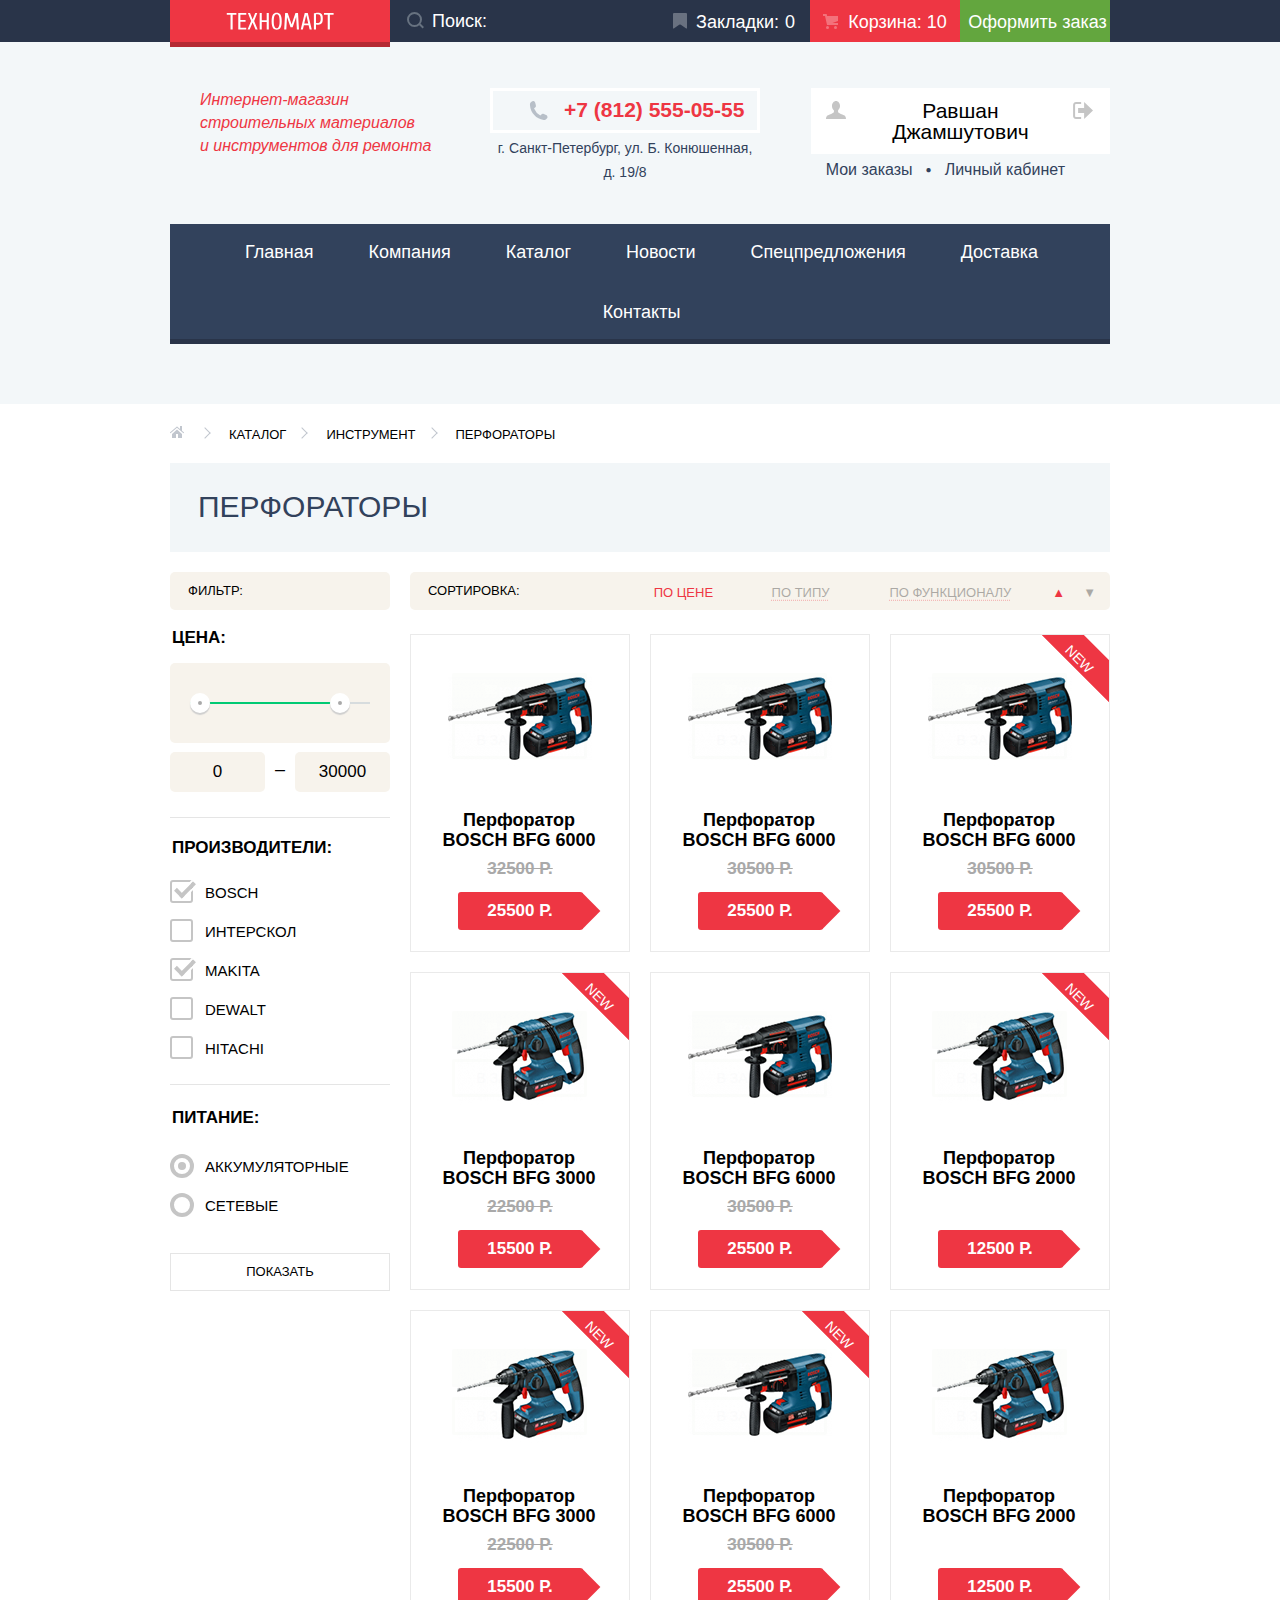
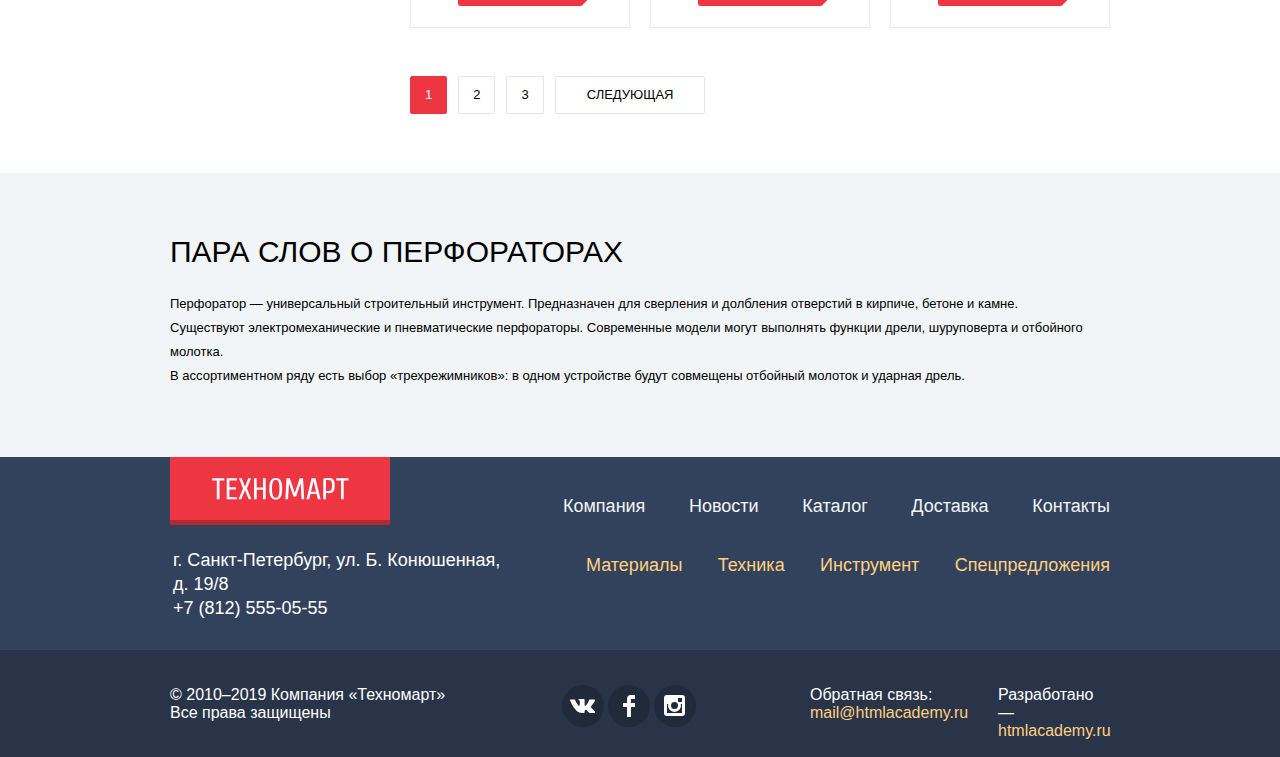
==== catalog.html @ 05f75983 "Исправления согласно критерию Д13" ====
<!DOCTYPE html>
<html class="page" lang="ru">
<head>
  <meta charset="UTF-8">
  <title>HTML Academy: Техномарт</title>
  <link href="css/normalize.css" rel="stylesheet">
  <link href="css/style.min.css" rel="stylesheet">
</head>
<body class="page-body">

<header class="page-header">
  <div class="header-bar">
    <div class="container">
      <div class="bar-navigation">
        <a class="header-logo logo-link" title="Главная" href="index.html"></a>
        <form class="search-form" action="https://echo.htmlacademy.ru" method="get">
          <label class="search-block" for="search-field"> 
            <input class="p-2 search-field" id="search-field" type="search" name="search-field" placeholder="Поиск:"><span class="search-icon"></span>
          </label> 
          <button class="search-button" type="submit" name="search-button"></button>
        </form>
        <a class="p-2 bookmark-link" href="">
          <svg width="14" height="16" fill="none" xmlns="http://www.w3.org/2000/svg"><path d="M14 15c0 .55-.37.74-.82.43l-5.36-3.77a1.54 1.54 0 00-1.64 0L.82 15.43c-.45.31-.82.12-.82-.43V1a1 1 0 011-1h12a1 1 0 011 1v14z" fill="#fff" opacity="0.3"/></svg>
          <span>Закладки: </span><span>0</span>
        </a>
        <a class="p-2 basket-link basket-link-active" href="">
          <svg width="15" height="15" fill="none" xmlns="http://www.w3.org/2000/svg"><path d="M4.5 15a1.5 1.5 0 100-3 1.5 1.5 0 000 3zM12.5 15a1.5 1.5 0 100-3 1.5 1.5 0 000 3zM15 2H4.07l-.42-2H0v2h2.03l1.99 9H15V9H9.44L15 6.95V2z" fill="#fff" opacity="0.3"/></svg>
          <span>Корзина: </span><span>10</span>
        </a>
        <a class="p-2 order-link" href=""><span>Оформить заказ</span></a>
      </div>
    </div>
  </div>
  <div class="header-navigation">
    <div class="container">
      <nav class="main-navigation">
        <div class="content-navigation">
          <p class="p-5 header-content">Интернет-магазин <br>строительных материалов <br>и&#160;инструментов для ремонта</p>
          <div class="header-contacts">
            <a class="h-4 header-phone" href="tel:+78125550555">+7 (812) 555-05-55</a>
            <address class="desc-txt header-address">г.&#160;Санкт-Петербург, ул.&#160;Б.&#160;Конюшенная, д.&#160;19/8</address>
          </div>
          <div class="user-navigation">
            <a class="p-6 login-link cut-down" href=""><svg width="20" height="17" fill="none" xmlns="http://www.w3.org/2000/svg"><path d="M14.17 8.5L5.7 0v6H0v5h5.71v6l8.46-8.5z" fill="#C5C5C5"/><path d="M16.18 15.01h-4.79V17h4.79c2.07 0 2.86-1.81 2.88-3.03V3.03C19.04 1.8 18.26 0 16.18 0h-4.79v1.99h4.79c.8 0 .94.68.96 1.06v10.9c-.02.38-.16 1.06-.96 1.06z" fill="#C5C5C5"/></svg>Войти</a>
            <a class="p-6 register-link cut-down" href="">Регистрация</a>
            <div class="p-6 user-name">
              <a class="user-link" title="Профайл" href=""><svg width="20" height="18" fill="none" xmlns="http://www.w3.org/2000/svg"><path d="M17.88 14.17c-2.14-.74-4.25-1.67-5.2-2.4-.66-.5-.78-1.61-.52-2.4a5.49 5.49 0 001.86-4.29C14.02 2.28 12.22 0 10 0 7.78 0 5.98 2.28 5.98 5.08c0 1.8.75 3.38 1.86 4.28.26.8.14 1.92-.51 2.42-.95.72-3.07 1.65-5.21 2.39C-.03 14.9 0 18 0 18h20s.02-3.1-2.12-3.83z" fill="#C5C5C5"/></svg></a>
              <a class="user-link" href="">Равшан Джамшутович</a>
              <a class="user-link" title="Выход" href=""><svg width="20" height="17" fill="none" xmlns="http://www.w3.org/2000/svg"><path d="M20 8.5L11.12 0v6h-6v5h6v6L20 8.5z" fill="#C5C5C5"/><path d="M2.1 13.95V3.05c.02-.38.18-1.06 1.02-1.06h5.02V0H3.12C.94 0 .12 1.81.09 3.03v10.94C.1 15.2.94 17 3.12 17h5.02v-1.99H3.12c-.84 0-1-.68-1.01-1.06z" fill="#C5C5C5"/></svg></a>
            </div>
            <a class="p-3 user-order" href="">Мои заказы</a><a class="user-marker">&#9679;</a>
            <a class="p-3 user-profile" href="">Личный кабинет</a>
          </div>
        </div>
        <ul class="site-navigation">
          <li><a class="p-2" href="index.html">Главная</a></li>
          <li><a class="p-2" href="">Компания</a></li>
          <li><a class="p-2 no-href">Каталог</a></li>
          <li><a class="p-2" href="">Новости</a></li>
          <li><a class="p-2" href="">Спецпредложения</a></li>
          <li><a class="p-2" href="">Доставка</a></li>
          <li><a class="p-2" href="">Контакты</a></li>
        </ul>
      </nav>
    </div>
  </div>
</header>

<main class="page-main">
  <div class="container">
    <h1 class="h-2 page-title">Перфораторы</h1>
    <ul class="breadcrumbs">
      <li class="breadcrumbs-item">
        <a class="h-5" href="index.html">
          <span class="visually-hidden">Главная</span>
          <span class="breadcrumbs-item-link"></span>
        </a>
      </li>
      <li class="breadcrumbs-item">
        <a class="h-5" href="">Каталог</a>
      </li>
      <li class="breadcrumbs-item">
        <a class="h-5" href="">Инструмент</a>
      </li>
      <li class="breadcrumbs-item breadcrumbs-item-current">
        <a class="h-5 no-href">Перфораторы</a>
      </li>
    </ul>
    <div class="filters">
      <section class="filter-products">
        <div class="filter-title">
          <h2 class="h-5">Фильтр:</h2>
        </div>
        <form class="filter-form" method="get" action="https://echo.htmlacademy.ru">
          <fieldset class="filter-item">
            <legend class="legend-txt">Цена:</legend>
            <div class="range-filter">
              <div class="range-controls">
                <div class="scale">
                  <div class="bar" style=""></div>
                </div>
                <div class="toggle toggle-min" tabindex="0" style=""></div>
                <div class="toggle toggle-max" tabindex="0" style=""></div>
              </div>
              <div class="price-controls">
                <label class="filter-txt min-price" for="min-price">
                  <input id="min-price" type="text" value="0">
                </label>
                <span class="filter-txt">&#8212;</span>
                <label class="filter-txt max-price" for="max-price">
                  <input id="max-price" type="text" value="30000">
                </label>
              </div>
            </div>
          </fieldset>
          <fieldset class="filter-item">
            <legend class="legend-txt">Производители:</legend>
            <ul>
              <li class="filter-option filter-checkbox">
                <input class="visually-hidden filter-input-checkbox filter-input" type="checkbox" name="bosh" id="bosh" checked>
                <label class="h-6" for="bosh">Bosch</label>
              </li>
              <li class="filter-option filter-checkbox">
                <input class="visually-hidden filter-input-checkbox filter-input" type="checkbox" name="interscol" id="interscol">
                <label class="h-6" for="interscol">Интерскол</label>
              </li>
              <li class="filter-option filter-checkbox">
                <input class="visually-hidden filter-input-checkbox filter-input" type="checkbox" name="makita" id="makita" checked>
                <label class="h-6" for="makita">Makita</label>
              </li>
              <li class="filter-option filter-checkbox">
                <input class="visually-hidden filter-input-checkbox filter-input" type="checkbox" name="dewalt" id="dewalt">
                <label class="h-6" for="dewalt">DeWalt</label>
              </li>
              <li class="filter-option filter-checkbox">
                <input class="visually-hidden filter-input-checkbox filter-input" type="checkbox" name="hitachi" id="hitachi">
                <label class="h-6" for="hitachi">Hitachi</label>
              </li>
            </ul>
          </fieldset>
          <fieldset class="filter-item filter-item-last">
            <legend class="legend-txt">Питание:</legend>
            <ul>
              <li class="filter-option filter-radio">
                <input class="visually-hidden filter-input-radio filter-input" type="radio" name="power-group" value="battery" id="battery" checked>
                <label class="h-6" for="battery">Аккумуляторные</label>
              </li>
              <li class="filter-option filter-radio">
                <input class="visually-hidden filter-input-radio filter-input" type="radio" name="power-group" value="mains" id="mains">
                <label class="h-6" for="mains">Сетевые</label>
              </li>
            </ul>
          </fieldset>
          <button type="submit" class="h-5 filter-button">Показать</button>
        </form>
      </section>
      <section class="select-products">
        <div class="filter-title filter-navigation">
          <h3 class="h-5">Сортировка:</h3>
          <ul>
            <li class="filter-navigation-price">
              <a class="h-5 filter-link filter-link-active" href="">По цене</a>
            </li>
            <li class="filter-navigation-type">
              <a class="h-5 filter-link" href="">По типу</a>
            </li>
            <li class="filter-navigation-function">
              <a class="h-5 filter-link" href="">По функционалу</a>
            </li>
            <li class="filter-navigation-rise">
              <a class="h-5 filter-link-triangle filter-link-active" href=""><span class="visually-hidden">По возрастанию</span>&#9650;</a>
            </li>
            <li class="filter-navigation-fall">
              <a class="h-5 filter-link-triangle" href=""><span class="visually-hidden">По убыванию</span>&#9660;</a>
            </li>
          </ul>
        </div>
        <ul class="product-list">
          <li class="product-item">
            <a class="product-link" href="">
              <h4 class="p-4 product-title">Перфоратор BOSCH BFG 6000</h4>
              <p class="product-picture picture-hidden">
                <img src="img/snippet-945.jpg" width="144" height="128" alt="Перфоратор «BOSCH BFG 6000» работает от аккумулятора">
              </p>
              <div class="product-prices">
                <p class="price-txt old-price">32500 р.</p>
                <p class="price-txt new-price">25500 р.</p>
              </div>
            </a>
            <a class="bttn-txt basket-button" href="buy.html">Купить</a>
            <a class="bttn-txt bookmark-button" href="save.html">В закладки</a>
          </li>
          <li class="product-item">
            <a class="product-link" href="">
              <h4 class="p-4 product-title">Перфоратор BOSCH BFG 6000</h4>
              <p class="product-picture picture-hidden">
                <img src="img/snippet-945.jpg" width="144" height="128" alt="Перфоратор «BOSCH BFG 6000» работает от аккумулятора">
              </p>
              <div class="product-prices">
                <p class="price-txt old-price">30500 р.</p>
                <p class="price-txt new-price">25500 р.</p>
              </div>
            </a>
            <a class="bttn-txt basket-button" href="buy.html">Купить</a>
            <a class="bttn-txt bookmark-button" href="save.html">В закладки</a>
          </li>
          <li class="product-item new-action">
            <a class="product-link" href="">
              <h4 class="p-4 product-title">Перфоратор BOSCH BFG 6000</h4>
              <p class="product-picture picture-hidden">
                <img src="img/snippet-945.jpg" width="144" height="128" alt="Перфоратор «BOSCH BFG 6000» работает от аккумулятора">
              </p>
              <div class="product-prices">
                <p class="price-txt old-price">30500 р.</p>
                <p class="price-txt new-price">25500 р.</p>
              </div>
            </a>
            <a class="bttn-txt basket-button" href="buy.html">Купить</a>
            <a class="bttn-txt bookmark-button" href="save.html">В закладки</a>
          </li>
          <li class="product-item new-action">
            <a class="product-link" href="">
              <h4 class="p-4 product-title">Перфоратор BOSCH BFG 3000</h4>
              <p class="product-picture picture-hidden">
                <img src="img/snippet-18927.jpg" width="127" height="112" alt="Перфоратор «BOSCH BFG 3000» работает от аккумулятора">
              </p>
              <div class="product-prices">
                <p class="price-txt old-price">22500 р.</p>
                <p class="price-txt new-price">15500 р.</p>
              </div>
            </a>
            <a class="bttn-txt basket-button" href="buy.html">Купить</a>
            <a class="bttn-txt bookmark-button" href="save.html">В закладки</a>
          </li>
          <li class="product-item">
            <a class="product-link" href="">
              <h4 class="p-4 product-title">Перфоратор BOSCH BFG 6000</h4>
              <p class="product-picture picture-hidden">
                <img src="img/snippet-945.jpg" width="144" height="128" alt="Перфоратор «BOSCH BFG 6000» работает от аккумулятора">
              </p>
              <div class="product-prices">
                <p class="price-txt old-price">30500 р.</p>
                <p class="price-txt new-price">25500 р.</p>
              </div>
            </a>
            <a class="bttn-txt basket-button" href="buy.html">Купить</a>
            <a class="bttn-txt bookmark-button" href="save.html">В закладки</a>
          </li>
          <li class="product-item new-action">
            <a class="product-link" href="">
              <h4 class="p-4 product-title">Перфоратор BOSCH BFG 2000</h4>
              <p class="product-picture picture-hidden">
                <img src="img/snippet-18927.jpg" width="127" height="112" alt="Перфоратор «BOSCH BFG 2000» работает от аккумулятора">
              </p>
              <div class="product-prices">
                <p class="price-txt old-price hidden-content">нет цены</p>
                <p class="price-txt new-price">12500 р.</p>
              </div>
            </a>
            <a class="bttn-txt basket-button" href="buy.html">Купить</a>
            <a class="bttn-txt bookmark-button" href="save.html">В закладки</a>
          </li>
          <li class="product-item new-action">
            <a class="product-link" href="">
              <h4 class="p-4 product-title">Перфоратор BOSCH BFG 3000</h4>
              <p class="product-picture picture-hidden">
                <img src="img/snippet-18927.jpg" width="127" height="112" alt="Перфоратор «BOSCH BFG 3000» работает от аккумулятора">
              </p>
              <div class="product-prices">
                <p class="price-txt old-price">22500 р.</p>
                <p class="price-txt new-price">15500 р.</p>
              </div>
            </a>
            <a class="bttn-txt basket-button" href="buy.html">Купить</a>
            <a class="bttn-txt bookmark-button" href="save.html">В закладки</a>
          </li>
          <li class="product-item new-action">
            <a class="product-link" href="">
              <h4 class="p-4 product-title">Перфоратор BOSCH BFG 6000</h4>
              <p class="product-picture picture-hidden">
                <img src="img/snippet-945.jpg" width="144" height="128" alt="Перфоратор «BOSCH BFG 6000» работает от аккумулятора">
              </p>
              <div class="product-prices">
                <p class="price-txt old-price">30500 р.</p>
                <p class="price-txt new-price">25500 р.</p>
              </div>
            </a>
            <a class="bttn-txt basket-button" href="buy.html">Купить</a>
            <a class="bttn-txt bookmark-button" href="save.html">В закладки</a>
          </li>
          <li class="product-item">
            <a class="product-link" href="">
              <h4 class="p-4 product-title">Перфоратор BOSCH BFG 2000</h4>
              <p class="product-picture picture-hidden">
                <img src="img/snippet-18927.jpg" width="127" height="112" alt="Перфоратор «BOSCH BFG 2000» работает от аккумулятора">
              </p>
              <div class="product-prices">
                <p class="price-txt old-price hidden-content">нет цены</p>
                <p class="price-txt new-price">12500 р.</p>
              </div>
            </a>
            <a class="bttn-txt basket-button" href="buy.html">Купить</a>
            <a class="bttn-txt bookmark-button" href="save.html">В закладки</a>
          </li>
        </ul>
        <ul class="pagination-list">
          <li class="pagination-item pagination-item-current"><a class="h-5 no-href">1</a></li>
          <li class="pagination-item"><a class="h-5" href="">2</a></li>
          <li class="pagination-item"><a class="h-5" href="">3</a></li>
          <li class="pagination-item"><a class="h-5" href="">Следующая</a></li>
        </ul>
      </section>
    </div>
  </div>
  <div class="main-articles">
    <div class="container">
      <article class="articles">
        <h2 class="h-2">Пара слов о&#160;перфораторах</h2>
        <p class="p-1">Перфоратор &#8212; универсальный строительный инструмент. Предназначен для сверления и&#160;долбления отверстий в&#160;кирпиче, бетоне и&#160;камне. <br>Существуют электромеханические и&#160;пневматические перфораторы. Современные модели могут выполнять функции дрели, шуруповерта и отбойного молотка. <br>В&#160;ассортиментном ряду есть выбор «трехрежимников»: в&#160;одном устройстве будут совмещены отбойный молоток и&#160;ударная дрель.</p>
      </article>
    </div>
  </div>
</main>

<footer class="page-footer">
  <div class="main-footer">
    <div class="top-footer">
      <div class="container">
        <div class="footer-company">
          <a class="footer-logo logo-link" title="Главная" href="index.html"></a>
          <p class="p-2 footer-contacts">г.&#160;Санкт-Петербург, ул.&#160;Б.&#160;Конюшенная, д.&#160;19/8 <br><a class="footer-phone" href="tel:+78125550555">+7 (812) 555-05-55</a></p>
        </div>
        <div class="footer-navigation">
          <ul class="top-navigation">
            <li><a class="p-2" href="">Компания</a></li>
            <li><a class="p-2" href="">Новости</a></li>
            <li><a class="p-2 no-href">Каталог</a></li>
            <li><a class="p-2" href="">Доставка</a></li>
            <li><a class="p-2" href="">Контакты</a></li>
          </ul>
          <ul class="bottom-navigation">
            <li><a class="p-2" href="">Материалы</a></li>
            <li><a class="p-2" href="">Техника</a></li>
            <li><a class="p-2" href="">Инструмент</a></li>
            <li><a class="p-2" href="">Спецпредложения</a></li>
          </ul>
        </div>
      </div>
    </div>
    <div class="bottom-footer">
      <div class="container">
        <p class="p-3 copyright">&#169; 2010–2019 Компания «Техномарт» <br>Все права защищены</p>
        <ul class="footer-social">
          <li class="social-button button-vk"><a class="social-link" href=""><span class="visually-hidden">Вконтакте</span></a></li>
          <li class="social-button button-fb"><a class="social-link" href=""><span class="visually-hidden">Фейсбук</span></a></li>
          <li class="social-button button-ig"><a class="social-link" href=""><span class="visually-hidden">Инстаграм</span></a></li>
        </ul>
        <p class="p-3 developer">Обратная связь: <br>
          <a href="mailto:mail@htmlacademy.ru">mail&#64;htmlacademy.ru</a>
        </p>
        <p class="p-3 developer">Разработано &#8212; <br>
          <a href="https://htmlacademy.ru/intensive/htmlcss">htmlacademy.ru</a>
        </p>
        <p class="p-3 developer visually-hidden">Репозиторий создан для обучения на профессиональном онлайн‑курсе «<a href="https://htmlacademy.ru/intensive/htmlcss">HTML и CSS, уровень 1</a>».</p>
      </div>
    </div>
  </div>
</footer>

<section class="modal modal-bookmark shadow">
  <div class="modal-bookmark-form">
    <div class="modal-bookmark-top">
      <h3 class="h-3">Товар добавлен в закладки!</h3>
    </div>
    <div class="modal-bookmark-bottom">
      <button class="bttn-txt modal-bookmark-button" type="button">Оформить заказ</button>
      <button class="bttn-txt modal-bookmark-button" type="button">Продолжить покупки</button>
    </div>
  </div>
  <button class="modal-close" type="button" aria-label="Закрыть"></button>
</section>

<section class="modal modal-feedback shadow">
  <h3 class="h-3 visually-hidden">Обратная связь</h3>
  <form class="modal-feedback-form" action="https://echo.htmlacademy.ru" method="post">
    <div class="modal-feedback-top">
      <label for="feedback-name">
        <span class="p-2 modal-feedback-wrapper">Ваше имя:</span>
        <input class="p-1 modal-feedback-field modal-feedback-name" id="feedback-name" type="text" name="name" placeholder="Имя Фамилия">
      </label>
      <label for="feedback-email">
        <span class="p-2 modal-feedback-wrapper">Ваш e-mail:</span>
        <input class="p-1 modal-feedback-field modal-feedback-email" id="feedback-email" type="email" name="email" placeholder="email@example.com">
      </label>
      <label for="feedback-message">
        <span class="p-2 modal-feedback-wrapper">Текст письма:</span>
        <textarea class="p-1 modal-feedback-textarea modal-feedback-message" id="feedback-message" name="message" rows="5" placeholder="В свободной форме"></textarea>
      </label>
    </div>
    <div class="modal-feedback-bottom">
      <button class="bttn-txt modal-feedback-button" type="submit">Отправить</button>
    </div>
  </form>
  <button class="modal-close" type="button" aria-label="Закрыть"></button>
</section>

<section class="modal modal-map shadow">
  <h3 class="h-3 visually-hidden">Как до нас добраться</h3>
  <iframe src="https://www.google.com/maps/embed?pb=!1m18!1m12!1m3!1d1998.589433000252!2d30.32081117129526!3d59.93895465210814!2m3!1f0!2f0!3f0!3m2!1i1024!2i768!4f13.1!3m3!1m2!1s0x4696310fca145cc1%3A0x42b32648d8238007!2z0JHQvtC70YzRiNCw0Y8g0JrQvtC90Y7RiNC10L3QvdCw0Y8g0YPQuy4sIDE5LzgsINCh0LDQvdC60YIt0J_QtdGC0LXRgNCx0YPRgNCzLCAxOTExODY!5e0!3m2!1sru!2sru!4v1602697998455!5m2!1sru!2sru" width="943" height="442" allowfullscreen="" title="Офис компании по адресу ул. Большая Конюшенная 19/8, Санкт-Петербург"></iframe>
  <button class="modal-close" type="button" aria-label="Закрыть"></button>
</section>

<section class="modal modal-basket shadow">
  <div class="modal-basket-form">
    <div class="modal-basket-top">
      <h3 class="h-3">Товар добавлен в корзину!</h3>
    </div>
    <div class="modal-basket-bottom">
      <button class="bttn-txt modal-basket-button" type="button">Оформить заказ</button>
      <button class="bttn-txt modal-basket-button" type="button">Продолжить покупки</button>
    </div>
  </div>
  <button class="modal-close" type="button" aria-label="Закрыть"></button>
</section>

<script src="js/script.min.js"></script>

</body>
</html>
---- css/style.min.css ----
@-webkit-keyframes bounce{0%{transform:translateY(-2000px)}70%{transform:translateY(30px)}90%{transform:translateY(-10px)}to{transform:translateY(0)}}@keyframes bounce{0%{transform:translateY(-2000px)}70%{transform:translateY(30px)}90%{transform:translateY(-10px)}to{transform:translateY(0)}}@-webkit-keyframes shake{0%,to{transform:translateX(0)}10%,30%,50%,70%,90%{transform:translateX(-10px)}20%,40%,60%,80%{transform:translateX(10px)}}@keyframes shake{0%,to{transform:translateX(0)}10%,30%,50%,70%,90%{transform:translateX(-10px)}20%,40%,60%,80%{transform:translateX(10px)}}@font-face{font-family:"PT Sans";font-style:normal;font-weight:400;src:local("PT Sans Regular"),local("ptsans"),url(../fonts/ptsans.woff2) format("woff2"),url(../fonts/ptsans.woff) format("woff")}@font-face{font-family:"PT Sans";font-style:normal;font-weight:700;src:local("PT Sans Bold"),local("ptsansbold"),url(../fonts/ptsansbold.woff2) format("woff2"),url(../fonts/ptsansbold.woff) format("woff")}@font-face{font-family:"Cuprum";font-style:normal;font-weight:400;src:local("Cuprum Regular"),local("cuprum"),url(../fonts/cuprum.woff2) format("woff2"),url(../fonts/cuprum.woff) format("woff")}@font-face{font-family:"Cuprum";font-style:italic;font-weight:400;src:local("Cuprum Italic"),local("cuprumitalic"),url(../fonts/cuprumitalic.woff2) format("woff2"),url(../fonts/cuprumitalic.woff) format("woff")}@font-face{font-family:"Cuprum";font-style:normal;font-weight:700;src:local("Cuprum Bold"),local("cuprumbold"),url(../fonts/cuprumbold.woff2) format("woff2"),url(../fonts/cuprumbold.woff) format("woff")}@font-face{font-family:"Cuprum";font-style:italic;font-weight:700;src:local("Cuprum Bold Italic"),local("cuprumbolditalic"),url(../fonts/cuprumbolditalic.woff2) format("woff2"),url(../fonts/cuprumbolditalic.woff) format("woff")}:root{--beige: #F9F5F0;--black: #000000;--cadet-blue-crayola: #C1C6CE;--cobalt-blue: #1D2739;--dark-slate-gray: #677280;--dark-yellow-green: #63A63E;--deep-carmine-pink: #EE3643;--deep-yellow-green: #367315;--gainsboro: #E5E5E5;--granny-s-apples: #8ED78F;--herbal: #5FBB2D;--jade: #00CA74;--light-gray: #B5B5B5;--light-plum: #DC91D8;--light-telegray: #CFCFCF;--marengo: #405069;--moderate-blue: #3D546F;--night-blue: #293449;--orient-red: #BA2732;--pale-orange-yellow: #FFD180;--pale-smoky-white: #EAEAEA;--pearl-white: #F7F3EC;--periwinkle-crayola-light: #F1F5F7;--periwinkle-crayola-lighter: #F3F7F9;--periwinkle-crayola-very-light: #F2F6F8;--persian-red: #CA2C37;--sapphire-dark-blue: #161D29;--sapphire-blue: #212A3A;--shiny-orange: #FFBF47;--silver: #C5C5C5;--smoky-white: #F4F4F4;--twitter: #3BBCE3;--rich-yellowish-green: #518534;--very-pale-blue: #D7DCDE;--violet-blue: #32425C;--wet-asphalt: #565656;--white: #FFFFFF;--white-aluminum: #A9A9A9;--white-rgb: 255, 255, 255;--black-rgb: 0, 0, 0;--silver-rgb: 197, 197, 197;--white-aluminum-rgb: 169, 169, 169}body{min-width:940px;margin:0;padding:0;font-weight:400;font-size:14px;line-height:24px;color:var(--black);background-color:var(--white)}a{text-decoration:none}img{max-width:100%;height:auto}.h-1,.h-2,.h-3,.h-4,body{font-family:"Cuprum","Arial Narrow",sans-serif;font-style:normal}.h-1{font-weight:700;font-size:36px;line-height:36px;text-transform:uppercase}.h-2,.h-3,.h-4{line-height:30px}.h-2{font-weight:400;font-size:30px;text-transform:uppercase}.h-3,.h-4{font-weight:700;font-size:24px}.h-4{font-size:21px}.h-5{font-size:13px;line-height:18px;text-transform:uppercase}.h-5,.h-6,.p-1,.p-2,.p-3,.p-4{font-family:"PT Sans","Arial",sans-serif;font-style:normal;font-weight:400}.h-6{font-size:15px;line-height:19px;text-transform:uppercase}.p-1,.p-2,.p-3,.p-4{font-size:13px;line-height:24px}.p-2,.p-3,.p-4{font-family:"Cuprum","Arial Narrow",sans-serif;font-size:18px}.p-3,.p-4{font-size:16px;line-height:18px}.p-4{font-family:"PT Sans","Arial",sans-serif;font-weight:700;font-size:18px;line-height:20px}.bttn-txt,.desc-txt,.p-5,.p-6{font-family:"Cuprum","Arial Narrow",sans-serif;font-weight:400}.p-5{font-style:italic;font-size:16px;line-height:23px}.bttn-txt,.desc-txt,.p-6{font-style:normal}.p-6{font-size:21px;line-height:21px}.bttn-txt,.desc-txt{font-size:14px}.bttn-txt{line-height:18px;text-transform:uppercase}.desc-txt{line-height:24px}.filter-txt,.legend-txt,.price-txt{font-family:"PT Sans","Arial",sans-serif;font-style:normal;font-weight:700;font-size:17px;line-height:18px;text-transform:uppercase}.legend-txt{line-height:30px}.shadow{background:inherit;background-blend-mode:normal;-webkit-filter:drop-shadow(0 4px 20px rgba(var(--black-rgb).15));filter:drop-shadow(0 4px 20px rgba(var(--black-rgb).15))}.page{height:100%}.page-body{min-height:100%}.container{width:940px;margin:0 auto;padding:0}.page-header{display:grid;margin-bottom:59px}.header-bar{height:42px;position:relative;background:var(--night-blue)}.bar-navigation{display:grid}.header-logo{grid-column:1/2;grid-row:1/2;width:220px;height:47px;background-image:url(../img/logo-technomart-24.svg);background-position:56px 12px;background-repeat:no-repeat}.logo-link{background-color:var(--deep-carmine-pink);box-shadow:inset 0 -5px 0 rgba(var(--black-rgb),.24)}.logo-link:active:not(.no-href){background-color:var(--orient-red)}.search-form{grid-column:2/3;grid-row:1/2}.search-block{width:270px;height:42px;display:flex}.search-field{width:100%;height:100%;margin:0;padding:0 0 0 42px;outline:0;border:0;color:var(--white);background:inherit}.search-field::-webkit-input-placeholder{color:inherit;background:inherit}.search-field::-moz-placeholder{color:inherit;background:inherit}.search-field::placeholder{color:inherit;background:inherit}.search-button{position:absolute;top:0;width:37px;height:42px;border:0;background:inherit;cursor:pointer}.search-icon{position:relative;background:inherit;order:-1}.search-icon::before{content:"";position:absolute;top:12px;left:17px;width:15px;height:15px;border:2px solid var(--dark-slate-gray);border-radius:50%;box-sizing:border-box}.search-icon::after{content:"";position:absolute;top:25px;left:29px;width:5px;height:2px;background-color:var(--dark-slate-gray);transform:rotate(45deg)}.search-field:hover+.search-icon::before{border:2px solid var(--white)}.search-field:hover+.search-icon::after{background-color:var(--white)}.search-field:focus{color:var(--black)}.search-field:focus,.search-field:focus+.search-icon{background:var(--white)}.search-field:focus+.search-icon::before{border:2px solid var(--deep-carmine-pink)}.search-field:focus+.search-icon::after{background-color:var(--deep-carmine-pink)}.bookmark-link{grid-column:3/4;grid-row:1/2}.basket-link,.order-link{grid-column:4/5;grid-row:1/2}.order-link{grid-column:5/6}.basket-link,.bookmark-link,.order-link{width:150px;height:42px;text-align:center;color:var(--white)}.order-link{background:var(--dark-yellow-green)}.basket-link span,.bookmark-link span,.order-link span{display:inline-block;vertical-align:middle}.basket-link span,.order-link span{padding:10px 0 8px 5px}.bookmark-link span{padding:10px 2px 8px 4px}.basket-link svg,.bookmark-link svg{padding:10px 0;vertical-align:middle}.basket-link:active,.bookmark-link:active,.order-link:active{background:var(--sapphire-dark-blue)}.order-link:focus,.order-link:hover{background:var(--herbal)}.order-link:active{color:rgba(var(--white-rgb),.5);background:var(--dark-yellow-green)}.basket-link:focus svg path,.basket-link:hover svg path,.bookmark-link:focus svg path,.bookmark-link:hover svg path{opacity:1}.basket-link:active svg path,.bookmark-link:active svg path{opacity:.3}.basket-link-active,.bookmark-link-active{background:var(--deep-carmine-pink)}.header-contacts .header-phone,.header-navigation{background:var(--periwinkle-crayola-lighter)}.main-navigation{padding-top:46px;margin-bottom:60px}.content-navigation{margin-bottom:40px;display:grid;grid-template-columns:1fr 1fr 1fr;gap:20px}.header-content{margin:0;padding-top:0;padding-left:30px;color:var(--deep-carmine-pink)}.header-contacts{padding-right:30px}.header-contacts .header-phone{width:270px;height:45px;padding-top:4px;padding-left:71px;display:block;border:3px solid var(--white);box-sizing:border-box;background-image:url(../img/icon-phone.svg);background-position:36px 10px;background-repeat:no-repeat}.header-phone{margin-bottom:3px;color:var(--deep-carmine-pink)}.header-address{text-align:center;color:var(--violet-blue)}.user-navigation{display:flex;flex-wrap:wrap;align-items:flex-start;align-content:flex-start;justify-content:flex-end}.login-link{width:121px;margin-right:10px;padding:12px 0;color:var(--black)}.login-link svg{padding-top:1px;vertical-align:top;margin-right:7px}.login-link,.register-link,.user-name{text-align:center;background:var(--white)}.register-link{width:150px;padding:12px 0;color:var(--black)}.user-name{position:relative;width:209px;padding:12px 45px}.user-link:nth-child(1) svg{position:absolute;top:13px;left:15px;background-position:0 0}.user-link:nth-child(2){color:var(--black)}.user-link:nth-child(3) svg{position:absolute;top:14px;right:17px;background-position:0 0}.user-marker,.user-order,.user-profile{margin-top:7px}.user-order,.user-profile{color:var(--violet-blue)}.user-profile{margin-right:45px}.user-marker{padding:0 13px;color:var(--violet-blue);font-size:10px;line-height:18px;cursor:pointer}.login-link:focus,.login-link:hover,.register-link:focus,.register-link:hover,.user-link:focus,.user-link:hover,.user-marker:focus,.user-marker:hover,.user-order:focus,.user-order:hover,.user-profile:focus,.user-profile:hover{color:var(--deep-carmine-pink)}.login-link:active,.register-link:active,.user-link:active,.user-marker:active,.user-order:active,.user-profile:active{color:var(--silver)}.login-link:focus svg path,.login-link:hover svg path,.user-link:focus svg path,.user-link:hover svg path{fill:var(--moderate-blue)}.login-link:active svg path,.user-link:active svg path{fill:var(--silver)}.site-navigation{margin:0;padding:0;list-style:none;text-align:center;background:var(--violet-blue);box-shadow:inset 0 -5px 0 var(--night-blue)}.site-navigation li{height:60px;display:inline-block;vertical-align:top}.site-navigation a{padding:16px 24px 20px 27px;display:block;color:var(--white)}.site-navigation a:focus:not(.no-href),.site-navigation a:hover:not(.no-href){background:var(--night-blue)}.site-navigation a:active:not(.no-href){opacity:.5;background:var(--cobalt-blue)}.breadcrumbs{position:absolute;margin-top:-150px;padding:0;list-style:none;display:flex;flex-wrap:wrap;justify-content:flex-start}.breadcrumbs-item{position:relative;margin-right:40px}.breadcrumbs-item-link{width:19px;height:19px;display:block;background-image:url(../img/icon-home.svg);background-position:0 4px;background-repeat:no-repeat}.breadcrumbs-item:last-child{margin-right:0}.breadcrumbs-item::after{content:"";position:absolute;top:7px;right:-20px;width:8px;height:8px;border-top:1px solid var(--cadet-blue-crayola);border-right:1px solid var(--cadet-blue-crayola);box-sizing:border-box;background-color:rgb(var(--white-rgb),0);transform:rotate(45deg)}.breadcrumbs-item-current::after{display:none}.breadcrumbs-item-current a,.filter-title h2,.filter-title h3{color:var(--black)}.breadcrumbs-item a:not(.no-href){color:var(--black)}.breadcrumbs-item a:focus:not(.no-href),.breadcrumbs-item a:hover:not(.no-href){text-decoration:underline}.page-title{padding:29px 14px 30px 28px;color:var(--violet-blue);background:var(--periwinkle-crayola-very-light)}.filters{display:flex;flex-wrap:wrap;flex-direction:row;align-items:flex-start;justify-content:space-between}.filter-products{width:220px}.select-products{width:700px;margin-bottom:59px}.select-products .product-item:nth-child(3n){margin-bottom:20px}.select-products .product-list{margin-bottom:28px}.filter-title{width:auto;height:38px;padding-left:18px;padding-right:14px;border-radius:5px;color:var(--black);background:var(--pearl-white);display:flex;align-items:center;justify-content:space-between}.filter-title:not(.filter-navigation){margin-bottom:13px}.filter-form,.filter-item label{padding:0;margin:0}.filter-navigation,.service-slider p{margin-bottom:24px}.filter-navigation ul{width:auto;padding:0;margin:0;list-style:none}.filter-navigation li{margin-left:14px;display:inline-block;vertical-align:middle}.filter-navigation li:first-child{margin-left:0}.filter-navigation-price,.filter-navigation-type{width:100px}.filter-navigation-function{width:145px}.filter-navigation-fall,.filter-navigation-rise{width:auto}.filter-navigation-fall a,.filter-navigation-rise a{padding-right:0}.filter-link,.filter-link-triangle{opacity:.3;color:var(--black)}.filter-link:not(.filter-link-active){text-decoration:underline;-webkit-text-decoration-style:dotted;text-decoration-style:dotted;text-underline-position:under;-webkit-text-decoration-color:var(--deep-carmine-pink);text-decoration-color:var(--deep-carmine-pink)}.filter-link:focus:not(.filter-link-active),.filter-link:hover:not(.filter-link-active){opacity:1;color:var(--black);-webkit-text-decoration-style:solid;text-decoration-style:solid;-webkit-text-decoration-color:var(--deep-carmine-pink);text-decoration-color:var(--deep-carmine-pink)}.filter-link-triangle:focus:not(.filter-link-active),.filter-link-triangle:hover:not(.filter-link-active){opacity:1;color:var(--black)}.filter-link-active{opacity:1;color:var(--deep-carmine-pink);text-decoration:none;cursor:default}.filter-item{padding:0;margin:0;border:0}.filter-item:nth-child(1) legend{padding-top:0;padding-bottom:10px}.filter-item:nth-child(1){padding-bottom:25px;margin-bottom:15px}.filter-item:nth-child(2) legend{padding-bottom:20px}.filter-item:nth-child(2){padding-bottom:6px;margin-bottom:18px}.filter-item:nth-child(3) legend{padding-bottom:24px}.filter-item:nth-child(3){margin-bottom:18px}.filter-item:not(.filter-item-last){border-bottom:1px solid var(--gainsboro)}.range-controls{position:relative;height:41px;margin-bottom:9px;padding-top:39px;padding-right:20px;padding-left:20px;background-color:var(--pearl-white);border-radius:5px}.range-controls .scale{width:180px;height:2px;background:var(--very-pale-blue)}.range-controls .bar{width:152px;height:2px;background:var(--jade)}.range-controls .toggle{position:absolute;top:30px;left:0;width:4px;height:4px;border:8px solid var(--white);background-color:var(--white-aluminum);border-radius:50%;box-shadow:0 2px 1px 0 var(--light-telegray);cursor:pointer}.range-controls .toggle-min{left:20px}.range-controls .toggle-max{left:160px}.price-controls{display:flex;justify-content:space-between}.price-controls span{padding:10px 0;font-size:10px}.price-controls input{width:75px;padding:10px;text-align:center;color:var(--black);border:0;border-radius:5px;background:var(--pearl-white);font-family:inherit;font-size:inherit}.filter-item ul{padding:0;margin:0;list-style:none}.filter-option{padding-bottom:20px;padding-left:35px}.filter-option label{position:relative;display:block;cursor:pointer;-webkit-user-select:none;-moz-user-select:none;user-select:none}.range-filter{width:220px;margin-top:0}.filter-input-checkbox+label::before{content:"";position:absolute;left:-35px;top:-3px;width:23px;height:23px;border:2px solid var(--silver);border-radius:3px;box-sizing:border-box}.filter-input-checkbox:checked+label::after{content:"";position:absolute;top:-1px;left:-30px;width:20px;height:11px;border-left:4px solid var(--silver);border-bottom:4px solid var(--silver);box-sizing:border-box;box-shadow:0 2px 0 var(--white),inset 0 -2px 0 var(--white);background:rgb(var(--white-rgb),.01);transform:rotate(-45deg)}.filter-input-radio+label::before{content:"";position:absolute;left:-35px;top:-3px;width:24px;height:24px;border:4px solid var(--silver);border-radius:50%;box-sizing:border-box}.filter-input-radio:checked+label::after{content:"";position:absolute;top:5px;left:-27px;width:8px;height:8px;background-color:var(--silver);border-radius:50%}.filter-button{width:100%;height:38px;color:var(--black);border:1px solid var(--gainsboro);box-sizing:border-box;background:var(--white);cursor:pointer}.filter-input-checkbox:focus+label::before,.filter-input-checkbox:hover+label::before{border:2px solid var(--light-gray)}.filter-input-checkbox:checked:focus+label::after,.filter-input-checkbox:checked:hover+label::after{border-left:4px solid var(--light-gray);border-bottom:4px solid var(--light-gray)}.filter-input-radio:focus+label::before,.filter-input-radio:hover+label::before{border:4px solid var(--light-gray)}.filter-input-radio:checked:focus+label::after,.filter-input-radio:checked:hover+label::after{background-color:var(--light-gray)}.filter-input-checkbox:disabled+label,.filter-input-radio:disabled+label{color:var(--black);mix-blend-mode:normal;opacity:.4;cursor:default}.features{margin-bottom:59px}.feature-gallery{margin:0;padding:0;list-style:none;display:grid;grid-template-columns:1fr 1fr 1fr;gap:20px;align-content:start}.feature-item{width:300px;height:123px;display:flex;flex-direction:column}.feature-item:nth-child(1){grid-column:1/2;grid-row:1/2;background:var(--shiny-orange);background-image:url(../img/icon-1.svg);background-position:213px 31px;background-repeat:no-repeat}.feature-item:nth-child(2){grid-column:2/3;grid-row:1/2;background:var(--twitter);background-image:url(../img/icon-2.svg);background-position:194px 34px;background-repeat:no-repeat}.feature-item:nth-child(3){grid-column:3/4;grid-row:1/2;background:var(--light-plum);background-image:url(../img/icon-3.svg);background-position:191px 31px;background-repeat:no-repeat}.feature-item:nth-child(4){grid-column:3/4;grid-row:2/3;background:var(--granny-s-apples);background-image:url(../img/icon-4.svg);background-position:196px 26px;background-repeat:no-repeat}.feature-item:nth-child(5){grid-column:3/4;grid-row:3/4;background:var(--pale-orange-yellow);background-image:url(../img/icon-5.svg);background-position:191px 32px;background-repeat:no-repeat}.feature-link,.feature-title{display:flex;color:var(--white)}.feature-title{margin:20px 23px 14px}.feature-link{width:135px;height:38px;margin-left:23px;align-items:center;justify-content:center;background:rgba(var(--white-rgb),.3)}.feature-link:focus,.feature-link:hover{background:rgba(var(--silver-rgb),.3);background-blend-mode:normal}.feature-link:active{background:rgba(var(--white-aluminum-rgb),.3)}.gallery-sliders{width:620px;height:266px;margin:0;padding:0;grid-column:1/3;grid-row:2/4;background:var(--silver)}.gallery-drill{background-image:url(../img/snippet-drill.jpg)}.gallery-perforator{background-image:url(../img/snippet-perforator.jpg)}.gallery-slider{display:none;width:620px;height:104px;margin:0 0 20px;padding:0;background:rgb(var(--black-rgb),.25)}.gallery-slider-active{display:block}.gallery-text,.gallery-title{margin:0;padding:23px 20px 5px 24px;color:var(--white)}.gallery-text{padding:0 20px 0 24px}.gallery-slider-button{margin:0 20px 38px 24px;display:flex;justify-content:space-between}.gallery-button{width:22px;height:40px;border:0;background:rgb(var(--white-rgb),0);cursor:pointer}.gallery-button-back,.gallery-button-next{position:relative}.gallery-button-next{transform:rotate(-180deg)}.gallery-button-back::after,.gallery-button-next::after{content:"";position:absolute;bottom:6px;left:6px;width:28px;height:28px;border-bottom:3px solid var(--white);border-left:3px solid var(--white);box-sizing:border-box;background-color:rgb(var(--white-rgb),0);background-position:0 0;transform:rotate(45deg)}.gallery-slider-bottom{height:38px;display:grid;grid-template-columns:216px 1fr;align-items:flex-end}.catalog-link{margin-left:24px}.gallery-radio-group{width:188px;height:30px;display:flex;flex-wrap:nowrap;flex-direction:row;align-items:center;justify-content:center}.gallery-radio-button{width:10px;height:10px;display:block;margin:5px;border:2px solid var(--white);border-radius:50%;box-sizing:border-box;background:var(--white)}.gallery-radio-active{background:var(--deep-carmine-pink)}.gallery-radio-button:not(.gallery-radio-active){cursor:pointer}.gallery-radio-button:focus:not(.gallery-radio-active),.gallery-radio-button:hover:not(.gallery-radio-active){background:rgb(var(--white-rgb),0)}.gallery-button:hover{outline:0}.button{width:192px;padding:10px 0;display:block;text-align:center;color:var(--white);background:var(--deep-carmine-pink)}.button:focus,.button:hover{background:var(--persian-red)}.button:active{background:var(--orient-red)}.populars{height:89px;margin-bottom:20px;padding-left:28px;padding-right:14px;display:flex;flex-direction:row;align-items:center;justify-content:space-between;background:var(--beige)}.popular-title{color:var(--violet-blue);background:inherit}.popular-products{margin-bottom:50px}.product-list{margin:0;padding:0;list-style:none;display:flex;flex-wrap:wrap;align-content:flex-start;justify-content:space-between}.popular-products .product-item:nth-child(4n){margin-bottom:20px}.product-item{position:relative;width:220px;height:318px;margin:0;padding:0;background:var(--white);border:1px solid var(--pale-smoky-white);box-sizing:border-box}.product-link{width:100%;height:100%;margin:0;padding:0;display:flex;flex-direction:column;align-items:center;justify-content:space-between}.product-title{margin:0 20px 0 18px;padding:0;text-align:center;color:var(--black)}.product-picture{order:-1;margin:auto 0;padding:0}.product-picture img{max-width:184px;max-height:164px}.product-prices{height:80px;margin:0 18px;padding-bottom:21px;display:flex;flex-direction:column;align-items:center;justify-content:space-between}.old-price{margin:0;padding-top:10px;-webkit-text-decoration-line:line-through;text-decoration-line:line-through;color:var(--white-aluminum)}.new-price{position:relative;width:125px;margin:0 auto;padding:10px 0;text-align:center;border-radius:3px;color:var(--white);background:var(--deep-carmine-pink)}.basket-button::before,.new-price::after{content:"";position:absolute;background-position:0 0}.new-price::after{width:26px;height:26px;top:6px;right:-12px;background-color:var(--deep-carmine-pink);transform:rotate(45deg)}.basket-button,.bookmark-button{position:absolute;left:41px;text-align:center;border-radius:2px;opacity:.01}.basket-button{min-width:120px;padding:10px 0 10px 15px;top:38px;color:var(--white);background:var(--dark-yellow-green);box-shadow:inset 0 -3px 0 var(--deep-yellow-green)}.bookmark-button{min-width:135px;padding:7px;top:86px;color:var(--violet-blue);border:3px solid var(--dark-yellow-green);box-sizing:border-box;visibility:visible}.basket-button::before{width:15px;height:15px;left:30px;opacity:.3;background-image:url(../img/icon-cart.svg);background-repeat:no-repeat;background-size:cover}.brand-list li:focus,.brand-list li:hover,.product-item:focus,.product-item:hover{background-blend-mode:normal;-webkit-filter:drop-shadow(0 4px 20px rgba(var(--black-rgb),.15));filter:drop-shadow(0 4px 20px rgba(var(--black-rgb),.15))}.product-item:focus .product-picture,.product-item:hover .product-picture{opacity:.01}.product-item:focus .basket-button,.product-item:focus .bookmark-button,.product-item:hover .basket-button,.product-item:hover .bookmark-button{opacity:1}.basket-button:focus,.basket-button:hover{background:var(--herbal)}.bookmark-button:focus,.bookmark-button:hover{border:3px solid var(--violet-blue)}.basket-button:active{background:var(--rich-yellowish-green)}.bookmark-button:active,.brand-list li:active{opacity:.5}.new-action{position:relative}.new-action::after,.new-action::before{position:absolute;background-position:0 0}.new-action::before{content:"";width:68px;height:68px;top:0;right:0;background-image:linear-gradient(to right top,rgba(var(--white-rgb),0) 50%,var(--deep-carmine-pink) 51%,var(--deep-carmine-pink) 81%,rgba(var(--white-rgb),0) 82%)}.new-action::after{content:"new";top:15px;right:13px;text-align:center;text-transform:uppercase;font-family:"Cuprum","Arial Narrow",sans-serif;font-style:normal;font-weight:400;font-size:14px;line-height:18px;color:var(--white);transform:rotate(45deg)}.pagination-list{display:flex;flex-wrap:wrap;padding:0;margin:0;list-style:none}.pagination-item{margin-right:11px}.pagination-item:last-child{margin-right:0}.pagination-item a{display:block;padding:9px 14px;background:var(--white);border:1px solid var(--gainsboro);box-sizing:border-box;border-radius:2px}.pagination-item:last-child a{padding:9px 31px}.pagination-list a:not(.no-href){color:var(--black)}.pagination-item a:focus:not(.no-href),.pagination-item a:hover:not(.no-href){border:1px solid var(--silver)}.pagination-item a:active:not(.no-href){border:1px solid var(--deep-carmine-pink)}.pagination-item-current a,.pagination-item-current a:active,.pagination-item-current a:focus,.pagination-item-current a:hover{color:var(--white);border:1px solid var(--deep-carmine-pink);background-color:var(--deep-carmine-pink)}.popular-brands{margin-bottom:70px}.brand-list{margin:0;padding:0;list-style:none;display:grid;grid-template-columns:1fr 1fr 1fr 1fr;gap:20px}.brand-list li{width:220px;height:145px;background:var(--white);border:1px solid var(--pale-smoky-white);box-sizing:border-box}.brand-list a{width:100%;height:100%;display:flex;flex-wrap:wrap;align-items:center;justify-content:center}.main-services{background:var(--periwinkle-crayola-light)}.main-services .container{display:grid;grid-template-columns:1fr 2fr;gap:10px}.services{margin-top:42px;grid-column:1/3;grid-row:1/2}.service-aside{width:240px;min-height:279px;grid-column:1/2;grid-row:2/3;padding-top:48px;position:relative}.service-aside::before{content:"";position:absolute;width:10px;height:279px;top:0;right:0;background-blend-mode:normal;background-image:url(../img/aside-border.png);background-position:0 0;background-repeat:no-repeat;z-index:1}.service-list{margin:0;padding:0;list-style:none}.service-item{width:240px;height:61px;color:var(--white);background:var(--violet-blue);background-blend-mode:normal;box-shadow:inset 0 1px 0 var(--marengo);-webkit-filter:drop-shadow(0 1px 0 var(--night-blue));filter:drop-shadow(0 1px 0 var(--night-blue))}.service-item-active{color:var(--violet-blue);background:var(--white);background-blend-mode:normal;box-shadow:0 1px 0 var(--white);-webkit-filter:drop-shadow(0 1px 0 var(--white));filter:drop-shadow(0 1px 0 var(--white))}.service-item label{margin:auto 0;padding:13px 22px;display:block;cursor:pointer}.service-item:focus:not(.service-item-active),.service-item:hover:not(.service-item-active){background:var(--night-blue)}.service-sliders{padding-top:5px;grid-column:2/3;grid-row:2/3}.service-slider{width:619px;height:286px;margin:0;padding:0;display:none}.modal-basket-top h3,.modal-bookmark-top h3,.service-delivery,.service-discount,.service-guarantee{position:relative}.service-delivery::after,.service-discount::after,.service-guarantee::after{content:"";position:absolute;width:468px;height:261px;bottom:4px;right:1px;background-image:url(../img/snippet-delivery.png);background-repeat:no-repeat;background-position:0 0}.service-discount::after,.service-guarantee::after{width:389px;height:283px;right:-10px;background-image:url(../img/snippet-guarantee.png)}.service-discount::after{width:465px;height:285px;bottom:2px;background-image:url(../img/snippet-discount.png)}.service-slider-active{display:block}.service-title{margin-bottom:30px;color:var(--violet-blue)}.main-bottom{padding-bottom:70px}.main-bottom .container{display:grid;grid-template-columns:2fr 1fr;-moz-column-gap:40px;column-gap:40px}.company{padding-top:46px}.company-content{margin-bottom:26px}.company-service p{margin-bottom:2px}.partner-list{margin-bottom:7px;display:flex;flex-wrap:wrap;flex-direction:column}.partner-link{margin-left:37px;margin-bottom:12px;position:relative;color:var(--black)}.partner-link::after{content:"";position:absolute;top:12px;left:-37px;width:25px;height:2px;background-color:var(--deep-carmine-pink)}.company .button{width:220px}.contacts{padding-top:46px}.contacts-content{margin-bottom:32px}.contacts-map{width:300px;height:158px;padding:0;margin-bottom:25px}.contacts .button{width:100%}.main-articles{display:grid;background:var(--periwinkle-crayola-light)}.articles{margin-top:64px;padding-bottom:56px}.main-footer{display:grid;grid-template-rows:193px 107px}.top-footer{background:var(--violet-blue)}.top-footer .container{display:grid;grid-template-columns:389px 1fr;-moz-column-gap:4px;column-gap:4px}.footer-company{display:flex;flex-wrap:wrap;color:var(--white)}.footer-phone{color:inherit}.footer-logo{width:220px;height:68px;margin-bottom:5px;background-image:url(../img/logo-technomart-30.svg);background-position:41px 20px;background-repeat:no-repeat}.footer-contacts{margin-left:3px}.footer-navigation{margin-top:37px}.top-navigation{margin:0;padding:0;list-style:none;display:flex;flex-wrap:wrap;flex-direction:row;justify-content:space-between}.top-navigation a{color:var(--periwinkle-crayola-light)}.top-navigation a:focus:not(.no-href),.top-navigation a:hover:not(.no-href){-webkit-text-decoration-line:underline;text-decoration-line:underline}.top-navigation a:active:not(.no-href){-webkit-text-decoration-line:none;text-decoration-line:none;opacity:.5}.bottom-navigation{margin:34px 0 0 23px;padding:0;list-style:none;display:flex;flex-wrap:wrap;flex-direction:row;justify-content:space-between}.bottom-navigation a,.developer a{color:var(--pale-orange-yellow)}.bottom-navigation a:focus:not(.no-href),.bottom-navigation a:hover:not(.no-href){-webkit-text-decoration-line:underline;text-decoration-line:underline}.bottom-navigation a:active:not(.no-href){opacity:.5;-webkit-text-decoration-line:none;text-decoration-line:none}.bottom-footer{background:var(--night-blue)}.bottom-footer .container{padding-top:20px;display:grid;grid-template-columns:389px 251px 188px 1fr 1px}.copyright{color:var(--white)}.footer-social{width:140px;margin:0;padding:0;list-style:none;text-align:center}.social-button{width:42px;height:42px;margin-top:15px;display:inline-block;vertical-align:top;border:2px solid inherit;border-radius:50%;box-sizing:border-box;background-color:var(--sapphire-blue);background-position:center center;background-repeat:no-repeat}.button-vk{background-image:url(../img/icon-vk.svg)}.button-fb{background-image:url(../img/icon-fb.svg)}.button-ig{background-image:url(../img/icon-insta.svg)}.social-link{width:100%;height:100%;display:block;color:var(--white)}.social-button:active,.social-button:focus,.social-button:hover{background-color:var(--deep-carmine-pink)}.developer{color:var(--white)}.developer a:focus,.developer a:hover{-webkit-text-decoration-line:underline;text-decoration-line:underline}.developer a:active{color:var(--deep-carmine-pink);-webkit-text-decoration-line:none;text-decoration-line:none}.hidden-content{visibility:hidden}.visually-hidden{position:absolute;width:1px;height:1px;margin:-1px;border:0;padding:0;white-space:nowrap;-webkit-clip-path:inset(100%);clip-path:inset(100%);clip:rect(0 0 0 0);overflow:hidden}.cut-down,.modal{display:none}.modal{position:fixed;top:0;right:0;bottom:0;left:0;margin:auto;border-top:7px solid var(--deep-carmine-pink);box-shadow:0 0 14.7px rgba(47,42,43,.5)}.modal-close,.modal-map{background-repeat:no-repeat}.modal-close{position:absolute;width:21px;height:21px;top:10px;right:10px;border:0;background:rgba(var(--white-rgb),0);background-position:top right;background-size:cover;cursor:pointer}.modal-close::after,.modal-close::before{content:"";position:absolute;top:8px;left:-4px;width:28px;height:5px;background-color:var(--deep-carmine-pink);transform:rotate(45deg)}.modal-close::after{transform:rotate(-45deg)}.modal-map{width:943px;height:442px;color:var(--wet-asphalt);background:var(--wet-asphalt);background-image:url(../img/popup-map.jpg);background-position:center center}.modal-map iframe{border:0}.modal-map-show{display:block;-webkit-animation:bounce .6s;animation:bounce .6s}.modal-feedback{width:620px;height:423px}.modal-feedback-show{display:block;-webkit-animation:bounce .6s;animation:bounce .6s}.modal-feedback-error{-webkit-animation:shake .6s;animation:shake .6s}.modal-feedback-form{display:grid;grid-template-rows:311px 112px;background:var(--white)}.modal-feedback-top{margin:40px 80px;width:460px;display:flex;flex-wrap:wrap;align-items:flex-start;align-content:start;justify-content:space-between;background:var(--white)}.modal-feedback-wrapper{display:block;margin-bottom:11px;color:var(--black)}.modal-feedback-field,.modal-feedback-textarea{padding:7px 12px;color:var(--greydark);background:var(--white);border:2px solid var(--silver);box-sizing:border-box;border-radius:2px}.modal-feedback-field{width:220px;height:38px;margin-bottom:13px}.modal-feedback-textarea{width:460px;height:114px}.modal-feedback-bottom{display:flex;flex-wrap:wrap;align-items:center;justify-content:center;background:var(--pale-smoky-white)}.modal-feedback-button{width:460px;height:38px;text-align:center;text-transform:uppercase;border:0;color:var(--white);background:var(--deep-carmine-pink);cursor:pointer}.modal-basket,.modal-bookmark{width:620px;height:275px}.modal-basket-show,.modal-bookmark-show{display:block;-webkit-animation:bounce .6s;animation:bounce .6s}.modal-basket-form,.modal-bookmark-form{display:grid;grid-template-rows:163px 112px;background:var(--white)}.modal-basket-bottom,.modal-basket-top,.modal-bookmark-bottom,.modal-bookmark-top{display:flex;flex-wrap:wrap;align-items:center;justify-content:center}.modal-basket-top h3::before,.modal-bookmark-top h3::before{content:"";position:absolute;top:-19px;left:-95px;width:66px;height:66px;border-radius:50%;box-sizing:border-box;background-position:0 0;background:var(--dark-yellow-green)}.modal-basket-top h3::after,.modal-bookmark-top h3::after{content:"";position:absolute;top:2px;left:-78px;width:35px;height:20px;border-left:7px solid var(--white);border-bottom:7px solid var(--white);box-sizing:border-box;background-position:0 0;background:rgb(var(--white-rgb),.01);transform:rotate(-45deg)}.modal-basket-bottom,.modal-bookmark-bottom{background:var(--pale-smoky-white)}.modal-basket-button,.modal-bookmark-button{width:192px;min-height:38px;text-align:center;text-transform:uppercase;border:0;color:var(--white);background:var(--deep-carmine-pink);cursor:pointer}.modal-basket-button:first-child,.modal-bookmark-button:first-child{margin-right:5px;color:var(--white);background:var(--deep-carmine-pink)}.modal-basket-button:last-child,.modal-bookmark-button:last-child{margin-left:5px;color:var(--black);background:var(--white)}
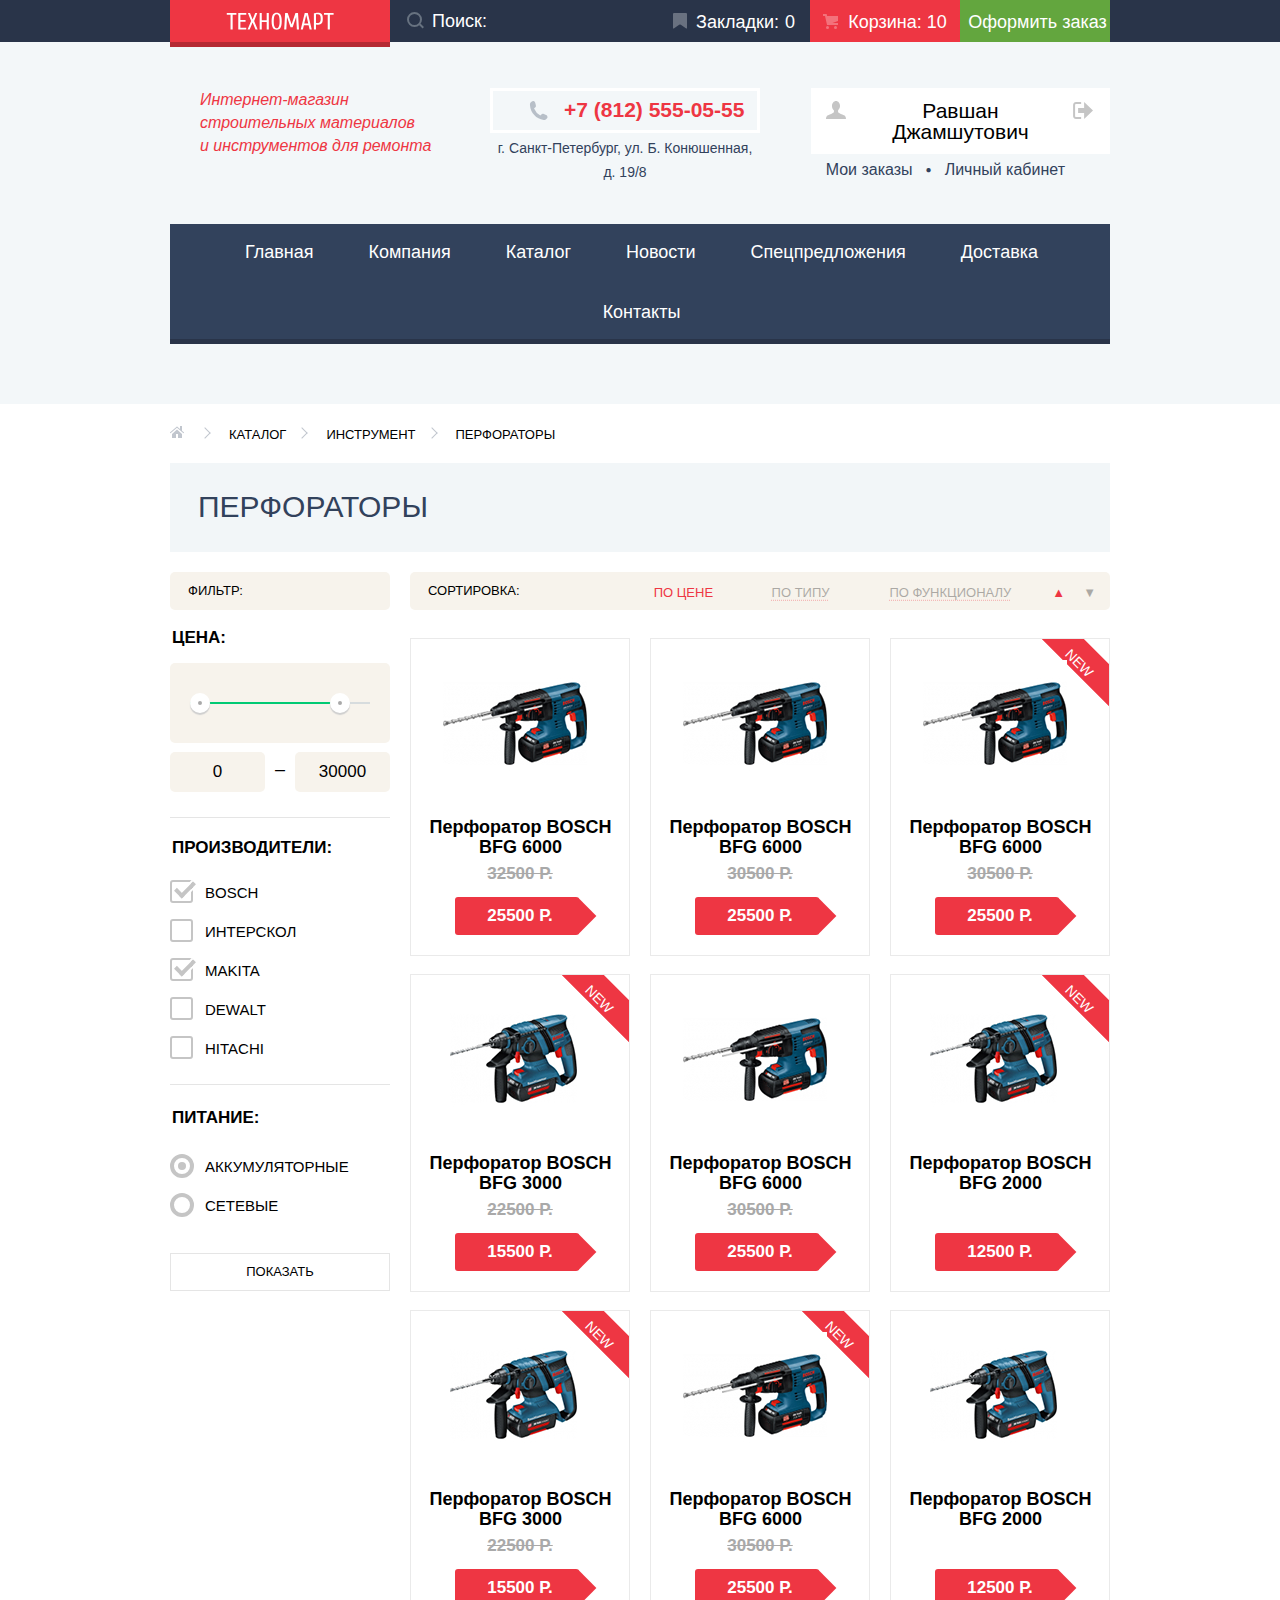
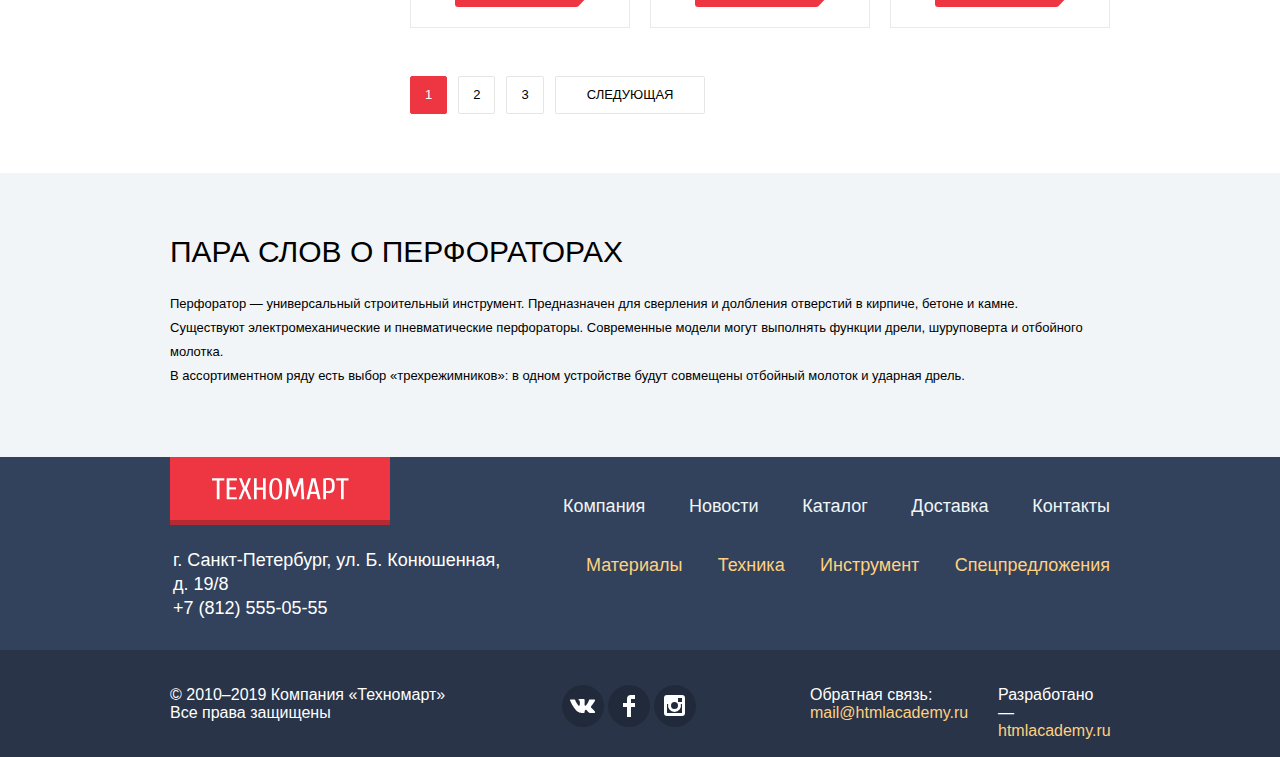
==== commit 414ae92b: "Исправления согласно критерию Д2" ====
--- a/catalog.html
+++ b/catalog.html
@@ -179,13 +179,9 @@
           <li class="product-item">
             <a class="product-link" href="">
               <h4 class="p-4 product-title">Перфоратор BOSCH BFG 6000</h4>
-              <p class="product-picture picture-hidden">
-                <img src="img/snippet-945.jpg" width="144" height="128" alt="Перфоратор «BOSCH BFG 6000» работает от аккумулятора">
-              </p>
-              <div class="product-prices">
-                <p class="price-txt old-price">32500 р.</p>
-                <p class="price-txt new-price">25500 р.</p>
-              </div>
+              <img class="product-picture snippet-945" src="img/snippet-945.jpg" width="144" height="128" alt="Перфоратор «BOSCH BFG 6000» работает от аккумулятора">
+              <p class="price-txt old-price">32500 р.</p>
+              <p class="price-txt new-price">25500 р.</p>
             </a>
             <a class="bttn-txt basket-button" href="buy.html">Купить</a>
             <a class="bttn-txt bookmark-button" href="save.html">В закладки</a>
@@ -193,27 +189,19 @@
           <li class="product-item">
             <a class="product-link" href="">
               <h4 class="p-4 product-title">Перфоратор BOSCH BFG 6000</h4>
-              <p class="product-picture picture-hidden">
-                <img src="img/snippet-945.jpg" width="144" height="128" alt="Перфоратор «BOSCH BFG 6000» работает от аккумулятора">
-              </p>
-              <div class="product-prices">
-                <p class="price-txt old-price">30500 р.</p>
-                <p class="price-txt new-price">25500 р.</p>
-              </div>
-            </a>
-            <a class="bttn-txt basket-button" href="buy.html">Купить</a>
-            <a class="bttn-txt bookmark-button" href="save.html">В закладки</a>
-          </li>
-          <li class="product-item new-action">
-            <a class="product-link" href="">
-              <h4 class="p-4 product-title">Перфоратор BOSCH BFG 6000</h4>
-              <p class="product-picture picture-hidden">
-                <img src="img/snippet-945.jpg" width="144" height="128" alt="Перфоратор «BOSCH BFG 6000» работает от аккумулятора">
-              </p>
-              <div class="product-prices">
-                <p class="price-txt old-price">30500 р.</p>
-                <p class="price-txt new-price">25500 р.</p>
-              </div>
+              <img class="product-picture snippet-945" src="img/snippet-945.jpg" width="144" height="128" alt="Перфоратор «BOSCH BFG 6000» работает от аккумулятора">
+              <p class="price-txt old-price">30500 р.</p>
+              <p class="price-txt new-price">25500 р.</p>
+            </a>
+            <a class="bttn-txt basket-button" href="buy.html">Купить</a>
+            <a class="bttn-txt bookmark-button" href="save.html">В закладки</a>
+          </li>
+          <li class="product-item new-action">
+            <a class="product-link" href="">
+              <h4 class="p-4 product-title">Перфоратор BOSCH BFG 6000</h4>
+              <img class="product-picture snippet-945" src="img/snippet-945.jpg" width="144" height="128" alt="Перфоратор «BOSCH BFG 6000» работает от аккумулятора">
+              <p class="price-txt old-price">30500 р.</p>
+              <p class="price-txt new-price">25500 р.</p>
             </a>
             <a class="bttn-txt basket-button" href="buy.html">Купить</a>
             <a class="bttn-txt bookmark-button" href="save.html">В закладки</a>
@@ -221,13 +209,9 @@
           <li class="product-item new-action">
             <a class="product-link" href="">
               <h4 class="p-4 product-title">Перфоратор BOSCH BFG 3000</h4>
-              <p class="product-picture picture-hidden">
-                <img src="img/snippet-18927.jpg" width="127" height="112" alt="Перфоратор «BOSCH BFG 3000» работает от аккумулятора">
-              </p>
-              <div class="product-prices">
-                <p class="price-txt old-price">22500 р.</p>
-                <p class="price-txt new-price">15500 р.</p>
-              </div>
+              <img class="product-picture snippet-18927" src="img/snippet-18927.jpg" width="127" height="112" alt="Перфоратор «BOSCH BFG 3000» работает от аккумулятора">
+              <p class="price-txt old-price">22500 р.</p>
+              <p class="price-txt new-price">15500 р.</p>
             </a>
             <a class="bttn-txt basket-button" href="buy.html">Купить</a>
             <a class="bttn-txt bookmark-button" href="save.html">В закладки</a>
@@ -235,13 +219,9 @@
           <li class="product-item">
             <a class="product-link" href="">
               <h4 class="p-4 product-title">Перфоратор BOSCH BFG 6000</h4>
-              <p class="product-picture picture-hidden">
-                <img src="img/snippet-945.jpg" width="144" height="128" alt="Перфоратор «BOSCH BFG 6000» работает от аккумулятора">
-              </p>
-              <div class="product-prices">
-                <p class="price-txt old-price">30500 р.</p>
-                <p class="price-txt new-price">25500 р.</p>
-              </div>
+              <img class="product-picture snippet-945" src="img/snippet-945.jpg" width="144" height="128" alt="Перфоратор «BOSCH BFG 6000» работает от аккумулятора">
+              <p class="price-txt old-price">30500 р.</p>
+              <p class="price-txt new-price">25500 р.</p>
             </a>
             <a class="bttn-txt basket-button" href="buy.html">Купить</a>
             <a class="bttn-txt bookmark-button" href="save.html">В закладки</a>
@@ -249,13 +229,9 @@
           <li class="product-item new-action">
             <a class="product-link" href="">
               <h4 class="p-4 product-title">Перфоратор BOSCH BFG 2000</h4>
-              <p class="product-picture picture-hidden">
-                <img src="img/snippet-18927.jpg" width="127" height="112" alt="Перфоратор «BOSCH BFG 2000» работает от аккумулятора">
-              </p>
-              <div class="product-prices">
-                <p class="price-txt old-price hidden-content">нет цены</p>
-                <p class="price-txt new-price">12500 р.</p>
-              </div>
+              <img class="product-picture snippet-18927" src="img/snippet-18927.jpg" width="127" height="112" alt="Перфоратор «BOSCH BFG 2000» работает от аккумулятора">
+              <p class="price-txt old-price hidden-content">нет цены</p>
+              <p class="price-txt new-price">12500 р.</p>
             </a>
             <a class="bttn-txt basket-button" href="buy.html">Купить</a>
             <a class="bttn-txt bookmark-button" href="save.html">В закладки</a>
@@ -263,27 +239,19 @@
           <li class="product-item new-action">
             <a class="product-link" href="">
               <h4 class="p-4 product-title">Перфоратор BOSCH BFG 3000</h4>
-              <p class="product-picture picture-hidden">
-                <img src="img/snippet-18927.jpg" width="127" height="112" alt="Перфоратор «BOSCH BFG 3000» работает от аккумулятора">
-              </p>
-              <div class="product-prices">
-                <p class="price-txt old-price">22500 р.</p>
-                <p class="price-txt new-price">15500 р.</p>
-              </div>
-            </a>
-            <a class="bttn-txt basket-button" href="buy.html">Купить</a>
-            <a class="bttn-txt bookmark-button" href="save.html">В закладки</a>
-          </li>
-          <li class="product-item new-action">
-            <a class="product-link" href="">
-              <h4 class="p-4 product-title">Перфоратор BOSCH BFG 6000</h4>
-              <p class="product-picture picture-hidden">
-                <img src="img/snippet-945.jpg" width="144" height="128" alt="Перфоратор «BOSCH BFG 6000» работает от аккумулятора">
-              </p>
-              <div class="product-prices">
-                <p class="price-txt old-price">30500 р.</p>
-                <p class="price-txt new-price">25500 р.</p>
-              </div>
+              <img class="product-picture snippet-18927" src="img/snippet-18927.jpg" width="127" height="112" alt="Перфоратор «BOSCH BFG 3000» работает от аккумулятора">
+              <p class="price-txt old-price">22500 р.</p>
+              <p class="price-txt new-price">15500 р.</p>
+            </a>
+            <a class="bttn-txt basket-button" href="buy.html">Купить</a>
+            <a class="bttn-txt bookmark-button" href="save.html">В закладки</a>
+          </li>
+          <li class="product-item new-action">
+            <a class="product-link" href="">
+              <h4 class="p-4 product-title">Перфоратор BOSCH BFG 6000</h4>
+              <img class="product-picture snippet-945" src="img/snippet-945.jpg" width="144" height="128" alt="Перфоратор «BOSCH BFG 6000» работает от аккумулятора">
+              <p class="price-txt old-price">30500 р.</p>
+              <p class="price-txt new-price">25500 р.</p>
             </a>
             <a class="bttn-txt basket-button" href="buy.html">Купить</a>
             <a class="bttn-txt bookmark-button" href="save.html">В закладки</a>
@@ -291,13 +259,9 @@
           <li class="product-item">
             <a class="product-link" href="">
               <h4 class="p-4 product-title">Перфоратор BOSCH BFG 2000</h4>
-              <p class="product-picture picture-hidden">
-                <img src="img/snippet-18927.jpg" width="127" height="112" alt="Перфоратор «BOSCH BFG 2000» работает от аккумулятора">
-              </p>
-              <div class="product-prices">
-                <p class="price-txt old-price hidden-content">нет цены</p>
-                <p class="price-txt new-price">12500 р.</p>
-              </div>
+              <img class="product-picture snippet-18927" src="img/snippet-18927.jpg" width="127" height="112" alt="Перфоратор «BOSCH BFG 2000» работает от аккумулятора">
+              <p class="price-txt old-price hidden-content">нет цены</p>
+              <p class="price-txt new-price">12500 р.</p>
             </a>
             <a class="bttn-txt basket-button" href="buy.html">Купить</a>
             <a class="bttn-txt bookmark-button" href="save.html">В закладки</a>
--- a/css/style.min.css
+++ b/css/style.min.css
@@ -1 +1 @@
-@-webkit-keyframes bounce{0%{transform:translateY(-2000px)}70%{transform:translateY(30px)}90%{transform:translateY(-10px)}to{transform:translateY(0)}}@keyframes bounce{0%{transform:translateY(-2000px)}70%{transform:translateY(30px)}90%{transform:translateY(-10px)}to{transform:translateY(0)}}@-webkit-keyframes shake{0%,to{transform:translateX(0)}10%,30%,50%,70%,90%{transform:translateX(-10px)}20%,40%,60%,80%{transform:translateX(10px)}}@keyframes shake{0%,to{transform:translateX(0)}10%,30%,50%,70%,90%{transform:translateX(-10px)}20%,40%,60%,80%{transform:translateX(10px)}}@font-face{font-family:"PT Sans";font-style:normal;font-weight:400;src:local("PT Sans Regular"),local("ptsans"),url(../fonts/ptsans.woff2) format("woff2"),url(../fonts/ptsans.woff) format("woff")}@font-face{font-family:"PT Sans";font-style:normal;font-weight:700;src:local("PT Sans Bold"),local("ptsansbold"),url(../fonts/ptsansbold.woff2) format("woff2"),url(../fonts/ptsansbold.woff) format("woff")}@font-face{font-family:"Cuprum";font-style:normal;font-weight:400;src:local("Cuprum Regular"),local("cuprum"),url(../fonts/cuprum.woff2) format("woff2"),url(../fonts/cuprum.woff) format("woff")}@font-face{font-family:"Cuprum";font-style:italic;font-weight:400;src:local("Cuprum Italic"),local("cuprumitalic"),url(../fonts/cuprumitalic.woff2) format("woff2"),url(../fonts/cuprumitalic.woff) format("woff")}@font-face{font-family:"Cuprum";font-style:normal;font-weight:700;src:local("Cuprum Bold"),local("cuprumbold"),url(../fonts/cuprumbold.woff2) format("woff2"),url(../fonts/cuprumbold.woff) format("woff")}@font-face{font-family:"Cuprum";font-style:italic;font-weight:700;src:local("Cuprum Bold Italic"),local("cuprumbolditalic"),url(../fonts/cuprumbolditalic.woff2) format("woff2"),url(../fonts/cuprumbolditalic.woff) format("woff")}:root{--beige: #F9F5F0;--black: #000000;--cadet-blue-crayola: #C1C6CE;--cobalt-blue: #1D2739;--dark-slate-gray: #677280;--dark-yellow-green: #63A63E;--deep-carmine-pink: #EE3643;--deep-yellow-green: #367315;--gainsboro: #E5E5E5;--granny-s-apples: #8ED78F;--herbal: #5FBB2D;--jade: #00CA74;--light-gray: #B5B5B5;--light-plum: #DC91D8;--light-telegray: #CFCFCF;--marengo: #405069;--moderate-blue: #3D546F;--night-blue: #293449;--orient-red: #BA2732;--pale-orange-yellow: #FFD180;--pale-smoky-white: #EAEAEA;--pearl-white: #F7F3EC;--periwinkle-crayola-light: #F1F5F7;--periwinkle-crayola-lighter: #F3F7F9;--periwinkle-crayola-very-light: #F2F6F8;--persian-red: #CA2C37;--sapphire-dark-blue: #161D29;--sapphire-blue: #212A3A;--shiny-orange: #FFBF47;--silver: #C5C5C5;--smoky-white: #F4F4F4;--twitter: #3BBCE3;--rich-yellowish-green: #518534;--very-pale-blue: #D7DCDE;--violet-blue: #32425C;--wet-asphalt: #565656;--white: #FFFFFF;--white-aluminum: #A9A9A9;--white-rgb: 255, 255, 255;--black-rgb: 0, 0, 0;--silver-rgb: 197, 197, 197;--white-aluminum-rgb: 169, 169, 169}body{min-width:940px;margin:0;padding:0;font-weight:400;font-size:14px;line-height:24px;color:var(--black);background-color:var(--white)}a{text-decoration:none}img{max-width:100%;height:auto}.h-1,.h-2,.h-3,.h-4,body{font-family:"Cuprum","Arial Narrow",sans-serif;font-style:normal}.h-1{font-weight:700;font-size:36px;line-height:36px;text-transform:uppercase}.h-2,.h-3,.h-4{line-height:30px}.h-2{font-weight:400;font-size:30px;text-transform:uppercase}.h-3,.h-4{font-weight:700;font-size:24px}.h-4{font-size:21px}.h-5{font-size:13px;line-height:18px;text-transform:uppercase}.h-5,.h-6,.p-1,.p-2,.p-3,.p-4{font-family:"PT Sans","Arial",sans-serif;font-style:normal;font-weight:400}.h-6{font-size:15px;line-height:19px;text-transform:uppercase}.p-1,.p-2,.p-3,.p-4{font-size:13px;line-height:24px}.p-2,.p-3,.p-4{font-family:"Cuprum","Arial Narrow",sans-serif;font-size:18px}.p-3,.p-4{font-size:16px;line-height:18px}.p-4{font-family:"PT Sans","Arial",sans-serif;font-weight:700;font-size:18px;line-height:20px}.bttn-txt,.desc-txt,.p-5,.p-6{font-family:"Cuprum","Arial Narrow",sans-serif;font-weight:400}.p-5{font-style:italic;font-size:16px;line-height:23px}.bttn-txt,.desc-txt,.p-6{font-style:normal}.p-6{font-size:21px;line-height:21px}.bttn-txt,.desc-txt{font-size:14px}.bttn-txt{line-height:18px;text-transform:uppercase}.desc-txt{line-height:24px}.filter-txt,.legend-txt,.price-txt{font-family:"PT Sans","Arial",sans-serif;font-style:normal;font-weight:700;font-size:17px;line-height:18px;text-transform:uppercase}.legend-txt{line-height:30px}.shadow{background:inherit;background-blend-mode:normal;-webkit-filter:drop-shadow(0 4px 20px rgba(var(--black-rgb).15));filter:drop-shadow(0 4px 20px rgba(var(--black-rgb).15))}.page{height:100%}.page-body{min-height:100%}.container{width:940px;margin:0 auto;padding:0}.page-header{display:grid;margin-bottom:59px}.header-bar{height:42px;position:relative;background:var(--night-blue)}.bar-navigation{display:grid}.header-logo{grid-column:1/2;grid-row:1/2;width:220px;height:47px;background-image:url(../img/logo-technomart-24.svg);background-position:56px 12px;background-repeat:no-repeat}.logo-link{background-color:var(--deep-carmine-pink);box-shadow:inset 0 -5px 0 rgba(var(--black-rgb),.24)}.logo-link:active:not(.no-href){background-color:var(--orient-red)}.search-form{grid-column:2/3;grid-row:1/2}.search-block{width:270px;height:42px;display:flex}.search-field{width:100%;height:100%;margin:0;padding:0 0 0 42px;outline:0;border:0;color:var(--white);background:inherit}.search-field::-webkit-input-placeholder{color:inherit;background:inherit}.search-field::-moz-placeholder{color:inherit;background:inherit}.search-field::placeholder{color:inherit;background:inherit}.search-button{position:absolute;top:0;width:37px;height:42px;border:0;background:inherit;cursor:pointer}.search-icon{position:relative;background:inherit;order:-1}.search-icon::before{content:"";position:absolute;top:12px;left:17px;width:15px;height:15px;border:2px solid var(--dark-slate-gray);border-radius:50%;box-sizing:border-box}.search-icon::after{content:"";position:absolute;top:25px;left:29px;width:5px;height:2px;background-color:var(--dark-slate-gray);transform:rotate(45deg)}.search-field:hover+.search-icon::before{border:2px solid var(--white)}.search-field:hover+.search-icon::after{background-color:var(--white)}.search-field:focus{color:var(--black)}.search-field:focus,.search-field:focus+.search-icon{background:var(--white)}.search-field:focus+.search-icon::before{border:2px solid var(--deep-carmine-pink)}.search-field:focus+.search-icon::after{background-color:var(--deep-carmine-pink)}.bookmark-link{grid-column:3/4;grid-row:1/2}.basket-link,.order-link{grid-column:4/5;grid-row:1/2}.order-link{grid-column:5/6}.basket-link,.bookmark-link,.order-link{width:150px;height:42px;text-align:center;color:var(--white)}.order-link{background:var(--dark-yellow-green)}.basket-link span,.bookmark-link span,.order-link span{display:inline-block;vertical-align:middle}.basket-link span,.order-link span{padding:10px 0 8px 5px}.bookmark-link span{padding:10px 2px 8px 4px}.basket-link svg,.bookmark-link svg{padding:10px 0;vertical-align:middle}.basket-link:active,.bookmark-link:active,.order-link:active{background:var(--sapphire-dark-blue)}.order-link:focus,.order-link:hover{background:var(--herbal)}.order-link:active{color:rgba(var(--white-rgb),.5);background:var(--dark-yellow-green)}.basket-link:focus svg path,.basket-link:hover svg path,.bookmark-link:focus svg path,.bookmark-link:hover svg path{opacity:1}.basket-link:active svg path,.bookmark-link:active svg path{opacity:.3}.basket-link-active,.bookmark-link-active{background:var(--deep-carmine-pink)}.header-contacts .header-phone,.header-navigation{background:var(--periwinkle-crayola-lighter)}.main-navigation{padding-top:46px;margin-bottom:60px}.content-navigation{margin-bottom:40px;display:grid;grid-template-columns:1fr 1fr 1fr;gap:20px}.header-content{margin:0;padding-top:0;padding-left:30px;color:var(--deep-carmine-pink)}.header-contacts{padding-right:30px}.header-contacts .header-phone{width:270px;height:45px;padding-top:4px;padding-left:71px;display:block;border:3px solid var(--white);box-sizing:border-box;background-image:url(../img/icon-phone.svg);background-position:36px 10px;background-repeat:no-repeat}.header-phone{margin-bottom:3px;color:var(--deep-carmine-pink)}.header-address{text-align:center;color:var(--violet-blue)}.user-navigation{display:flex;flex-wrap:wrap;align-items:flex-start;align-content:flex-start;justify-content:flex-end}.login-link{width:121px;margin-right:10px;padding:12px 0;color:var(--black)}.login-link svg{padding-top:1px;vertical-align:top;margin-right:7px}.login-link,.register-link,.user-name{text-align:center;background:var(--white)}.register-link{width:150px;padding:12px 0;color:var(--black)}.user-name{position:relative;width:209px;padding:12px 45px}.user-link:nth-child(1) svg{position:absolute;top:13px;left:15px;background-position:0 0}.user-link:nth-child(2){color:var(--black)}.user-link:nth-child(3) svg{position:absolute;top:14px;right:17px;background-position:0 0}.user-marker,.user-order,.user-profile{margin-top:7px}.user-order,.user-profile{color:var(--violet-blue)}.user-profile{margin-right:45px}.user-marker{padding:0 13px;color:var(--violet-blue);font-size:10px;line-height:18px;cursor:pointer}.login-link:focus,.login-link:hover,.register-link:focus,.register-link:hover,.user-link:focus,.user-link:hover,.user-marker:focus,.user-marker:hover,.user-order:focus,.user-order:hover,.user-profile:focus,.user-profile:hover{color:var(--deep-carmine-pink)}.login-link:active,.register-link:active,.user-link:active,.user-marker:active,.user-order:active,.user-profile:active{color:var(--silver)}.login-link:focus svg path,.login-link:hover svg path,.user-link:focus svg path,.user-link:hover svg path{fill:var(--moderate-blue)}.login-link:active svg path,.user-link:active svg path{fill:var(--silver)}.site-navigation{margin:0;padding:0;list-style:none;text-align:center;background:var(--violet-blue);box-shadow:inset 0 -5px 0 var(--night-blue)}.site-navigation li{height:60px;display:inline-block;vertical-align:top}.site-navigation a{padding:16px 24px 20px 27px;display:block;color:var(--white)}.site-navigation a:focus:not(.no-href),.site-navigation a:hover:not(.no-href){background:var(--night-blue)}.site-navigation a:active:not(.no-href){opacity:.5;background:var(--cobalt-blue)}.breadcrumbs{position:absolute;margin-top:-150px;padding:0;list-style:none;display:flex;flex-wrap:wrap;justify-content:flex-start}.breadcrumbs-item{position:relative;margin-right:40px}.breadcrumbs-item-link{width:19px;height:19px;display:block;background-image:url(../img/icon-home.svg);background-position:0 4px;background-repeat:no-repeat}.breadcrumbs-item:last-child{margin-right:0}.breadcrumbs-item::after{content:"";position:absolute;top:7px;right:-20px;width:8px;height:8px;border-top:1px solid var(--cadet-blue-crayola);border-right:1px solid var(--cadet-blue-crayola);box-sizing:border-box;background-color:rgb(var(--white-rgb),0);transform:rotate(45deg)}.breadcrumbs-item-current::after{display:none}.breadcrumbs-item-current a,.filter-title h2,.filter-title h3{color:var(--black)}.breadcrumbs-item a:not(.no-href){color:var(--black)}.breadcrumbs-item a:focus:not(.no-href),.breadcrumbs-item a:hover:not(.no-href){text-decoration:underline}.page-title{padding:29px 14px 30px 28px;color:var(--violet-blue);background:var(--periwinkle-crayola-very-light)}.filters{display:flex;flex-wrap:wrap;flex-direction:row;align-items:flex-start;justify-content:space-between}.filter-products{width:220px}.select-products{width:700px;margin-bottom:59px}.select-products .product-item:nth-child(3n){margin-bottom:20px}.select-products .product-list{margin-bottom:28px}.filter-title{width:auto;height:38px;padding-left:18px;padding-right:14px;border-radius:5px;color:var(--black);background:var(--pearl-white);display:flex;align-items:center;justify-content:space-between}.filter-title:not(.filter-navigation){margin-bottom:13px}.filter-form,.filter-item label{padding:0;margin:0}.filter-navigation,.service-slider p{margin-bottom:24px}.filter-navigation ul{width:auto;padding:0;margin:0;list-style:none}.filter-navigation li{margin-left:14px;display:inline-block;vertical-align:middle}.filter-navigation li:first-child{margin-left:0}.filter-navigation-price,.filter-navigation-type{width:100px}.filter-navigation-function{width:145px}.filter-navigation-fall,.filter-navigation-rise{width:auto}.filter-navigation-fall a,.filter-navigation-rise a{padding-right:0}.filter-link,.filter-link-triangle{opacity:.3;color:var(--black)}.filter-link:not(.filter-link-active){text-decoration:underline;-webkit-text-decoration-style:dotted;text-decoration-style:dotted;text-underline-position:under;-webkit-text-decoration-color:var(--deep-carmine-pink);text-decoration-color:var(--deep-carmine-pink)}.filter-link:focus:not(.filter-link-active),.filter-link:hover:not(.filter-link-active){opacity:1;color:var(--black);-webkit-text-decoration-style:solid;text-decoration-style:solid;-webkit-text-decoration-color:var(--deep-carmine-pink);text-decoration-color:var(--deep-carmine-pink)}.filter-link-triangle:focus:not(.filter-link-active),.filter-link-triangle:hover:not(.filter-link-active){opacity:1;color:var(--black)}.filter-link-active{opacity:1;color:var(--deep-carmine-pink);text-decoration:none;cursor:default}.filter-item{padding:0;margin:0;border:0}.filter-item:nth-child(1) legend{padding-top:0;padding-bottom:10px}.filter-item:nth-child(1){padding-bottom:25px;margin-bottom:15px}.filter-item:nth-child(2) legend{padding-bottom:20px}.filter-item:nth-child(2){padding-bottom:6px;margin-bottom:18px}.filter-item:nth-child(3) legend{padding-bottom:24px}.filter-item:nth-child(3){margin-bottom:18px}.filter-item:not(.filter-item-last){border-bottom:1px solid var(--gainsboro)}.range-controls{position:relative;height:41px;margin-bottom:9px;padding-top:39px;padding-right:20px;padding-left:20px;background-color:var(--pearl-white);border-radius:5px}.range-controls .scale{width:180px;height:2px;background:var(--very-pale-blue)}.range-controls .bar{width:152px;height:2px;background:var(--jade)}.range-controls .toggle{position:absolute;top:30px;left:0;width:4px;height:4px;border:8px solid var(--white);background-color:var(--white-aluminum);border-radius:50%;box-shadow:0 2px 1px 0 var(--light-telegray);cursor:pointer}.range-controls .toggle-min{left:20px}.range-controls .toggle-max{left:160px}.price-controls{display:flex;justify-content:space-between}.price-controls span{padding:10px 0;font-size:10px}.price-controls input{width:75px;padding:10px;text-align:center;color:var(--black);border:0;border-radius:5px;background:var(--pearl-white);font-family:inherit;font-size:inherit}.filter-item ul{padding:0;margin:0;list-style:none}.filter-option{padding-bottom:20px;padding-left:35px}.filter-option label{position:relative;display:block;cursor:pointer;-webkit-user-select:none;-moz-user-select:none;user-select:none}.range-filter{width:220px;margin-top:0}.filter-input-checkbox+label::before{content:"";position:absolute;left:-35px;top:-3px;width:23px;height:23px;border:2px solid var(--silver);border-radius:3px;box-sizing:border-box}.filter-input-checkbox:checked+label::after{content:"";position:absolute;top:-1px;left:-30px;width:20px;height:11px;border-left:4px solid var(--silver);border-bottom:4px solid var(--silver);box-sizing:border-box;box-shadow:0 2px 0 var(--white),inset 0 -2px 0 var(--white);background:rgb(var(--white-rgb),.01);transform:rotate(-45deg)}.filter-input-radio+label::before{content:"";position:absolute;left:-35px;top:-3px;width:24px;height:24px;border:4px solid var(--silver);border-radius:50%;box-sizing:border-box}.filter-input-radio:checked+label::after{content:"";position:absolute;top:5px;left:-27px;width:8px;height:8px;background-color:var(--silver);border-radius:50%}.filter-button{width:100%;height:38px;color:var(--black);border:1px solid var(--gainsboro);box-sizing:border-box;background:var(--white);cursor:pointer}.filter-input-checkbox:focus+label::before,.filter-input-checkbox:hover+label::before{border:2px solid var(--light-gray)}.filter-input-checkbox:checked:focus+label::after,.filter-input-checkbox:checked:hover+label::after{border-left:4px solid var(--light-gray);border-bottom:4px solid var(--light-gray)}.filter-input-radio:focus+label::before,.filter-input-radio:hover+label::before{border:4px solid var(--light-gray)}.filter-input-radio:checked:focus+label::after,.filter-input-radio:checked:hover+label::after{background-color:var(--light-gray)}.filter-input-checkbox:disabled+label,.filter-input-radio:disabled+label{color:var(--black);mix-blend-mode:normal;opacity:.4;cursor:default}.features{margin-bottom:59px}.feature-gallery{margin:0;padding:0;list-style:none;display:grid;grid-template-columns:1fr 1fr 1fr;gap:20px;align-content:start}.feature-item{width:300px;height:123px;display:flex;flex-direction:column}.feature-item:nth-child(1){grid-column:1/2;grid-row:1/2;background:var(--shiny-orange);background-image:url(../img/icon-1.svg);background-position:213px 31px;background-repeat:no-repeat}.feature-item:nth-child(2){grid-column:2/3;grid-row:1/2;background:var(--twitter);background-image:url(../img/icon-2.svg);background-position:194px 34px;background-repeat:no-repeat}.feature-item:nth-child(3){grid-column:3/4;grid-row:1/2;background:var(--light-plum);background-image:url(../img/icon-3.svg);background-position:191px 31px;background-repeat:no-repeat}.feature-item:nth-child(4){grid-column:3/4;grid-row:2/3;background:var(--granny-s-apples);background-image:url(../img/icon-4.svg);background-position:196px 26px;background-repeat:no-repeat}.feature-item:nth-child(5){grid-column:3/4;grid-row:3/4;background:var(--pale-orange-yellow);background-image:url(../img/icon-5.svg);background-position:191px 32px;background-repeat:no-repeat}.feature-link,.feature-title{display:flex;color:var(--white)}.feature-title{margin:20px 23px 14px}.feature-link{width:135px;height:38px;margin-left:23px;align-items:center;justify-content:center;background:rgba(var(--white-rgb),.3)}.feature-link:focus,.feature-link:hover{background:rgba(var(--silver-rgb),.3);background-blend-mode:normal}.feature-link:active{background:rgba(var(--white-aluminum-rgb),.3)}.gallery-sliders{width:620px;height:266px;margin:0;padding:0;grid-column:1/3;grid-row:2/4;background:var(--silver)}.gallery-drill{background-image:url(../img/snippet-drill.jpg)}.gallery-perforator{background-image:url(../img/snippet-perforator.jpg)}.gallery-slider{display:none;width:620px;height:104px;margin:0 0 20px;padding:0;background:rgb(var(--black-rgb),.25)}.gallery-slider-active{display:block}.gallery-text,.gallery-title{margin:0;padding:23px 20px 5px 24px;color:var(--white)}.gallery-text{padding:0 20px 0 24px}.gallery-slider-button{margin:0 20px 38px 24px;display:flex;justify-content:space-between}.gallery-button{width:22px;height:40px;border:0;background:rgb(var(--white-rgb),0);cursor:pointer}.gallery-button-back,.gallery-button-next{position:relative}.gallery-button-next{transform:rotate(-180deg)}.gallery-button-back::after,.gallery-button-next::after{content:"";position:absolute;bottom:6px;left:6px;width:28px;height:28px;border-bottom:3px solid var(--white);border-left:3px solid var(--white);box-sizing:border-box;background-color:rgb(var(--white-rgb),0);background-position:0 0;transform:rotate(45deg)}.gallery-slider-bottom{height:38px;display:grid;grid-template-columns:216px 1fr;align-items:flex-end}.catalog-link{margin-left:24px}.gallery-radio-group{width:188px;height:30px;display:flex;flex-wrap:nowrap;flex-direction:row;align-items:center;justify-content:center}.gallery-radio-button{width:10px;height:10px;display:block;margin:5px;border:2px solid var(--white);border-radius:50%;box-sizing:border-box;background:var(--white)}.gallery-radio-active{background:var(--deep-carmine-pink)}.gallery-radio-button:not(.gallery-radio-active){cursor:pointer}.gallery-radio-button:focus:not(.gallery-radio-active),.gallery-radio-button:hover:not(.gallery-radio-active){background:rgb(var(--white-rgb),0)}.gallery-button:hover{outline:0}.button{width:192px;padding:10px 0;display:block;text-align:center;color:var(--white);background:var(--deep-carmine-pink)}.button:focus,.button:hover{background:var(--persian-red)}.button:active{background:var(--orient-red)}.populars{height:89px;margin-bottom:20px;padding-left:28px;padding-right:14px;display:flex;flex-direction:row;align-items:center;justify-content:space-between;background:var(--beige)}.popular-title{color:var(--violet-blue);background:inherit}.popular-products{margin-bottom:50px}.product-list{margin:0;padding:0;list-style:none;display:flex;flex-wrap:wrap;align-content:flex-start;justify-content:space-between}.popular-products .product-item:nth-child(4n){margin-bottom:20px}.product-item{position:relative;width:220px;height:318px;margin:0;padding:0;background:var(--white);border:1px solid var(--pale-smoky-white);box-sizing:border-box}.product-link{width:100%;height:100%;margin:0;padding:0;display:flex;flex-direction:column;align-items:center;justify-content:space-between}.product-title{margin:0 20px 0 18px;padding:0;text-align:center;color:var(--black)}.product-picture{order:-1;margin:auto 0;padding:0}.product-picture img{max-width:184px;max-height:164px}.product-prices{height:80px;margin:0 18px;padding-bottom:21px;display:flex;flex-direction:column;align-items:center;justify-content:space-between}.old-price{margin:0;padding-top:10px;-webkit-text-decoration-line:line-through;text-decoration-line:line-through;color:var(--white-aluminum)}.new-price{position:relative;width:125px;margin:0 auto;padding:10px 0;text-align:center;border-radius:3px;color:var(--white);background:var(--deep-carmine-pink)}.basket-button::before,.new-price::after{content:"";position:absolute;background-position:0 0}.new-price::after{width:26px;height:26px;top:6px;right:-12px;background-color:var(--deep-carmine-pink);transform:rotate(45deg)}.basket-button,.bookmark-button{position:absolute;left:41px;text-align:center;border-radius:2px;opacity:.01}.basket-button{min-width:120px;padding:10px 0 10px 15px;top:38px;color:var(--white);background:var(--dark-yellow-green);box-shadow:inset 0 -3px 0 var(--deep-yellow-green)}.bookmark-button{min-width:135px;padding:7px;top:86px;color:var(--violet-blue);border:3px solid var(--dark-yellow-green);box-sizing:border-box;visibility:visible}.basket-button::before{width:15px;height:15px;left:30px;opacity:.3;background-image:url(../img/icon-cart.svg);background-repeat:no-repeat;background-size:cover}.brand-list li:focus,.brand-list li:hover,.product-item:focus,.product-item:hover{background-blend-mode:normal;-webkit-filter:drop-shadow(0 4px 20px rgba(var(--black-rgb),.15));filter:drop-shadow(0 4px 20px rgba(var(--black-rgb),.15))}.product-item:focus .product-picture,.product-item:hover .product-picture{opacity:.01}.product-item:focus .basket-button,.product-item:focus .bookmark-button,.product-item:hover .basket-button,.product-item:hover .bookmark-button{opacity:1}.basket-button:focus,.basket-button:hover{background:var(--herbal)}.bookmark-button:focus,.bookmark-button:hover{border:3px solid var(--violet-blue)}.basket-button:active{background:var(--rich-yellowish-green)}.bookmark-button:active,.brand-list li:active{opacity:.5}.new-action{position:relative}.new-action::after,.new-action::before{position:absolute;background-position:0 0}.new-action::before{content:"";width:68px;height:68px;top:0;right:0;background-image:linear-gradient(to right top,rgba(var(--white-rgb),0) 50%,var(--deep-carmine-pink) 51%,var(--deep-carmine-pink) 81%,rgba(var(--white-rgb),0) 82%)}.new-action::after{content:"new";top:15px;right:13px;text-align:center;text-transform:uppercase;font-family:"Cuprum","Arial Narrow",sans-serif;font-style:normal;font-weight:400;font-size:14px;line-height:18px;color:var(--white);transform:rotate(45deg)}.pagination-list{display:flex;flex-wrap:wrap;padding:0;margin:0;list-style:none}.pagination-item{margin-right:11px}.pagination-item:last-child{margin-right:0}.pagination-item a{display:block;padding:9px 14px;background:var(--white);border:1px solid var(--gainsboro);box-sizing:border-box;border-radius:2px}.pagination-item:last-child a{padding:9px 31px}.pagination-list a:not(.no-href){color:var(--black)}.pagination-item a:focus:not(.no-href),.pagination-item a:hover:not(.no-href){border:1px solid var(--silver)}.pagination-item a:active:not(.no-href){border:1px solid var(--deep-carmine-pink)}.pagination-item-current a,.pagination-item-current a:active,.pagination-item-current a:focus,.pagination-item-current a:hover{color:var(--white);border:1px solid var(--deep-carmine-pink);background-color:var(--deep-carmine-pink)}.popular-brands{margin-bottom:70px}.brand-list{margin:0;padding:0;list-style:none;display:grid;grid-template-columns:1fr 1fr 1fr 1fr;gap:20px}.brand-list li{width:220px;height:145px;background:var(--white);border:1px solid var(--pale-smoky-white);box-sizing:border-box}.brand-list a{width:100%;height:100%;display:flex;flex-wrap:wrap;align-items:center;justify-content:center}.main-services{background:var(--periwinkle-crayola-light)}.main-services .container{display:grid;grid-template-columns:1fr 2fr;gap:10px}.services{margin-top:42px;grid-column:1/3;grid-row:1/2}.service-aside{width:240px;min-height:279px;grid-column:1/2;grid-row:2/3;padding-top:48px;position:relative}.service-aside::before{content:"";position:absolute;width:10px;height:279px;top:0;right:0;background-blend-mode:normal;background-image:url(../img/aside-border.png);background-position:0 0;background-repeat:no-repeat;z-index:1}.service-list{margin:0;padding:0;list-style:none}.service-item{width:240px;height:61px;color:var(--white);background:var(--violet-blue);background-blend-mode:normal;box-shadow:inset 0 1px 0 var(--marengo);-webkit-filter:drop-shadow(0 1px 0 var(--night-blue));filter:drop-shadow(0 1px 0 var(--night-blue))}.service-item-active{color:var(--violet-blue);background:var(--white);background-blend-mode:normal;box-shadow:0 1px 0 var(--white);-webkit-filter:drop-shadow(0 1px 0 var(--white));filter:drop-shadow(0 1px 0 var(--white))}.service-item label{margin:auto 0;padding:13px 22px;display:block;cursor:pointer}.service-item:focus:not(.service-item-active),.service-item:hover:not(.service-item-active){background:var(--night-blue)}.service-sliders{padding-top:5px;grid-column:2/3;grid-row:2/3}.service-slider{width:619px;height:286px;margin:0;padding:0;display:none}.modal-basket-top h3,.modal-bookmark-top h3,.service-delivery,.service-discount,.service-guarantee{position:relative}.service-delivery::after,.service-discount::after,.service-guarantee::after{content:"";position:absolute;width:468px;height:261px;bottom:4px;right:1px;background-image:url(../img/snippet-delivery.png);background-repeat:no-repeat;background-position:0 0}.service-discount::after,.service-guarantee::after{width:389px;height:283px;right:-10px;background-image:url(../img/snippet-guarantee.png)}.service-discount::after{width:465px;height:285px;bottom:2px;background-image:url(../img/snippet-discount.png)}.service-slider-active{display:block}.service-title{margin-bottom:30px;color:var(--violet-blue)}.main-bottom{padding-bottom:70px}.main-bottom .container{display:grid;grid-template-columns:2fr 1fr;-moz-column-gap:40px;column-gap:40px}.company{padding-top:46px}.company-content{margin-bottom:26px}.company-service p{margin-bottom:2px}.partner-list{margin-bottom:7px;display:flex;flex-wrap:wrap;flex-direction:column}.partner-link{margin-left:37px;margin-bottom:12px;position:relative;color:var(--black)}.partner-link::after{content:"";position:absolute;top:12px;left:-37px;width:25px;height:2px;background-color:var(--deep-carmine-pink)}.company .button{width:220px}.contacts{padding-top:46px}.contacts-content{margin-bottom:32px}.contacts-map{width:300px;height:158px;padding:0;margin-bottom:25px}.contacts .button{width:100%}.main-articles{display:grid;background:var(--periwinkle-crayola-light)}.articles{margin-top:64px;padding-bottom:56px}.main-footer{display:grid;grid-template-rows:193px 107px}.top-footer{background:var(--violet-blue)}.top-footer .container{display:grid;grid-template-columns:389px 1fr;-moz-column-gap:4px;column-gap:4px}.footer-company{display:flex;flex-wrap:wrap;color:var(--white)}.footer-phone{color:inherit}.footer-logo{width:220px;height:68px;margin-bottom:5px;background-image:url(../img/logo-technomart-30.svg);background-position:41px 20px;background-repeat:no-repeat}.footer-contacts{margin-left:3px}.footer-navigation{margin-top:37px}.top-navigation{margin:0;padding:0;list-style:none;display:flex;flex-wrap:wrap;flex-direction:row;justify-content:space-between}.top-navigation a{color:var(--periwinkle-crayola-light)}.top-navigation a:focus:not(.no-href),.top-navigation a:hover:not(.no-href){-webkit-text-decoration-line:underline;text-decoration-line:underline}.top-navigation a:active:not(.no-href){-webkit-text-decoration-line:none;text-decoration-line:none;opacity:.5}.bottom-navigation{margin:34px 0 0 23px;padding:0;list-style:none;display:flex;flex-wrap:wrap;flex-direction:row;justify-content:space-between}.bottom-navigation a,.developer a{color:var(--pale-orange-yellow)}.bottom-navigation a:focus:not(.no-href),.bottom-navigation a:hover:not(.no-href){-webkit-text-decoration-line:underline;text-decoration-line:underline}.bottom-navigation a:active:not(.no-href){opacity:.5;-webkit-text-decoration-line:none;text-decoration-line:none}.bottom-footer{background:var(--night-blue)}.bottom-footer .container{padding-top:20px;display:grid;grid-template-columns:389px 251px 188px 1fr 1px}.copyright{color:var(--white)}.footer-social{width:140px;margin:0;padding:0;list-style:none;text-align:center}.social-button{width:42px;height:42px;margin-top:15px;display:inline-block;vertical-align:top;border:2px solid inherit;border-radius:50%;box-sizing:border-box;background-color:var(--sapphire-blue);background-position:center center;background-repeat:no-repeat}.button-vk{background-image:url(../img/icon-vk.svg)}.button-fb{background-image:url(../img/icon-fb.svg)}.button-ig{background-image:url(../img/icon-insta.svg)}.social-link{width:100%;height:100%;display:block;color:var(--white)}.social-button:active,.social-button:focus,.social-button:hover{background-color:var(--deep-carmine-pink)}.developer{color:var(--white)}.developer a:focus,.developer a:hover{-webkit-text-decoration-line:underline;text-decoration-line:underline}.developer a:active{color:var(--deep-carmine-pink);-webkit-text-decoration-line:none;text-decoration-line:none}.hidden-content{visibility:hidden}.visually-hidden{position:absolute;width:1px;height:1px;margin:-1px;border:0;padding:0;white-space:nowrap;-webkit-clip-path:inset(100%);clip-path:inset(100%);clip:rect(0 0 0 0);overflow:hidden}.cut-down,.modal{display:none}.modal{position:fixed;top:0;right:0;bottom:0;left:0;margin:auto;border-top:7px solid var(--deep-carmine-pink);box-shadow:0 0 14.7px rgba(47,42,43,.5)}.modal-close,.modal-map{background-repeat:no-repeat}.modal-close{position:absolute;width:21px;height:21px;top:10px;right:10px;border:0;background:rgba(var(--white-rgb),0);background-position:top right;background-size:cover;cursor:pointer}.modal-close::after,.modal-close::before{content:"";position:absolute;top:8px;left:-4px;width:28px;height:5px;background-color:var(--deep-carmine-pink);transform:rotate(45deg)}.modal-close::after{transform:rotate(-45deg)}.modal-map{width:943px;height:442px;color:var(--wet-asphalt);background:var(--wet-asphalt);background-image:url(../img/popup-map.jpg);background-position:center center}.modal-map iframe{border:0}.modal-map-show{display:block;-webkit-animation:bounce .6s;animation:bounce .6s}.modal-feedback{width:620px;height:423px}.modal-feedback-show{display:block;-webkit-animation:bounce .6s;animation:bounce .6s}.modal-feedback-error{-webkit-animation:shake .6s;animation:shake .6s}.modal-feedback-form{display:grid;grid-template-rows:311px 112px;background:var(--white)}.modal-feedback-top{margin:40px 80px;width:460px;display:flex;flex-wrap:wrap;align-items:flex-start;align-content:start;justify-content:space-between;background:var(--white)}.modal-feedback-wrapper{display:block;margin-bottom:11px;color:var(--black)}.modal-feedback-field,.modal-feedback-textarea{padding:7px 12px;color:var(--greydark);background:var(--white);border:2px solid var(--silver);box-sizing:border-box;border-radius:2px}.modal-feedback-field{width:220px;height:38px;margin-bottom:13px}.modal-feedback-textarea{width:460px;height:114px}.modal-feedback-bottom{display:flex;flex-wrap:wrap;align-items:center;justify-content:center;background:var(--pale-smoky-white)}.modal-feedback-button{width:460px;height:38px;text-align:center;text-transform:uppercase;border:0;color:var(--white);background:var(--deep-carmine-pink);cursor:pointer}.modal-basket,.modal-bookmark{width:620px;height:275px}.modal-basket-show,.modal-bookmark-show{display:block;-webkit-animation:bounce .6s;animation:bounce .6s}.modal-basket-form,.modal-bookmark-form{display:grid;grid-template-rows:163px 112px;background:var(--white)}.modal-basket-bottom,.modal-basket-top,.modal-bookmark-bottom,.modal-bookmark-top{display:flex;flex-wrap:wrap;align-items:center;justify-content:center}.modal-basket-top h3::before,.modal-bookmark-top h3::before{content:"";position:absolute;top:-19px;left:-95px;width:66px;height:66px;border-radius:50%;box-sizing:border-box;background-position:0 0;background:var(--dark-yellow-green)}.modal-basket-top h3::after,.modal-bookmark-top h3::after{content:"";position:absolute;top:2px;left:-78px;width:35px;height:20px;border-left:7px solid var(--white);border-bottom:7px solid var(--white);box-sizing:border-box;background-position:0 0;background:rgb(var(--white-rgb),.01);transform:rotate(-45deg)}.modal-basket-bottom,.modal-bookmark-bottom{background:var(--pale-smoky-white)}.modal-basket-button,.modal-bookmark-button{width:192px;min-height:38px;text-align:center;text-transform:uppercase;border:0;color:var(--white);background:var(--deep-carmine-pink);cursor:pointer}.modal-basket-button:first-child,.modal-bookmark-button:first-child{margin-right:5px;color:var(--white);background:var(--deep-carmine-pink)}.modal-basket-button:last-child,.modal-bookmark-button:last-child{margin-left:5px;color:var(--black);background:var(--white)}
+@-webkit-keyframes bounce{0%{transform:translateY(-2000px)}70%{transform:translateY(30px)}90%{transform:translateY(-10px)}to{transform:translateY(0)}}@keyframes bounce{0%{transform:translateY(-2000px)}70%{transform:translateY(30px)}90%{transform:translateY(-10px)}to{transform:translateY(0)}}@-webkit-keyframes shake{0%,to{transform:translateX(0)}10%,30%,50%,70%,90%{transform:translateX(-10px)}20%,40%,60%,80%{transform:translateX(10px)}}@keyframes shake{0%,to{transform:translateX(0)}10%,30%,50%,70%,90%{transform:translateX(-10px)}20%,40%,60%,80%{transform:translateX(10px)}}@font-face{font-family:"PT Sans";font-style:normal;font-weight:400;src:local("PT Sans Regular"),local("ptsans"),url(../fonts/ptsans.woff2) format("woff2"),url(../fonts/ptsans.woff) format("woff")}@font-face{font-family:"PT Sans";font-style:normal;font-weight:700;src:local("PT Sans Bold"),local("ptsansbold"),url(../fonts/ptsansbold.woff2) format("woff2"),url(../fonts/ptsansbold.woff) format("woff")}@font-face{font-family:"Cuprum";font-style:normal;font-weight:400;src:local("Cuprum Regular"),local("cuprum"),url(../fonts/cuprum.woff2) format("woff2"),url(../fonts/cuprum.woff) format("woff")}@font-face{font-family:"Cuprum";font-style:italic;font-weight:400;src:local("Cuprum Italic"),local("cuprumitalic"),url(../fonts/cuprumitalic.woff2) format("woff2"),url(../fonts/cuprumitalic.woff) format("woff")}@font-face{font-family:"Cuprum";font-style:normal;font-weight:700;src:local("Cuprum Bold"),local("cuprumbold"),url(../fonts/cuprumbold.woff2) format("woff2"),url(../fonts/cuprumbold.woff) format("woff")}@font-face{font-family:"Cuprum";font-style:italic;font-weight:700;src:local("Cuprum Bold Italic"),local("cuprumbolditalic"),url(../fonts/cuprumbolditalic.woff2) format("woff2"),url(../fonts/cuprumbolditalic.woff) format("woff")}:root{--beige: #F9F5F0;--black: #000000;--cadet-blue-crayola: #C1C6CE;--cobalt-blue: #1D2739;--dark-slate-gray: #677280;--dark-yellow-green: #63A63E;--deep-carmine-pink: #EE3643;--deep-yellow-green: #367315;--gainsboro: #E5E5E5;--granny-s-apples: #8ED78F;--herbal: #5FBB2D;--jade: #00CA74;--light-gray: #B5B5B5;--light-plum: #DC91D8;--light-telegray: #CFCFCF;--marengo: #405069;--moderate-blue: #3D546F;--night-blue: #293449;--orient-red: #BA2732;--pale-orange-yellow: #FFD180;--pale-smoky-white: #EAEAEA;--pearl-white: #F7F3EC;--periwinkle-crayola-light: #F1F5F7;--periwinkle-crayola-lighter: #F3F7F9;--periwinkle-crayola-very-light: #F2F6F8;--persian-red: #CA2C37;--sapphire-dark-blue: #161D29;--sapphire-blue: #212A3A;--shiny-orange: #FFBF47;--silver: #C5C5C5;--smoky-white: #F4F4F4;--twitter: #3BBCE3;--rich-yellowish-green: #518534;--very-pale-blue: #D7DCDE;--violet-blue: #32425C;--wet-asphalt: #565656;--white: #FFFFFF;--white-aluminum: #A9A9A9;--white-rgb: 255, 255, 255;--black-rgb: 0, 0, 0;--silver-rgb: 197, 197, 197;--white-aluminum-rgb: 169, 169, 169}body{min-width:940px;margin:0;padding:0;font-weight:400;font-size:14px;line-height:24px;color:var(--black);background-color:var(--white)}a{text-decoration:none}img{max-width:100%;height:auto}.h-1,.h-2,.h-3,.h-4,body{font-family:"Cuprum","Arial Narrow",sans-serif;font-style:normal}.h-1{font-weight:700;font-size:36px;line-height:36px;text-transform:uppercase}.h-2,.h-3,.h-4{line-height:30px}.h-2{font-weight:400;font-size:30px;text-transform:uppercase}.h-3,.h-4{font-weight:700;font-size:24px}.h-4{font-size:21px}.h-5{font-size:13px;line-height:18px;text-transform:uppercase}.h-5,.h-6,.p-1,.p-2,.p-3,.p-4{font-family:"PT Sans","Arial",sans-serif;font-style:normal;font-weight:400}.h-6{font-size:15px;line-height:19px;text-transform:uppercase}.p-1,.p-2,.p-3,.p-4{font-size:13px;line-height:24px}.p-2,.p-3,.p-4{font-family:"Cuprum","Arial Narrow",sans-serif;font-size:18px}.p-3,.p-4{font-size:16px;line-height:18px}.p-4{font-family:"PT Sans","Arial",sans-serif;font-weight:700;font-size:18px;line-height:20px}.bttn-txt,.desc-txt,.p-5,.p-6{font-family:"Cuprum","Arial Narrow",sans-serif;font-weight:400}.p-5{font-style:italic;font-size:16px;line-height:23px}.bttn-txt,.desc-txt,.p-6{font-style:normal}.p-6{font-size:21px;line-height:21px}.bttn-txt,.desc-txt{font-size:14px}.bttn-txt{line-height:18px;text-transform:uppercase}.desc-txt{line-height:24px}.filter-txt,.legend-txt,.price-txt{font-family:"PT Sans","Arial",sans-serif;font-style:normal;font-weight:700;font-size:17px;line-height:18px;text-transform:uppercase}.legend-txt{line-height:30px}.shadow{background:inherit;background-blend-mode:normal;-webkit-filter:drop-shadow(0 4px 20px rgba(var(--black-rgb).15));filter:drop-shadow(0 4px 20px rgba(var(--black-rgb).15))}.page{height:100%}.page-body{min-height:100%}.container{width:940px;margin:0 auto;padding:0}.page-header{display:grid;margin-bottom:59px}.header-bar{height:42px;position:relative;background:var(--night-blue)}.bar-navigation{display:grid}.header-logo{grid-column:1/2;grid-row:1/2;width:220px;height:47px;background-image:url(../img/logo-technomart-24.svg);background-position:56px 12px;background-repeat:no-repeat}.logo-link{background-color:var(--deep-carmine-pink);box-shadow:inset 0 -5px 0 rgba(var(--black-rgb),.24)}.logo-link:active:not(.no-href){background-color:var(--orient-red)}.search-form{grid-column:2/3;grid-row:1/2}.search-block{width:270px;height:42px;display:flex}.search-field{width:100%;height:100%;margin:0;padding:0 0 0 42px;outline:0;border:0;color:var(--white);background:inherit}.search-field::-webkit-input-placeholder{color:inherit;background:inherit}.search-field::-moz-placeholder{color:inherit;background:inherit}.search-field::placeholder{color:inherit;background:inherit}.search-button{position:absolute;top:0;width:37px;height:42px;border:0;background:inherit;cursor:pointer}.search-icon{position:relative;background:inherit;order:-1}.search-icon::before{content:"";position:absolute;top:12px;left:17px;width:15px;height:15px;border:2px solid var(--dark-slate-gray);border-radius:50%;box-sizing:border-box}.search-icon::after{content:"";position:absolute;top:25px;left:29px;width:5px;height:2px;background-color:var(--dark-slate-gray);transform:rotate(45deg)}.search-field:hover+.search-icon::before{border:2px solid var(--white)}.search-field:hover+.search-icon::after{background-color:var(--white)}.search-field:focus{color:var(--black)}.search-field:focus,.search-field:focus+.search-icon{background:var(--white)}.search-field:focus+.search-icon::before{border:2px solid var(--deep-carmine-pink)}.search-field:focus+.search-icon::after{background-color:var(--deep-carmine-pink)}.bookmark-link{grid-column:3/4;grid-row:1/2}.basket-link,.order-link{grid-column:4/5;grid-row:1/2}.order-link{grid-column:5/6}.basket-link,.bookmark-link,.order-link{width:150px;height:42px;text-align:center;color:var(--white)}.order-link{background:var(--dark-yellow-green)}.basket-link span,.bookmark-link span,.order-link span{display:inline-block;vertical-align:middle}.basket-link span,.order-link span{padding:10px 0 8px 5px}.bookmark-link span{padding:10px 2px 8px 4px}.basket-link svg,.bookmark-link svg{padding:10px 0;vertical-align:middle}.basket-link:active,.bookmark-link:active,.order-link:active{background:var(--sapphire-dark-blue)}.order-link:focus,.order-link:hover{background:var(--herbal)}.order-link:active{color:rgba(var(--white-rgb),.5);background:var(--dark-yellow-green)}.basket-link:focus svg path,.basket-link:hover svg path,.bookmark-link:focus svg path,.bookmark-link:hover svg path{opacity:1}.basket-link:active svg path,.bookmark-link:active svg path{opacity:.3}.basket-link-active,.bookmark-link-active{background:var(--deep-carmine-pink)}.header-contacts .header-phone,.header-navigation{background:var(--periwinkle-crayola-lighter)}.main-navigation{padding-top:46px;margin-bottom:60px}.content-navigation{margin-bottom:40px;display:grid;grid-template-columns:1fr 1fr 1fr;gap:20px}.header-content{margin:0;padding-top:0;padding-left:30px;color:var(--deep-carmine-pink)}.header-contacts{padding-right:30px}.header-contacts .header-phone{width:270px;height:45px;padding-top:4px;padding-left:71px;display:block;border:3px solid var(--white);box-sizing:border-box;background-image:url(../img/icon-phone.svg);background-position:36px 10px;background-repeat:no-repeat}.header-phone{margin-bottom:3px;color:var(--deep-carmine-pink)}.header-address{text-align:center;color:var(--violet-blue)}.user-navigation{display:flex;flex-wrap:wrap;align-items:flex-start;align-content:flex-start;justify-content:flex-end}.login-link{width:121px;margin-right:10px;padding:12px 0;color:var(--black)}.login-link svg{padding-top:1px;vertical-align:top;margin-right:7px}.login-link,.register-link,.user-name{text-align:center;background:var(--white)}.register-link{width:150px;padding:12px 0;color:var(--black)}.user-name{position:relative;width:209px;padding:12px 45px}.user-link:nth-child(1) svg{position:absolute;top:13px;left:15px;background-position:0 0}.user-link:nth-child(2){color:var(--black)}.user-link:nth-child(3) svg{position:absolute;top:14px;right:17px;background-position:0 0}.user-marker,.user-order,.user-profile{margin-top:7px}.user-order,.user-profile{color:var(--violet-blue)}.user-profile{margin-right:45px}.user-marker{padding:0 13px;color:var(--violet-blue);font-size:10px;line-height:18px;cursor:pointer}.login-link:focus,.login-link:hover,.register-link:focus,.register-link:hover,.user-marker:focus,.user-marker:hover,.user-order:focus,.user-order:hover,.user-profile:focus,.user-profile:hover{color:var(--deep-carmine-pink)}.login-link:focus svg path,.login-link:hover svg path,.user-link:focus svg path,.user-link:hover svg path{fill:var(--moderate-blue)}.login-link:active,.register-link:active,.user-link:active,.user-marker:active,.user-order:active,.user-profile:active{color:var(--silver)}.login-link:active svg path,.user-link:active svg path{fill:var(--silver)}.site-navigation{margin:0;padding:0;list-style:none;text-align:center;background:var(--violet-blue);box-shadow:inset 0 -5px 0 var(--night-blue)}.site-navigation li{height:60px;display:inline-block;vertical-align:top}.site-navigation a{padding:16px 24px 20px 27px;display:block;color:var(--white)}.site-navigation a:focus:not(.no-href),.site-navigation a:hover:not(.no-href){background:var(--night-blue)}.site-navigation a:active:not(.no-href){opacity:.5;background:var(--cobalt-blue)}.breadcrumbs{position:absolute;margin-top:-150px;padding:0;list-style:none;display:flex;flex-wrap:wrap;justify-content:flex-start}.breadcrumbs-item{position:relative;margin-right:40px}.breadcrumbs-item-link{width:19px;height:19px;display:block;background-image:url(../img/icon-home.svg);background-position:0 4px;background-repeat:no-repeat}.breadcrumbs-item:last-child{margin-right:0}.breadcrumbs-item::after{content:"";position:absolute;top:7px;right:-20px;width:8px;height:8px;border-top:1px solid var(--cadet-blue-crayola);border-right:1px solid var(--cadet-blue-crayola);box-sizing:border-box;background-color:rgb(var(--white-rgb),0);transform:rotate(45deg)}.breadcrumbs-item-current::after{display:none}.breadcrumbs-item-current a,.filter-title h2,.filter-title h3{color:var(--black)}.breadcrumbs-item a:not(.no-href){color:var(--black)}.breadcrumbs-item a:focus:not(.no-href),.breadcrumbs-item a:hover:not(.no-href){text-decoration:underline}.page-title{padding:29px 14px 30px 28px;color:var(--violet-blue);background:var(--periwinkle-crayola-very-light)}.filters{display:flex;flex-wrap:wrap;flex-direction:row;align-items:flex-start;justify-content:space-between}.filter-products{width:220px}.select-products{width:700px;margin-bottom:59px}.select-products .product-item:nth-child(3n){margin-bottom:18px}.select-products .product-list{margin-bottom:30px}.filter-title{width:auto;height:38px;padding-left:18px;padding-right:14px;border-radius:5px;color:var(--black);background:var(--pearl-white);display:flex;align-items:center;justify-content:space-between}.filter-title:not(.filter-navigation){margin-bottom:13px}.filter-form,.filter-item label{padding:0;margin:0}.filter-navigation{margin-bottom:28px}.filter-navigation ul{width:auto;padding:0;margin:0;list-style:none}.filter-navigation li{margin-left:14px;display:inline-block;vertical-align:middle}.filter-navigation li:first-child{margin-left:0}.filter-navigation-price,.filter-navigation-type{width:100px}.filter-navigation-function{width:145px}.filter-navigation-fall,.filter-navigation-rise{width:auto}.filter-navigation-fall a,.filter-navigation-rise a{padding-right:0}.filter-link,.filter-link-triangle{opacity:.3;color:var(--black)}.filter-link:not(.filter-link-active){text-decoration:underline;-webkit-text-decoration-style:dotted;text-decoration-style:dotted;text-underline-position:under;-webkit-text-decoration-color:var(--deep-carmine-pink);text-decoration-color:var(--deep-carmine-pink)}.filter-link:focus:not(.filter-link-active),.filter-link:hover:not(.filter-link-active){opacity:1;color:var(--black);-webkit-text-decoration-style:solid;text-decoration-style:solid;-webkit-text-decoration-color:var(--deep-carmine-pink);text-decoration-color:var(--deep-carmine-pink)}.filter-link-triangle:focus:not(.filter-link-active),.filter-link-triangle:hover:not(.filter-link-active){opacity:1;color:var(--black)}.filter-link-active{opacity:1;color:var(--deep-carmine-pink);text-decoration:none;cursor:default}.filter-item{padding:0;margin:0;border:0}.filter-item:nth-child(1) legend{padding-top:0;padding-bottom:10px}.filter-item:nth-child(1){padding-bottom:25px;margin-bottom:15px}.filter-item:nth-child(2) legend{padding-bottom:20px}.filter-item:nth-child(2){padding-bottom:6px;margin-bottom:18px}.filter-item:nth-child(3) legend{padding-bottom:24px}.filter-item:nth-child(3){margin-bottom:18px}.filter-item:not(.filter-item-last){border-bottom:1px solid var(--gainsboro)}.range-controls{position:relative;height:41px;margin-bottom:9px;padding-top:39px;padding-right:20px;padding-left:20px;background-color:var(--pearl-white);border-radius:5px}.range-controls .scale{width:180px;height:2px;background:var(--very-pale-blue)}.range-controls .bar{width:152px;height:2px;background:var(--jade)}.range-controls .toggle{position:absolute;top:30px;left:0;width:4px;height:4px;border:8px solid var(--white);background-color:var(--white-aluminum);border-radius:50%;box-shadow:0 2px 1px 0 var(--light-telegray);cursor:pointer}.range-controls .toggle-min{left:20px}.range-controls .toggle-max{left:160px}.price-controls{display:flex;justify-content:space-between}.price-controls span{padding:10px 0;font-size:10px}.price-controls input{width:75px;padding:10px;text-align:center;color:var(--black);border:0;border-radius:5px;background:var(--pearl-white);font-family:inherit;font-size:inherit}.filter-item ul{padding:0;margin:0;list-style:none}.filter-option{padding-bottom:20px;padding-left:35px}.filter-option label{position:relative;display:block;cursor:pointer;-webkit-user-select:none;-moz-user-select:none;user-select:none}.range-filter{width:220px;margin-top:0}.filter-input-checkbox+label::before{content:"";position:absolute;left:-35px;top:-3px;width:23px;height:23px;border:2px solid var(--silver);border-radius:3px;box-sizing:border-box}.filter-input-checkbox:checked+label::after{content:"";position:absolute;top:-1px;left:-30px;width:20px;height:11px;border-left:4px solid var(--silver);border-bottom:4px solid var(--silver);box-sizing:border-box;box-shadow:0 2px 0 var(--white),inset 0 -2px 0 var(--white);background:rgb(var(--white-rgb),.01);transform:rotate(-45deg)}.filter-input-radio+label::before{content:"";position:absolute;left:-35px;top:-3px;width:24px;height:24px;border:4px solid var(--silver);border-radius:50%;box-sizing:border-box}.filter-input-radio:checked+label::after{content:"";position:absolute;top:5px;left:-27px;width:8px;height:8px;background-color:var(--silver);border-radius:50%}.filter-button{width:100%;height:38px;color:var(--black);border:1px solid var(--gainsboro);box-sizing:border-box;background:var(--white);cursor:pointer}.filter-input-checkbox:focus+label::before,.filter-input-checkbox:hover+label::before{border:2px solid var(--light-gray)}.filter-input-checkbox:checked:focus+label::after,.filter-input-checkbox:checked:hover+label::after{border-left:4px solid var(--light-gray);border-bottom:4px solid var(--light-gray)}.filter-input-radio:focus+label::before,.filter-input-radio:hover+label::before{border:4px solid var(--light-gray)}.filter-input-radio:checked:focus+label::after,.filter-input-radio:checked:hover+label::after{background-color:var(--light-gray)}.filter-input-checkbox:disabled+label,.filter-input-radio:disabled+label{color:var(--black);mix-blend-mode:normal;opacity:.4;cursor:default}.features{margin-bottom:59px}.feature-gallery{margin:0;padding:0;list-style:none;display:grid;grid-template-columns:1fr 1fr 1fr;gap:20px;align-content:start}.feature-item{width:300px;height:123px;display:flex;flex-direction:column}.feature-item:nth-child(1){grid-column:1/2;grid-row:1/2;background:var(--shiny-orange);background-image:url(../img/icon-1.svg);background-position:213px 31px;background-repeat:no-repeat}.feature-item:nth-child(2){grid-column:2/3;grid-row:1/2;background:var(--twitter);background-image:url(../img/icon-2.svg);background-position:194px 34px;background-repeat:no-repeat}.feature-item:nth-child(3){grid-column:3/4;grid-row:1/2;background:var(--light-plum);background-image:url(../img/icon-3.svg);background-position:191px 31px;background-repeat:no-repeat}.feature-item:nth-child(4){grid-column:3/4;grid-row:2/3;background:var(--granny-s-apples);background-image:url(../img/icon-4.svg);background-position:196px 26px;background-repeat:no-repeat}.feature-item:nth-child(5){grid-column:3/4;grid-row:3/4;background:var(--pale-orange-yellow);background-image:url(../img/icon-5.svg);background-position:191px 32px;background-repeat:no-repeat}.feature-link,.feature-title{display:flex;color:var(--white)}.feature-title{margin:20px 23px 14px}.feature-link{width:135px;height:38px;margin-left:23px;align-items:center;justify-content:center;background:rgba(var(--white-rgb),.3)}.feature-link:focus,.feature-link:hover{background:rgba(var(--silver-rgb),.3);background-blend-mode:normal}.feature-link:active{background:rgba(var(--white-aluminum-rgb),.3)}.gallery-sliders{width:620px;height:266px;margin:0;padding:0;grid-column:1/3;grid-row:2/4;background:var(--silver)}.gallery-drill{background-image:url(../img/snippet-drill.jpg)}.gallery-perforator{background-image:url(../img/snippet-perforator.jpg)}.gallery-slider{display:none;width:620px;height:104px;margin:0 0 20px;padding:0;background:rgb(var(--black-rgb),.25)}.gallery-slider-active{display:block}.gallery-text,.gallery-title{margin:0;padding:23px 20px 5px 24px;color:var(--white)}.gallery-text{padding:0 20px 0 24px}.gallery-slider-button{margin:0 20px 38px 24px;display:flex;justify-content:space-between}.gallery-button{width:22px;height:40px;border:0;background:rgb(var(--white-rgb),0);cursor:pointer}.gallery-button-back,.gallery-button-next{position:relative}.gallery-button-next{transform:rotate(-180deg)}.gallery-button-back::after,.gallery-button-next::after{content:"";position:absolute;bottom:6px;left:6px;width:28px;height:28px;border-bottom:3px solid var(--white);border-left:3px solid var(--white);box-sizing:border-box;background-color:rgb(var(--white-rgb),0);background-position:0 0;transform:rotate(45deg)}.gallery-slider-bottom{height:38px;display:grid;grid-template-columns:216px 1fr;align-items:flex-end}.catalog-link{margin-left:24px}.gallery-radio-group{width:188px;height:30px;display:flex;flex-wrap:nowrap;flex-direction:row;align-items:center;justify-content:center}.gallery-radio-button{width:10px;height:10px;display:block;margin:5px;border:2px solid var(--white);border-radius:50%;box-sizing:border-box;background:var(--white)}.gallery-radio-active{background:var(--deep-carmine-pink)}.gallery-radio-button:not(.gallery-radio-active){cursor:pointer}.gallery-radio-button:focus:not(.gallery-radio-active),.gallery-radio-button:hover:not(.gallery-radio-active){background:rgb(var(--white-rgb),0)}.gallery-button:hover{outline:0}.button{width:192px;padding:10px 0;display:block;text-align:center;color:var(--white);background:var(--deep-carmine-pink)}.button:focus,.button:hover{background:var(--persian-red)}.button:active{background:var(--orient-red)}.populars{height:89px;margin-bottom:20px;padding-left:28px;padding-right:14px;display:flex;flex-direction:row;align-items:center;justify-content:space-between;background:var(--beige)}.popular-title{color:var(--violet-blue);background:inherit}.popular-products{margin-bottom:52px}.product-list{margin:0;padding:0;list-style:none;display:flex;flex-wrap:wrap;align-content:flex-start;justify-content:space-between}.popular-products .product-item:nth-child(4n){margin-bottom:18px}.product-item{position:relative;width:220px;height:318px;margin:0;padding:0;background:var(--white);border:1px solid var(--pale-smoky-white);box-sizing:border-box}.product-link{width:100%;height:100%;margin:0;padding:0}.product-title{margin:178px 16px 8px 17px;padding:0;text-align:center;color:var(--black)}.basket-button::before,.new-price::after,.product-picture{position:absolute;background-position:0 0}.snippet-32961{top:5px;left:17px}.snippet-18927{top:28px;left:39px}.snippet-945{top:21px;left:32px}.old-price{margin:0 50px 14px 44px;padding:0 0 0 6px;text-align:center;-webkit-text-decoration-line:line-through;text-decoration-line:line-through;color:var(--white-aluminum)}.new-price{position:relative;margin:0 50px 0 44px;padding:10px 0 10px 6px;text-align:center;border-radius:3px;color:var(--white);background:var(--deep-carmine-pink)}.basket-button::before,.new-price::after{content:""}.new-price::after{width:26px;height:26px;top:6px;right:-12px;background-color:var(--deep-carmine-pink);transform:rotate(45deg)}.basket-button,.bookmark-button{position:absolute;left:41px;text-align:center;border-radius:2px;visibility:hidden}.basket-button{min-width:120px;padding:10px 0 10px 15px;top:38px;color:var(--white);background:var(--dark-yellow-green);box-shadow:inset 0 -3px 0 var(--deep-yellow-green)}.bookmark-button{min-width:135px;padding:7px;top:86px;color:var(--violet-blue);border:3px solid var(--dark-yellow-green);box-sizing:border-box}.basket-button::before{width:15px;height:15px;left:30px;opacity:.3;background-image:url(../img/icon-cart.svg);background-repeat:no-repeat;background-size:cover}.brand-list li:focus,.brand-list li:hover,.product-item:focus,.product-item:hover{background-blend-mode:normal;-webkit-filter:drop-shadow(0 4px 20px rgba(var(--black-rgb),.15));filter:drop-shadow(0 4px 20px rgba(var(--black-rgb),.15))}.product-item:focus .product-picture,.product-item:hover .product-picture{visibility:hidden}.product-item:focus .basket-button,.product-item:focus .bookmark-button,.product-item:hover .basket-button,.product-item:hover .bookmark-button{visibility:visible}.basket-button:focus,.basket-button:hover{background:var(--herbal)}.bookmark-button:focus,.bookmark-button:hover{border:3px solid var(--violet-blue)}.basket-button:active{background:var(--rich-yellowish-green)}.bookmark-button:active,.brand-list li:active{opacity:.5}.new-action{position:relative}.new-action::after,.new-action::before{position:absolute;background-position:0 0}.new-action::before{content:"";width:68px;height:68px;top:0;right:0;background-image:linear-gradient(to right top,rgba(var(--white-rgb),0) 50%,var(--deep-carmine-pink) 51%,var(--deep-carmine-pink) 81%,rgba(var(--white-rgb),0) 82%)}.new-action::after{content:"new";top:15px;right:13px;text-align:center;text-transform:uppercase;font-family:"Cuprum","Arial Narrow",sans-serif;font-style:normal;font-weight:400;font-size:14px;line-height:18px;color:var(--white);transform:rotate(45deg)}.pagination-list{display:flex;flex-wrap:wrap;padding:0;margin:0;list-style:none}.pagination-item{margin-right:11px}.pagination-item:last-child{margin-right:0}.pagination-item a{display:block;padding:9px 14px;background:var(--white);border:1px solid var(--gainsboro);box-sizing:border-box;border-radius:2px}.pagination-item:last-child a{padding:9px 31px}.pagination-list a:not(.no-href){color:var(--black)}.pagination-item a:focus:not(.no-href),.pagination-item a:hover:not(.no-href){border:1px solid var(--silver)}.pagination-item a:active:not(.no-href){border:1px solid var(--deep-carmine-pink)}.pagination-item-current a,.pagination-item-current a:active,.pagination-item-current a:focus,.pagination-item-current a:hover{color:var(--white);border:1px solid var(--deep-carmine-pink);background-color:var(--deep-carmine-pink)}.popular-brands{margin-bottom:70px}.brand-list{margin:0;padding:0;list-style:none;display:grid;grid-template-columns:1fr 1fr 1fr 1fr;gap:20px}.brand-list li{width:220px;height:145px;background:var(--white);border:1px solid var(--pale-smoky-white);box-sizing:border-box}.brand-list a{width:100%;height:100%;display:flex;flex-wrap:wrap;align-items:center;justify-content:center}.main-services{background:var(--periwinkle-crayola-light)}.main-services .container{display:grid;grid-template-columns:1fr 2fr;gap:10px}.services{margin-top:40px;grid-column:1/3;grid-row:1/2}.service-aside{width:240px;min-height:279px;grid-column:1/2;grid-row:2/3;padding-top:48px;position:relative}.service-aside::before{content:"";position:absolute;width:10px;height:279px;top:0;right:0;background-blend-mode:normal;background-image:url(../img/aside-border.png);background-position:0 0;background-repeat:no-repeat;z-index:1}.service-list{margin:0;padding:0;list-style:none}.service-item{width:240px;height:61px;color:var(--white);background:var(--violet-blue);background-blend-mode:normal;box-shadow:inset 0 1px 0 var(--marengo);-webkit-filter:drop-shadow(0 1px 0 var(--night-blue));filter:drop-shadow(0 1px 0 var(--night-blue))}.service-item-active{color:var(--violet-blue);background:var(--white);background-blend-mode:normal;box-shadow:0 1px 0 var(--white);-webkit-filter:drop-shadow(0 1px 0 var(--white));filter:drop-shadow(0 1px 0 var(--white))}.service-item label{margin:auto 0;padding:13px 22px;display:block;cursor:pointer}.service-item:focus:not(.service-item-active),.service-item:hover:not(.service-item-active){background:var(--night-blue)}.service-sliders{padding-top:5px;grid-column:2/3;grid-row:2/3}.service-slider{width:619px;height:286px;margin:0;padding:0;display:none}.modal-basket-top h3,.modal-bookmark-top h3,.service-delivery,.service-discount,.service-guarantee{position:relative}.service-delivery::after,.service-discount::after,.service-guarantee::after{content:"";position:absolute;width:468px;height:261px;bottom:4px;right:1px;background-image:url(../img/snippet-delivery.png);background-repeat:no-repeat;background-position:0 0}.service-discount::after,.service-guarantee::after{width:389px;height:283px;right:-10px;background-image:url(../img/snippet-guarantee.png)}.service-discount::after{width:465px;height:285px;bottom:2px;background-image:url(../img/snippet-discount.png)}.service-slider-active{display:block}.service-title{margin-bottom:30px;color:var(--violet-blue)}.service-slider p{margin-bottom:24px}.main-bottom{padding-bottom:70px}.main-bottom .container{display:grid;grid-template-columns:2fr 1fr;-moz-column-gap:40px;column-gap:40px}.company{padding-top:46px}.company-content{margin-bottom:26px}.company-service p{margin-bottom:2px}.partner-list{margin-bottom:7px;display:flex;flex-wrap:wrap;flex-direction:column}.partner-link{margin-left:37px;margin-bottom:12px;position:relative;color:var(--black)}.partner-link::after{content:"";position:absolute;top:12px;left:-37px;width:25px;height:2px;background-color:var(--deep-carmine-pink)}.company .button{width:220px}.contacts{padding-top:46px}.contacts-content{margin-bottom:32px}.contacts-map{width:300px;height:158px;padding:0;margin-bottom:25px}.contacts .button{width:100%}.main-articles{display:grid;background:var(--periwinkle-crayola-light)}.articles{margin-top:64px;padding-bottom:56px}.main-footer{display:grid;grid-template-rows:193px 107px}.top-footer{background:var(--violet-blue)}.top-footer .container{display:grid;grid-template-columns:389px 1fr;-moz-column-gap:4px;column-gap:4px}.footer-company{display:flex;flex-wrap:wrap;color:var(--white)}.footer-phone{color:inherit}.footer-logo{width:220px;height:68px;margin-bottom:5px;background-image:url(../img/logo-technomart-30.svg);background-position:41px 20px;background-repeat:no-repeat}.footer-contacts{margin-left:3px}.footer-navigation{margin-top:37px}.top-navigation{margin:0;padding:0;list-style:none;display:flex;flex-wrap:wrap;flex-direction:row;justify-content:space-between}.top-navigation a{color:var(--periwinkle-crayola-light)}.top-navigation a:focus:not(.no-href),.top-navigation a:hover:not(.no-href){-webkit-text-decoration-line:underline;text-decoration-line:underline}.top-navigation a:active:not(.no-href){-webkit-text-decoration-line:none;text-decoration-line:none;opacity:.5}.bottom-navigation{margin:34px 0 0 23px;padding:0;list-style:none;display:flex;flex-wrap:wrap;flex-direction:row;justify-content:space-between}.bottom-navigation a,.developer a{color:var(--pale-orange-yellow)}.bottom-navigation a:focus:not(.no-href),.bottom-navigation a:hover:not(.no-href){-webkit-text-decoration-line:underline;text-decoration-line:underline}.bottom-navigation a:active:not(.no-href){opacity:.5;-webkit-text-decoration-line:none;text-decoration-line:none}.bottom-footer{background:var(--night-blue)}.bottom-footer .container{padding-top:20px;display:grid;grid-template-columns:389px 251px 188px 1fr 1px}.copyright{color:var(--white)}.footer-social{width:140px;margin:0;padding:0;list-style:none;text-align:center}.social-button{width:42px;height:42px;margin-top:15px;display:inline-block;vertical-align:top;border:2px solid inherit;border-radius:50%;box-sizing:border-box;background-color:var(--sapphire-blue);background-position:center center;background-repeat:no-repeat}.button-vk{background-image:url(../img/icon-vk.svg)}.button-fb{background-image:url(../img/icon-fb.svg)}.button-ig{background-image:url(../img/icon-insta.svg)}.social-link{width:100%;height:100%;display:block;color:var(--white)}.social-button:active,.social-button:focus,.social-button:hover{background-color:var(--deep-carmine-pink)}.developer{color:var(--white)}.developer a:focus,.developer a:hover{-webkit-text-decoration-line:underline;text-decoration-line:underline}.developer a:active{color:var(--deep-carmine-pink);-webkit-text-decoration-line:none;text-decoration-line:none}.hidden-content{visibility:hidden}.visually-hidden{position:absolute;width:1px;height:1px;margin:-1px;border:0;padding:0;white-space:nowrap;-webkit-clip-path:inset(100%);clip-path:inset(100%);clip:rect(0 0 0 0);overflow:hidden}.cut-down,.modal{display:none}.modal{position:fixed;top:0;right:0;bottom:0;left:0;margin:auto;border-top:7px solid var(--deep-carmine-pink);box-shadow:0 0 14.7px rgba(47,42,43,.5)}.modal-close,.modal-map{background-repeat:no-repeat}.modal-close{position:absolute;width:21px;height:21px;top:10px;right:10px;border:0;background:rgba(var(--white-rgb),0);background-position:top right;background-size:cover;cursor:pointer}.modal-close::after,.modal-close::before{content:"";position:absolute;top:8px;left:-4px;width:28px;height:5px;background-color:var(--deep-carmine-pink);transform:rotate(45deg)}.modal-close::after{transform:rotate(-45deg)}.modal-map{width:943px;height:442px;color:var(--wet-asphalt);background:var(--wet-asphalt);background-image:url(../img/popup-map.jpg);background-position:center center}.modal-map iframe{border:0}.modal-map-show{display:block;-webkit-animation:bounce .6s;animation:bounce .6s}.modal-feedback{width:620px;height:423px}.modal-feedback-show{display:block;-webkit-animation:bounce .6s;animation:bounce .6s}.modal-feedback-error{-webkit-animation:shake .6s;animation:shake .6s}.modal-feedback-form{display:grid;grid-template-rows:311px 112px;background:var(--white)}.modal-feedback-top{margin:40px 80px;width:460px;display:flex;flex-wrap:wrap;align-items:flex-start;align-content:start;justify-content:space-between;background:var(--white)}.modal-feedback-wrapper{display:block;margin-bottom:11px;color:var(--black)}.modal-feedback-field,.modal-feedback-textarea{padding:7px 12px;color:var(--greydark);background:var(--white);border:2px solid var(--silver);box-sizing:border-box;border-radius:2px}.modal-feedback-field{width:220px;height:38px;margin-bottom:13px}.modal-feedback-textarea{width:460px;height:114px}.modal-feedback-bottom{display:flex;flex-wrap:wrap;align-items:center;justify-content:center;background:var(--pale-smoky-white)}.modal-feedback-button{width:460px;height:38px;text-align:center;text-transform:uppercase;border:0;color:var(--white);background:var(--deep-carmine-pink);cursor:pointer}.modal-basket,.modal-bookmark{width:620px;height:275px}.modal-basket-show,.modal-bookmark-show{display:block;-webkit-animation:bounce .6s;animation:bounce .6s}.modal-basket-form,.modal-bookmark-form{display:grid;grid-template-rows:163px 112px;background:var(--white)}.modal-basket-bottom,.modal-basket-top,.modal-bookmark-bottom,.modal-bookmark-top{display:flex;flex-wrap:wrap;align-items:center;justify-content:center}.modal-basket-top h3::before,.modal-bookmark-top h3::before{content:"";position:absolute;top:-19px;left:-95px;width:66px;height:66px;border-radius:50%;box-sizing:border-box;background-position:0 0;background:var(--dark-yellow-green)}.modal-basket-top h3::after,.modal-bookmark-top h3::after{content:"";position:absolute;top:2px;left:-78px;width:35px;height:20px;border-left:7px solid var(--white);border-bottom:7px solid var(--white);box-sizing:border-box;background-position:0 0;background:rgb(var(--white-rgb),.01);transform:rotate(-45deg)}.modal-basket-bottom,.modal-bookmark-bottom{background:var(--pale-smoky-white)}.modal-basket-button,.modal-bookmark-button{width:192px;min-height:38px;text-align:center;text-transform:uppercase;border:0;color:var(--white);background:var(--deep-carmine-pink);cursor:pointer}.modal-basket-button:first-child,.modal-bookmark-button:first-child{margin-right:5px;color:var(--white);background:var(--deep-carmine-pink)}.modal-basket-button:last-child,.modal-bookmark-button:last-child{margin-left:5px;color:var(--black);background:var(--white)}
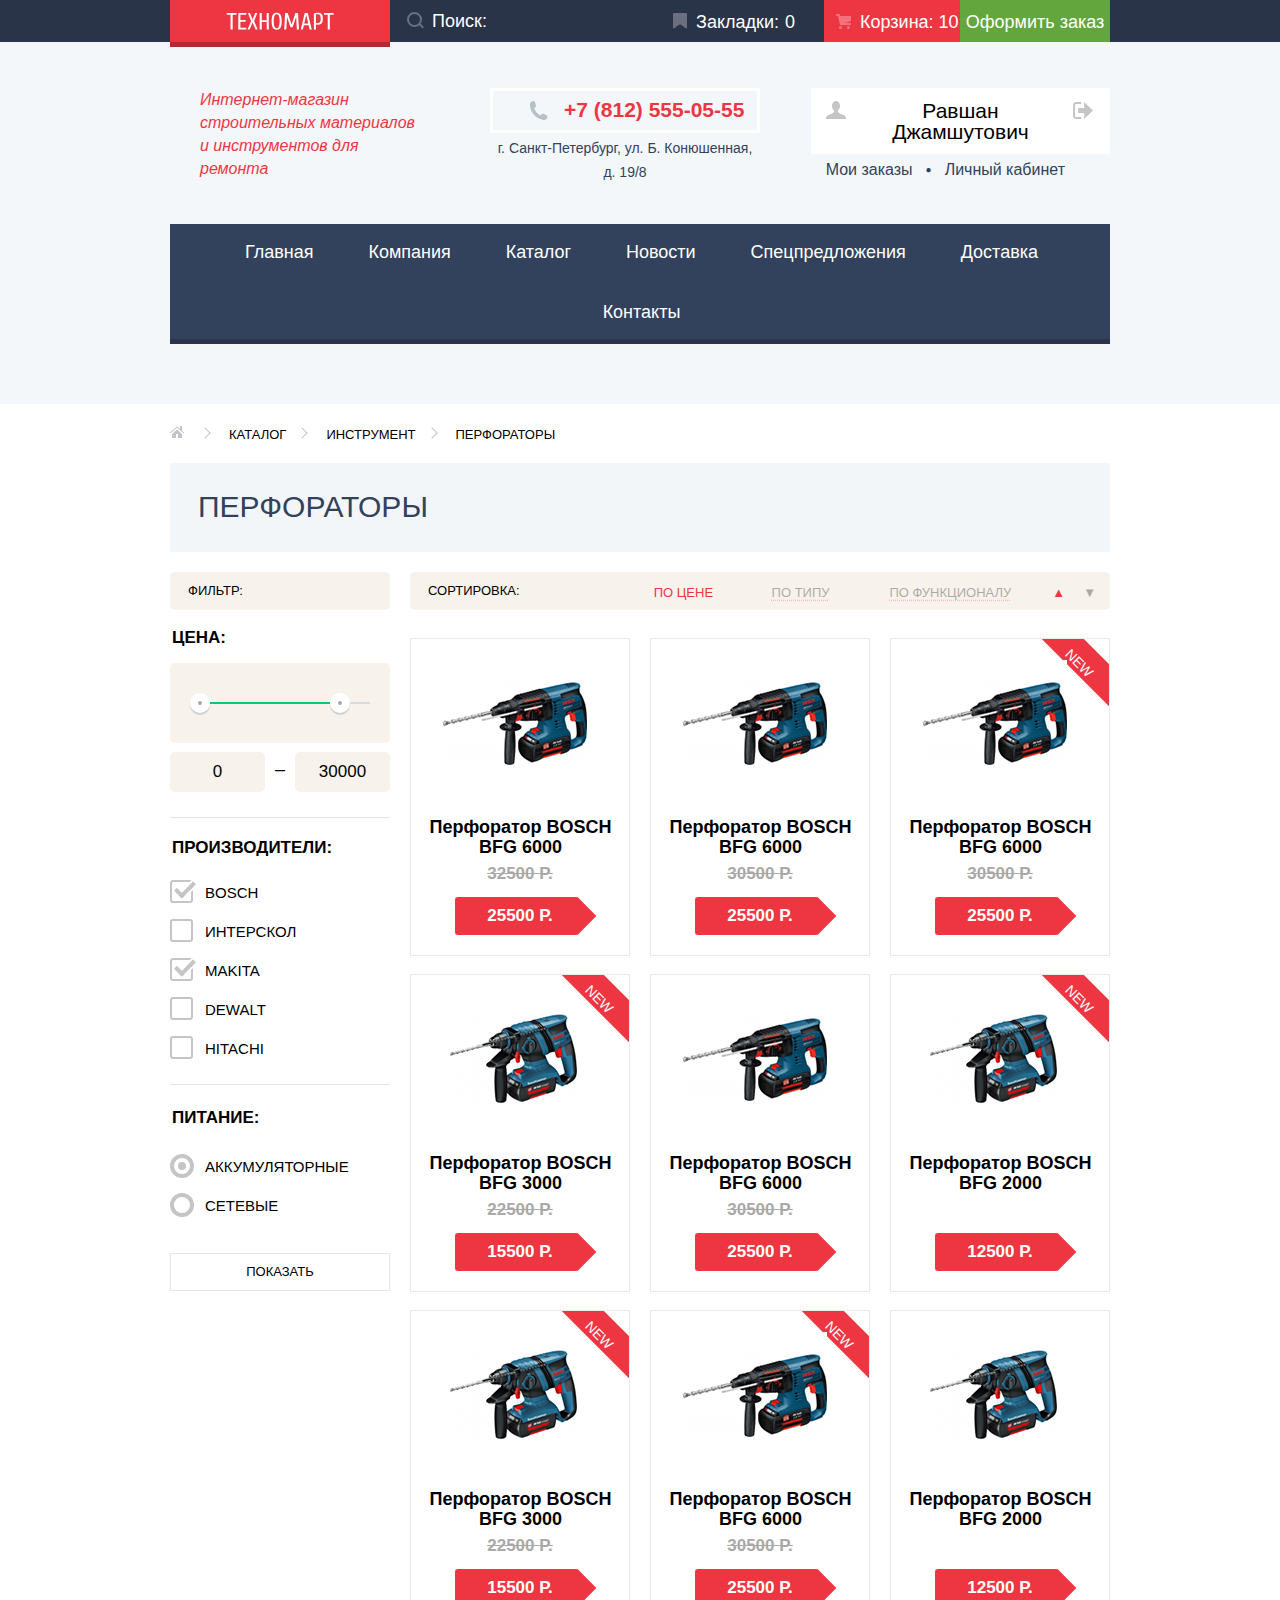
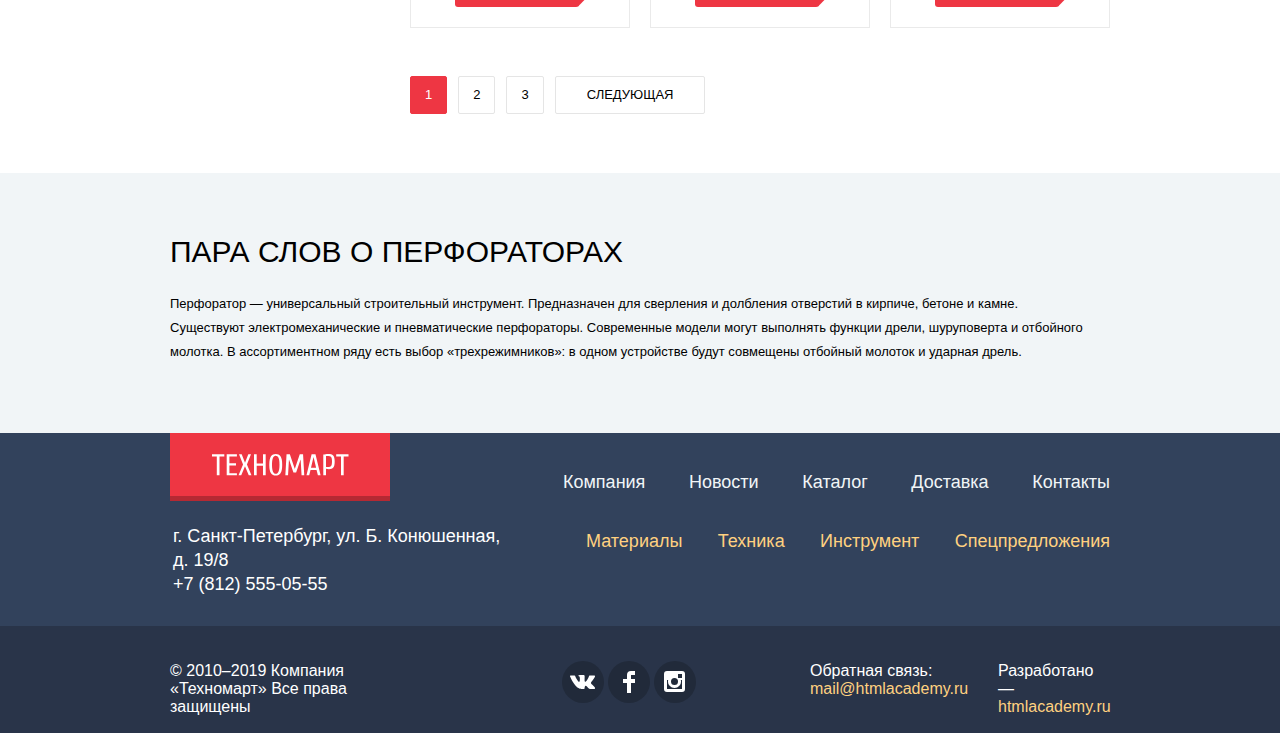
==== commit 1b2ad120: "Исправления согласно критерию Б4" ====
--- a/catalog.html
+++ b/catalog.html
@@ -35,7 +35,7 @@
     <div class="container">
       <nav class="main-navigation">
         <div class="content-navigation">
-          <p class="p-5 header-content">Интернет-магазин <br>строительных материалов <br>и&#160;инструментов для ремонта</p>
+          <p class="p-5 header-content">Интернет-магазин строительных материалов и&#160;инструментов для ремонта</p>
           <div class="header-contacts">
             <a class="h-4 header-phone" href="tel:+78125550555">+7 (812) 555-05-55</a>
             <address class="desc-txt header-address">г.&#160;Санкт-Петербург, ул.&#160;Б.&#160;Конюшенная, д.&#160;19/8</address>
@@ -280,7 +280,7 @@
     <div class="container">
       <article class="articles">
         <h2 class="h-2">Пара слов о&#160;перфораторах</h2>
-        <p class="p-1">Перфоратор &#8212; универсальный строительный инструмент. Предназначен для сверления и&#160;долбления отверстий в&#160;кирпиче, бетоне и&#160;камне. <br>Существуют электромеханические и&#160;пневматические перфораторы. Современные модели могут выполнять функции дрели, шуруповерта и отбойного молотка. <br>В&#160;ассортиментном ряду есть выбор «трехрежимников»: в&#160;одном устройстве будут совмещены отбойный молоток и&#160;ударная дрель.</p>
+        <p class="p-1">Перфоратор &#8212; универсальный строительный инструмент. Предназначен для сверления и&#160;долбления отверстий в&#160;кирпиче, бетоне и&#160;камне. <br>Существуют электромеханические и&#160;пневматические перфораторы. Современные модели могут выполнять функции дрели, шуруповерта и отбойного молотка. В&#160;ассортиментном ряду есть выбор «трехрежимников»: в&#160;одном устройстве будут совмещены отбойный молоток и&#160;ударная дрель.</p>
       </article>
     </div>
   </div>
@@ -292,7 +292,8 @@
       <div class="container">
         <div class="footer-company">
           <a class="footer-logo logo-link" title="Главная" href="index.html"></a>
-          <p class="p-2 footer-contacts">г.&#160;Санкт-Петербург, ул.&#160;Б.&#160;Конюшенная, д.&#160;19/8 <br><a class="footer-phone" href="tel:+78125550555">+7 (812) 555-05-55</a></p>
+          <p class="p-2 footer-contacts">г.&#160;Санкт-Петербург, ул.&#160;Б.&#160;Конюшенная, д.&#160;19/8</p>
+          <a class="p-2 footer-phone" href="tel:+78125550555">+7 (812) 555-05-55</a>
         </div>
         <div class="footer-navigation">
           <ul class="top-navigation">
@@ -313,16 +314,16 @@
     </div>
     <div class="bottom-footer">
       <div class="container">
-        <p class="p-3 copyright">&#169; 2010–2019 Компания «Техномарт» <br>Все права защищены</p>
+        <p class="p-3 copyright">&#169; 2010–2019 Компания «Техномарт» Все права защищены</p>
         <ul class="footer-social">
           <li class="social-button button-vk"><a class="social-link" href=""><span class="visually-hidden">Вконтакте</span></a></li>
           <li class="social-button button-fb"><a class="social-link" href=""><span class="visually-hidden">Фейсбук</span></a></li>
           <li class="social-button button-ig"><a class="social-link" href=""><span class="visually-hidden">Инстаграм</span></a></li>
         </ul>
-        <p class="p-3 developer">Обратная связь: <br>
+        <p class="p-3 developer">Обратная связь: 
           <a href="mailto:mail@htmlacademy.ru">mail&#64;htmlacademy.ru</a>
         </p>
-        <p class="p-3 developer">Разработано &#8212; <br>
+        <p class="p-3 developer">Разработано &#8212; 
           <a href="https://htmlacademy.ru/intensive/htmlcss">htmlacademy.ru</a>
         </p>
         <p class="p-3 developer visually-hidden">Репозиторий создан для обучения на профессиональном онлайн‑курсе «<a href="https://htmlacademy.ru/intensive/htmlcss">HTML и CSS, уровень 1</a>».</p>
--- a/css/style.min.css
+++ b/css/style.min.css
@@ -1 +1 @@
-@-webkit-keyframes bounce{0%{transform:translateY(-2000px)}70%{transform:translateY(30px)}90%{transform:translateY(-10px)}to{transform:translateY(0)}}@keyframes bounce{0%{transform:translateY(-2000px)}70%{transform:translateY(30px)}90%{transform:translateY(-10px)}to{transform:translateY(0)}}@-webkit-keyframes shake{0%,to{transform:translateX(0)}10%,30%,50%,70%,90%{transform:translateX(-10px)}20%,40%,60%,80%{transform:translateX(10px)}}@keyframes shake{0%,to{transform:translateX(0)}10%,30%,50%,70%,90%{transform:translateX(-10px)}20%,40%,60%,80%{transform:translateX(10px)}}@font-face{font-family:"PT Sans";font-style:normal;font-weight:400;src:local("PT Sans Regular"),local("ptsans"),url(../fonts/ptsans.woff2) format("woff2"),url(../fonts/ptsans.woff) format("woff")}@font-face{font-family:"PT Sans";font-style:normal;font-weight:700;src:local("PT Sans Bold"),local("ptsansbold"),url(../fonts/ptsansbold.woff2) format("woff2"),url(../fonts/ptsansbold.woff) format("woff")}@font-face{font-family:"Cuprum";font-style:normal;font-weight:400;src:local("Cuprum Regular"),local("cuprum"),url(../fonts/cuprum.woff2) format("woff2"),url(../fonts/cuprum.woff) format("woff")}@font-face{font-family:"Cuprum";font-style:italic;font-weight:400;src:local("Cuprum Italic"),local("cuprumitalic"),url(../fonts/cuprumitalic.woff2) format("woff2"),url(../fonts/cuprumitalic.woff) format("woff")}@font-face{font-family:"Cuprum";font-style:normal;font-weight:700;src:local("Cuprum Bold"),local("cuprumbold"),url(../fonts/cuprumbold.woff2) format("woff2"),url(../fonts/cuprumbold.woff) format("woff")}@font-face{font-family:"Cuprum";font-style:italic;font-weight:700;src:local("Cuprum Bold Italic"),local("cuprumbolditalic"),url(../fonts/cuprumbolditalic.woff2) format("woff2"),url(../fonts/cuprumbolditalic.woff) format("woff")}:root{--beige: #F9F5F0;--black: #000000;--cadet-blue-crayola: #C1C6CE;--cobalt-blue: #1D2739;--dark-slate-gray: #677280;--dark-yellow-green: #63A63E;--deep-carmine-pink: #EE3643;--deep-yellow-green: #367315;--gainsboro: #E5E5E5;--granny-s-apples: #8ED78F;--herbal: #5FBB2D;--jade: #00CA74;--light-gray: #B5B5B5;--light-plum: #DC91D8;--light-telegray: #CFCFCF;--marengo: #405069;--moderate-blue: #3D546F;--night-blue: #293449;--orient-red: #BA2732;--pale-orange-yellow: #FFD180;--pale-smoky-white: #EAEAEA;--pearl-white: #F7F3EC;--periwinkle-crayola-light: #F1F5F7;--periwinkle-crayola-lighter: #F3F7F9;--periwinkle-crayola-very-light: #F2F6F8;--persian-red: #CA2C37;--sapphire-dark-blue: #161D29;--sapphire-blue: #212A3A;--shiny-orange: #FFBF47;--silver: #C5C5C5;--smoky-white: #F4F4F4;--twitter: #3BBCE3;--rich-yellowish-green: #518534;--very-pale-blue: #D7DCDE;--violet-blue: #32425C;--wet-asphalt: #565656;--white: #FFFFFF;--white-aluminum: #A9A9A9;--white-rgb: 255, 255, 255;--black-rgb: 0, 0, 0;--silver-rgb: 197, 197, 197;--white-aluminum-rgb: 169, 169, 169}body{min-width:940px;margin:0;padding:0;font-weight:400;font-size:14px;line-height:24px;color:var(--black);background-color:var(--white)}a{text-decoration:none}img{max-width:100%;height:auto}.h-1,.h-2,.h-3,.h-4,body{font-family:"Cuprum","Arial Narrow",sans-serif;font-style:normal}.h-1{font-weight:700;font-size:36px;line-height:36px;text-transform:uppercase}.h-2,.h-3,.h-4{line-height:30px}.h-2{font-weight:400;font-size:30px;text-transform:uppercase}.h-3,.h-4{font-weight:700;font-size:24px}.h-4{font-size:21px}.h-5{font-size:13px;line-height:18px;text-transform:uppercase}.h-5,.h-6,.p-1,.p-2,.p-3,.p-4{font-family:"PT Sans","Arial",sans-serif;font-style:normal;font-weight:400}.h-6{font-size:15px;line-height:19px;text-transform:uppercase}.p-1,.p-2,.p-3,.p-4{font-size:13px;line-height:24px}.p-2,.p-3,.p-4{font-family:"Cuprum","Arial Narrow",sans-serif;font-size:18px}.p-3,.p-4{font-size:16px;line-height:18px}.p-4{font-family:"PT Sans","Arial",sans-serif;font-weight:700;font-size:18px;line-height:20px}.bttn-txt,.desc-txt,.p-5,.p-6{font-family:"Cuprum","Arial Narrow",sans-serif;font-weight:400}.p-5{font-style:italic;font-size:16px;line-height:23px}.bttn-txt,.desc-txt,.p-6{font-style:normal}.p-6{font-size:21px;line-height:21px}.bttn-txt,.desc-txt{font-size:14px}.bttn-txt{line-height:18px;text-transform:uppercase}.desc-txt{line-height:24px}.filter-txt,.legend-txt,.price-txt{font-family:"PT Sans","Arial",sans-serif;font-style:normal;font-weight:700;font-size:17px;line-height:18px;text-transform:uppercase}.legend-txt{line-height:30px}.shadow{background:inherit;background-blend-mode:normal;-webkit-filter:drop-shadow(0 4px 20px rgba(var(--black-rgb).15));filter:drop-shadow(0 4px 20px rgba(var(--black-rgb).15))}.page{height:100%}.page-body{min-height:100%}.container{width:940px;margin:0 auto;padding:0}.page-header{display:grid;margin-bottom:59px}.header-bar{height:42px;position:relative;background:var(--night-blue)}.bar-navigation{display:grid}.header-logo{grid-column:1/2;grid-row:1/2;width:220px;height:47px;background-image:url(../img/logo-technomart-24.svg);background-position:56px 12px;background-repeat:no-repeat}.logo-link{background-color:var(--deep-carmine-pink);box-shadow:inset 0 -5px 0 rgba(var(--black-rgb),.24)}.logo-link:active:not(.no-href){background-color:var(--orient-red)}.search-form{grid-column:2/3;grid-row:1/2}.search-block{width:270px;height:42px;display:flex}.search-field{width:100%;height:100%;margin:0;padding:0 0 0 42px;outline:0;border:0;color:var(--white);background:inherit}.search-field::-webkit-input-placeholder{color:inherit;background:inherit}.search-field::-moz-placeholder{color:inherit;background:inherit}.search-field::placeholder{color:inherit;background:inherit}.search-button{position:absolute;top:0;width:37px;height:42px;border:0;background:inherit;cursor:pointer}.search-icon{position:relative;background:inherit;order:-1}.search-icon::before{content:"";position:absolute;top:12px;left:17px;width:15px;height:15px;border:2px solid var(--dark-slate-gray);border-radius:50%;box-sizing:border-box}.search-icon::after{content:"";position:absolute;top:25px;left:29px;width:5px;height:2px;background-color:var(--dark-slate-gray);transform:rotate(45deg)}.search-field:hover+.search-icon::before{border:2px solid var(--white)}.search-field:hover+.search-icon::after{background-color:var(--white)}.search-field:focus{color:var(--black)}.search-field:focus,.search-field:focus+.search-icon{background:var(--white)}.search-field:focus+.search-icon::before{border:2px solid var(--deep-carmine-pink)}.search-field:focus+.search-icon::after{background-color:var(--deep-carmine-pink)}.bookmark-link{grid-column:3/4;grid-row:1/2}.basket-link,.order-link{grid-column:4/5;grid-row:1/2}.order-link{grid-column:5/6}.basket-link,.bookmark-link,.order-link{width:150px;height:42px;text-align:center;color:var(--white)}.order-link{background:var(--dark-yellow-green)}.basket-link span,.bookmark-link span,.order-link span{display:inline-block;vertical-align:middle}.basket-link span,.order-link span{padding:10px 0 8px 5px}.bookmark-link span{padding:10px 2px 8px 4px}.basket-link svg,.bookmark-link svg{padding:10px 0;vertical-align:middle}.basket-link:active,.bookmark-link:active,.order-link:active{background:var(--sapphire-dark-blue)}.order-link:focus,.order-link:hover{background:var(--herbal)}.order-link:active{color:rgba(var(--white-rgb),.5);background:var(--dark-yellow-green)}.basket-link:focus svg path,.basket-link:hover svg path,.bookmark-link:focus svg path,.bookmark-link:hover svg path{opacity:1}.basket-link:active svg path,.bookmark-link:active svg path{opacity:.3}.basket-link-active,.bookmark-link-active{background:var(--deep-carmine-pink)}.header-contacts .header-phone,.header-navigation{background:var(--periwinkle-crayola-lighter)}.main-navigation{padding-top:46px;margin-bottom:60px}.content-navigation{margin-bottom:40px;display:grid;grid-template-columns:1fr 1fr 1fr;gap:20px}.header-content{margin:0;padding-top:0;padding-left:30px;color:var(--deep-carmine-pink)}.header-contacts{padding-right:30px}.header-contacts .header-phone{width:270px;height:45px;padding-top:4px;padding-left:71px;display:block;border:3px solid var(--white);box-sizing:border-box;background-image:url(../img/icon-phone.svg);background-position:36px 10px;background-repeat:no-repeat}.header-phone{margin-bottom:3px;color:var(--deep-carmine-pink)}.header-address{text-align:center;color:var(--violet-blue)}.user-navigation{display:flex;flex-wrap:wrap;align-items:flex-start;align-content:flex-start;justify-content:flex-end}.login-link{width:121px;margin-right:10px;padding:12px 0;color:var(--black)}.login-link svg{padding-top:1px;vertical-align:top;margin-right:7px}.login-link,.register-link,.user-name{text-align:center;background:var(--white)}.register-link{width:150px;padding:12px 0;color:var(--black)}.user-name{position:relative;width:209px;padding:12px 45px}.user-link:nth-child(1) svg{position:absolute;top:13px;left:15px;background-position:0 0}.user-link:nth-child(2){color:var(--black)}.user-link:nth-child(3) svg{position:absolute;top:14px;right:17px;background-position:0 0}.user-marker,.user-order,.user-profile{margin-top:7px}.user-order,.user-profile{color:var(--violet-blue)}.user-profile{margin-right:45px}.user-marker{padding:0 13px;color:var(--violet-blue);font-size:10px;line-height:18px;cursor:pointer}.login-link:focus,.login-link:hover,.register-link:focus,.register-link:hover,.user-marker:focus,.user-marker:hover,.user-order:focus,.user-order:hover,.user-profile:focus,.user-profile:hover{color:var(--deep-carmine-pink)}.login-link:focus svg path,.login-link:hover svg path,.user-link:focus svg path,.user-link:hover svg path{fill:var(--moderate-blue)}.login-link:active,.register-link:active,.user-link:active,.user-marker:active,.user-order:active,.user-profile:active{color:var(--silver)}.login-link:active svg path,.user-link:active svg path{fill:var(--silver)}.site-navigation{margin:0;padding:0;list-style:none;text-align:center;background:var(--violet-blue);box-shadow:inset 0 -5px 0 var(--night-blue)}.site-navigation li{height:60px;display:inline-block;vertical-align:top}.site-navigation a{padding:16px 24px 20px 27px;display:block;color:var(--white)}.site-navigation a:focus:not(.no-href),.site-navigation a:hover:not(.no-href){background:var(--night-blue)}.site-navigation a:active:not(.no-href){opacity:.5;background:var(--cobalt-blue)}.breadcrumbs{position:absolute;margin-top:-150px;padding:0;list-style:none;display:flex;flex-wrap:wrap;justify-content:flex-start}.breadcrumbs-item{position:relative;margin-right:40px}.breadcrumbs-item-link{width:19px;height:19px;display:block;background-image:url(../img/icon-home.svg);background-position:0 4px;background-repeat:no-repeat}.breadcrumbs-item:last-child{margin-right:0}.breadcrumbs-item::after{content:"";position:absolute;top:7px;right:-20px;width:8px;height:8px;border-top:1px solid var(--cadet-blue-crayola);border-right:1px solid var(--cadet-blue-crayola);box-sizing:border-box;background-color:rgb(var(--white-rgb),0);transform:rotate(45deg)}.breadcrumbs-item-current::after{display:none}.breadcrumbs-item-current a,.filter-title h2,.filter-title h3{color:var(--black)}.breadcrumbs-item a:not(.no-href){color:var(--black)}.breadcrumbs-item a:focus:not(.no-href),.breadcrumbs-item a:hover:not(.no-href){text-decoration:underline}.page-title{padding:29px 14px 30px 28px;color:var(--violet-blue);background:var(--periwinkle-crayola-very-light)}.filters{display:flex;flex-wrap:wrap;flex-direction:row;align-items:flex-start;justify-content:space-between}.filter-products{width:220px}.select-products{width:700px;margin-bottom:59px}.select-products .product-item:nth-child(3n){margin-bottom:18px}.select-products .product-list{margin-bottom:30px}.filter-title{width:auto;height:38px;padding-left:18px;padding-right:14px;border-radius:5px;color:var(--black);background:var(--pearl-white);display:flex;align-items:center;justify-content:space-between}.filter-title:not(.filter-navigation){margin-bottom:13px}.filter-form,.filter-item label{padding:0;margin:0}.filter-navigation{margin-bottom:28px}.filter-navigation ul{width:auto;padding:0;margin:0;list-style:none}.filter-navigation li{margin-left:14px;display:inline-block;vertical-align:middle}.filter-navigation li:first-child{margin-left:0}.filter-navigation-price,.filter-navigation-type{width:100px}.filter-navigation-function{width:145px}.filter-navigation-fall,.filter-navigation-rise{width:auto}.filter-navigation-fall a,.filter-navigation-rise a{padding-right:0}.filter-link,.filter-link-triangle{opacity:.3;color:var(--black)}.filter-link:not(.filter-link-active){text-decoration:underline;-webkit-text-decoration-style:dotted;text-decoration-style:dotted;text-underline-position:under;-webkit-text-decoration-color:var(--deep-carmine-pink);text-decoration-color:var(--deep-carmine-pink)}.filter-link:focus:not(.filter-link-active),.filter-link:hover:not(.filter-link-active){opacity:1;color:var(--black);-webkit-text-decoration-style:solid;text-decoration-style:solid;-webkit-text-decoration-color:var(--deep-carmine-pink);text-decoration-color:var(--deep-carmine-pink)}.filter-link-triangle:focus:not(.filter-link-active),.filter-link-triangle:hover:not(.filter-link-active){opacity:1;color:var(--black)}.filter-link-active{opacity:1;color:var(--deep-carmine-pink);text-decoration:none;cursor:default}.filter-item{padding:0;margin:0;border:0}.filter-item:nth-child(1) legend{padding-top:0;padding-bottom:10px}.filter-item:nth-child(1){padding-bottom:25px;margin-bottom:15px}.filter-item:nth-child(2) legend{padding-bottom:20px}.filter-item:nth-child(2){padding-bottom:6px;margin-bottom:18px}.filter-item:nth-child(3) legend{padding-bottom:24px}.filter-item:nth-child(3){margin-bottom:18px}.filter-item:not(.filter-item-last){border-bottom:1px solid var(--gainsboro)}.range-controls{position:relative;height:41px;margin-bottom:9px;padding-top:39px;padding-right:20px;padding-left:20px;background-color:var(--pearl-white);border-radius:5px}.range-controls .scale{width:180px;height:2px;background:var(--very-pale-blue)}.range-controls .bar{width:152px;height:2px;background:var(--jade)}.range-controls .toggle{position:absolute;top:30px;left:0;width:4px;height:4px;border:8px solid var(--white);background-color:var(--white-aluminum);border-radius:50%;box-shadow:0 2px 1px 0 var(--light-telegray);cursor:pointer}.range-controls .toggle-min{left:20px}.range-controls .toggle-max{left:160px}.price-controls{display:flex;justify-content:space-between}.price-controls span{padding:10px 0;font-size:10px}.price-controls input{width:75px;padding:10px;text-align:center;color:var(--black);border:0;border-radius:5px;background:var(--pearl-white);font-family:inherit;font-size:inherit}.filter-item ul{padding:0;margin:0;list-style:none}.filter-option{padding-bottom:20px;padding-left:35px}.filter-option label{position:relative;display:block;cursor:pointer;-webkit-user-select:none;-moz-user-select:none;user-select:none}.range-filter{width:220px;margin-top:0}.filter-input-checkbox+label::before{content:"";position:absolute;left:-35px;top:-3px;width:23px;height:23px;border:2px solid var(--silver);border-radius:3px;box-sizing:border-box}.filter-input-checkbox:checked+label::after{content:"";position:absolute;top:-1px;left:-30px;width:20px;height:11px;border-left:4px solid var(--silver);border-bottom:4px solid var(--silver);box-sizing:border-box;box-shadow:0 2px 0 var(--white),inset 0 -2px 0 var(--white);background:rgb(var(--white-rgb),.01);transform:rotate(-45deg)}.filter-input-radio+label::before{content:"";position:absolute;left:-35px;top:-3px;width:24px;height:24px;border:4px solid var(--silver);border-radius:50%;box-sizing:border-box}.filter-input-radio:checked+label::after{content:"";position:absolute;top:5px;left:-27px;width:8px;height:8px;background-color:var(--silver);border-radius:50%}.filter-button{width:100%;height:38px;color:var(--black);border:1px solid var(--gainsboro);box-sizing:border-box;background:var(--white);cursor:pointer}.filter-input-checkbox:focus+label::before,.filter-input-checkbox:hover+label::before{border:2px solid var(--light-gray)}.filter-input-checkbox:checked:focus+label::after,.filter-input-checkbox:checked:hover+label::after{border-left:4px solid var(--light-gray);border-bottom:4px solid var(--light-gray)}.filter-input-radio:focus+label::before,.filter-input-radio:hover+label::before{border:4px solid var(--light-gray)}.filter-input-radio:checked:focus+label::after,.filter-input-radio:checked:hover+label::after{background-color:var(--light-gray)}.filter-input-checkbox:disabled+label,.filter-input-radio:disabled+label{color:var(--black);mix-blend-mode:normal;opacity:.4;cursor:default}.features{margin-bottom:59px}.feature-gallery{margin:0;padding:0;list-style:none;display:grid;grid-template-columns:1fr 1fr 1fr;gap:20px;align-content:start}.feature-item{width:300px;height:123px;display:flex;flex-direction:column}.feature-item:nth-child(1){grid-column:1/2;grid-row:1/2;background:var(--shiny-orange);background-image:url(../img/icon-1.svg);background-position:213px 31px;background-repeat:no-repeat}.feature-item:nth-child(2){grid-column:2/3;grid-row:1/2;background:var(--twitter);background-image:url(../img/icon-2.svg);background-position:194px 34px;background-repeat:no-repeat}.feature-item:nth-child(3){grid-column:3/4;grid-row:1/2;background:var(--light-plum);background-image:url(../img/icon-3.svg);background-position:191px 31px;background-repeat:no-repeat}.feature-item:nth-child(4){grid-column:3/4;grid-row:2/3;background:var(--granny-s-apples);background-image:url(../img/icon-4.svg);background-position:196px 26px;background-repeat:no-repeat}.feature-item:nth-child(5){grid-column:3/4;grid-row:3/4;background:var(--pale-orange-yellow);background-image:url(../img/icon-5.svg);background-position:191px 32px;background-repeat:no-repeat}.feature-link,.feature-title{display:flex;color:var(--white)}.feature-title{margin:20px 23px 14px}.feature-link{width:135px;height:38px;margin-left:23px;align-items:center;justify-content:center;background:rgba(var(--white-rgb),.3)}.feature-link:focus,.feature-link:hover{background:rgba(var(--silver-rgb),.3);background-blend-mode:normal}.feature-link:active{background:rgba(var(--white-aluminum-rgb),.3)}.gallery-sliders{width:620px;height:266px;margin:0;padding:0;grid-column:1/3;grid-row:2/4;background:var(--silver)}.gallery-drill{background-image:url(../img/snippet-drill.jpg)}.gallery-perforator{background-image:url(../img/snippet-perforator.jpg)}.gallery-slider{display:none;width:620px;height:104px;margin:0 0 20px;padding:0;background:rgb(var(--black-rgb),.25)}.gallery-slider-active{display:block}.gallery-text,.gallery-title{margin:0;padding:23px 20px 5px 24px;color:var(--white)}.gallery-text{padding:0 20px 0 24px}.gallery-slider-button{margin:0 20px 38px 24px;display:flex;justify-content:space-between}.gallery-button{width:22px;height:40px;border:0;background:rgb(var(--white-rgb),0);cursor:pointer}.gallery-button-back,.gallery-button-next{position:relative}.gallery-button-next{transform:rotate(-180deg)}.gallery-button-back::after,.gallery-button-next::after{content:"";position:absolute;bottom:6px;left:6px;width:28px;height:28px;border-bottom:3px solid var(--white);border-left:3px solid var(--white);box-sizing:border-box;background-color:rgb(var(--white-rgb),0);background-position:0 0;transform:rotate(45deg)}.gallery-slider-bottom{height:38px;display:grid;grid-template-columns:216px 1fr;align-items:flex-end}.catalog-link{margin-left:24px}.gallery-radio-group{width:188px;height:30px;display:flex;flex-wrap:nowrap;flex-direction:row;align-items:center;justify-content:center}.gallery-radio-button{width:10px;height:10px;display:block;margin:5px;border:2px solid var(--white);border-radius:50%;box-sizing:border-box;background:var(--white)}.gallery-radio-active{background:var(--deep-carmine-pink)}.gallery-radio-button:not(.gallery-radio-active){cursor:pointer}.gallery-radio-button:focus:not(.gallery-radio-active),.gallery-radio-button:hover:not(.gallery-radio-active){background:rgb(var(--white-rgb),0)}.gallery-button:hover{outline:0}.button{width:192px;padding:10px 0;display:block;text-align:center;color:var(--white);background:var(--deep-carmine-pink)}.button:focus,.button:hover{background:var(--persian-red)}.button:active{background:var(--orient-red)}.populars{height:89px;margin-bottom:20px;padding-left:28px;padding-right:14px;display:flex;flex-direction:row;align-items:center;justify-content:space-between;background:var(--beige)}.popular-title{color:var(--violet-blue);background:inherit}.popular-products{margin-bottom:52px}.product-list{margin:0;padding:0;list-style:none;display:flex;flex-wrap:wrap;align-content:flex-start;justify-content:space-between}.popular-products .product-item:nth-child(4n){margin-bottom:18px}.product-item{position:relative;width:220px;height:318px;margin:0;padding:0;background:var(--white);border:1px solid var(--pale-smoky-white);box-sizing:border-box}.product-link{width:100%;height:100%;margin:0;padding:0}.product-title{margin:178px 16px 8px 17px;padding:0;text-align:center;color:var(--black)}.basket-button::before,.new-price::after,.product-picture{position:absolute;background-position:0 0}.snippet-32961{top:5px;left:17px}.snippet-18927{top:28px;left:39px}.snippet-945{top:21px;left:32px}.old-price{margin:0 50px 14px 44px;padding:0 0 0 6px;text-align:center;-webkit-text-decoration-line:line-through;text-decoration-line:line-through;color:var(--white-aluminum)}.new-price{position:relative;margin:0 50px 0 44px;padding:10px 0 10px 6px;text-align:center;border-radius:3px;color:var(--white);background:var(--deep-carmine-pink)}.basket-button::before,.new-price::after{content:""}.new-price::after{width:26px;height:26px;top:6px;right:-12px;background-color:var(--deep-carmine-pink);transform:rotate(45deg)}.basket-button,.bookmark-button{position:absolute;left:41px;text-align:center;border-radius:2px;visibility:hidden}.basket-button{min-width:120px;padding:10px 0 10px 15px;top:38px;color:var(--white);background:var(--dark-yellow-green);box-shadow:inset 0 -3px 0 var(--deep-yellow-green)}.bookmark-button{min-width:135px;padding:7px;top:86px;color:var(--violet-blue);border:3px solid var(--dark-yellow-green);box-sizing:border-box}.basket-button::before{width:15px;height:15px;left:30px;opacity:.3;background-image:url(../img/icon-cart.svg);background-repeat:no-repeat;background-size:cover}.brand-list li:focus,.brand-list li:hover,.product-item:focus,.product-item:hover{background-blend-mode:normal;-webkit-filter:drop-shadow(0 4px 20px rgba(var(--black-rgb),.15));filter:drop-shadow(0 4px 20px rgba(var(--black-rgb),.15))}.product-item:focus .product-picture,.product-item:hover .product-picture{visibility:hidden}.product-item:focus .basket-button,.product-item:focus .bookmark-button,.product-item:hover .basket-button,.product-item:hover .bookmark-button{visibility:visible}.basket-button:focus,.basket-button:hover{background:var(--herbal)}.bookmark-button:focus,.bookmark-button:hover{border:3px solid var(--violet-blue)}.basket-button:active{background:var(--rich-yellowish-green)}.bookmark-button:active,.brand-list li:active{opacity:.5}.new-action{position:relative}.new-action::after,.new-action::before{position:absolute;background-position:0 0}.new-action::before{content:"";width:68px;height:68px;top:0;right:0;background-image:linear-gradient(to right top,rgba(var(--white-rgb),0) 50%,var(--deep-carmine-pink) 51%,var(--deep-carmine-pink) 81%,rgba(var(--white-rgb),0) 82%)}.new-action::after{content:"new";top:15px;right:13px;text-align:center;text-transform:uppercase;font-family:"Cuprum","Arial Narrow",sans-serif;font-style:normal;font-weight:400;font-size:14px;line-height:18px;color:var(--white);transform:rotate(45deg)}.pagination-list{display:flex;flex-wrap:wrap;padding:0;margin:0;list-style:none}.pagination-item{margin-right:11px}.pagination-item:last-child{margin-right:0}.pagination-item a{display:block;padding:9px 14px;background:var(--white);border:1px solid var(--gainsboro);box-sizing:border-box;border-radius:2px}.pagination-item:last-child a{padding:9px 31px}.pagination-list a:not(.no-href){color:var(--black)}.pagination-item a:focus:not(.no-href),.pagination-item a:hover:not(.no-href){border:1px solid var(--silver)}.pagination-item a:active:not(.no-href){border:1px solid var(--deep-carmine-pink)}.pagination-item-current a,.pagination-item-current a:active,.pagination-item-current a:focus,.pagination-item-current a:hover{color:var(--white);border:1px solid var(--deep-carmine-pink);background-color:var(--deep-carmine-pink)}.popular-brands{margin-bottom:70px}.brand-list{margin:0;padding:0;list-style:none;display:grid;grid-template-columns:1fr 1fr 1fr 1fr;gap:20px}.brand-list li{width:220px;height:145px;background:var(--white);border:1px solid var(--pale-smoky-white);box-sizing:border-box}.brand-list a{width:100%;height:100%;display:flex;flex-wrap:wrap;align-items:center;justify-content:center}.main-services{background:var(--periwinkle-crayola-light)}.main-services .container{display:grid;grid-template-columns:1fr 2fr;gap:10px}.services{margin-top:40px;grid-column:1/3;grid-row:1/2}.service-aside{width:240px;min-height:279px;grid-column:1/2;grid-row:2/3;padding-top:48px;position:relative}.service-aside::before{content:"";position:absolute;width:10px;height:279px;top:0;right:0;background-blend-mode:normal;background-image:url(../img/aside-border.png);background-position:0 0;background-repeat:no-repeat;z-index:1}.service-list{margin:0;padding:0;list-style:none}.service-item{width:240px;height:61px;color:var(--white);background:var(--violet-blue);background-blend-mode:normal;box-shadow:inset 0 1px 0 var(--marengo);-webkit-filter:drop-shadow(0 1px 0 var(--night-blue));filter:drop-shadow(0 1px 0 var(--night-blue))}.service-item-active{color:var(--violet-blue);background:var(--white);background-blend-mode:normal;box-shadow:0 1px 0 var(--white);-webkit-filter:drop-shadow(0 1px 0 var(--white));filter:drop-shadow(0 1px 0 var(--white))}.service-item label{margin:auto 0;padding:13px 22px;display:block;cursor:pointer}.service-item:focus:not(.service-item-active),.service-item:hover:not(.service-item-active){background:var(--night-blue)}.service-sliders{padding-top:5px;grid-column:2/3;grid-row:2/3}.service-slider{width:619px;height:286px;margin:0;padding:0;display:none}.modal-basket-top h3,.modal-bookmark-top h3,.service-delivery,.service-discount,.service-guarantee{position:relative}.service-delivery::after,.service-discount::after,.service-guarantee::after{content:"";position:absolute;width:468px;height:261px;bottom:4px;right:1px;background-image:url(../img/snippet-delivery.png);background-repeat:no-repeat;background-position:0 0}.service-discount::after,.service-guarantee::after{width:389px;height:283px;right:-10px;background-image:url(../img/snippet-guarantee.png)}.service-discount::after{width:465px;height:285px;bottom:2px;background-image:url(../img/snippet-discount.png)}.service-slider-active{display:block}.service-title{margin-bottom:30px;color:var(--violet-blue)}.service-slider p{margin-bottom:24px}.main-bottom{padding-bottom:70px}.main-bottom .container{display:grid;grid-template-columns:2fr 1fr;-moz-column-gap:40px;column-gap:40px}.company{padding-top:46px}.company-content{margin-bottom:26px}.company-service p{margin-bottom:2px}.partner-list{margin-bottom:7px;display:flex;flex-wrap:wrap;flex-direction:column}.partner-link{margin-left:37px;margin-bottom:12px;position:relative;color:var(--black)}.partner-link::after{content:"";position:absolute;top:12px;left:-37px;width:25px;height:2px;background-color:var(--deep-carmine-pink)}.company .button{width:220px}.contacts{padding-top:46px}.contacts-content{margin-bottom:32px}.contacts-map{width:300px;height:158px;padding:0;margin-bottom:25px}.contacts .button{width:100%}.main-articles{display:grid;background:var(--periwinkle-crayola-light)}.articles{margin-top:64px;padding-bottom:56px}.main-footer{display:grid;grid-template-rows:193px 107px}.top-footer{background:var(--violet-blue)}.top-footer .container{display:grid;grid-template-columns:389px 1fr;-moz-column-gap:4px;column-gap:4px}.footer-company{display:flex;flex-wrap:wrap;color:var(--white)}.footer-phone{color:inherit}.footer-logo{width:220px;height:68px;margin-bottom:5px;background-image:url(../img/logo-technomart-30.svg);background-position:41px 20px;background-repeat:no-repeat}.footer-contacts{margin-left:3px}.footer-navigation{margin-top:37px}.top-navigation{margin:0;padding:0;list-style:none;display:flex;flex-wrap:wrap;flex-direction:row;justify-content:space-between}.top-navigation a{color:var(--periwinkle-crayola-light)}.top-navigation a:focus:not(.no-href),.top-navigation a:hover:not(.no-href){-webkit-text-decoration-line:underline;text-decoration-line:underline}.top-navigation a:active:not(.no-href){-webkit-text-decoration-line:none;text-decoration-line:none;opacity:.5}.bottom-navigation{margin:34px 0 0 23px;padding:0;list-style:none;display:flex;flex-wrap:wrap;flex-direction:row;justify-content:space-between}.bottom-navigation a,.developer a{color:var(--pale-orange-yellow)}.bottom-navigation a:focus:not(.no-href),.bottom-navigation a:hover:not(.no-href){-webkit-text-decoration-line:underline;text-decoration-line:underline}.bottom-navigation a:active:not(.no-href){opacity:.5;-webkit-text-decoration-line:none;text-decoration-line:none}.bottom-footer{background:var(--night-blue)}.bottom-footer .container{padding-top:20px;display:grid;grid-template-columns:389px 251px 188px 1fr 1px}.copyright{color:var(--white)}.footer-social{width:140px;margin:0;padding:0;list-style:none;text-align:center}.social-button{width:42px;height:42px;margin-top:15px;display:inline-block;vertical-align:top;border:2px solid inherit;border-radius:50%;box-sizing:border-box;background-color:var(--sapphire-blue);background-position:center center;background-repeat:no-repeat}.button-vk{background-image:url(../img/icon-vk.svg)}.button-fb{background-image:url(../img/icon-fb.svg)}.button-ig{background-image:url(../img/icon-insta.svg)}.social-link{width:100%;height:100%;display:block;color:var(--white)}.social-button:active,.social-button:focus,.social-button:hover{background-color:var(--deep-carmine-pink)}.developer{color:var(--white)}.developer a:focus,.developer a:hover{-webkit-text-decoration-line:underline;text-decoration-line:underline}.developer a:active{color:var(--deep-carmine-pink);-webkit-text-decoration-line:none;text-decoration-line:none}.hidden-content{visibility:hidden}.visually-hidden{position:absolute;width:1px;height:1px;margin:-1px;border:0;padding:0;white-space:nowrap;-webkit-clip-path:inset(100%);clip-path:inset(100%);clip:rect(0 0 0 0);overflow:hidden}.cut-down,.modal{display:none}.modal{position:fixed;top:0;right:0;bottom:0;left:0;margin:auto;border-top:7px solid var(--deep-carmine-pink);box-shadow:0 0 14.7px rgba(47,42,43,.5)}.modal-close,.modal-map{background-repeat:no-repeat}.modal-close{position:absolute;width:21px;height:21px;top:10px;right:10px;border:0;background:rgba(var(--white-rgb),0);background-position:top right;background-size:cover;cursor:pointer}.modal-close::after,.modal-close::before{content:"";position:absolute;top:8px;left:-4px;width:28px;height:5px;background-color:var(--deep-carmine-pink);transform:rotate(45deg)}.modal-close::after{transform:rotate(-45deg)}.modal-map{width:943px;height:442px;color:var(--wet-asphalt);background:var(--wet-asphalt);background-image:url(../img/popup-map.jpg);background-position:center center}.modal-map iframe{border:0}.modal-map-show{display:block;-webkit-animation:bounce .6s;animation:bounce .6s}.modal-feedback{width:620px;height:423px}.modal-feedback-show{display:block;-webkit-animation:bounce .6s;animation:bounce .6s}.modal-feedback-error{-webkit-animation:shake .6s;animation:shake .6s}.modal-feedback-form{display:grid;grid-template-rows:311px 112px;background:var(--white)}.modal-feedback-top{margin:40px 80px;width:460px;display:flex;flex-wrap:wrap;align-items:flex-start;align-content:start;justify-content:space-between;background:var(--white)}.modal-feedback-wrapper{display:block;margin-bottom:11px;color:var(--black)}.modal-feedback-field,.modal-feedback-textarea{padding:7px 12px;color:var(--greydark);background:var(--white);border:2px solid var(--silver);box-sizing:border-box;border-radius:2px}.modal-feedback-field{width:220px;height:38px;margin-bottom:13px}.modal-feedback-textarea{width:460px;height:114px}.modal-feedback-bottom{display:flex;flex-wrap:wrap;align-items:center;justify-content:center;background:var(--pale-smoky-white)}.modal-feedback-button{width:460px;height:38px;text-align:center;text-transform:uppercase;border:0;color:var(--white);background:var(--deep-carmine-pink);cursor:pointer}.modal-basket,.modal-bookmark{width:620px;height:275px}.modal-basket-show,.modal-bookmark-show{display:block;-webkit-animation:bounce .6s;animation:bounce .6s}.modal-basket-form,.modal-bookmark-form{display:grid;grid-template-rows:163px 112px;background:var(--white)}.modal-basket-bottom,.modal-basket-top,.modal-bookmark-bottom,.modal-bookmark-top{display:flex;flex-wrap:wrap;align-items:center;justify-content:center}.modal-basket-top h3::before,.modal-bookmark-top h3::before{content:"";position:absolute;top:-19px;left:-95px;width:66px;height:66px;border-radius:50%;box-sizing:border-box;background-position:0 0;background:var(--dark-yellow-green)}.modal-basket-top h3::after,.modal-bookmark-top h3::after{content:"";position:absolute;top:2px;left:-78px;width:35px;height:20px;border-left:7px solid var(--white);border-bottom:7px solid var(--white);box-sizing:border-box;background-position:0 0;background:rgb(var(--white-rgb),.01);transform:rotate(-45deg)}.modal-basket-bottom,.modal-bookmark-bottom{background:var(--pale-smoky-white)}.modal-basket-button,.modal-bookmark-button{width:192px;min-height:38px;text-align:center;text-transform:uppercase;border:0;color:var(--white);background:var(--deep-carmine-pink);cursor:pointer}.modal-basket-button:first-child,.modal-bookmark-button:first-child{margin-right:5px;color:var(--white);background:var(--deep-carmine-pink)}.modal-basket-button:last-child,.modal-bookmark-button:last-child{margin-left:5px;color:var(--black);background:var(--white)}
+@-webkit-keyframes bounce{0%{transform:translateY(-2000px)}70%{transform:translateY(30px)}90%{transform:translateY(-10px)}to{transform:translateY(0)}}@keyframes bounce{0%{transform:translateY(-2000px)}70%{transform:translateY(30px)}90%{transform:translateY(-10px)}to{transform:translateY(0)}}@-webkit-keyframes shake{0%,to{transform:translateX(0)}10%,30%,50%,70%,90%{transform:translateX(-10px)}20%,40%,60%,80%{transform:translateX(10px)}}@keyframes shake{0%,to{transform:translateX(0)}10%,30%,50%,70%,90%{transform:translateX(-10px)}20%,40%,60%,80%{transform:translateX(10px)}}@font-face{font-family:"PT Sans";font-style:normal;font-weight:400;src:local("PT Sans Regular"),local("ptsans"),url(../fonts/ptsans.woff2) format("woff2"),url(../fonts/ptsans.woff) format("woff")}@font-face{font-family:"PT Sans";font-style:normal;font-weight:700;src:local("PT Sans Bold"),local("ptsansbold"),url(../fonts/ptsansbold.woff2) format("woff2"),url(../fonts/ptsansbold.woff) format("woff")}@font-face{font-family:"Cuprum";font-style:normal;font-weight:400;src:local("Cuprum Regular"),local("cuprum"),url(../fonts/cuprum.woff2) format("woff2"),url(../fonts/cuprum.woff) format("woff")}@font-face{font-family:"Cuprum";font-style:italic;font-weight:400;src:local("Cuprum Italic"),local("cuprumitalic"),url(../fonts/cuprumitalic.woff2) format("woff2"),url(../fonts/cuprumitalic.woff) format("woff")}@font-face{font-family:"Cuprum";font-style:normal;font-weight:700;src:local("Cuprum Bold"),local("cuprumbold"),url(../fonts/cuprumbold.woff2) format("woff2"),url(../fonts/cuprumbold.woff) format("woff")}@font-face{font-family:"Cuprum";font-style:italic;font-weight:700;src:local("Cuprum Bold Italic"),local("cuprumbolditalic"),url(../fonts/cuprumbolditalic.woff2) format("woff2"),url(../fonts/cuprumbolditalic.woff) format("woff")}:root{--beige: #F9F5F0;--black: #000000;--cadet-blue-crayola: #C1C6CE;--cobalt-blue: #1D2739;--dark-slate-gray: #677280;--dark-yellow-green: #63A63E;--deep-carmine-pink: #EE3643;--deep-yellow-green: #367315;--gainsboro: #E5E5E5;--granny-s-apples: #8ED78F;--herbal: #5FBB2D;--jade: #00CA74;--light-gray: #B5B5B5;--light-plum: #DC91D8;--light-telegray: #CFCFCF;--marengo: #405069;--moderate-blue: #3D546F;--night-blue: #293449;--orient-red: #BA2732;--pale-orange-yellow: #FFD180;--pale-smoky-white: #EAEAEA;--pearl-white: #F7F3EC;--periwinkle-crayola-light: #F1F5F7;--periwinkle-crayola-lighter: #F3F7F9;--periwinkle-crayola-very-light: #F2F6F8;--persian-red: #CA2C37;--sapphire-dark-blue: #161D29;--sapphire-blue: #212A3A;--shiny-orange: #FFBF47;--silver: #C5C5C5;--smoky-white: #F4F4F4;--twitter: #3BBCE3;--rich-yellowish-green: #518534;--very-pale-blue: #D7DCDE;--violet-blue: #32425C;--wet-asphalt: #565656;--white: #FFFFFF;--white-aluminum: #A9A9A9;--white-rgb: 255, 255, 255;--black-rgb: 0, 0, 0;--silver-rgb: 197, 197, 197;--white-aluminum-rgb: 169, 169, 169}body{min-width:940px;margin:0;padding:0;font-weight:400;font-size:14px;line-height:24px;color:var(--black);background-color:var(--white)}a{text-decoration:none}img{max-width:100%;height:auto}.h-1,.h-2,.h-3,.h-4,body{font-family:"Cuprum","Arial Narrow",sans-serif;font-style:normal}.h-1{font-weight:700;font-size:36px;line-height:36px;text-transform:uppercase}.h-2,.h-3,.h-4{line-height:30px}.h-2{font-weight:400;font-size:30px;text-transform:uppercase}.h-3,.h-4{font-weight:700;font-size:24px}.h-4{font-size:21px}.h-5{font-size:13px;line-height:18px;text-transform:uppercase}.h-5,.h-6,.p-1,.p-2,.p-3,.p-4{font-family:"PT Sans","Arial",sans-serif;font-style:normal;font-weight:400}.h-6{font-size:15px;line-height:19px;text-transform:uppercase}.p-1,.p-2,.p-3,.p-4{font-size:13px;line-height:24px}.p-2,.p-3,.p-4{font-family:"Cuprum","Arial Narrow",sans-serif;font-size:18px}.p-3,.p-4{font-size:16px;line-height:18px}.p-4{font-family:"PT Sans","Arial",sans-serif;font-weight:700;font-size:18px;line-height:20px}.bttn-txt,.desc-txt,.p-5,.p-6{font-family:"Cuprum","Arial Narrow",sans-serif;font-weight:400}.p-5{font-style:italic;font-size:16px;line-height:23px}.bttn-txt,.desc-txt,.p-6{font-style:normal}.p-6{font-size:21px;line-height:21px}.bttn-txt,.desc-txt{font-size:14px}.bttn-txt{line-height:18px;text-transform:uppercase}.desc-txt{line-height:24px}.filter-txt,.legend-txt,.price-txt{font-family:"PT Sans","Arial",sans-serif;font-style:normal;font-weight:700;font-size:17px;line-height:18px;text-transform:uppercase}.legend-txt{line-height:30px}.shadow{background:inherit;background-blend-mode:normal;-webkit-filter:drop-shadow(0 4px 20px rgba(var(--black-rgb).15));filter:drop-shadow(0 4px 20px rgba(var(--black-rgb).15))}.page{height:100%}.page-body{min-height:100%}.container{width:940px;margin:0 auto;padding:0}.page-header{display:grid;margin-bottom:59px}.header-bar{height:42px;position:relative;background:var(--night-blue)}.bar-navigation{display:grid}.header-logo{grid-column:1/2;grid-row:1/2;width:220px;height:47px;background-image:url(../img/logo-technomart-24.svg);background-position:56px 12px;background-repeat:no-repeat}.logo-link{background-color:var(--deep-carmine-pink);box-shadow:inset 0 -5px 0 rgba(var(--black-rgb),.24)}.logo-link:active:not(.no-href){background-color:var(--orient-red)}.search-form{grid-column:2/3;grid-row:1/2}.search-block{width:270px;height:42px;display:flex}.search-field{width:100%;height:100%;margin:0;padding:0 0 0 42px;outline:0;border:0;color:var(--white);background:inherit}.search-field::-webkit-input-placeholder{color:inherit;background:inherit}.search-field::-moz-placeholder{color:inherit;background:inherit}.search-field::placeholder{color:inherit;background:inherit}.search-button{position:absolute;top:0;width:37px;height:42px;border:0;background:inherit;cursor:pointer}.search-icon{position:relative;background:inherit;order:-1}.search-icon::before{content:"";position:absolute;top:12px;left:17px;width:15px;height:15px;border:2px solid var(--dark-slate-gray);border-radius:50%;box-sizing:border-box}.search-icon::after{content:"";position:absolute;top:25px;left:29px;width:5px;height:2px;background-color:var(--dark-slate-gray);transform:rotate(45deg)}.search-field:hover+.search-icon::before{border:2px solid var(--white)}.search-field:hover+.search-icon::after{background-color:var(--white)}.search-field:focus{color:var(--black)}.search-field:focus,.search-field:focus+.search-icon{background:var(--white)}.search-field:focus+.search-icon::before{border:2px solid var(--deep-carmine-pink)}.search-field:focus+.search-icon::after{background-color:var(--deep-carmine-pink)}.bookmark-link{grid-column:3/4;grid-row:1/2}.basket-link,.order-link{grid-column:4/5;grid-row:1/2}.order-link{grid-column:5/6}.bookmark-link,.order-link{width:150px;height:42px;text-align:center;color:var(--white)}.basket-link{width:136px;height:42px;margin-left:14px;color:var(--white)}.order-link{background:var(--dark-yellow-green)}.basket-link span,.bookmark-link span,.order-link span{display:inline-block;vertical-align:middle}.bookmark-link span{padding:10px 2px 8px 4px}.basket-link span{padding:10px 1px 8px 4px}.order-link span{padding:10px 0 8px;text-align:center}.basket-link svg,.bookmark-link svg{vertical-align:middle}.basket-link svg{padding-left:12px}.basket-link:active,.bookmark-link:active,.order-link:active{background:var(--sapphire-dark-blue)}.order-link:focus,.order-link:hover{background:var(--herbal)}.order-link:active{color:rgba(var(--white-rgb),.5);background:var(--dark-yellow-green)}.basket-link:focus svg path,.basket-link:hover svg path,.bookmark-link:focus svg path,.bookmark-link:hover svg path{opacity:1}.basket-link:active svg path,.bookmark-link:active svg path{opacity:.3}.basket-link-active,.bookmark-link-active{background-color:var(--deep-carmine-pink)}.header-contacts .header-phone,.header-navigation{background:var(--periwinkle-crayola-lighter)}.main-navigation{padding-top:46px;margin-bottom:60px}.content-navigation{margin-bottom:40px;display:grid;grid-template-columns:1fr 1fr 1fr;gap:20px}.header-content{margin:0;padding:0 45px 0 30px;color:var(--deep-carmine-pink)}.header-contacts{padding-right:30px}.header-contacts .header-phone{width:270px;height:45px;padding-top:4px;padding-left:71px;display:block;border:3px solid var(--white);box-sizing:border-box;background-image:url(../img/icon-phone.svg);background-position:36px 10px;background-repeat:no-repeat}.header-phone{margin-bottom:3px;color:var(--deep-carmine-pink)}.header-address{text-align:center;color:var(--violet-blue)}.user-navigation{display:flex;flex-wrap:wrap;align-items:flex-start;align-content:flex-start;justify-content:flex-end}.login-link{width:121px;margin-right:10px;padding:12px 0;color:var(--black)}.login-link svg{padding-top:1px;vertical-align:top;margin-right:7px}.login-link,.register-link,.user-name{text-align:center;background:var(--white)}.register-link{width:150px;padding:12px 0;color:var(--black)}.user-name{position:relative;width:209px;padding:12px 45px}.user-link:nth-child(1) svg{position:absolute;top:13px;left:15px;background-position:0 0}.user-link:nth-child(2){color:var(--black)}.user-link:nth-child(3) svg{position:absolute;top:14px;right:17px;background-position:0 0}.user-marker,.user-order,.user-profile{margin-top:7px}.user-order,.user-profile{color:var(--violet-blue)}.user-profile{margin-right:45px}.user-marker{padding:0 13px;color:var(--violet-blue);font-size:10px;line-height:18px;cursor:pointer}.login-link:focus,.login-link:hover,.register-link:focus,.register-link:hover,.user-marker:focus,.user-marker:hover,.user-order:focus,.user-order:hover,.user-profile:focus,.user-profile:hover{color:var(--deep-carmine-pink)}.login-link:focus svg path,.login-link:hover svg path,.user-link:focus svg path,.user-link:hover svg path{fill:var(--moderate-blue)}.login-link:active,.register-link:active,.user-link:active,.user-marker:active,.user-order:active,.user-profile:active{color:var(--silver)}.login-link:active svg path,.user-link:active svg path{fill:var(--silver)}.site-navigation{margin:0;padding:0;list-style:none;text-align:center;background:var(--violet-blue);box-shadow:inset 0 -5px 0 var(--night-blue)}.site-navigation li{height:60px;display:inline-block;vertical-align:top}.site-navigation a{padding:16px 24px 20px 27px;display:block;color:var(--white)}.site-navigation a:focus:not(.no-href),.site-navigation a:hover:not(.no-href){background:var(--night-blue)}.site-navigation a:active:not(.no-href){opacity:.5;background:var(--cobalt-blue)}.breadcrumbs{position:absolute;margin-top:-150px;padding:0;list-style:none;display:flex;flex-wrap:wrap;justify-content:flex-start}.breadcrumbs-item{position:relative;margin-right:40px}.breadcrumbs-item-link{width:19px;height:19px;display:block;background-image:url(../img/icon-home.svg);background-position:0 4px;background-repeat:no-repeat}.breadcrumbs-item:last-child{margin-right:0}.breadcrumbs-item::after{content:"";position:absolute;top:7px;right:-20px;width:8px;height:8px;border-top:1px solid var(--cadet-blue-crayola);border-right:1px solid var(--cadet-blue-crayola);box-sizing:border-box;background-color:rgb(var(--white-rgb),0);transform:rotate(45deg)}.breadcrumbs-item-current::after{display:none}.breadcrumbs-item-current a,.filter-title h2,.filter-title h3{color:var(--black)}.breadcrumbs-item a:not(.no-href){color:var(--black)}.breadcrumbs-item a:focus:not(.no-href),.breadcrumbs-item a:hover:not(.no-href){text-decoration:underline}.page-title{padding:29px 14px 30px 28px;color:var(--violet-blue);background:var(--periwinkle-crayola-very-light)}.filters{display:flex;flex-wrap:wrap;flex-direction:row;align-items:flex-start;justify-content:space-between}.filter-products{width:220px}.select-products{width:700px;margin-bottom:59px}.select-products .product-item:nth-child(3n){margin-bottom:18px}.select-products .product-list{margin-bottom:30px}.filter-title{width:auto;height:38px;padding-left:18px;padding-right:14px;border-radius:5px;color:var(--black);background:var(--pearl-white);display:flex;align-items:center;justify-content:space-between}.filter-title:not(.filter-navigation){margin-bottom:13px}.filter-form,.filter-item label{padding:0;margin:0}.filter-navigation{margin-bottom:28px}.filter-navigation ul{width:auto;padding:0;margin:0;list-style:none}.filter-navigation li{margin-left:14px;display:inline-block;vertical-align:middle}.filter-navigation li:first-child{margin-left:0}.filter-navigation-price,.filter-navigation-type{width:100px}.filter-navigation-function{width:145px}.filter-navigation-fall,.filter-navigation-rise{width:auto}.filter-navigation-fall a,.filter-navigation-rise a{padding-right:0}.filter-link,.filter-link-triangle{opacity:.3;color:var(--black)}.filter-link:not(.filter-link-active){text-decoration:underline;-webkit-text-decoration-style:dotted;text-decoration-style:dotted;text-underline-position:under;-webkit-text-decoration-color:var(--deep-carmine-pink);text-decoration-color:var(--deep-carmine-pink)}.filter-link:focus:not(.filter-link-active),.filter-link:hover:not(.filter-link-active){opacity:1;color:var(--black);-webkit-text-decoration-style:solid;text-decoration-style:solid;-webkit-text-decoration-color:var(--deep-carmine-pink);text-decoration-color:var(--deep-carmine-pink)}.filter-link-triangle:focus:not(.filter-link-active),.filter-link-triangle:hover:not(.filter-link-active){opacity:1;color:var(--black)}.filter-link-active{opacity:1;color:var(--deep-carmine-pink);text-decoration:none;cursor:default}.filter-item{padding:0;margin:0;border:0}.filter-item:nth-child(1) legend{padding-top:0;padding-bottom:10px}.filter-item:nth-child(1){padding-bottom:25px;margin-bottom:15px}.filter-item:nth-child(2) legend{padding-bottom:20px}.filter-item:nth-child(2){padding-bottom:6px;margin-bottom:18px}.filter-item:nth-child(3) legend{padding-bottom:24px}.filter-item:nth-child(3){margin-bottom:18px}.filter-item:not(.filter-item-last){border-bottom:1px solid var(--gainsboro)}.range-controls{position:relative;height:41px;margin-bottom:9px;padding-top:39px;padding-right:20px;padding-left:20px;background-color:var(--pearl-white);border-radius:5px}.range-controls .scale{width:180px;height:2px;background:var(--very-pale-blue)}.range-controls .bar{width:152px;height:2px;background:var(--jade)}.range-controls .toggle{position:absolute;top:30px;left:0;width:4px;height:4px;border:8px solid var(--white);background-color:var(--white-aluminum);border-radius:50%;box-shadow:0 2px 1px 0 var(--light-telegray);cursor:pointer}.range-controls .toggle-min{left:20px}.range-controls .toggle-max{left:160px}.price-controls{display:flex;justify-content:space-between}.price-controls span{padding:10px 0;font-size:10px}.price-controls input{width:75px;padding:10px;text-align:center;color:var(--black);border:0;border-radius:5px;background:var(--pearl-white);font-family:inherit;font-size:inherit}.filter-item ul{padding:0;margin:0;list-style:none}.filter-option{padding-bottom:20px;padding-left:35px}.filter-option label{position:relative;display:block;cursor:pointer;-webkit-user-select:none;-moz-user-select:none;user-select:none}.range-filter{width:220px;margin-top:0}.filter-input-checkbox+label::before{content:"";position:absolute;left:-35px;top:-3px;width:23px;height:23px;border:2px solid var(--silver);border-radius:3px;box-sizing:border-box}.filter-input-checkbox:checked+label::after{content:"";position:absolute;top:-1px;left:-30px;width:20px;height:11px;border-left:4px solid var(--silver);border-bottom:4px solid var(--silver);box-sizing:border-box;box-shadow:0 2px 0 var(--white),inset 0 -2px 0 var(--white);background:rgb(var(--white-rgb),.01);transform:rotate(-45deg)}.filter-input-radio+label::before{content:"";position:absolute;left:-35px;top:-3px;width:24px;height:24px;border:4px solid var(--silver);border-radius:50%;box-sizing:border-box}.filter-input-radio:checked+label::after{content:"";position:absolute;top:5px;left:-27px;width:8px;height:8px;background-color:var(--silver);border-radius:50%}.filter-button{width:100%;height:38px;color:var(--black);border:1px solid var(--gainsboro);box-sizing:border-box;background:var(--white);cursor:pointer}.filter-input-checkbox:focus+label::before,.filter-input-checkbox:hover+label::before{border:2px solid var(--light-gray)}.filter-input-checkbox:checked:focus+label::after,.filter-input-checkbox:checked:hover+label::after{border-left:4px solid var(--light-gray);border-bottom:4px solid var(--light-gray)}.filter-input-radio:focus+label::before,.filter-input-radio:hover+label::before{border:4px solid var(--light-gray)}.filter-input-radio:checked:focus+label::after,.filter-input-radio:checked:hover+label::after{background-color:var(--light-gray)}.filter-input-checkbox:disabled+label,.filter-input-radio:disabled+label{color:var(--black);mix-blend-mode:normal;opacity:.4;cursor:default}.features{margin-bottom:59px}.feature-gallery{margin:0;padding:0;list-style:none;display:grid;grid-template-columns:1fr 1fr 1fr;gap:20px;align-content:start}.feature-item{width:300px;height:123px;display:flex;flex-direction:column}.feature-item:nth-child(1){grid-column:1/2;grid-row:1/2;background:var(--shiny-orange);background-image:url(../img/icon-1.svg);background-position:213px 31px;background-repeat:no-repeat}.feature-item:nth-child(2){grid-column:2/3;grid-row:1/2;background:var(--twitter);background-image:url(../img/icon-2.svg);background-position:194px 34px;background-repeat:no-repeat}.feature-item:nth-child(3){grid-column:3/4;grid-row:1/2;background:var(--light-plum);background-image:url(../img/icon-3.svg);background-position:191px 31px;background-repeat:no-repeat}.feature-item:nth-child(4){grid-column:3/4;grid-row:2/3;background:var(--granny-s-apples);background-image:url(../img/icon-4.svg);background-position:196px 26px;background-repeat:no-repeat}.feature-item:nth-child(5){grid-column:3/4;grid-row:3/4;background:var(--pale-orange-yellow);background-image:url(../img/icon-5.svg);background-position:191px 32px;background-repeat:no-repeat}.feature-link,.feature-title{display:flex;color:var(--white)}.feature-title{margin:20px 23px 14px}.feature-link{width:135px;height:38px;margin-left:23px;align-items:center;justify-content:center;background:rgba(var(--white-rgb),.3)}.feature-link:focus,.feature-link:hover{background:rgba(var(--silver-rgb),.3);background-blend-mode:normal}.feature-link:active{background:rgba(var(--white-aluminum-rgb),.3)}.gallery-sliders{width:620px;height:266px;margin:0;padding:0;grid-column:1/3;grid-row:2/4;background:var(--silver)}.gallery-drill{background-image:url(../img/snippet-drill.jpg)}.gallery-perforator{background-image:url(../img/snippet-perforator.jpg)}.gallery-slider{display:none;width:620px;height:104px;margin:0 0 20px;padding:0;background:rgb(var(--black-rgb),.25)}.gallery-slider-active{display:block}.gallery-text,.gallery-title{margin:0;padding:23px 20px 5px 24px;color:var(--white)}.gallery-text{padding:0 20px 0 24px}.gallery-slider-button{margin:0 20px 38px 24px;display:flex;justify-content:space-between}.gallery-button{width:22px;height:40px;border:0;background:rgb(var(--white-rgb),0);cursor:pointer}.gallery-button-back,.gallery-button-next{position:relative}.gallery-button-next{transform:rotate(-180deg)}.gallery-button-back::after,.gallery-button-next::after{content:"";position:absolute;bottom:6px;left:6px;width:28px;height:28px;border-bottom:3px solid var(--white);border-left:3px solid var(--white);box-sizing:border-box;background-color:rgb(var(--white-rgb),0);background-position:0 0;transform:rotate(45deg)}.gallery-slider-bottom{height:38px;display:grid;grid-template-columns:216px 1fr;align-items:flex-end}.catalog-link{margin-left:24px}.gallery-radio-group{width:188px;height:30px;display:flex;flex-wrap:nowrap;flex-direction:row;align-items:center;justify-content:center}.gallery-radio-button{width:10px;height:10px;display:block;margin:5px;border:2px solid var(--white);border-radius:50%;box-sizing:border-box;background:var(--white)}.gallery-radio-active{background:var(--deep-carmine-pink)}.gallery-radio-button:not(.gallery-radio-active){cursor:pointer}.gallery-radio-button:focus:not(.gallery-radio-active),.gallery-radio-button:hover:not(.gallery-radio-active){background:rgb(var(--white-rgb),0)}.gallery-button:hover{outline:0}.button{width:192px;padding:10px 0;display:block;text-align:center;color:var(--white);background:var(--deep-carmine-pink)}.button:focus,.button:hover{background:var(--persian-red)}.button:active{background:var(--orient-red)}.populars{height:89px;margin-bottom:20px;padding-left:28px;padding-right:14px;display:flex;flex-direction:row;align-items:center;justify-content:space-between;background:var(--beige)}.popular-title{color:var(--violet-blue);background:inherit}.popular-products{margin-bottom:52px}.product-list{margin:0;padding:0;list-style:none;display:flex;flex-wrap:wrap;align-content:flex-start;justify-content:space-between}.popular-products .product-item:nth-child(4n){margin-bottom:18px}.product-item{position:relative;width:220px;height:318px;margin:0;padding:0;background:var(--white);border:1px solid var(--pale-smoky-white);box-sizing:border-box}.product-link{width:100%;height:100%;margin:0;padding:0}.product-title{margin:178px 16px 8px 17px;padding:0;text-align:center;color:var(--black)}.basket-button::before,.new-price::after,.product-picture{position:absolute;background-position:0 0}.snippet-32961{top:5px;left:17px}.snippet-18927{top:28px;left:39px}.snippet-945{top:21px;left:32px}.old-price{margin:0 50px 14px 44px;padding:0 0 0 6px;text-align:center;-webkit-text-decoration-line:line-through;text-decoration-line:line-through;color:var(--white-aluminum)}.new-price{position:relative;margin:0 50px 0 44px;padding:10px 0 10px 6px;text-align:center;border-radius:3px;color:var(--white);background:var(--deep-carmine-pink)}.basket-button::before,.new-price::after{content:""}.new-price::after{width:26px;height:26px;top:6px;right:-12px;background-color:var(--deep-carmine-pink);transform:rotate(45deg)}.basket-button,.bookmark-button{position:absolute;left:41px;text-align:center;border-radius:2px;visibility:hidden}.basket-button{min-width:120px;padding:10px 0 10px 15px;top:38px;color:var(--white);background:var(--dark-yellow-green);box-shadow:inset 0 -3px 0 var(--deep-yellow-green)}.bookmark-button{min-width:135px;padding:7px;top:86px;color:var(--violet-blue);border:3px solid var(--dark-yellow-green);box-sizing:border-box}.basket-button::before{width:15px;height:15px;left:30px;opacity:.3;background-image:url(../img/icon-cart.svg);background-repeat:no-repeat;background-size:cover}.brand-list li:focus,.brand-list li:hover,.product-item:focus,.product-item:hover{background-blend-mode:normal;-webkit-filter:drop-shadow(0 4px 20px rgba(var(--black-rgb),.15));filter:drop-shadow(0 4px 20px rgba(var(--black-rgb),.15))}.product-item:focus .product-picture,.product-item:hover .product-picture{visibility:hidden}.product-item:focus .basket-button,.product-item:focus .bookmark-button,.product-item:hover .basket-button,.product-item:hover .bookmark-button{visibility:visible}.basket-button:focus,.basket-button:hover{background:var(--herbal)}.bookmark-button:focus,.bookmark-button:hover{border:3px solid var(--violet-blue)}.basket-button:active{background:var(--rich-yellowish-green)}.bookmark-button:active,.brand-list li:active{opacity:.5}.new-action{position:relative}.new-action::after,.new-action::before{position:absolute;background-position:0 0}.new-action::before{content:"";width:68px;height:68px;top:0;right:0;background-image:linear-gradient(to right top,rgba(var(--white-rgb),0) 50%,var(--deep-carmine-pink) 51%,var(--deep-carmine-pink) 81%,rgba(var(--white-rgb),0) 82%)}.new-action::after{content:"new";top:15px;right:13px;text-align:center;text-transform:uppercase;font-family:"Cuprum","Arial Narrow",sans-serif;font-style:normal;font-weight:400;font-size:14px;line-height:18px;color:var(--white);transform:rotate(45deg)}.pagination-list{display:flex;flex-wrap:wrap;padding:0;margin:0;list-style:none}.pagination-item{margin-right:11px}.pagination-item:last-child{margin-right:0}.pagination-item a{display:block;padding:9px 14px;background:var(--white);border:1px solid var(--gainsboro);box-sizing:border-box;border-radius:2px}.pagination-item:last-child a{padding:9px 31px}.pagination-list a:not(.no-href){color:var(--black)}.pagination-item a:focus:not(.no-href),.pagination-item a:hover:not(.no-href){border:1px solid var(--silver)}.pagination-item a:active:not(.no-href){border:1px solid var(--deep-carmine-pink)}.pagination-item-current a,.pagination-item-current a:active,.pagination-item-current a:focus,.pagination-item-current a:hover{color:var(--white);border:1px solid var(--deep-carmine-pink);background-color:var(--deep-carmine-pink)}.popular-brands{margin-bottom:70px}.brand-list{margin:0;padding:0;list-style:none;display:grid;grid-template-columns:1fr 1fr 1fr 1fr;gap:20px}.brand-list li{width:220px;height:145px;background:var(--white);border:1px solid var(--pale-smoky-white);box-sizing:border-box}.brand-list a{width:100%;height:100%;display:flex;flex-wrap:wrap;align-items:center;justify-content:center}.main-services{background:var(--periwinkle-crayola-light)}.main-services .container{display:grid;grid-template-columns:1fr 2fr;gap:10px}.services{margin-top:40px;grid-column:1/3;grid-row:1/2}.services p{margin:0;padding:0}.service-aside{position:relative;width:240px;min-height:279px;padding-top:61px;padding-bottom:4px;grid-column:1/2;grid-row:2/3}.service-aside::before{content:"";position:absolute;width:10px;min-height:279px;top:0;right:0;background-blend-mode:normal;background-image:url(../img/aside-border.png);background-position:0 0;background-repeat:no-repeat;z-index:1}.service-list{margin:0;padding:0;list-style:none}.service-item{width:240px;height:61px;color:var(--white);background:var(--violet-blue);background-blend-mode:normal;box-shadow:inset 0 1px 0 var(--marengo);-webkit-filter:drop-shadow(0 1px 0 var(--night-blue));filter:drop-shadow(0 1px 0 var(--night-blue))}.service-item-active{color:var(--violet-blue);background:var(--white);background-blend-mode:normal;box-shadow:0 1px 0 var(--white);-webkit-filter:drop-shadow(0 1px 0 var(--white));filter:drop-shadow(0 1px 0 var(--white))}.service-item label{margin:auto 0;padding:13px 22px;display:block;cursor:pointer}.service-item:focus:not(.service-item-active),.service-item:hover:not(.service-item-active){background:var(--night-blue)}.service-sliders{padding-top:17px;grid-column:2/3;grid-row:2/3}.service-slider{width:619px;height:auto;margin:0;padding:0;display:none}.modal-basket-top h3,.modal-bookmark-top h3,.service-delivery,.service-discount,.service-guarantee{position:relative}.service-delivery::after,.service-discount::after,.service-guarantee::after{content:"";position:absolute;width:468px;height:261px;bottom:4px;right:1px;background-image:url(../img/snippet-delivery.png);background-repeat:no-repeat;background-position:0 0}.service-discount::after,.service-guarantee::after{width:389px;height:283px;right:-10px;background-image:url(../img/snippet-guarantee.png)}.service-discount::after{width:465px;height:285px;bottom:2px;background-image:url(../img/snippet-discount.png)}.service-slider-active{display:block}.service-title{margin-right:260px;margin-bottom:30px;color:var(--violet-blue)}.service-slider p{margin:0 260px 0 0}.service-slider a{margin-top:24px;margin-bottom:114px}.main-bottom{padding-bottom:70px}.main-bottom .container{display:grid;grid-template-columns:2fr 1fr;-moz-column-gap:40px;column-gap:40px}.company{padding-top:46px}.company-content{margin-right:140px;margin-bottom:26px}.company-service{margin-right:200px}.company-service p{margin-bottom:2px}.partner-list{margin-bottom:7px;display:flex;flex-wrap:wrap;flex-direction:column}.partner-link{margin-left:37px;margin-bottom:12px;position:relative;color:var(--black)}.partner-link::after{content:"";position:absolute;top:12px;left:-37px;width:25px;height:2px;background-color:var(--deep-carmine-pink)}.company .button{width:220px}.contacts{padding-top:46px}.contacts-content{margin-right:100px;margin-bottom:32px}.contacts-map{width:300px;height:158px;padding:0;margin-bottom:25px}.contacts .button{width:100%}.main-articles{display:grid;background:var(--periwinkle-crayola-light)}.articles{margin-top:64px;padding-bottom:56px}.main-footer{display:grid;grid-template-rows:193px 107px}.top-footer{background:var(--violet-blue)}.top-footer .container{display:grid;grid-template-columns:389px 1fr;-moz-column-gap:4px;column-gap:4px}.footer-company{display:flex;flex-wrap:wrap;color:var(--white)}.footer-logo{width:220px;height:68px;margin-bottom:5px;background-image:url(../img/logo-technomart-30.svg);background-position:41px 20px;background-repeat:no-repeat}.footer-contacts,.footer-phone{margin-left:3px;margin-bottom:0;color:inherit}.footer-navigation{margin-top:37px}.top-navigation{margin:0;padding:0;list-style:none;display:flex;flex-wrap:wrap;flex-direction:row;justify-content:space-between}.top-navigation a{color:var(--periwinkle-crayola-light)}.top-navigation a:focus:not(.no-href),.top-navigation a:hover:not(.no-href){-webkit-text-decoration-line:underline;text-decoration-line:underline}.top-navigation a:active:not(.no-href){-webkit-text-decoration-line:none;text-decoration-line:none;opacity:.5}.bottom-navigation{margin:34px 0 0 23px;padding:0;list-style:none;display:flex;flex-wrap:wrap;flex-direction:row;justify-content:space-between}.bottom-navigation a,.developer a{color:var(--pale-orange-yellow)}.bottom-navigation a:focus:not(.no-href),.bottom-navigation a:hover:not(.no-href){-webkit-text-decoration-line:underline;text-decoration-line:underline}.bottom-navigation a:active:not(.no-href){opacity:.5;-webkit-text-decoration-line:none;text-decoration-line:none}.bottom-footer{background:var(--night-blue)}.bottom-footer .container{padding-top:20px;display:grid;grid-template-columns:389px 251px 188px 1fr 1px}.copyright{margin-right:150px;color:var(--white)}.footer-social{width:140px;margin:0;padding:0;list-style:none;text-align:center}.social-button{width:42px;height:42px;margin-top:15px;display:inline-block;vertical-align:top;border:2px solid inherit;border-radius:50%;box-sizing:border-box;background-color:var(--sapphire-blue);background-position:center center;background-repeat:no-repeat}.button-vk{background-image:url(../img/icon-vk.svg)}.button-fb{background-image:url(../img/icon-fb.svg)}.button-ig{background-image:url(../img/icon-insta.svg)}.social-link{width:100%;height:100%;display:block;color:var(--white)}.social-button:active,.social-button:focus,.social-button:hover{background-color:var(--deep-carmine-pink)}.developer{color:var(--white)}.developer a:focus,.developer a:hover{-webkit-text-decoration-line:underline;text-decoration-line:underline}.developer a:active{color:var(--deep-carmine-pink);-webkit-text-decoration-line:none;text-decoration-line:none}.hidden-content{visibility:hidden}.visually-hidden{position:absolute;width:1px;height:1px;margin:-1px;border:0;padding:0;white-space:nowrap;-webkit-clip-path:inset(100%);clip-path:inset(100%);clip:rect(0 0 0 0);overflow:hidden}.cut-down,.modal{display:none}.modal{position:fixed;top:0;right:0;bottom:0;left:0;margin:auto;border-top:7px solid var(--deep-carmine-pink);box-shadow:0 0 14.7px rgba(47,42,43,.5)}.modal-close,.modal-map{background-repeat:no-repeat}.modal-close{position:absolute;width:21px;height:21px;top:10px;right:10px;border:0;background:rgba(var(--white-rgb),0);background-position:top right;background-size:cover;cursor:pointer}.modal-close::after,.modal-close::before{content:"";position:absolute;top:8px;left:-4px;width:28px;height:5px;background-color:var(--deep-carmine-pink);transform:rotate(45deg)}.modal-close::after{transform:rotate(-45deg)}.modal-map{width:943px;height:442px;color:var(--wet-asphalt);background:var(--wet-asphalt);background-image:url(../img/popup-map.jpg);background-position:center center}.modal-map iframe{border:0}.modal-map-show{display:block;-webkit-animation:bounce .6s;animation:bounce .6s}.modal-feedback{width:620px;height:423px}.modal-feedback-show{display:block;-webkit-animation:bounce .6s;animation:bounce .6s}.modal-feedback-error{-webkit-animation:shake .6s;animation:shake .6s}.modal-feedback-form{display:grid;grid-template-rows:311px 112px;background:var(--white)}.modal-feedback-top{margin:40px 80px;width:460px;display:flex;flex-wrap:wrap;align-items:flex-start;align-content:start;justify-content:space-between;background:var(--white)}.modal-feedback-wrapper{display:block;margin-bottom:11px;color:var(--black)}.modal-feedback-field,.modal-feedback-textarea{padding:7px 12px;color:var(--greydark);background:var(--white);border:2px solid var(--silver);box-sizing:border-box;border-radius:2px}.modal-feedback-field{width:220px;height:38px;margin-bottom:13px}.modal-feedback-textarea{width:460px;height:114px}.modal-feedback-bottom{display:flex;flex-wrap:wrap;align-items:center;justify-content:center;background:var(--pale-smoky-white)}.modal-feedback-button{width:460px;height:38px;text-align:center;text-transform:uppercase;border:0;color:var(--white);background:var(--deep-carmine-pink);cursor:pointer}.modal-basket,.modal-bookmark{width:620px;height:275px}.modal-basket-show,.modal-bookmark-show{display:block;-webkit-animation:bounce .6s;animation:bounce .6s}.modal-basket-form,.modal-bookmark-form{display:grid;grid-template-rows:163px 112px;background:var(--white)}.modal-basket-bottom,.modal-basket-top,.modal-bookmark-bottom,.modal-bookmark-top{display:flex;flex-wrap:wrap;align-items:center;justify-content:center}.modal-basket-top h3::before,.modal-bookmark-top h3::before{content:"";position:absolute;top:-19px;left:-95px;width:66px;height:66px;border-radius:50%;box-sizing:border-box;background-position:0 0;background:var(--dark-yellow-green)}.modal-basket-top h3::after,.modal-bookmark-top h3::after{content:"";position:absolute;top:2px;left:-78px;width:35px;height:20px;border-left:7px solid var(--white);border-bottom:7px solid var(--white);box-sizing:border-box;background-position:0 0;background:rgb(var(--white-rgb),.01);transform:rotate(-45deg)}.modal-basket-bottom,.modal-bookmark-bottom{background:var(--pale-smoky-white)}.modal-basket-button,.modal-bookmark-button{width:192px;min-height:38px;text-align:center;text-transform:uppercase;border:0;color:var(--white);background:var(--deep-carmine-pink);cursor:pointer}.modal-basket-button:first-child,.modal-bookmark-button:first-child{margin-right:5px;color:var(--white);background:var(--deep-carmine-pink)}.modal-basket-button:last-child,.modal-bookmark-button:last-child{margin-left:5px;color:var(--black);background:var(--white)}
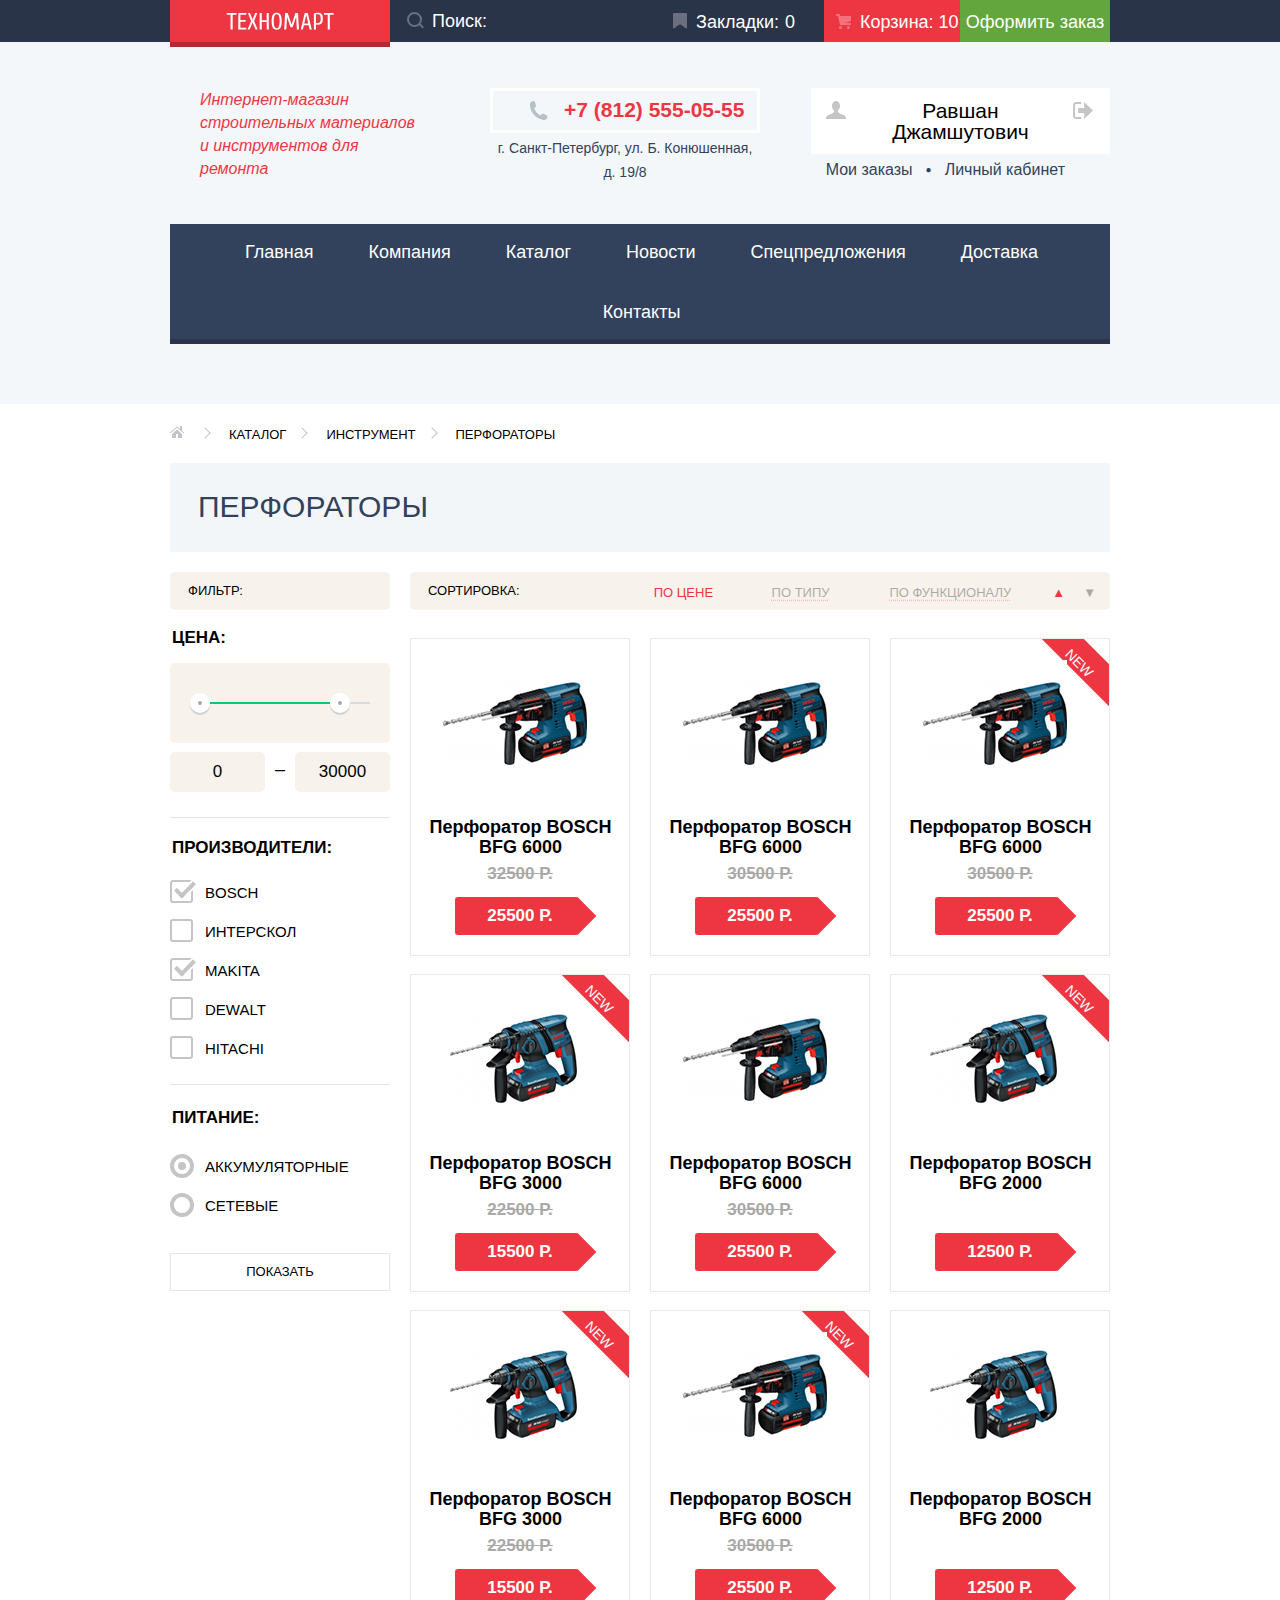
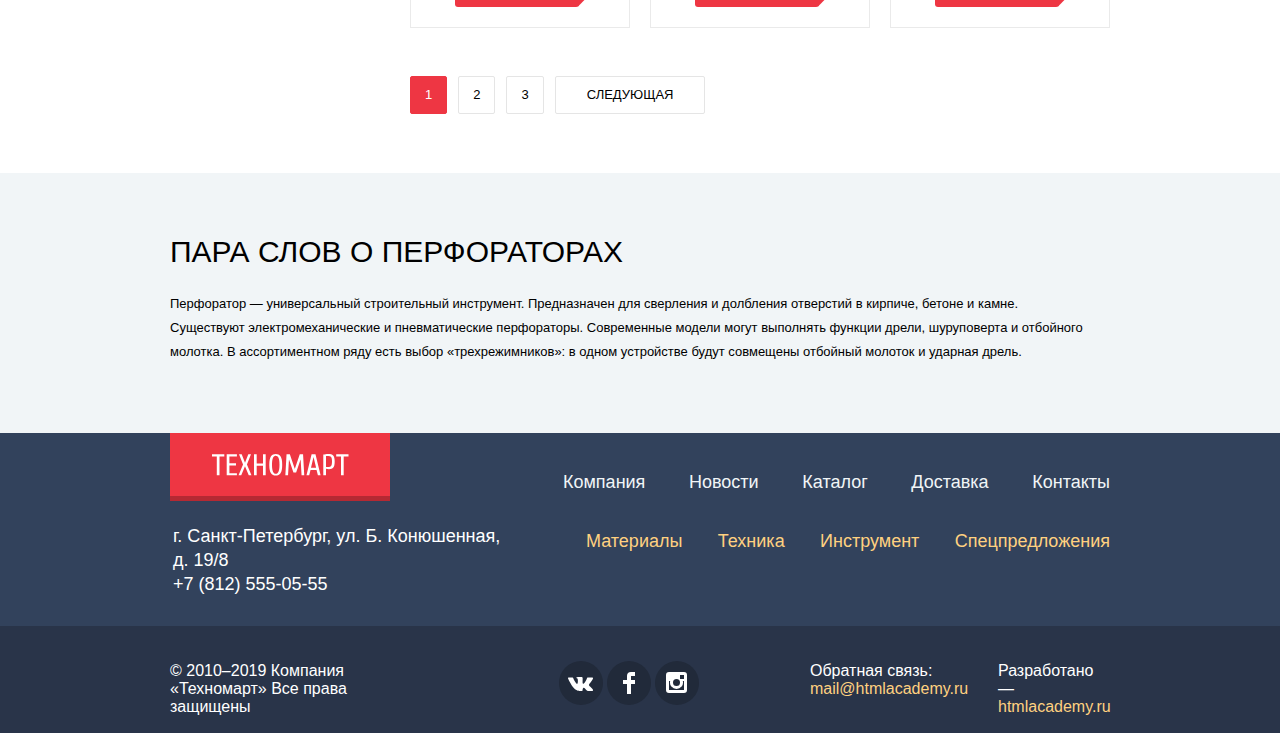
==== commit 826ca965: "Исправления согласно критерию Б4. Часть 2" ====
--- a/catalog.html
+++ b/catalog.html
@@ -12,7 +12,9 @@
   <div class="header-bar">
     <div class="container">
       <div class="bar-navigation">
-        <a class="header-logo logo-link" title="Главная" href="index.html"></a>
+        <a class="header-logo logo-link" title="Главная" href="index.html">
+          <img src="img/logo-technomart-24.svg" width="108" height="18" alt="Логотип «Техномарт»">
+        </a>
         <form class="search-form" action="https://echo.htmlacademy.ru" method="get">
           <label class="search-block" for="search-field"> 
             <input class="p-2 search-field" id="search-field" type="search" name="search-field" placeholder="Поиск:"><span class="search-icon"></span>
@@ -71,7 +73,7 @@
     <h1 class="h-2 page-title">Перфораторы</h1>
     <ul class="breadcrumbs">
       <li class="breadcrumbs-item">
-        <a class="h-5" href="index.html">
+        <a class="h-5" title="Главная" href="index.html">
           <span class="visually-hidden">Главная</span>
           <span class="breadcrumbs-item-link"></span>
         </a>
@@ -168,10 +170,14 @@
               <a class="h-5 filter-link" href="">По функционалу</a>
             </li>
             <li class="filter-navigation-rise">
-              <a class="h-5 filter-link-triangle filter-link-active" href=""><span class="visually-hidden">По возрастанию</span>&#9650;</a>
+              <a class="h-5 filter-link-triangle filter-link-active" title="По возрастанию" href="">
+                <span class="visually-hidden">По возрастанию</span>&#9650;
+              </a>
             </li>
             <li class="filter-navigation-fall">
-              <a class="h-5 filter-link-triangle" href=""><span class="visually-hidden">По убыванию</span>&#9660;</a>
+              <a class="h-5 filter-link-triangle" title="По убыванию" href="">
+                <span class="visually-hidden">По убыванию</span>&#9660;
+              </a>
             </li>
           </ul>
         </div>
@@ -291,7 +297,9 @@
     <div class="top-footer">
       <div class="container">
         <div class="footer-company">
-          <a class="footer-logo logo-link" title="Главная" href="index.html"></a>
+          <a class="footer-logo logo-link" title="Главная" href="index.html">
+            <img src="img/logo-technomart-30.svg" width="138" height="23" alt="Логотип «Техномарт»">
+          </a>
           <p class="p-2 footer-contacts">г.&#160;Санкт-Петербург, ул.&#160;Б.&#160;Конюшенная, д.&#160;19/8</p>
           <a class="p-2 footer-phone" href="tel:+78125550555">+7 (812) 555-05-55</a>
         </div>
@@ -316,9 +324,21 @@
       <div class="container">
         <p class="p-3 copyright">&#169; 2010–2019 Компания «Техномарт» Все права защищены</p>
         <ul class="footer-social">
-          <li class="social-button button-vk"><a class="social-link" href=""><span class="visually-hidden">Вконтакте</span></a></li>
-          <li class="social-button button-fb"><a class="social-link" href=""><span class="visually-hidden">Фейсбук</span></a></li>
-          <li class="social-button button-ig"><a class="social-link" href=""><span class="visually-hidden">Инстаграм</span></a></li>
+          <li class="social-icon icon-vk">
+            <a class="social-link" title="Соцсеть «Вконтакте»" href="https://vk.com/">
+              <img src="img/icon-vk.svg" width="26" height="15" alt="Логотип «Вконтакте»">
+            </a>
+          </li>
+          <li class="social-icon icon-fb">
+            <a class="social-link" title="Соцсеть «Фейсбук»" href="https://ru-ru.facebook.com/">
+              <img src="img/icon-fb.svg" width="12" height="22" alt="Логотип «Фейсбук»">
+            </a>
+          </li>
+          <li class="social-icon icon-ig">
+            <a class="social-link" title="Соцсеть «Инстаграм»" href="https://www.instagram.com/">
+              <img src="img/icon-insta.svg" width="21" height="21" alt="Логотип «Инстаграм»">
+            </a>
+          </li>
         </ul>
         <p class="p-3 developer">Обратная связь: 
           <a href="mailto:mail@htmlacademy.ru">mail&#64;htmlacademy.ru</a>
--- a/css/style.min.css
+++ b/css/style.min.css
@@ -1 +1 @@
-@-webkit-keyframes bounce{0%{transform:translateY(-2000px)}70%{transform:translateY(30px)}90%{transform:translateY(-10px)}to{transform:translateY(0)}}@keyframes bounce{0%{transform:translateY(-2000px)}70%{transform:translateY(30px)}90%{transform:translateY(-10px)}to{transform:translateY(0)}}@-webkit-keyframes shake{0%,to{transform:translateX(0)}10%,30%,50%,70%,90%{transform:translateX(-10px)}20%,40%,60%,80%{transform:translateX(10px)}}@keyframes shake{0%,to{transform:translateX(0)}10%,30%,50%,70%,90%{transform:translateX(-10px)}20%,40%,60%,80%{transform:translateX(10px)}}@font-face{font-family:"PT Sans";font-style:normal;font-weight:400;src:local("PT Sans Regular"),local("ptsans"),url(../fonts/ptsans.woff2) format("woff2"),url(../fonts/ptsans.woff) format("woff")}@font-face{font-family:"PT Sans";font-style:normal;font-weight:700;src:local("PT Sans Bold"),local("ptsansbold"),url(../fonts/ptsansbold.woff2) format("woff2"),url(../fonts/ptsansbold.woff) format("woff")}@font-face{font-family:"Cuprum";font-style:normal;font-weight:400;src:local("Cuprum Regular"),local("cuprum"),url(../fonts/cuprum.woff2) format("woff2"),url(../fonts/cuprum.woff) format("woff")}@font-face{font-family:"Cuprum";font-style:italic;font-weight:400;src:local("Cuprum Italic"),local("cuprumitalic"),url(../fonts/cuprumitalic.woff2) format("woff2"),url(../fonts/cuprumitalic.woff) format("woff")}@font-face{font-family:"Cuprum";font-style:normal;font-weight:700;src:local("Cuprum Bold"),local("cuprumbold"),url(../fonts/cuprumbold.woff2) format("woff2"),url(../fonts/cuprumbold.woff) format("woff")}@font-face{font-family:"Cuprum";font-style:italic;font-weight:700;src:local("Cuprum Bold Italic"),local("cuprumbolditalic"),url(../fonts/cuprumbolditalic.woff2) format("woff2"),url(../fonts/cuprumbolditalic.woff) format("woff")}:root{--beige: #F9F5F0;--black: #000000;--cadet-blue-crayola: #C1C6CE;--cobalt-blue: #1D2739;--dark-slate-gray: #677280;--dark-yellow-green: #63A63E;--deep-carmine-pink: #EE3643;--deep-yellow-green: #367315;--gainsboro: #E5E5E5;--granny-s-apples: #8ED78F;--herbal: #5FBB2D;--jade: #00CA74;--light-gray: #B5B5B5;--light-plum: #DC91D8;--light-telegray: #CFCFCF;--marengo: #405069;--moderate-blue: #3D546F;--night-blue: #293449;--orient-red: #BA2732;--pale-orange-yellow: #FFD180;--pale-smoky-white: #EAEAEA;--pearl-white: #F7F3EC;--periwinkle-crayola-light: #F1F5F7;--periwinkle-crayola-lighter: #F3F7F9;--periwinkle-crayola-very-light: #F2F6F8;--persian-red: #CA2C37;--sapphire-dark-blue: #161D29;--sapphire-blue: #212A3A;--shiny-orange: #FFBF47;--silver: #C5C5C5;--smoky-white: #F4F4F4;--twitter: #3BBCE3;--rich-yellowish-green: #518534;--very-pale-blue: #D7DCDE;--violet-blue: #32425C;--wet-asphalt: #565656;--white: #FFFFFF;--white-aluminum: #A9A9A9;--white-rgb: 255, 255, 255;--black-rgb: 0, 0, 0;--silver-rgb: 197, 197, 197;--white-aluminum-rgb: 169, 169, 169}body{min-width:940px;margin:0;padding:0;font-weight:400;font-size:14px;line-height:24px;color:var(--black);background-color:var(--white)}a{text-decoration:none}img{max-width:100%;height:auto}.h-1,.h-2,.h-3,.h-4,body{font-family:"Cuprum","Arial Narrow",sans-serif;font-style:normal}.h-1{font-weight:700;font-size:36px;line-height:36px;text-transform:uppercase}.h-2,.h-3,.h-4{line-height:30px}.h-2{font-weight:400;font-size:30px;text-transform:uppercase}.h-3,.h-4{font-weight:700;font-size:24px}.h-4{font-size:21px}.h-5{font-size:13px;line-height:18px;text-transform:uppercase}.h-5,.h-6,.p-1,.p-2,.p-3,.p-4{font-family:"PT Sans","Arial",sans-serif;font-style:normal;font-weight:400}.h-6{font-size:15px;line-height:19px;text-transform:uppercase}.p-1,.p-2,.p-3,.p-4{font-size:13px;line-height:24px}.p-2,.p-3,.p-4{font-family:"Cuprum","Arial Narrow",sans-serif;font-size:18px}.p-3,.p-4{font-size:16px;line-height:18px}.p-4{font-family:"PT Sans","Arial",sans-serif;font-weight:700;font-size:18px;line-height:20px}.bttn-txt,.desc-txt,.p-5,.p-6{font-family:"Cuprum","Arial Narrow",sans-serif;font-weight:400}.p-5{font-style:italic;font-size:16px;line-height:23px}.bttn-txt,.desc-txt,.p-6{font-style:normal}.p-6{font-size:21px;line-height:21px}.bttn-txt,.desc-txt{font-size:14px}.bttn-txt{line-height:18px;text-transform:uppercase}.desc-txt{line-height:24px}.filter-txt,.legend-txt,.price-txt{font-family:"PT Sans","Arial",sans-serif;font-style:normal;font-weight:700;font-size:17px;line-height:18px;text-transform:uppercase}.legend-txt{line-height:30px}.shadow{background:inherit;background-blend-mode:normal;-webkit-filter:drop-shadow(0 4px 20px rgba(var(--black-rgb).15));filter:drop-shadow(0 4px 20px rgba(var(--black-rgb).15))}.page{height:100%}.page-body{min-height:100%}.container{width:940px;margin:0 auto;padding:0}.page-header{display:grid;margin-bottom:59px}.header-bar{height:42px;position:relative;background:var(--night-blue)}.bar-navigation{display:grid}.header-logo{grid-column:1/2;grid-row:1/2;width:220px;height:47px;background-image:url(../img/logo-technomart-24.svg);background-position:56px 12px;background-repeat:no-repeat}.logo-link{background-color:var(--deep-carmine-pink);box-shadow:inset 0 -5px 0 rgba(var(--black-rgb),.24)}.logo-link:active:not(.no-href){background-color:var(--orient-red)}.search-form{grid-column:2/3;grid-row:1/2}.search-block{width:270px;height:42px;display:flex}.search-field{width:100%;height:100%;margin:0;padding:0 0 0 42px;outline:0;border:0;color:var(--white);background:inherit}.search-field::-webkit-input-placeholder{color:inherit;background:inherit}.search-field::-moz-placeholder{color:inherit;background:inherit}.search-field::placeholder{color:inherit;background:inherit}.search-button{position:absolute;top:0;width:37px;height:42px;border:0;background:inherit;cursor:pointer}.search-icon{position:relative;background:inherit;order:-1}.search-icon::before{content:"";position:absolute;top:12px;left:17px;width:15px;height:15px;border:2px solid var(--dark-slate-gray);border-radius:50%;box-sizing:border-box}.search-icon::after{content:"";position:absolute;top:25px;left:29px;width:5px;height:2px;background-color:var(--dark-slate-gray);transform:rotate(45deg)}.search-field:hover+.search-icon::before{border:2px solid var(--white)}.search-field:hover+.search-icon::after{background-color:var(--white)}.search-field:focus{color:var(--black)}.search-field:focus,.search-field:focus+.search-icon{background:var(--white)}.search-field:focus+.search-icon::before{border:2px solid var(--deep-carmine-pink)}.search-field:focus+.search-icon::after{background-color:var(--deep-carmine-pink)}.bookmark-link{grid-column:3/4;grid-row:1/2}.basket-link,.order-link{grid-column:4/5;grid-row:1/2}.order-link{grid-column:5/6}.bookmark-link,.order-link{width:150px;height:42px;text-align:center;color:var(--white)}.basket-link{width:136px;height:42px;margin-left:14px;color:var(--white)}.order-link{background:var(--dark-yellow-green)}.basket-link span,.bookmark-link span,.order-link span{display:inline-block;vertical-align:middle}.bookmark-link span{padding:10px 2px 8px 4px}.basket-link span{padding:10px 1px 8px 4px}.order-link span{padding:10px 0 8px;text-align:center}.basket-link svg,.bookmark-link svg{vertical-align:middle}.basket-link svg{padding-left:12px}.basket-link:active,.bookmark-link:active,.order-link:active{background:var(--sapphire-dark-blue)}.order-link:focus,.order-link:hover{background:var(--herbal)}.order-link:active{color:rgba(var(--white-rgb),.5);background:var(--dark-yellow-green)}.basket-link:focus svg path,.basket-link:hover svg path,.bookmark-link:focus svg path,.bookmark-link:hover svg path{opacity:1}.basket-link:active svg path,.bookmark-link:active svg path{opacity:.3}.basket-link-active,.bookmark-link-active{background-color:var(--deep-carmine-pink)}.header-contacts .header-phone,.header-navigation{background:var(--periwinkle-crayola-lighter)}.main-navigation{padding-top:46px;margin-bottom:60px}.content-navigation{margin-bottom:40px;display:grid;grid-template-columns:1fr 1fr 1fr;gap:20px}.header-content{margin:0;padding:0 45px 0 30px;color:var(--deep-carmine-pink)}.header-contacts{padding-right:30px}.header-contacts .header-phone{width:270px;height:45px;padding-top:4px;padding-left:71px;display:block;border:3px solid var(--white);box-sizing:border-box;background-image:url(../img/icon-phone.svg);background-position:36px 10px;background-repeat:no-repeat}.header-phone{margin-bottom:3px;color:var(--deep-carmine-pink)}.header-address{text-align:center;color:var(--violet-blue)}.user-navigation{display:flex;flex-wrap:wrap;align-items:flex-start;align-content:flex-start;justify-content:flex-end}.login-link{width:121px;margin-right:10px;padding:12px 0;color:var(--black)}.login-link svg{padding-top:1px;vertical-align:top;margin-right:7px}.login-link,.register-link,.user-name{text-align:center;background:var(--white)}.register-link{width:150px;padding:12px 0;color:var(--black)}.user-name{position:relative;width:209px;padding:12px 45px}.user-link:nth-child(1) svg{position:absolute;top:13px;left:15px;background-position:0 0}.user-link:nth-child(2){color:var(--black)}.user-link:nth-child(3) svg{position:absolute;top:14px;right:17px;background-position:0 0}.user-marker,.user-order,.user-profile{margin-top:7px}.user-order,.user-profile{color:var(--violet-blue)}.user-profile{margin-right:45px}.user-marker{padding:0 13px;color:var(--violet-blue);font-size:10px;line-height:18px;cursor:pointer}.login-link:focus,.login-link:hover,.register-link:focus,.register-link:hover,.user-marker:focus,.user-marker:hover,.user-order:focus,.user-order:hover,.user-profile:focus,.user-profile:hover{color:var(--deep-carmine-pink)}.login-link:focus svg path,.login-link:hover svg path,.user-link:focus svg path,.user-link:hover svg path{fill:var(--moderate-blue)}.login-link:active,.register-link:active,.user-link:active,.user-marker:active,.user-order:active,.user-profile:active{color:var(--silver)}.login-link:active svg path,.user-link:active svg path{fill:var(--silver)}.site-navigation{margin:0;padding:0;list-style:none;text-align:center;background:var(--violet-blue);box-shadow:inset 0 -5px 0 var(--night-blue)}.site-navigation li{height:60px;display:inline-block;vertical-align:top}.site-navigation a{padding:16px 24px 20px 27px;display:block;color:var(--white)}.site-navigation a:focus:not(.no-href),.site-navigation a:hover:not(.no-href){background:var(--night-blue)}.site-navigation a:active:not(.no-href){opacity:.5;background:var(--cobalt-blue)}.breadcrumbs{position:absolute;margin-top:-150px;padding:0;list-style:none;display:flex;flex-wrap:wrap;justify-content:flex-start}.breadcrumbs-item{position:relative;margin-right:40px}.breadcrumbs-item-link{width:19px;height:19px;display:block;background-image:url(../img/icon-home.svg);background-position:0 4px;background-repeat:no-repeat}.breadcrumbs-item:last-child{margin-right:0}.breadcrumbs-item::after{content:"";position:absolute;top:7px;right:-20px;width:8px;height:8px;border-top:1px solid var(--cadet-blue-crayola);border-right:1px solid var(--cadet-blue-crayola);box-sizing:border-box;background-color:rgb(var(--white-rgb),0);transform:rotate(45deg)}.breadcrumbs-item-current::after{display:none}.breadcrumbs-item-current a,.filter-title h2,.filter-title h3{color:var(--black)}.breadcrumbs-item a:not(.no-href){color:var(--black)}.breadcrumbs-item a:focus:not(.no-href),.breadcrumbs-item a:hover:not(.no-href){text-decoration:underline}.page-title{padding:29px 14px 30px 28px;color:var(--violet-blue);background:var(--periwinkle-crayola-very-light)}.filters{display:flex;flex-wrap:wrap;flex-direction:row;align-items:flex-start;justify-content:space-between}.filter-products{width:220px}.select-products{width:700px;margin-bottom:59px}.select-products .product-item:nth-child(3n){margin-bottom:18px}.select-products .product-list{margin-bottom:30px}.filter-title{width:auto;height:38px;padding-left:18px;padding-right:14px;border-radius:5px;color:var(--black);background:var(--pearl-white);display:flex;align-items:center;justify-content:space-between}.filter-title:not(.filter-navigation){margin-bottom:13px}.filter-form,.filter-item label{padding:0;margin:0}.filter-navigation{margin-bottom:28px}.filter-navigation ul{width:auto;padding:0;margin:0;list-style:none}.filter-navigation li{margin-left:14px;display:inline-block;vertical-align:middle}.filter-navigation li:first-child{margin-left:0}.filter-navigation-price,.filter-navigation-type{width:100px}.filter-navigation-function{width:145px}.filter-navigation-fall,.filter-navigation-rise{width:auto}.filter-navigation-fall a,.filter-navigation-rise a{padding-right:0}.filter-link,.filter-link-triangle{opacity:.3;color:var(--black)}.filter-link:not(.filter-link-active){text-decoration:underline;-webkit-text-decoration-style:dotted;text-decoration-style:dotted;text-underline-position:under;-webkit-text-decoration-color:var(--deep-carmine-pink);text-decoration-color:var(--deep-carmine-pink)}.filter-link:focus:not(.filter-link-active),.filter-link:hover:not(.filter-link-active){opacity:1;color:var(--black);-webkit-text-decoration-style:solid;text-decoration-style:solid;-webkit-text-decoration-color:var(--deep-carmine-pink);text-decoration-color:var(--deep-carmine-pink)}.filter-link-triangle:focus:not(.filter-link-active),.filter-link-triangle:hover:not(.filter-link-active){opacity:1;color:var(--black)}.filter-link-active{opacity:1;color:var(--deep-carmine-pink);text-decoration:none;cursor:default}.filter-item{padding:0;margin:0;border:0}.filter-item:nth-child(1) legend{padding-top:0;padding-bottom:10px}.filter-item:nth-child(1){padding-bottom:25px;margin-bottom:15px}.filter-item:nth-child(2) legend{padding-bottom:20px}.filter-item:nth-child(2){padding-bottom:6px;margin-bottom:18px}.filter-item:nth-child(3) legend{padding-bottom:24px}.filter-item:nth-child(3){margin-bottom:18px}.filter-item:not(.filter-item-last){border-bottom:1px solid var(--gainsboro)}.range-controls{position:relative;height:41px;margin-bottom:9px;padding-top:39px;padding-right:20px;padding-left:20px;background-color:var(--pearl-white);border-radius:5px}.range-controls .scale{width:180px;height:2px;background:var(--very-pale-blue)}.range-controls .bar{width:152px;height:2px;background:var(--jade)}.range-controls .toggle{position:absolute;top:30px;left:0;width:4px;height:4px;border:8px solid var(--white);background-color:var(--white-aluminum);border-radius:50%;box-shadow:0 2px 1px 0 var(--light-telegray);cursor:pointer}.range-controls .toggle-min{left:20px}.range-controls .toggle-max{left:160px}.price-controls{display:flex;justify-content:space-between}.price-controls span{padding:10px 0;font-size:10px}.price-controls input{width:75px;padding:10px;text-align:center;color:var(--black);border:0;border-radius:5px;background:var(--pearl-white);font-family:inherit;font-size:inherit}.filter-item ul{padding:0;margin:0;list-style:none}.filter-option{padding-bottom:20px;padding-left:35px}.filter-option label{position:relative;display:block;cursor:pointer;-webkit-user-select:none;-moz-user-select:none;user-select:none}.range-filter{width:220px;margin-top:0}.filter-input-checkbox+label::before{content:"";position:absolute;left:-35px;top:-3px;width:23px;height:23px;border:2px solid var(--silver);border-radius:3px;box-sizing:border-box}.filter-input-checkbox:checked+label::after{content:"";position:absolute;top:-1px;left:-30px;width:20px;height:11px;border-left:4px solid var(--silver);border-bottom:4px solid var(--silver);box-sizing:border-box;box-shadow:0 2px 0 var(--white),inset 0 -2px 0 var(--white);background:rgb(var(--white-rgb),.01);transform:rotate(-45deg)}.filter-input-radio+label::before{content:"";position:absolute;left:-35px;top:-3px;width:24px;height:24px;border:4px solid var(--silver);border-radius:50%;box-sizing:border-box}.filter-input-radio:checked+label::after{content:"";position:absolute;top:5px;left:-27px;width:8px;height:8px;background-color:var(--silver);border-radius:50%}.filter-button{width:100%;height:38px;color:var(--black);border:1px solid var(--gainsboro);box-sizing:border-box;background:var(--white);cursor:pointer}.filter-input-checkbox:focus+label::before,.filter-input-checkbox:hover+label::before{border:2px solid var(--light-gray)}.filter-input-checkbox:checked:focus+label::after,.filter-input-checkbox:checked:hover+label::after{border-left:4px solid var(--light-gray);border-bottom:4px solid var(--light-gray)}.filter-input-radio:focus+label::before,.filter-input-radio:hover+label::before{border:4px solid var(--light-gray)}.filter-input-radio:checked:focus+label::after,.filter-input-radio:checked:hover+label::after{background-color:var(--light-gray)}.filter-input-checkbox:disabled+label,.filter-input-radio:disabled+label{color:var(--black);mix-blend-mode:normal;opacity:.4;cursor:default}.features{margin-bottom:59px}.feature-gallery{margin:0;padding:0;list-style:none;display:grid;grid-template-columns:1fr 1fr 1fr;gap:20px;align-content:start}.feature-item{width:300px;height:123px;display:flex;flex-direction:column}.feature-item:nth-child(1){grid-column:1/2;grid-row:1/2;background:var(--shiny-orange);background-image:url(../img/icon-1.svg);background-position:213px 31px;background-repeat:no-repeat}.feature-item:nth-child(2){grid-column:2/3;grid-row:1/2;background:var(--twitter);background-image:url(../img/icon-2.svg);background-position:194px 34px;background-repeat:no-repeat}.feature-item:nth-child(3){grid-column:3/4;grid-row:1/2;background:var(--light-plum);background-image:url(../img/icon-3.svg);background-position:191px 31px;background-repeat:no-repeat}.feature-item:nth-child(4){grid-column:3/4;grid-row:2/3;background:var(--granny-s-apples);background-image:url(../img/icon-4.svg);background-position:196px 26px;background-repeat:no-repeat}.feature-item:nth-child(5){grid-column:3/4;grid-row:3/4;background:var(--pale-orange-yellow);background-image:url(../img/icon-5.svg);background-position:191px 32px;background-repeat:no-repeat}.feature-link,.feature-title{display:flex;color:var(--white)}.feature-title{margin:20px 23px 14px}.feature-link{width:135px;height:38px;margin-left:23px;align-items:center;justify-content:center;background:rgba(var(--white-rgb),.3)}.feature-link:focus,.feature-link:hover{background:rgba(var(--silver-rgb),.3);background-blend-mode:normal}.feature-link:active{background:rgba(var(--white-aluminum-rgb),.3)}.gallery-sliders{width:620px;height:266px;margin:0;padding:0;grid-column:1/3;grid-row:2/4;background:var(--silver)}.gallery-drill{background-image:url(../img/snippet-drill.jpg)}.gallery-perforator{background-image:url(../img/snippet-perforator.jpg)}.gallery-slider{display:none;width:620px;height:104px;margin:0 0 20px;padding:0;background:rgb(var(--black-rgb),.25)}.gallery-slider-active{display:block}.gallery-text,.gallery-title{margin:0;padding:23px 20px 5px 24px;color:var(--white)}.gallery-text{padding:0 20px 0 24px}.gallery-slider-button{margin:0 20px 38px 24px;display:flex;justify-content:space-between}.gallery-button{width:22px;height:40px;border:0;background:rgb(var(--white-rgb),0);cursor:pointer}.gallery-button-back,.gallery-button-next{position:relative}.gallery-button-next{transform:rotate(-180deg)}.gallery-button-back::after,.gallery-button-next::after{content:"";position:absolute;bottom:6px;left:6px;width:28px;height:28px;border-bottom:3px solid var(--white);border-left:3px solid var(--white);box-sizing:border-box;background-color:rgb(var(--white-rgb),0);background-position:0 0;transform:rotate(45deg)}.gallery-slider-bottom{height:38px;display:grid;grid-template-columns:216px 1fr;align-items:flex-end}.catalog-link{margin-left:24px}.gallery-radio-group{width:188px;height:30px;display:flex;flex-wrap:nowrap;flex-direction:row;align-items:center;justify-content:center}.gallery-radio-button{width:10px;height:10px;display:block;margin:5px;border:2px solid var(--white);border-radius:50%;box-sizing:border-box;background:var(--white)}.gallery-radio-active{background:var(--deep-carmine-pink)}.gallery-radio-button:not(.gallery-radio-active){cursor:pointer}.gallery-radio-button:focus:not(.gallery-radio-active),.gallery-radio-button:hover:not(.gallery-radio-active){background:rgb(var(--white-rgb),0)}.gallery-button:hover{outline:0}.button{width:192px;padding:10px 0;display:block;text-align:center;color:var(--white);background:var(--deep-carmine-pink)}.button:focus,.button:hover{background:var(--persian-red)}.button:active{background:var(--orient-red)}.populars{height:89px;margin-bottom:20px;padding-left:28px;padding-right:14px;display:flex;flex-direction:row;align-items:center;justify-content:space-between;background:var(--beige)}.popular-title{color:var(--violet-blue);background:inherit}.popular-products{margin-bottom:52px}.product-list{margin:0;padding:0;list-style:none;display:flex;flex-wrap:wrap;align-content:flex-start;justify-content:space-between}.popular-products .product-item:nth-child(4n){margin-bottom:18px}.product-item{position:relative;width:220px;height:318px;margin:0;padding:0;background:var(--white);border:1px solid var(--pale-smoky-white);box-sizing:border-box}.product-link{width:100%;height:100%;margin:0;padding:0}.product-title{margin:178px 16px 8px 17px;padding:0;text-align:center;color:var(--black)}.basket-button::before,.new-price::after,.product-picture{position:absolute;background-position:0 0}.snippet-32961{top:5px;left:17px}.snippet-18927{top:28px;left:39px}.snippet-945{top:21px;left:32px}.old-price{margin:0 50px 14px 44px;padding:0 0 0 6px;text-align:center;-webkit-text-decoration-line:line-through;text-decoration-line:line-through;color:var(--white-aluminum)}.new-price{position:relative;margin:0 50px 0 44px;padding:10px 0 10px 6px;text-align:center;border-radius:3px;color:var(--white);background:var(--deep-carmine-pink)}.basket-button::before,.new-price::after{content:""}.new-price::after{width:26px;height:26px;top:6px;right:-12px;background-color:var(--deep-carmine-pink);transform:rotate(45deg)}.basket-button,.bookmark-button{position:absolute;left:41px;text-align:center;border-radius:2px;visibility:hidden}.basket-button{min-width:120px;padding:10px 0 10px 15px;top:38px;color:var(--white);background:var(--dark-yellow-green);box-shadow:inset 0 -3px 0 var(--deep-yellow-green)}.bookmark-button{min-width:135px;padding:7px;top:86px;color:var(--violet-blue);border:3px solid var(--dark-yellow-green);box-sizing:border-box}.basket-button::before{width:15px;height:15px;left:30px;opacity:.3;background-image:url(../img/icon-cart.svg);background-repeat:no-repeat;background-size:cover}.brand-list li:focus,.brand-list li:hover,.product-item:focus,.product-item:hover{background-blend-mode:normal;-webkit-filter:drop-shadow(0 4px 20px rgba(var(--black-rgb),.15));filter:drop-shadow(0 4px 20px rgba(var(--black-rgb),.15))}.product-item:focus .product-picture,.product-item:hover .product-picture{visibility:hidden}.product-item:focus .basket-button,.product-item:focus .bookmark-button,.product-item:hover .basket-button,.product-item:hover .bookmark-button{visibility:visible}.basket-button:focus,.basket-button:hover{background:var(--herbal)}.bookmark-button:focus,.bookmark-button:hover{border:3px solid var(--violet-blue)}.basket-button:active{background:var(--rich-yellowish-green)}.bookmark-button:active,.brand-list li:active{opacity:.5}.new-action{position:relative}.new-action::after,.new-action::before{position:absolute;background-position:0 0}.new-action::before{content:"";width:68px;height:68px;top:0;right:0;background-image:linear-gradient(to right top,rgba(var(--white-rgb),0) 50%,var(--deep-carmine-pink) 51%,var(--deep-carmine-pink) 81%,rgba(var(--white-rgb),0) 82%)}.new-action::after{content:"new";top:15px;right:13px;text-align:center;text-transform:uppercase;font-family:"Cuprum","Arial Narrow",sans-serif;font-style:normal;font-weight:400;font-size:14px;line-height:18px;color:var(--white);transform:rotate(45deg)}.pagination-list{display:flex;flex-wrap:wrap;padding:0;margin:0;list-style:none}.pagination-item{margin-right:11px}.pagination-item:last-child{margin-right:0}.pagination-item a{display:block;padding:9px 14px;background:var(--white);border:1px solid var(--gainsboro);box-sizing:border-box;border-radius:2px}.pagination-item:last-child a{padding:9px 31px}.pagination-list a:not(.no-href){color:var(--black)}.pagination-item a:focus:not(.no-href),.pagination-item a:hover:not(.no-href){border:1px solid var(--silver)}.pagination-item a:active:not(.no-href){border:1px solid var(--deep-carmine-pink)}.pagination-item-current a,.pagination-item-current a:active,.pagination-item-current a:focus,.pagination-item-current a:hover{color:var(--white);border:1px solid var(--deep-carmine-pink);background-color:var(--deep-carmine-pink)}.popular-brands{margin-bottom:70px}.brand-list{margin:0;padding:0;list-style:none;display:grid;grid-template-columns:1fr 1fr 1fr 1fr;gap:20px}.brand-list li{width:220px;height:145px;background:var(--white);border:1px solid var(--pale-smoky-white);box-sizing:border-box}.brand-list a{width:100%;height:100%;display:flex;flex-wrap:wrap;align-items:center;justify-content:center}.main-services{background:var(--periwinkle-crayola-light)}.main-services .container{display:grid;grid-template-columns:1fr 2fr;gap:10px}.services{margin-top:40px;grid-column:1/3;grid-row:1/2}.services p{margin:0;padding:0}.service-aside{position:relative;width:240px;min-height:279px;padding-top:61px;padding-bottom:4px;grid-column:1/2;grid-row:2/3}.service-aside::before{content:"";position:absolute;width:10px;min-height:279px;top:0;right:0;background-blend-mode:normal;background-image:url(../img/aside-border.png);background-position:0 0;background-repeat:no-repeat;z-index:1}.service-list{margin:0;padding:0;list-style:none}.service-item{width:240px;height:61px;color:var(--white);background:var(--violet-blue);background-blend-mode:normal;box-shadow:inset 0 1px 0 var(--marengo);-webkit-filter:drop-shadow(0 1px 0 var(--night-blue));filter:drop-shadow(0 1px 0 var(--night-blue))}.service-item-active{color:var(--violet-blue);background:var(--white);background-blend-mode:normal;box-shadow:0 1px 0 var(--white);-webkit-filter:drop-shadow(0 1px 0 var(--white));filter:drop-shadow(0 1px 0 var(--white))}.service-item label{margin:auto 0;padding:13px 22px;display:block;cursor:pointer}.service-item:focus:not(.service-item-active),.service-item:hover:not(.service-item-active){background:var(--night-blue)}.service-sliders{padding-top:17px;grid-column:2/3;grid-row:2/3}.service-slider{width:619px;height:auto;margin:0;padding:0;display:none}.modal-basket-top h3,.modal-bookmark-top h3,.service-delivery,.service-discount,.service-guarantee{position:relative}.service-delivery::after,.service-discount::after,.service-guarantee::after{content:"";position:absolute;width:468px;height:261px;bottom:4px;right:1px;background-image:url(../img/snippet-delivery.png);background-repeat:no-repeat;background-position:0 0}.service-discount::after,.service-guarantee::after{width:389px;height:283px;right:-10px;background-image:url(../img/snippet-guarantee.png)}.service-discount::after{width:465px;height:285px;bottom:2px;background-image:url(../img/snippet-discount.png)}.service-slider-active{display:block}.service-title{margin-right:260px;margin-bottom:30px;color:var(--violet-blue)}.service-slider p{margin:0 260px 0 0}.service-slider a{margin-top:24px;margin-bottom:114px}.main-bottom{padding-bottom:70px}.main-bottom .container{display:grid;grid-template-columns:2fr 1fr;-moz-column-gap:40px;column-gap:40px}.company{padding-top:46px}.company-content{margin-right:140px;margin-bottom:26px}.company-service{margin-right:200px}.company-service p{margin-bottom:2px}.partner-list{margin-bottom:7px;display:flex;flex-wrap:wrap;flex-direction:column}.partner-link{margin-left:37px;margin-bottom:12px;position:relative;color:var(--black)}.partner-link::after{content:"";position:absolute;top:12px;left:-37px;width:25px;height:2px;background-color:var(--deep-carmine-pink)}.company .button{width:220px}.contacts{padding-top:46px}.contacts-content{margin-right:100px;margin-bottom:32px}.contacts-map{width:300px;height:158px;padding:0;margin-bottom:25px}.contacts .button{width:100%}.main-articles{display:grid;background:var(--periwinkle-crayola-light)}.articles{margin-top:64px;padding-bottom:56px}.main-footer{display:grid;grid-template-rows:193px 107px}.top-footer{background:var(--violet-blue)}.top-footer .container{display:grid;grid-template-columns:389px 1fr;-moz-column-gap:4px;column-gap:4px}.footer-company{display:flex;flex-wrap:wrap;color:var(--white)}.footer-logo{width:220px;height:68px;margin-bottom:5px;background-image:url(../img/logo-technomart-30.svg);background-position:41px 20px;background-repeat:no-repeat}.footer-contacts,.footer-phone{margin-left:3px;margin-bottom:0;color:inherit}.footer-navigation{margin-top:37px}.top-navigation{margin:0;padding:0;list-style:none;display:flex;flex-wrap:wrap;flex-direction:row;justify-content:space-between}.top-navigation a{color:var(--periwinkle-crayola-light)}.top-navigation a:focus:not(.no-href),.top-navigation a:hover:not(.no-href){-webkit-text-decoration-line:underline;text-decoration-line:underline}.top-navigation a:active:not(.no-href){-webkit-text-decoration-line:none;text-decoration-line:none;opacity:.5}.bottom-navigation{margin:34px 0 0 23px;padding:0;list-style:none;display:flex;flex-wrap:wrap;flex-direction:row;justify-content:space-between}.bottom-navigation a,.developer a{color:var(--pale-orange-yellow)}.bottom-navigation a:focus:not(.no-href),.bottom-navigation a:hover:not(.no-href){-webkit-text-decoration-line:underline;text-decoration-line:underline}.bottom-navigation a:active:not(.no-href){opacity:.5;-webkit-text-decoration-line:none;text-decoration-line:none}.bottom-footer{background:var(--night-blue)}.bottom-footer .container{padding-top:20px;display:grid;grid-template-columns:389px 251px 188px 1fr 1px}.copyright{margin-right:150px;color:var(--white)}.footer-social{width:140px;margin:0;padding:0;list-style:none;text-align:center}.social-button{width:42px;height:42px;margin-top:15px;display:inline-block;vertical-align:top;border:2px solid inherit;border-radius:50%;box-sizing:border-box;background-color:var(--sapphire-blue);background-position:center center;background-repeat:no-repeat}.button-vk{background-image:url(../img/icon-vk.svg)}.button-fb{background-image:url(../img/icon-fb.svg)}.button-ig{background-image:url(../img/icon-insta.svg)}.social-link{width:100%;height:100%;display:block;color:var(--white)}.social-button:active,.social-button:focus,.social-button:hover{background-color:var(--deep-carmine-pink)}.developer{color:var(--white)}.developer a:focus,.developer a:hover{-webkit-text-decoration-line:underline;text-decoration-line:underline}.developer a:active{color:var(--deep-carmine-pink);-webkit-text-decoration-line:none;text-decoration-line:none}.hidden-content{visibility:hidden}.visually-hidden{position:absolute;width:1px;height:1px;margin:-1px;border:0;padding:0;white-space:nowrap;-webkit-clip-path:inset(100%);clip-path:inset(100%);clip:rect(0 0 0 0);overflow:hidden}.cut-down,.modal{display:none}.modal{position:fixed;top:0;right:0;bottom:0;left:0;margin:auto;border-top:7px solid var(--deep-carmine-pink);box-shadow:0 0 14.7px rgba(47,42,43,.5)}.modal-close,.modal-map{background-repeat:no-repeat}.modal-close{position:absolute;width:21px;height:21px;top:10px;right:10px;border:0;background:rgba(var(--white-rgb),0);background-position:top right;background-size:cover;cursor:pointer}.modal-close::after,.modal-close::before{content:"";position:absolute;top:8px;left:-4px;width:28px;height:5px;background-color:var(--deep-carmine-pink);transform:rotate(45deg)}.modal-close::after{transform:rotate(-45deg)}.modal-map{width:943px;height:442px;color:var(--wet-asphalt);background:var(--wet-asphalt);background-image:url(../img/popup-map.jpg);background-position:center center}.modal-map iframe{border:0}.modal-map-show{display:block;-webkit-animation:bounce .6s;animation:bounce .6s}.modal-feedback{width:620px;height:423px}.modal-feedback-show{display:block;-webkit-animation:bounce .6s;animation:bounce .6s}.modal-feedback-error{-webkit-animation:shake .6s;animation:shake .6s}.modal-feedback-form{display:grid;grid-template-rows:311px 112px;background:var(--white)}.modal-feedback-top{margin:40px 80px;width:460px;display:flex;flex-wrap:wrap;align-items:flex-start;align-content:start;justify-content:space-between;background:var(--white)}.modal-feedback-wrapper{display:block;margin-bottom:11px;color:var(--black)}.modal-feedback-field,.modal-feedback-textarea{padding:7px 12px;color:var(--greydark);background:var(--white);border:2px solid var(--silver);box-sizing:border-box;border-radius:2px}.modal-feedback-field{width:220px;height:38px;margin-bottom:13px}.modal-feedback-textarea{width:460px;height:114px}.modal-feedback-bottom{display:flex;flex-wrap:wrap;align-items:center;justify-content:center;background:var(--pale-smoky-white)}.modal-feedback-button{width:460px;height:38px;text-align:center;text-transform:uppercase;border:0;color:var(--white);background:var(--deep-carmine-pink);cursor:pointer}.modal-basket,.modal-bookmark{width:620px;height:275px}.modal-basket-show,.modal-bookmark-show{display:block;-webkit-animation:bounce .6s;animation:bounce .6s}.modal-basket-form,.modal-bookmark-form{display:grid;grid-template-rows:163px 112px;background:var(--white)}.modal-basket-bottom,.modal-basket-top,.modal-bookmark-bottom,.modal-bookmark-top{display:flex;flex-wrap:wrap;align-items:center;justify-content:center}.modal-basket-top h3::before,.modal-bookmark-top h3::before{content:"";position:absolute;top:-19px;left:-95px;width:66px;height:66px;border-radius:50%;box-sizing:border-box;background-position:0 0;background:var(--dark-yellow-green)}.modal-basket-top h3::after,.modal-bookmark-top h3::after{content:"";position:absolute;top:2px;left:-78px;width:35px;height:20px;border-left:7px solid var(--white);border-bottom:7px solid var(--white);box-sizing:border-box;background-position:0 0;background:rgb(var(--white-rgb),.01);transform:rotate(-45deg)}.modal-basket-bottom,.modal-bookmark-bottom{background:var(--pale-smoky-white)}.modal-basket-button,.modal-bookmark-button{width:192px;min-height:38px;text-align:center;text-transform:uppercase;border:0;color:var(--white);background:var(--deep-carmine-pink);cursor:pointer}.modal-basket-button:first-child,.modal-bookmark-button:first-child{margin-right:5px;color:var(--white);background:var(--deep-carmine-pink)}.modal-basket-button:last-child,.modal-bookmark-button:last-child{margin-left:5px;color:var(--black);background:var(--white)}
+@-webkit-keyframes bounce{0%{transform:translateY(-2000px)}70%{transform:translateY(30px)}90%{transform:translateY(-10px)}to{transform:translateY(0)}}@keyframes bounce{0%{transform:translateY(-2000px)}70%{transform:translateY(30px)}90%{transform:translateY(-10px)}to{transform:translateY(0)}}@-webkit-keyframes shake{0%,to{transform:translateX(0)}10%,30%,50%,70%,90%{transform:translateX(-10px)}20%,40%,60%,80%{transform:translateX(10px)}}@keyframes shake{0%,to{transform:translateX(0)}10%,30%,50%,70%,90%{transform:translateX(-10px)}20%,40%,60%,80%{transform:translateX(10px)}}@font-face{font-family:"PT Sans";font-style:normal;font-weight:400;src:local("PT Sans Regular"),local("ptsans"),url(../fonts/ptsans.woff2) format("woff2"),url(../fonts/ptsans.woff) format("woff")}@font-face{font-family:"PT Sans";font-style:normal;font-weight:700;src:local("PT Sans Bold"),local("ptsansbold"),url(../fonts/ptsansbold.woff2) format("woff2"),url(../fonts/ptsansbold.woff) format("woff")}@font-face{font-family:"Cuprum";font-style:normal;font-weight:400;src:local("Cuprum Regular"),local("cuprum"),url(../fonts/cuprum.woff2) format("woff2"),url(../fonts/cuprum.woff) format("woff")}@font-face{font-family:"Cuprum";font-style:italic;font-weight:400;src:local("Cuprum Italic"),local("cuprumitalic"),url(../fonts/cuprumitalic.woff2) format("woff2"),url(../fonts/cuprumitalic.woff) format("woff")}@font-face{font-family:"Cuprum";font-style:normal;font-weight:700;src:local("Cuprum Bold"),local("cuprumbold"),url(../fonts/cuprumbold.woff2) format("woff2"),url(../fonts/cuprumbold.woff) format("woff")}@font-face{font-family:"Cuprum";font-style:italic;font-weight:700;src:local("Cuprum Bold Italic"),local("cuprumbolditalic"),url(../fonts/cuprumbolditalic.woff2) format("woff2"),url(../fonts/cuprumbolditalic.woff) format("woff")}:root{--beige: #F9F5F0;--black: #000000;--cadet-blue-crayola: #C1C6CE;--cobalt-blue: #1D2739;--dark-slate-gray: #677280;--dark-yellow-green: #63A63E;--deep-carmine-pink: #EE3643;--deep-yellow-green: #367315;--gainsboro: #E5E5E5;--granny-s-apples: #8ED78F;--herbal: #5FBB2D;--jade: #00CA74;--light-gray: #B5B5B5;--light-plum: #DC91D8;--light-telegray: #CFCFCF;--marengo: #405069;--moderate-blue: #3D546F;--night-blue: #293449;--orient-red: #BA2732;--pale-orange-yellow: #FFD180;--pale-smoky-white: #EAEAEA;--pearl-white: #F7F3EC;--periwinkle-crayola-light: #F1F5F7;--periwinkle-crayola-lighter: #F3F7F9;--periwinkle-crayola-very-light: #F2F6F8;--persian-red: #CA2C37;--sapphire-dark-blue: #161D29;--sapphire-blue: #212A3A;--shiny-orange: #FFBF47;--silver: #C5C5C5;--smoky-white: #F4F4F4;--twitter: #3BBCE3;--rich-yellowish-green: #518534;--very-pale-blue: #D7DCDE;--violet-blue: #32425C;--wet-asphalt: #565656;--white: #FFFFFF;--white-aluminum: #A9A9A9;--white-rgb: 255, 255, 255;--black-rgb: 0, 0, 0;--silver-rgb: 197, 197, 197;--white-aluminum-rgb: 169, 169, 169}body{min-width:940px;margin:0;padding:0;font-weight:400;font-size:14px;line-height:24px;color:var(--black);background-color:var(--white)}a{text-decoration:none}img{max-width:100%;height:auto}.h-1,.h-2,.h-3,.h-4,body{font-family:"Cuprum","Arial Narrow",sans-serif;font-style:normal}.h-1{font-weight:700;font-size:36px;line-height:36px;text-transform:uppercase}.h-2,.h-3,.h-4{line-height:30px}.h-2{font-weight:400;font-size:30px;text-transform:uppercase}.h-3,.h-4{font-weight:700;font-size:24px}.h-4{font-size:21px}.h-5{font-size:13px;line-height:18px;text-transform:uppercase}.h-5,.h-6,.p-1,.p-2,.p-3,.p-4{font-family:"PT Sans","Arial",sans-serif;font-style:normal;font-weight:400}.h-6{font-size:15px;line-height:19px;text-transform:uppercase}.p-1,.p-2,.p-3,.p-4{font-size:13px;line-height:24px}.p-2,.p-3,.p-4{font-family:"Cuprum","Arial Narrow",sans-serif;font-size:18px}.p-3,.p-4{font-size:16px;line-height:18px}.p-4{font-family:"PT Sans","Arial",sans-serif;font-weight:700;font-size:18px;line-height:20px}.bttn-txt,.desc-txt,.p-5,.p-6{font-family:"Cuprum","Arial Narrow",sans-serif;font-weight:400}.p-5{font-style:italic;font-size:16px;line-height:23px}.bttn-txt,.desc-txt,.p-6{font-style:normal}.p-6{font-size:21px;line-height:21px}.bttn-txt,.desc-txt{font-size:14px}.bttn-txt{line-height:18px;text-transform:uppercase}.desc-txt{line-height:24px}.filter-txt,.legend-txt,.price-txt{font-family:"PT Sans","Arial",sans-serif;font-style:normal;font-weight:700;font-size:17px;line-height:18px;text-transform:uppercase}.legend-txt{line-height:30px}.shadow{background:inherit;background-blend-mode:normal;-webkit-filter:drop-shadow(0 4px 20px rgba(var(--black-rgb).15));filter:drop-shadow(0 4px 20px rgba(var(--black-rgb).15))}.page{height:100%}.page-body{min-height:100%}.container{width:940px;margin:0 auto;padding:0}.page-header{display:grid;margin-bottom:59px}.header-bar{height:42px;position:relative;background:var(--night-blue)}.bar-navigation{display:grid}.header-logo{grid-column:1/2;grid-row:1/2;width:220px;height:35px}.header-logo.logo-link{padding-top:12px;padding-bottom:0;text-align:center;background-color:var(--deep-carmine-pink);box-shadow:inset 0 -5px 0 rgba(var(--black-rgb),.24)}.logo-link:active:not(.no-href){background-color:var(--orient-red)}.search-form{grid-column:2/3;grid-row:1/2}.search-block{width:270px;height:42px;display:flex}.search-field{width:100%;height:100%;margin:0;padding:0 0 0 42px;outline:0;border:0;color:var(--white);background:inherit}.search-field::-webkit-input-placeholder{color:inherit;background:inherit}.search-field::-moz-placeholder{color:inherit;background:inherit}.search-field::placeholder{color:inherit;background:inherit}.search-button{position:absolute;top:0;width:37px;height:42px;border:0;background:inherit;cursor:pointer}.search-icon{position:relative;background:inherit;order:-1}.search-icon::before{content:"";position:absolute;top:12px;left:17px;width:15px;height:15px;border:2px solid var(--dark-slate-gray);border-radius:50%;box-sizing:border-box}.search-icon::after{content:"";position:absolute;top:25px;left:29px;width:5px;height:2px;background-color:var(--dark-slate-gray);transform:rotate(45deg)}.search-field:hover+.search-icon::before{border:2px solid var(--white)}.search-field:hover+.search-icon::after{background-color:var(--white)}.search-field:focus{color:var(--black)}.search-field:focus,.search-field:focus+.search-icon{background:var(--white)}.search-field:focus+.search-icon::before{border:2px solid var(--deep-carmine-pink)}.search-field:focus+.search-icon::after{background-color:var(--deep-carmine-pink)}.bookmark-link{grid-column:3/4;grid-row:1/2}.basket-link,.order-link{grid-column:4/5;grid-row:1/2}.order-link{grid-column:5/6}.bookmark-link,.order-link{width:150px;height:42px;text-align:center;color:var(--white)}.basket-link{width:136px;height:42px;margin-left:14px;color:var(--white)}.order-link{background:var(--dark-yellow-green)}.basket-link span,.bookmark-link span,.order-link span{display:inline-block;vertical-align:middle}.bookmark-link span{padding:10px 2px 8px 4px}.basket-link span{padding:10px 1px 8px 4px}.order-link span{padding:10px 0 8px;text-align:center}.basket-link svg,.bookmark-link svg{vertical-align:middle}.basket-link svg{padding-left:12px}.basket-link:active,.bookmark-link:active,.order-link:active{background:var(--sapphire-dark-blue)}.order-link:focus,.order-link:hover{background:var(--herbal)}.order-link:active{color:rgba(var(--white-rgb),.5);background:var(--dark-yellow-green)}.basket-link:focus svg path,.basket-link:hover svg path,.bookmark-link:focus svg path,.bookmark-link:hover svg path{opacity:1}.basket-link:active svg path,.bookmark-link:active svg path{opacity:.3}.basket-link-active,.bookmark-link-active{background-color:var(--deep-carmine-pink)}.header-contacts .header-phone,.header-navigation{background:var(--periwinkle-crayola-lighter)}.main-navigation{padding-top:46px;margin-bottom:60px}.content-navigation{margin-bottom:40px;display:grid;grid-template-columns:1fr 1fr 1fr;gap:20px}.header-content{margin:0;padding:0 45px 0 30px;color:var(--deep-carmine-pink)}.header-contacts{padding-right:30px}.header-contacts .header-phone{width:270px;height:45px;padding-top:4px;padding-left:71px;display:block;border:3px solid var(--white);box-sizing:border-box;background-image:url(../img/icon-phone.svg);background-position:36px 10px;background-repeat:no-repeat}.header-phone{margin-bottom:3px;color:var(--deep-carmine-pink)}.header-address{text-align:center;color:var(--violet-blue)}.user-navigation{display:flex;flex-wrap:wrap;align-items:flex-start;align-content:flex-start;justify-content:flex-end}.login-link{width:121px;margin-right:10px;padding:12px 0;color:var(--black)}.login-link svg{padding-top:1px;vertical-align:top;margin-right:7px}.login-link,.register-link,.user-name{text-align:center;background:var(--white)}.register-link{width:150px;padding:12px 0;color:var(--black)}.user-name{position:relative;width:209px;padding:12px 45px}.user-link:nth-child(1) svg{position:absolute;top:13px;left:15px;background-position:0 0}.user-link:nth-child(2){color:var(--black)}.user-link:nth-child(3) svg{position:absolute;top:14px;right:17px;background-position:0 0}.user-marker,.user-order,.user-profile{margin-top:7px}.user-order,.user-profile{color:var(--violet-blue)}.user-profile{margin-right:45px}.user-marker{padding:0 13px;color:var(--violet-blue);font-size:10px;line-height:18px;cursor:pointer}.login-link:focus,.login-link:hover,.register-link:focus,.register-link:hover,.user-marker:focus,.user-marker:hover,.user-order:focus,.user-order:hover,.user-profile:focus,.user-profile:hover{color:var(--deep-carmine-pink)}.login-link:focus svg path,.login-link:hover svg path,.user-link:focus svg path,.user-link:hover svg path{fill:var(--moderate-blue)}.login-link:active,.register-link:active,.user-link:active,.user-marker:active,.user-order:active,.user-profile:active{color:var(--silver)}.login-link:active svg path,.user-link:active svg path{fill:var(--silver)}.site-navigation{margin:0;padding:0;list-style:none;text-align:center;background:var(--violet-blue);box-shadow:inset 0 -5px 0 var(--night-blue)}.site-navigation li{height:60px;display:inline-block;vertical-align:top}.site-navigation a{padding:16px 24px 20px 27px;display:block;color:var(--white)}.site-navigation a:focus:not(.no-href),.site-navigation a:hover:not(.no-href){background:var(--night-blue)}.site-navigation a:active:not(.no-href){opacity:.5;background:var(--cobalt-blue)}.breadcrumbs{position:absolute;margin-top:-150px;padding:0;list-style:none;display:flex;flex-wrap:wrap;justify-content:flex-start}.breadcrumbs-item{position:relative;margin-right:40px}.breadcrumbs-item-link{width:19px;height:19px;display:block;background-image:url(../img/icon-home.svg);background-position:0 4px;background-repeat:no-repeat}.breadcrumbs-item:last-child{margin-right:0}.breadcrumbs-item::after{content:"";position:absolute;top:7px;right:-20px;width:8px;height:8px;border-top:1px solid var(--cadet-blue-crayola);border-right:1px solid var(--cadet-blue-crayola);box-sizing:border-box;background-color:rgb(var(--white-rgb),0);transform:rotate(45deg)}.breadcrumbs-item-current::after{display:none}.breadcrumbs-item-current a,.filter-title h2,.filter-title h3{color:var(--black)}.breadcrumbs-item a:not(.no-href){color:var(--black)}.breadcrumbs-item a:focus:not(.no-href),.breadcrumbs-item a:hover:not(.no-href){text-decoration:underline}.page-title{padding:29px 14px 30px 28px;color:var(--violet-blue);background:var(--periwinkle-crayola-very-light)}.filters{display:flex;flex-wrap:wrap;flex-direction:row;align-items:flex-start;justify-content:space-between}.filter-products{width:220px}.select-products{width:700px;margin-bottom:59px}.select-products .product-item:nth-child(3n){margin-bottom:18px}.select-products .product-list{margin-bottom:30px}.filter-title{width:auto;height:38px;padding-left:18px;padding-right:14px;border-radius:5px;color:var(--black);background:var(--pearl-white);display:flex;align-items:center;justify-content:space-between}.filter-title:not(.filter-navigation){margin-bottom:13px}.filter-form,.filter-item label{padding:0;margin:0}.filter-navigation{margin-bottom:28px}.filter-navigation ul{width:auto;padding:0;margin:0;list-style:none}.filter-navigation li{margin-left:14px;display:inline-block;vertical-align:middle}.filter-navigation li:first-child{margin-left:0}.filter-navigation-price,.filter-navigation-type{width:100px}.filter-navigation-function{width:145px}.filter-navigation-fall,.filter-navigation-rise{width:auto}.filter-navigation-fall a,.filter-navigation-rise a{padding-right:0}.filter-link,.filter-link-triangle{opacity:.3;color:var(--black)}.filter-link:not(.filter-link-active){text-decoration:underline;-webkit-text-decoration-style:dotted;text-decoration-style:dotted;text-underline-position:under;-webkit-text-decoration-color:var(--deep-carmine-pink);text-decoration-color:var(--deep-carmine-pink)}.filter-link:focus:not(.filter-link-active),.filter-link:hover:not(.filter-link-active){opacity:1;color:var(--black);-webkit-text-decoration-style:solid;text-decoration-style:solid;-webkit-text-decoration-color:var(--deep-carmine-pink);text-decoration-color:var(--deep-carmine-pink)}.filter-link-triangle:focus:not(.filter-link-active),.filter-link-triangle:hover:not(.filter-link-active){opacity:1;color:var(--black)}.filter-link-active{opacity:1;color:var(--deep-carmine-pink);text-decoration:none;cursor:default}.filter-item{padding:0;margin:0;border:0}.filter-item:nth-child(1) legend{padding-top:0;padding-bottom:10px}.filter-item:nth-child(1){padding-bottom:25px;margin-bottom:15px}.filter-item:nth-child(2) legend{padding-bottom:20px}.filter-item:nth-child(2){padding-bottom:6px;margin-bottom:18px}.filter-item:nth-child(3) legend{padding-bottom:24px}.filter-item:nth-child(3){margin-bottom:18px}.filter-item:not(.filter-item-last){border-bottom:1px solid var(--gainsboro)}.range-controls{position:relative;height:41px;margin-bottom:9px;padding-top:39px;padding-right:20px;padding-left:20px;background-color:var(--pearl-white);border-radius:5px}.range-controls .scale{width:180px;height:2px;background:var(--very-pale-blue)}.range-controls .bar{width:152px;height:2px;background:var(--jade)}.range-controls .toggle{position:absolute;top:30px;left:0;width:4px;height:4px;border:8px solid var(--white);background-color:var(--white-aluminum);border-radius:50%;box-shadow:0 2px 1px 0 var(--light-telegray);cursor:pointer}.range-controls .toggle-min{left:20px}.range-controls .toggle-max{left:160px}.price-controls{display:flex;justify-content:space-between}.price-controls span{padding:10px 0;font-size:10px}.price-controls input{width:75px;padding:10px;text-align:center;color:var(--black);border:0;border-radius:5px;background:var(--pearl-white);font-family:inherit;font-size:inherit}.filter-item ul{padding:0;margin:0;list-style:none}.filter-option{padding-bottom:20px;padding-left:35px}.filter-option label{position:relative;display:block;cursor:pointer;-webkit-user-select:none;-moz-user-select:none;user-select:none}.range-filter{width:220px;margin-top:0}.filter-input-checkbox+label::before{content:"";position:absolute;left:-35px;top:-3px;width:23px;height:23px;border:2px solid var(--silver);border-radius:3px;box-sizing:border-box}.filter-input-checkbox:checked+label::after{content:"";position:absolute;top:-1px;left:-30px;width:20px;height:11px;border-left:4px solid var(--silver);border-bottom:4px solid var(--silver);box-sizing:border-box;box-shadow:0 2px 0 var(--white),inset 0 -2px 0 var(--white);background:rgb(var(--white-rgb),.01);transform:rotate(-45deg)}.filter-input-radio+label::before{content:"";position:absolute;left:-35px;top:-3px;width:24px;height:24px;border:4px solid var(--silver);border-radius:50%;box-sizing:border-box}.filter-input-radio:checked+label::after{content:"";position:absolute;top:5px;left:-27px;width:8px;height:8px;background-color:var(--silver);border-radius:50%}.filter-button{width:100%;height:38px;color:var(--black);border:1px solid var(--gainsboro);box-sizing:border-box;background:var(--white);cursor:pointer}.filter-input-checkbox:focus+label::before,.filter-input-checkbox:hover+label::before{border:2px solid var(--light-gray)}.filter-input-checkbox:checked:focus+label::after,.filter-input-checkbox:checked:hover+label::after{border-left:4px solid var(--light-gray);border-bottom:4px solid var(--light-gray)}.filter-input-radio:focus+label::before,.filter-input-radio:hover+label::before{border:4px solid var(--light-gray)}.filter-input-radio:checked:focus+label::after,.filter-input-radio:checked:hover+label::after{background-color:var(--light-gray)}.filter-input-checkbox:disabled+label,.filter-input-radio:disabled+label{color:var(--black);mix-blend-mode:normal;opacity:.4;cursor:default}.features{margin-bottom:59px}.feature-gallery{margin:0;padding:0;list-style:none;display:grid;grid-template-columns:1fr 1fr 1fr;gap:20px;align-content:start}.feature-item{width:300px;height:123px;display:flex;flex-direction:column}.feature-item:nth-child(1){grid-column:1/2;grid-row:1/2;background:var(--shiny-orange);background-image:url(../img/icon-1.svg);background-position:213px 31px;background-repeat:no-repeat}.feature-item:nth-child(2){grid-column:2/3;grid-row:1/2;background:var(--twitter);background-image:url(../img/icon-2.svg);background-position:194px 34px;background-repeat:no-repeat}.feature-item:nth-child(3){grid-column:3/4;grid-row:1/2;background:var(--light-plum);background-image:url(../img/icon-3.svg);background-position:191px 31px;background-repeat:no-repeat}.feature-item:nth-child(4){grid-column:3/4;grid-row:2/3;background:var(--granny-s-apples);background-image:url(../img/icon-4.svg);background-position:196px 26px;background-repeat:no-repeat}.feature-item:nth-child(5){grid-column:3/4;grid-row:3/4;background:var(--pale-orange-yellow);background-image:url(../img/icon-5.svg);background-position:191px 32px;background-repeat:no-repeat}.feature-link,.feature-title{display:flex;color:var(--white)}.feature-title{margin:20px 23px 14px}.feature-link{width:135px;height:38px;margin-left:23px;align-items:center;justify-content:center;background:rgba(var(--white-rgb),.3)}.feature-link:focus,.feature-link:hover{background:rgba(var(--silver-rgb),.3);background-blend-mode:normal}.feature-link:active{background:rgba(var(--white-aluminum-rgb),.3)}.gallery-sliders{width:620px;height:266px;margin:0;padding:0;grid-column:1/3;grid-row:2/4;background:var(--silver)}.gallery-drill{background-image:url(../img/snippet-drill.jpg)}.gallery-perforator{background-image:url(../img/snippet-perforator.jpg)}.gallery-slider{display:none;width:620px;height:104px;margin:0 0 20px;padding:0;background:rgb(var(--black-rgb),.25)}.gallery-slider-active{display:block}.gallery-text,.gallery-title{margin:0;padding:23px 20px 5px 24px;color:var(--white)}.gallery-text{padding:0 20px 0 24px}.gallery-slider-button{margin:0 20px 38px 24px;display:flex;justify-content:space-between}.gallery-button{width:22px;height:40px;border:0;background:rgb(var(--white-rgb),0);cursor:pointer}.gallery-button-back,.gallery-button-next{position:relative}.gallery-button-next{transform:rotate(-180deg)}.gallery-button-back::after,.gallery-button-next::after{content:"";position:absolute;bottom:6px;left:6px;width:28px;height:28px;border-bottom:3px solid var(--white);border-left:3px solid var(--white);box-sizing:border-box;background-color:rgb(var(--white-rgb),0);background-position:0 0;transform:rotate(45deg)}.gallery-slider-bottom{height:38px;display:grid;grid-template-columns:216px 1fr;align-items:flex-end}.catalog-link{margin-left:24px}.gallery-radio-group{width:188px;height:30px;display:flex;flex-wrap:nowrap;flex-direction:row;align-items:center;justify-content:center}.gallery-radio-button{width:10px;height:10px;display:block;margin:5px;border:2px solid var(--white);border-radius:50%;box-sizing:border-box;background:var(--white)}.gallery-radio-active{background:var(--deep-carmine-pink)}.gallery-radio-button:not(.gallery-radio-active){cursor:pointer}.gallery-radio-button:focus:not(.gallery-radio-active),.gallery-radio-button:hover:not(.gallery-radio-active){background:rgb(var(--white-rgb),0)}.gallery-button:hover{outline:0}.button{width:192px;padding:10px 0;display:block;text-align:center;color:var(--white);background:var(--deep-carmine-pink)}.button:focus,.button:hover{background:var(--persian-red)}.button:active{background:var(--orient-red)}.populars{height:89px;margin-bottom:20px;padding-left:28px;padding-right:14px;display:flex;flex-direction:row;align-items:center;justify-content:space-between;background:var(--beige)}.popular-title{color:var(--violet-blue);background:inherit}.popular-products{margin-bottom:52px}.product-list{margin:0;padding:0;list-style:none;display:flex;flex-wrap:wrap;align-content:flex-start;justify-content:space-between}.popular-products .product-item:nth-child(4n){margin-bottom:18px}.product-item{position:relative;width:220px;height:318px;margin:0;padding:0;background:var(--white);border:1px solid var(--pale-smoky-white);box-sizing:border-box}.product-link{width:100%;height:100%;margin:0;padding:0}.product-title{margin:178px 16px 8px 17px;padding:0;text-align:center;color:var(--black)}.basket-button::before,.new-price::after,.product-picture{position:absolute;background-position:0 0}.snippet-32961{top:5px;left:17px}.snippet-18927{top:28px;left:39px}.snippet-945{top:21px;left:32px}.old-price{margin:0 50px 14px 44px;padding:0 0 0 6px;text-align:center;-webkit-text-decoration-line:line-through;text-decoration-line:line-through;color:var(--white-aluminum)}.new-price{position:relative;margin:0 50px 0 44px;padding:10px 0 10px 6px;text-align:center;border-radius:3px;color:var(--white);background:var(--deep-carmine-pink)}.basket-button::before,.new-price::after{content:""}.new-price::after{width:26px;height:26px;top:6px;right:-12px;background-color:var(--deep-carmine-pink);transform:rotate(45deg)}.basket-button,.bookmark-button{position:absolute;left:41px;text-align:center;border-radius:2px;visibility:hidden}.basket-button{min-width:120px;padding:10px 0 10px 15px;top:38px;color:var(--white);background:var(--dark-yellow-green);box-shadow:inset 0 -3px 0 var(--deep-yellow-green)}.bookmark-button{min-width:135px;padding:7px;top:86px;color:var(--violet-blue);border:3px solid var(--dark-yellow-green);box-sizing:border-box}.basket-button::before{width:15px;height:15px;left:30px;opacity:.3;background-image:url(../img/icon-cart.svg);background-repeat:no-repeat;background-size:cover}.brand-list li:focus,.brand-list li:hover,.product-item:focus,.product-item:hover{background-blend-mode:normal;-webkit-filter:drop-shadow(0 4px 20px rgba(var(--black-rgb),.15));filter:drop-shadow(0 4px 20px rgba(var(--black-rgb),.15))}.product-item:focus .product-picture,.product-item:hover .product-picture{visibility:hidden}.product-item:focus .basket-button,.product-item:focus .bookmark-button,.product-item:hover .basket-button,.product-item:hover .bookmark-button{visibility:visible}.basket-button:focus,.basket-button:hover{background:var(--herbal)}.bookmark-button:focus,.bookmark-button:hover{border:3px solid var(--violet-blue)}.basket-button:active{background:var(--rich-yellowish-green)}.bookmark-button:active,.brand-list li:active{opacity:.5}.new-action{position:relative}.new-action::after,.new-action::before{position:absolute;background-position:0 0}.new-action::before{content:"";width:68px;height:68px;top:0;right:0;background-image:linear-gradient(to right top,rgba(var(--white-rgb),0) 50%,var(--deep-carmine-pink) 51%,var(--deep-carmine-pink) 81%,rgba(var(--white-rgb),0) 82%)}.new-action::after{content:"new";top:15px;right:13px;text-align:center;text-transform:uppercase;font-family:"Cuprum","Arial Narrow",sans-serif;font-style:normal;font-weight:400;font-size:14px;line-height:18px;color:var(--white);transform:rotate(45deg)}.pagination-list{display:flex;flex-wrap:wrap;padding:0;margin:0;list-style:none}.pagination-item{margin-right:11px}.pagination-item:last-child{margin-right:0}.pagination-item a{display:block;padding:9px 14px;background:var(--white);border:1px solid var(--gainsboro);box-sizing:border-box;border-radius:2px}.pagination-item:last-child a{padding:9px 31px}.pagination-list a:not(.no-href){color:var(--black)}.pagination-item a:focus:not(.no-href),.pagination-item a:hover:not(.no-href){border:1px solid var(--silver)}.pagination-item a:active:not(.no-href){border:1px solid var(--deep-carmine-pink)}.pagination-item-current a,.pagination-item-current a:active,.pagination-item-current a:focus,.pagination-item-current a:hover{color:var(--white);border:1px solid var(--deep-carmine-pink);background-color:var(--deep-carmine-pink)}.popular-brands{margin-bottom:70px}.brand-list{margin:0;padding:0;list-style:none;display:grid;grid-template-columns:1fr 1fr 1fr 1fr;gap:20px}.brand-list li{width:220px;height:145px;background:var(--white);border:1px solid var(--pale-smoky-white);box-sizing:border-box}.brand-list a{width:100%;height:100%;display:flex;flex-wrap:wrap;align-items:center;justify-content:center}.main-services{background:var(--periwinkle-crayola-light)}.main-services .container{display:grid;grid-template-columns:1fr 2fr;gap:10px}.services{margin-top:40px;grid-column:1/3;grid-row:1/2}.services p{margin:0;padding:0}.service-aside{position:relative;width:240px;min-height:279px;padding-top:61px;padding-bottom:4px;grid-column:1/2;grid-row:2/3}.service-aside::before{content:"";position:absolute;width:10px;min-height:279px;top:0;right:0;background-blend-mode:normal;background-image:url(../img/aside-border.png);background-position:0 0;background-repeat:no-repeat;z-index:1}.service-list{margin:0;padding:0;list-style:none}.service-item{width:240px;height:61px;color:var(--white);background:var(--violet-blue);background-blend-mode:normal;box-shadow:inset 0 1px 0 var(--marengo);-webkit-filter:drop-shadow(0 1px 0 var(--night-blue));filter:drop-shadow(0 1px 0 var(--night-blue))}.service-item-active{color:var(--violet-blue);background:var(--white);background-blend-mode:normal;box-shadow:0 1px 0 var(--white);-webkit-filter:drop-shadow(0 1px 0 var(--white));filter:drop-shadow(0 1px 0 var(--white))}.service-item label{margin:auto 0;padding:13px 22px;display:block;cursor:pointer}.service-item:focus:not(.service-item-active),.service-item:hover:not(.service-item-active){background:var(--night-blue)}.service-sliders{padding-top:17px;grid-column:2/3;grid-row:2/3}.service-slider{width:619px;height:auto;margin:0;padding:0;display:none}.modal-basket-top h3,.modal-bookmark-top h3,.service-delivery,.service-discount,.service-guarantee{position:relative}.service-delivery::after,.service-discount::after,.service-guarantee::after{content:"";position:absolute;width:468px;height:261px;bottom:4px;right:1px;background-image:url(../img/snippet-delivery.png);background-repeat:no-repeat;background-position:0 0}.service-discount::after,.service-guarantee::after{width:389px;height:283px;right:-10px;background-image:url(../img/snippet-guarantee.png)}.service-discount::after{width:465px;height:285px;bottom:2px;background-image:url(../img/snippet-discount.png)}.service-slider-active{display:block}.service-title{margin-right:260px;margin-bottom:30px;color:var(--violet-blue)}.service-slider p{margin:0 260px 0 0}.service-slider a{margin-top:24px;margin-bottom:114px}.main-bottom{padding-bottom:70px}.main-bottom .container{display:grid;grid-template-columns:2fr 1fr;-moz-column-gap:40px;column-gap:40px}.company{padding-top:46px}.company-content{margin-right:140px;margin-bottom:26px}.company-service{margin-right:200px}.company-service p{margin-bottom:2px}.partner-list{margin-bottom:7px;display:flex;flex-wrap:wrap;flex-direction:column}.partner-link{margin-left:37px;margin-bottom:12px;position:relative;color:var(--black)}.partner-link::after{content:"";position:absolute;top:12px;left:-37px;width:25px;height:2px;background-color:var(--deep-carmine-pink)}.company .button{width:220px}.contacts{padding-top:46px}.contacts-content{margin-right:100px;margin-bottom:32px}.contacts-map{width:300px;height:158px;padding:0;margin-bottom:25px}.contacts .button{width:100%}.main-articles{display:grid;background:var(--periwinkle-crayola-light)}.articles{margin-top:64px;padding-bottom:56px}.main-footer{display:grid;grid-template-rows:193px 107px}.top-footer{background:var(--violet-blue)}.top-footer .container{display:grid;grid-template-columns:389px 1fr;-moz-column-gap:4px;column-gap:4px}.footer-company{display:flex;flex-wrap:wrap;color:var(--white)}.footer-logo{width:220px;height:48px;margin-bottom:5px}.footer-logo.logo-link{padding-top:20px;padding-bottom:0;text-align:center;background-color:var(--deep-carmine-pink);box-shadow:inset 0 -5px 0 rgba(var(--black-rgb),.24)}.footer-contacts,.footer-phone{margin-left:3px;margin-bottom:0;color:inherit}.footer-navigation{margin-top:37px}.top-navigation{margin:0;padding:0;list-style:none;display:flex;flex-wrap:wrap;flex-direction:row;justify-content:space-between}.top-navigation a{color:var(--periwinkle-crayola-light)}.top-navigation a:focus:not(.no-href),.top-navigation a:hover:not(.no-href){-webkit-text-decoration-line:underline;text-decoration-line:underline}.top-navigation a:active:not(.no-href){-webkit-text-decoration-line:none;text-decoration-line:none;opacity:.5}.bottom-navigation{margin:34px 0 0 23px;padding:0;list-style:none;display:flex;flex-wrap:wrap;flex-direction:row;justify-content:space-between}.bottom-navigation a,.developer a{color:var(--pale-orange-yellow)}.bottom-navigation a:focus:not(.no-href),.bottom-navigation a:hover:not(.no-href){-webkit-text-decoration-line:underline;text-decoration-line:underline}.bottom-navigation a:active:not(.no-href){opacity:.5;-webkit-text-decoration-line:none;text-decoration-line:none}.bottom-footer{background:var(--night-blue)}.bottom-footer .container{padding-top:20px;display:grid;grid-template-columns:389px 251px 188px 1fr 1px}.copyright{margin-right:150px;color:var(--white)}.footer-social{width:140px;margin:0;padding:0;list-style:none;text-align:center}.social-icon{width:44px;height:44px;margin-top:15px;display:inline-block;vertical-align:top;text-align:center;border-radius:50%;box-sizing:border-box;background-color:var(--sapphire-blue);background-position:center center;background-repeat:no-repeat}.icon-vk{padding-top:13px}.icon-fb,.icon-ig{padding-top:11px}.social-link{width:100%;height:100%;display:block;color:var(--white)}.social-icon:active,.social-icon:focus,.social-icon:hover{background-color:var(--deep-carmine-pink)}.developer{color:var(--white)}.developer a:focus,.developer a:hover{-webkit-text-decoration-line:underline;text-decoration-line:underline}.developer a:active{color:var(--deep-carmine-pink);-webkit-text-decoration-line:none;text-decoration-line:none}.hidden-content{visibility:hidden}.visually-hidden{position:absolute;width:1px;height:1px;margin:-1px;border:0;padding:0;white-space:nowrap;-webkit-clip-path:inset(100%);clip-path:inset(100%);clip:rect(0 0 0 0);overflow:hidden}.cut-down,.modal{display:none}.modal{position:fixed;top:0;right:0;bottom:0;left:0;margin:auto;border-top:7px solid var(--deep-carmine-pink);box-shadow:0 0 14.7px rgba(47,42,43,.5)}.modal-close,.modal-map{background-repeat:no-repeat}.modal-close{position:absolute;width:21px;height:21px;top:10px;right:10px;border:0;background:rgba(var(--white-rgb),0);background-position:top right;background-size:cover;cursor:pointer}.modal-close::after,.modal-close::before{content:"";position:absolute;top:8px;left:-4px;width:28px;height:5px;background-color:var(--deep-carmine-pink);transform:rotate(45deg)}.modal-close::after{transform:rotate(-45deg)}.modal-map{width:943px;height:442px;color:var(--wet-asphalt);background:var(--wet-asphalt);background-image:url(../img/popup-map.jpg);background-position:center center}.modal-map iframe{border:0}.modal-map-show{display:block;-webkit-animation:bounce .6s;animation:bounce .6s}.modal-feedback{width:620px;height:423px}.modal-feedback-show{display:block;-webkit-animation:bounce .6s;animation:bounce .6s}.modal-feedback-error{-webkit-animation:shake .6s;animation:shake .6s}.modal-feedback-form{display:grid;grid-template-rows:311px 112px;background:var(--white)}.modal-feedback-top{margin:40px 80px;width:460px;display:flex;flex-wrap:wrap;align-items:flex-start;align-content:start;justify-content:space-between;background:var(--white)}.modal-feedback-wrapper{display:block;margin-bottom:11px;color:var(--black)}.modal-feedback-field,.modal-feedback-textarea{padding:7px 12px;color:var(--greydark);background:var(--white);border:2px solid var(--silver);box-sizing:border-box;border-radius:2px}.modal-feedback-field{width:220px;height:38px;margin-bottom:13px}.modal-feedback-textarea{width:460px;height:114px}.modal-feedback-bottom{display:flex;flex-wrap:wrap;align-items:center;justify-content:center;background:var(--pale-smoky-white)}.modal-feedback-button{width:460px;height:38px;text-align:center;text-transform:uppercase;border:0;color:var(--white);background:var(--deep-carmine-pink);cursor:pointer}.modal-basket,.modal-bookmark{width:620px;height:275px}.modal-basket-show,.modal-bookmark-show{display:block;-webkit-animation:bounce .6s;animation:bounce .6s}.modal-basket-form,.modal-bookmark-form{display:grid;grid-template-rows:163px 112px;background:var(--white)}.modal-basket-bottom,.modal-basket-top,.modal-bookmark-bottom,.modal-bookmark-top{display:flex;flex-wrap:wrap;align-items:center;justify-content:center}.modal-basket-top h3::before,.modal-bookmark-top h3::before{content:"";position:absolute;top:-19px;left:-95px;width:66px;height:66px;border-radius:50%;box-sizing:border-box;background-position:0 0;background:var(--dark-yellow-green)}.modal-basket-top h3::after,.modal-bookmark-top h3::after{content:"";position:absolute;top:2px;left:-78px;width:35px;height:20px;border-left:7px solid var(--white);border-bottom:7px solid var(--white);box-sizing:border-box;background-position:0 0;background:rgb(var(--white-rgb),.01);transform:rotate(-45deg)}.modal-basket-bottom,.modal-bookmark-bottom{background:var(--pale-smoky-white)}.modal-basket-button,.modal-bookmark-button{width:192px;min-height:38px;text-align:center;text-transform:uppercase;border:0;color:var(--white);background:var(--deep-carmine-pink);cursor:pointer}.modal-basket-button:first-child,.modal-bookmark-button:first-child{margin-right:5px;color:var(--white);background:var(--deep-carmine-pink)}.modal-basket-button:last-child,.modal-bookmark-button:last-child{margin-left:5px;color:var(--black);background:var(--white)}
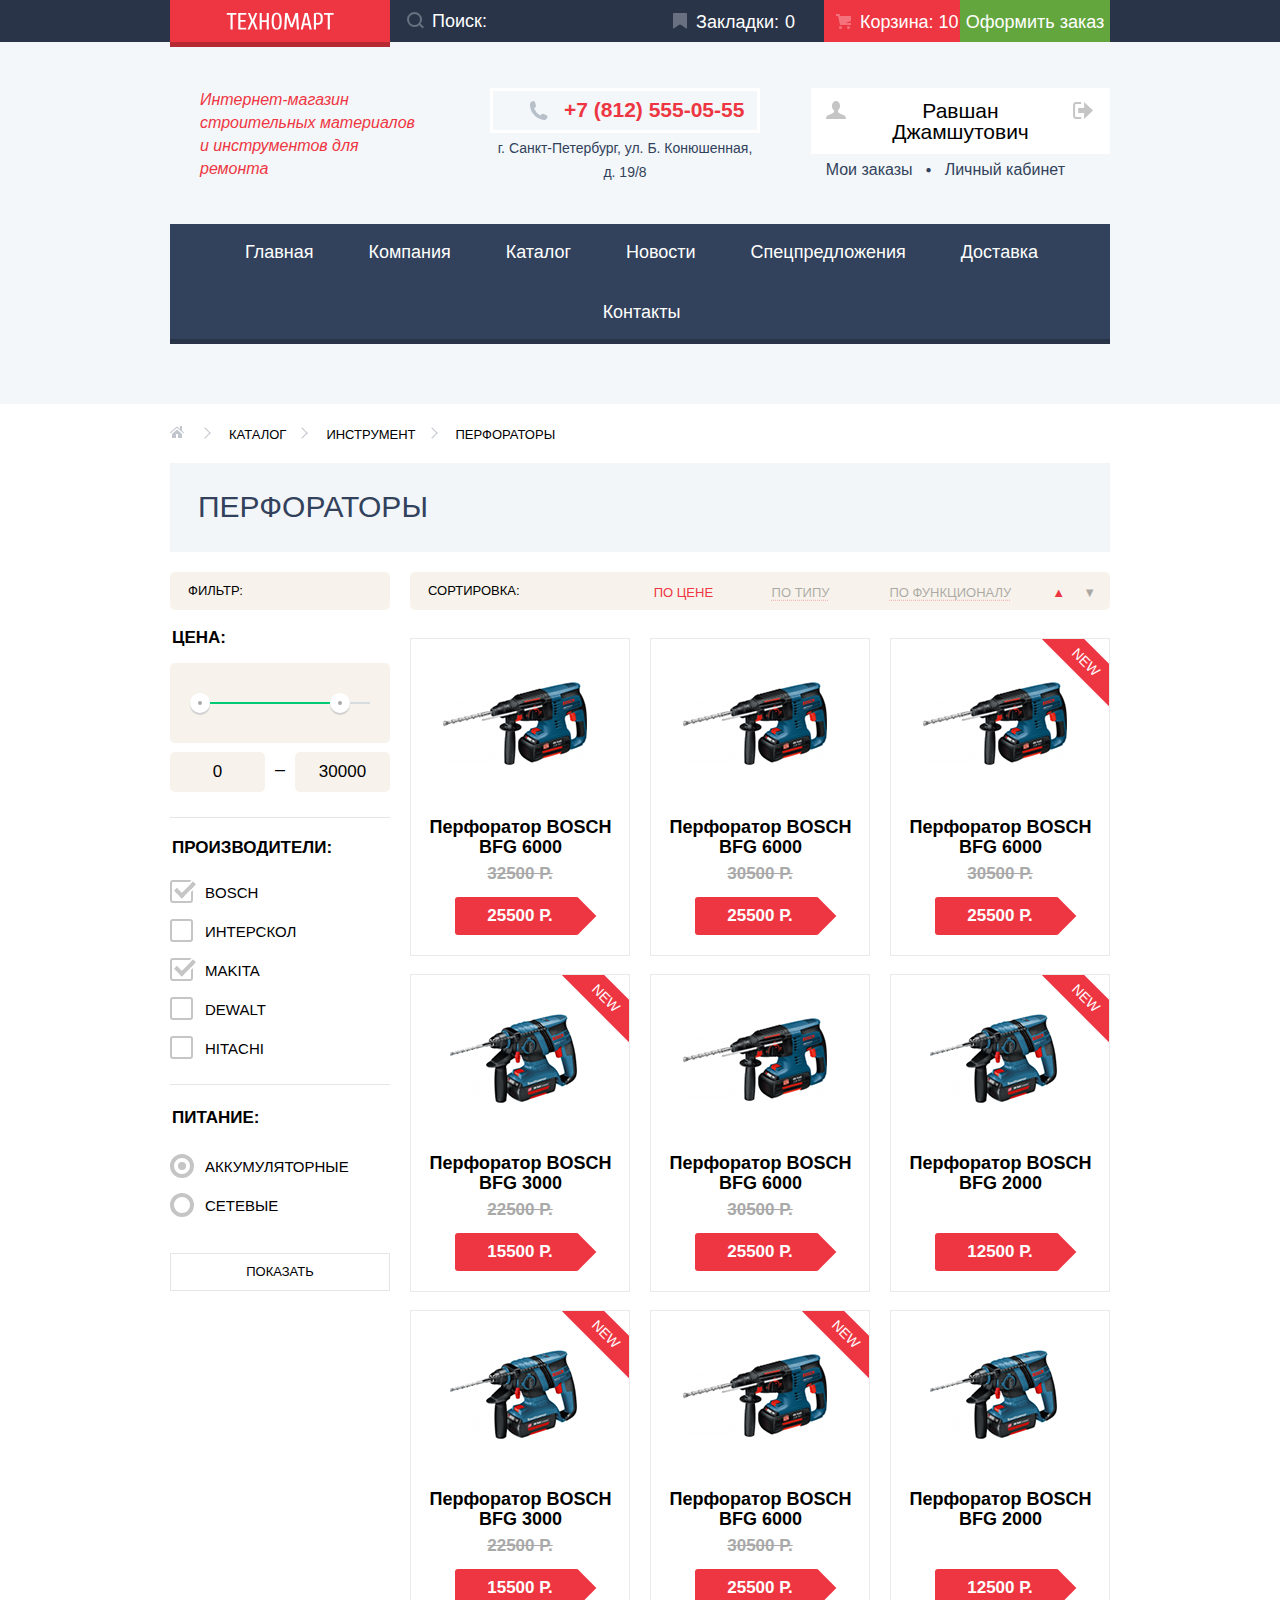
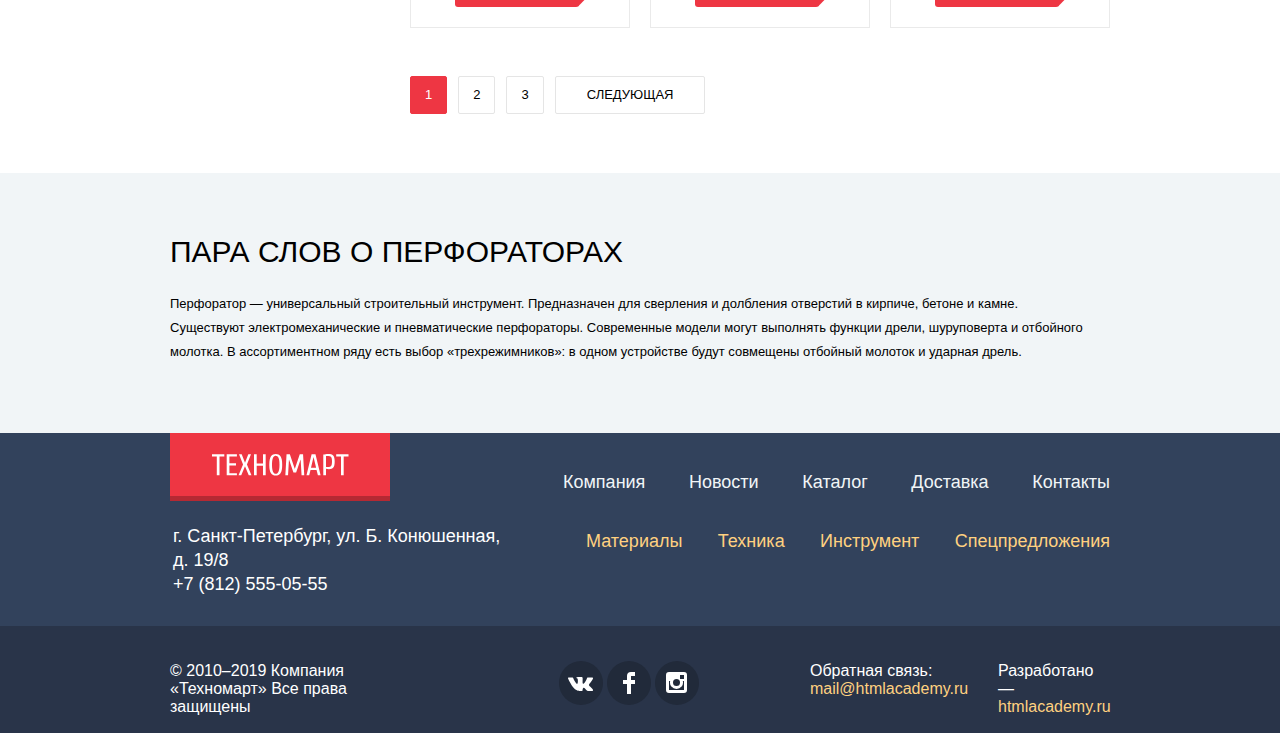
==== commit 7c9c0ab2: "Исправления согласно критерию Б4. Часть 4" ====
--- a/catalog.html
+++ b/catalog.html
@@ -19,7 +19,7 @@
           <label class="search-block" for="search-field"> 
             <input class="p-2 search-field" id="search-field" type="search" name="search-field" placeholder="Поиск:"><span class="search-icon"></span>
           </label> 
-          <button class="search-button" type="submit" name="search-button"></button>
+          <button class="search-button" type="submit"></button>
         </form>
         <a class="p-2 bookmark-link" href="">
           <svg width="14" height="16" fill="none" xmlns="http://www.w3.org/2000/svg"><path d="M14 15c0 .55-.37.74-.82.43l-5.36-3.77a1.54 1.54 0 00-1.64 0L.82 15.43c-.45.31-.82.12-.82-.43V1a1 1 0 011-1h12a1 1 0 011 1v14z" fill="#fff" opacity="0.3"/></svg>
@@ -57,7 +57,7 @@
         <ul class="site-navigation">
           <li><a class="p-2" href="index.html">Главная</a></li>
           <li><a class="p-2" href="">Компания</a></li>
-          <li><a class="p-2 no-href">Каталог</a></li>
+          <li><a class="p-2 interactless" href="">Каталог</a></li>
           <li><a class="p-2" href="">Новости</a></li>
           <li><a class="p-2" href="">Спецпредложения</a></li>
           <li><a class="p-2" href="">Доставка</a></li>
@@ -85,7 +85,7 @@
         <a class="h-5" href="">Инструмент</a>
       </li>
       <li class="breadcrumbs-item breadcrumbs-item-current">
-        <a class="h-5 no-href">Перфораторы</a>
+        <a class="h-5 interactless" href="">Перфораторы</a>
       </li>
     </ul>
     <div class="filters">
@@ -274,7 +274,7 @@
           </li>
         </ul>
         <ul class="pagination-list">
-          <li class="pagination-item pagination-item-current"><a class="h-5 no-href">1</a></li>
+          <li class="pagination-item pagination-item-current"><a class="h-5 interactless" href="">1</a></li>
           <li class="pagination-item"><a class="h-5" href="">2</a></li>
           <li class="pagination-item"><a class="h-5" href="">3</a></li>
           <li class="pagination-item"><a class="h-5" href="">Следующая</a></li>
@@ -307,7 +307,7 @@
           <ul class="top-navigation">
             <li><a class="p-2" href="">Компания</a></li>
             <li><a class="p-2" href="">Новости</a></li>
-            <li><a class="p-2 no-href">Каталог</a></li>
+            <li><a class="p-2 interactless" href="">Каталог</a></li>
             <li><a class="p-2" href="">Доставка</a></li>
             <li><a class="p-2" href="">Контакты</a></li>
           </ul>
@@ -324,18 +324,18 @@
       <div class="container">
         <p class="p-3 copyright">&#169; 2010–2019 Компания «Техномарт» Все права защищены</p>
         <ul class="footer-social">
-          <li class="social-icon icon-vk">
-            <a class="social-link" title="Соцсеть «Вконтакте»" href="https://vk.com/">
+          <li class="social-icon">
+            <a class="icon-vk social-link" title="Соцсеть «Вконтакте»" href="https://vk.com/">
               <img src="img/icon-vk.svg" width="26" height="15" alt="Логотип «Вконтакте»">
             </a>
           </li>
-          <li class="social-icon icon-fb">
-            <a class="social-link" title="Соцсеть «Фейсбук»" href="https://ru-ru.facebook.com/">
+          <li class="social-icon">
+            <a class="icon-fb social-link" title="Соцсеть «Фейсбук»" href="https://ru-ru.facebook.com/">
               <img src="img/icon-fb.svg" width="12" height="22" alt="Логотип «Фейсбук»">
             </a>
           </li>
-          <li class="social-icon icon-ig">
-            <a class="social-link" title="Соцсеть «Инстаграм»" href="https://www.instagram.com/">
+          <li class="social-icon">
+            <a class="icon-ig social-link" title="Соцсеть «Инстаграм»" href="https://www.instagram.com/">
               <img src="img/icon-insta.svg" width="21" height="21" alt="Логотип «Инстаграм»">
             </a>
           </li>
--- a/css/style.min.css
+++ b/css/style.min.css
@@ -1 +1 @@
-@-webkit-keyframes bounce{0%{transform:translateY(-2000px)}70%{transform:translateY(30px)}90%{transform:translateY(-10px)}to{transform:translateY(0)}}@keyframes bounce{0%{transform:translateY(-2000px)}70%{transform:translateY(30px)}90%{transform:translateY(-10px)}to{transform:translateY(0)}}@-webkit-keyframes shake{0%,to{transform:translateX(0)}10%,30%,50%,70%,90%{transform:translateX(-10px)}20%,40%,60%,80%{transform:translateX(10px)}}@keyframes shake{0%,to{transform:translateX(0)}10%,30%,50%,70%,90%{transform:translateX(-10px)}20%,40%,60%,80%{transform:translateX(10px)}}@font-face{font-family:"PT Sans";font-style:normal;font-weight:400;src:local("PT Sans Regular"),local("ptsans"),url(../fonts/ptsans.woff2) format("woff2"),url(../fonts/ptsans.woff) format("woff")}@font-face{font-family:"PT Sans";font-style:normal;font-weight:700;src:local("PT Sans Bold"),local("ptsansbold"),url(../fonts/ptsansbold.woff2) format("woff2"),url(../fonts/ptsansbold.woff) format("woff")}@font-face{font-family:"Cuprum";font-style:normal;font-weight:400;src:local("Cuprum Regular"),local("cuprum"),url(../fonts/cuprum.woff2) format("woff2"),url(../fonts/cuprum.woff) format("woff")}@font-face{font-family:"Cuprum";font-style:italic;font-weight:400;src:local("Cuprum Italic"),local("cuprumitalic"),url(../fonts/cuprumitalic.woff2) format("woff2"),url(../fonts/cuprumitalic.woff) format("woff")}@font-face{font-family:"Cuprum";font-style:normal;font-weight:700;src:local("Cuprum Bold"),local("cuprumbold"),url(../fonts/cuprumbold.woff2) format("woff2"),url(../fonts/cuprumbold.woff) format("woff")}@font-face{font-family:"Cuprum";font-style:italic;font-weight:700;src:local("Cuprum Bold Italic"),local("cuprumbolditalic"),url(../fonts/cuprumbolditalic.woff2) format("woff2"),url(../fonts/cuprumbolditalic.woff) format("woff")}:root{--beige: #F9F5F0;--black: #000000;--cadet-blue-crayola: #C1C6CE;--cobalt-blue: #1D2739;--dark-slate-gray: #677280;--dark-yellow-green: #63A63E;--deep-carmine-pink: #EE3643;--deep-yellow-green: #367315;--gainsboro: #E5E5E5;--granny-s-apples: #8ED78F;--herbal: #5FBB2D;--jade: #00CA74;--light-gray: #B5B5B5;--light-plum: #DC91D8;--light-telegray: #CFCFCF;--marengo: #405069;--moderate-blue: #3D546F;--night-blue: #293449;--orient-red: #BA2732;--pale-orange-yellow: #FFD180;--pale-smoky-white: #EAEAEA;--pearl-white: #F7F3EC;--periwinkle-crayola-light: #F1F5F7;--periwinkle-crayola-lighter: #F3F7F9;--periwinkle-crayola-very-light: #F2F6F8;--persian-red: #CA2C37;--sapphire-dark-blue: #161D29;--sapphire-blue: #212A3A;--shiny-orange: #FFBF47;--silver: #C5C5C5;--smoky-white: #F4F4F4;--twitter: #3BBCE3;--rich-yellowish-green: #518534;--very-pale-blue: #D7DCDE;--violet-blue: #32425C;--wet-asphalt: #565656;--white: #FFFFFF;--white-aluminum: #A9A9A9;--white-rgb: 255, 255, 255;--black-rgb: 0, 0, 0;--silver-rgb: 197, 197, 197;--white-aluminum-rgb: 169, 169, 169}body{min-width:940px;margin:0;padding:0;font-weight:400;font-size:14px;line-height:24px;color:var(--black);background-color:var(--white)}a{text-decoration:none}img{max-width:100%;height:auto}.h-1,.h-2,.h-3,.h-4,body{font-family:"Cuprum","Arial Narrow",sans-serif;font-style:normal}.h-1{font-weight:700;font-size:36px;line-height:36px;text-transform:uppercase}.h-2,.h-3,.h-4{line-height:30px}.h-2{font-weight:400;font-size:30px;text-transform:uppercase}.h-3,.h-4{font-weight:700;font-size:24px}.h-4{font-size:21px}.h-5{font-size:13px;line-height:18px;text-transform:uppercase}.h-5,.h-6,.p-1,.p-2,.p-3,.p-4{font-family:"PT Sans","Arial",sans-serif;font-style:normal;font-weight:400}.h-6{font-size:15px;line-height:19px;text-transform:uppercase}.p-1,.p-2,.p-3,.p-4{font-size:13px;line-height:24px}.p-2,.p-3,.p-4{font-family:"Cuprum","Arial Narrow",sans-serif;font-size:18px}.p-3,.p-4{font-size:16px;line-height:18px}.p-4{font-family:"PT Sans","Arial",sans-serif;font-weight:700;font-size:18px;line-height:20px}.bttn-txt,.desc-txt,.p-5,.p-6{font-family:"Cuprum","Arial Narrow",sans-serif;font-weight:400}.p-5{font-style:italic;font-size:16px;line-height:23px}.bttn-txt,.desc-txt,.p-6{font-style:normal}.p-6{font-size:21px;line-height:21px}.bttn-txt,.desc-txt{font-size:14px}.bttn-txt{line-height:18px;text-transform:uppercase}.desc-txt{line-height:24px}.filter-txt,.legend-txt,.price-txt{font-family:"PT Sans","Arial",sans-serif;font-style:normal;font-weight:700;font-size:17px;line-height:18px;text-transform:uppercase}.legend-txt{line-height:30px}.shadow{background:inherit;background-blend-mode:normal;-webkit-filter:drop-shadow(0 4px 20px rgba(var(--black-rgb).15));filter:drop-shadow(0 4px 20px rgba(var(--black-rgb).15))}.page{height:100%}.page-body{min-height:100%}.container{width:940px;margin:0 auto;padding:0}.page-header{display:grid;margin-bottom:59px}.header-bar{height:42px;position:relative;background:var(--night-blue)}.bar-navigation{display:grid}.header-logo{grid-column:1/2;grid-row:1/2;width:220px;height:35px}.header-logo.logo-link{padding-top:12px;padding-bottom:0;text-align:center;background-color:var(--deep-carmine-pink);box-shadow:inset 0 -5px 0 rgba(var(--black-rgb),.24)}.logo-link:active:not(.no-href){background-color:var(--orient-red)}.search-form{grid-column:2/3;grid-row:1/2}.search-block{width:270px;height:42px;display:flex}.search-field{width:100%;height:100%;margin:0;padding:0 0 0 42px;outline:0;border:0;color:var(--white);background:inherit}.search-field::-webkit-input-placeholder{color:inherit;background:inherit}.search-field::-moz-placeholder{color:inherit;background:inherit}.search-field::placeholder{color:inherit;background:inherit}.search-button{position:absolute;top:0;width:37px;height:42px;border:0;background:inherit;cursor:pointer}.search-icon{position:relative;background:inherit;order:-1}.search-icon::before{content:"";position:absolute;top:12px;left:17px;width:15px;height:15px;border:2px solid var(--dark-slate-gray);border-radius:50%;box-sizing:border-box}.search-icon::after{content:"";position:absolute;top:25px;left:29px;width:5px;height:2px;background-color:var(--dark-slate-gray);transform:rotate(45deg)}.search-field:hover+.search-icon::before{border:2px solid var(--white)}.search-field:hover+.search-icon::after{background-color:var(--white)}.search-field:focus{color:var(--black)}.search-field:focus,.search-field:focus+.search-icon{background:var(--white)}.search-field:focus+.search-icon::before{border:2px solid var(--deep-carmine-pink)}.search-field:focus+.search-icon::after{background-color:var(--deep-carmine-pink)}.bookmark-link{grid-column:3/4;grid-row:1/2}.basket-link,.order-link{grid-column:4/5;grid-row:1/2}.order-link{grid-column:5/6}.bookmark-link,.order-link{width:150px;height:42px;text-align:center;color:var(--white)}.basket-link{width:136px;height:42px;margin-left:14px;color:var(--white)}.order-link{background:var(--dark-yellow-green)}.basket-link span,.bookmark-link span,.order-link span{display:inline-block;vertical-align:middle}.bookmark-link span{padding:10px 2px 8px 4px}.basket-link span{padding:10px 1px 8px 4px}.order-link span{padding:10px 0 8px;text-align:center}.basket-link svg,.bookmark-link svg{vertical-align:middle}.basket-link svg{padding-left:12px}.basket-link:active,.bookmark-link:active,.order-link:active{background:var(--sapphire-dark-blue)}.order-link:focus,.order-link:hover{background:var(--herbal)}.order-link:active{color:rgba(var(--white-rgb),.5);background:var(--dark-yellow-green)}.basket-link:focus svg path,.basket-link:hover svg path,.bookmark-link:focus svg path,.bookmark-link:hover svg path{opacity:1}.basket-link:active svg path,.bookmark-link:active svg path{opacity:.3}.basket-link-active,.bookmark-link-active{background-color:var(--deep-carmine-pink)}.header-contacts .header-phone,.header-navigation{background:var(--periwinkle-crayola-lighter)}.main-navigation{padding-top:46px;margin-bottom:60px}.content-navigation{margin-bottom:40px;display:grid;grid-template-columns:1fr 1fr 1fr;gap:20px}.header-content{margin:0;padding:0 45px 0 30px;color:var(--deep-carmine-pink)}.header-contacts{padding-right:30px}.header-contacts .header-phone{width:270px;height:45px;padding-top:4px;padding-left:71px;display:block;border:3px solid var(--white);box-sizing:border-box;background-image:url(../img/icon-phone.svg);background-position:36px 10px;background-repeat:no-repeat}.header-phone{margin-bottom:3px;color:var(--deep-carmine-pink)}.header-address{text-align:center;color:var(--violet-blue)}.user-navigation{display:flex;flex-wrap:wrap;align-items:flex-start;align-content:flex-start;justify-content:flex-end}.login-link{width:121px;margin-right:10px;padding:12px 0;color:var(--black)}.login-link svg{padding-top:1px;vertical-align:top;margin-right:7px}.login-link,.register-link,.user-name{text-align:center;background:var(--white)}.register-link{width:150px;padding:12px 0;color:var(--black)}.user-name{position:relative;width:209px;padding:12px 45px}.user-link:nth-child(1) svg{position:absolute;top:13px;left:15px;background-position:0 0}.user-link:nth-child(2){color:var(--black)}.user-link:nth-child(3) svg{position:absolute;top:14px;right:17px;background-position:0 0}.user-marker,.user-order,.user-profile{margin-top:7px}.user-order,.user-profile{color:var(--violet-blue)}.user-profile{margin-right:45px}.user-marker{padding:0 13px;color:var(--violet-blue);font-size:10px;line-height:18px;cursor:pointer}.login-link:focus,.login-link:hover,.register-link:focus,.register-link:hover,.user-marker:focus,.user-marker:hover,.user-order:focus,.user-order:hover,.user-profile:focus,.user-profile:hover{color:var(--deep-carmine-pink)}.login-link:focus svg path,.login-link:hover svg path,.user-link:focus svg path,.user-link:hover svg path{fill:var(--moderate-blue)}.login-link:active,.register-link:active,.user-link:active,.user-marker:active,.user-order:active,.user-profile:active{color:var(--silver)}.login-link:active svg path,.user-link:active svg path{fill:var(--silver)}.site-navigation{margin:0;padding:0;list-style:none;text-align:center;background:var(--violet-blue);box-shadow:inset 0 -5px 0 var(--night-blue)}.site-navigation li{height:60px;display:inline-block;vertical-align:top}.site-navigation a{padding:16px 24px 20px 27px;display:block;color:var(--white)}.site-navigation a:focus:not(.no-href),.site-navigation a:hover:not(.no-href){background:var(--night-blue)}.site-navigation a:active:not(.no-href){opacity:.5;background:var(--cobalt-blue)}.breadcrumbs{position:absolute;margin-top:-150px;padding:0;list-style:none;display:flex;flex-wrap:wrap;justify-content:flex-start}.breadcrumbs-item{position:relative;margin-right:40px}.breadcrumbs-item-link{width:19px;height:19px;display:block;background-image:url(../img/icon-home.svg);background-position:0 4px;background-repeat:no-repeat}.breadcrumbs-item:last-child{margin-right:0}.breadcrumbs-item::after{content:"";position:absolute;top:7px;right:-20px;width:8px;height:8px;border-top:1px solid var(--cadet-blue-crayola);border-right:1px solid var(--cadet-blue-crayola);box-sizing:border-box;background-color:rgb(var(--white-rgb),0);transform:rotate(45deg)}.breadcrumbs-item-current::after{display:none}.breadcrumbs-item-current a,.filter-title h2,.filter-title h3{color:var(--black)}.breadcrumbs-item a:not(.no-href){color:var(--black)}.breadcrumbs-item a:focus:not(.no-href),.breadcrumbs-item a:hover:not(.no-href){text-decoration:underline}.page-title{padding:29px 14px 30px 28px;color:var(--violet-blue);background:var(--periwinkle-crayola-very-light)}.filters{display:flex;flex-wrap:wrap;flex-direction:row;align-items:flex-start;justify-content:space-between}.filter-products{width:220px}.select-products{width:700px;margin-bottom:59px}.select-products .product-item:nth-child(3n){margin-bottom:18px}.select-products .product-list{margin-bottom:30px}.filter-title{width:auto;height:38px;padding-left:18px;padding-right:14px;border-radius:5px;color:var(--black);background:var(--pearl-white);display:flex;align-items:center;justify-content:space-between}.filter-title:not(.filter-navigation){margin-bottom:13px}.filter-form,.filter-item label{padding:0;margin:0}.filter-navigation{margin-bottom:28px}.filter-navigation ul{width:auto;padding:0;margin:0;list-style:none}.filter-navigation li{margin-left:14px;display:inline-block;vertical-align:middle}.filter-navigation li:first-child{margin-left:0}.filter-navigation-price,.filter-navigation-type{width:100px}.filter-navigation-function{width:145px}.filter-navigation-fall,.filter-navigation-rise{width:auto}.filter-navigation-fall a,.filter-navigation-rise a{padding-right:0}.filter-link,.filter-link-triangle{opacity:.3;color:var(--black)}.filter-link:not(.filter-link-active){text-decoration:underline;-webkit-text-decoration-style:dotted;text-decoration-style:dotted;text-underline-position:under;-webkit-text-decoration-color:var(--deep-carmine-pink);text-decoration-color:var(--deep-carmine-pink)}.filter-link:focus:not(.filter-link-active),.filter-link:hover:not(.filter-link-active){opacity:1;color:var(--black);-webkit-text-decoration-style:solid;text-decoration-style:solid;-webkit-text-decoration-color:var(--deep-carmine-pink);text-decoration-color:var(--deep-carmine-pink)}.filter-link-triangle:focus:not(.filter-link-active),.filter-link-triangle:hover:not(.filter-link-active){opacity:1;color:var(--black)}.filter-link-active{opacity:1;color:var(--deep-carmine-pink);text-decoration:none;cursor:default}.filter-item{padding:0;margin:0;border:0}.filter-item:nth-child(1) legend{padding-top:0;padding-bottom:10px}.filter-item:nth-child(1){padding-bottom:25px;margin-bottom:15px}.filter-item:nth-child(2) legend{padding-bottom:20px}.filter-item:nth-child(2){padding-bottom:6px;margin-bottom:18px}.filter-item:nth-child(3) legend{padding-bottom:24px}.filter-item:nth-child(3){margin-bottom:18px}.filter-item:not(.filter-item-last){border-bottom:1px solid var(--gainsboro)}.range-controls{position:relative;height:41px;margin-bottom:9px;padding-top:39px;padding-right:20px;padding-left:20px;background-color:var(--pearl-white);border-radius:5px}.range-controls .scale{width:180px;height:2px;background:var(--very-pale-blue)}.range-controls .bar{width:152px;height:2px;background:var(--jade)}.range-controls .toggle{position:absolute;top:30px;left:0;width:4px;height:4px;border:8px solid var(--white);background-color:var(--white-aluminum);border-radius:50%;box-shadow:0 2px 1px 0 var(--light-telegray);cursor:pointer}.range-controls .toggle-min{left:20px}.range-controls .toggle-max{left:160px}.price-controls{display:flex;justify-content:space-between}.price-controls span{padding:10px 0;font-size:10px}.price-controls input{width:75px;padding:10px;text-align:center;color:var(--black);border:0;border-radius:5px;background:var(--pearl-white);font-family:inherit;font-size:inherit}.filter-item ul{padding:0;margin:0;list-style:none}.filter-option{padding-bottom:20px;padding-left:35px}.filter-option label{position:relative;display:block;cursor:pointer;-webkit-user-select:none;-moz-user-select:none;user-select:none}.range-filter{width:220px;margin-top:0}.filter-input-checkbox+label::before{content:"";position:absolute;left:-35px;top:-3px;width:23px;height:23px;border:2px solid var(--silver);border-radius:3px;box-sizing:border-box}.filter-input-checkbox:checked+label::after{content:"";position:absolute;top:-1px;left:-30px;width:20px;height:11px;border-left:4px solid var(--silver);border-bottom:4px solid var(--silver);box-sizing:border-box;box-shadow:0 2px 0 var(--white),inset 0 -2px 0 var(--white);background:rgb(var(--white-rgb),.01);transform:rotate(-45deg)}.filter-input-radio+label::before{content:"";position:absolute;left:-35px;top:-3px;width:24px;height:24px;border:4px solid var(--silver);border-radius:50%;box-sizing:border-box}.filter-input-radio:checked+label::after{content:"";position:absolute;top:5px;left:-27px;width:8px;height:8px;background-color:var(--silver);border-radius:50%}.filter-button{width:100%;height:38px;color:var(--black);border:1px solid var(--gainsboro);box-sizing:border-box;background:var(--white);cursor:pointer}.filter-input-checkbox:focus+label::before,.filter-input-checkbox:hover+label::before{border:2px solid var(--light-gray)}.filter-input-checkbox:checked:focus+label::after,.filter-input-checkbox:checked:hover+label::after{border-left:4px solid var(--light-gray);border-bottom:4px solid var(--light-gray)}.filter-input-radio:focus+label::before,.filter-input-radio:hover+label::before{border:4px solid var(--light-gray)}.filter-input-radio:checked:focus+label::after,.filter-input-radio:checked:hover+label::after{background-color:var(--light-gray)}.filter-input-checkbox:disabled+label,.filter-input-radio:disabled+label{color:var(--black);mix-blend-mode:normal;opacity:.4;cursor:default}.features{margin-bottom:59px}.feature-gallery{margin:0;padding:0;list-style:none;display:grid;grid-template-columns:1fr 1fr 1fr;gap:20px;align-content:start}.feature-item{width:300px;height:123px;display:flex;flex-direction:column}.feature-item:nth-child(1){grid-column:1/2;grid-row:1/2;background:var(--shiny-orange);background-image:url(../img/icon-1.svg);background-position:213px 31px;background-repeat:no-repeat}.feature-item:nth-child(2){grid-column:2/3;grid-row:1/2;background:var(--twitter);background-image:url(../img/icon-2.svg);background-position:194px 34px;background-repeat:no-repeat}.feature-item:nth-child(3){grid-column:3/4;grid-row:1/2;background:var(--light-plum);background-image:url(../img/icon-3.svg);background-position:191px 31px;background-repeat:no-repeat}.feature-item:nth-child(4){grid-column:3/4;grid-row:2/3;background:var(--granny-s-apples);background-image:url(../img/icon-4.svg);background-position:196px 26px;background-repeat:no-repeat}.feature-item:nth-child(5){grid-column:3/4;grid-row:3/4;background:var(--pale-orange-yellow);background-image:url(../img/icon-5.svg);background-position:191px 32px;background-repeat:no-repeat}.feature-link,.feature-title{display:flex;color:var(--white)}.feature-title{margin:20px 23px 14px}.feature-link{width:135px;height:38px;margin-left:23px;align-items:center;justify-content:center;background:rgba(var(--white-rgb),.3)}.feature-link:focus,.feature-link:hover{background:rgba(var(--silver-rgb),.3);background-blend-mode:normal}.feature-link:active{background:rgba(var(--white-aluminum-rgb),.3)}.gallery-sliders{width:620px;height:266px;margin:0;padding:0;grid-column:1/3;grid-row:2/4;background:var(--silver)}.gallery-drill{background-image:url(../img/snippet-drill.jpg)}.gallery-perforator{background-image:url(../img/snippet-perforator.jpg)}.gallery-slider{display:none;width:620px;height:104px;margin:0 0 20px;padding:0;background:rgb(var(--black-rgb),.25)}.gallery-slider-active{display:block}.gallery-text,.gallery-title{margin:0;padding:23px 20px 5px 24px;color:var(--white)}.gallery-text{padding:0 20px 0 24px}.gallery-slider-button{margin:0 20px 38px 24px;display:flex;justify-content:space-between}.gallery-button{width:22px;height:40px;border:0;background:rgb(var(--white-rgb),0);cursor:pointer}.gallery-button-back,.gallery-button-next{position:relative}.gallery-button-next{transform:rotate(-180deg)}.gallery-button-back::after,.gallery-button-next::after{content:"";position:absolute;bottom:6px;left:6px;width:28px;height:28px;border-bottom:3px solid var(--white);border-left:3px solid var(--white);box-sizing:border-box;background-color:rgb(var(--white-rgb),0);background-position:0 0;transform:rotate(45deg)}.gallery-slider-bottom{height:38px;display:grid;grid-template-columns:216px 1fr;align-items:flex-end}.catalog-link{margin-left:24px}.gallery-radio-group{width:188px;height:30px;display:flex;flex-wrap:nowrap;flex-direction:row;align-items:center;justify-content:center}.gallery-radio-button{width:10px;height:10px;display:block;margin:5px;border:2px solid var(--white);border-radius:50%;box-sizing:border-box;background:var(--white)}.gallery-radio-active{background:var(--deep-carmine-pink)}.gallery-radio-button:not(.gallery-radio-active){cursor:pointer}.gallery-radio-button:focus:not(.gallery-radio-active),.gallery-radio-button:hover:not(.gallery-radio-active){background:rgb(var(--white-rgb),0)}.gallery-button:hover{outline:0}.button{width:192px;padding:10px 0;display:block;text-align:center;color:var(--white);background:var(--deep-carmine-pink)}.button:focus,.button:hover{background:var(--persian-red)}.button:active{background:var(--orient-red)}.populars{height:89px;margin-bottom:20px;padding-left:28px;padding-right:14px;display:flex;flex-direction:row;align-items:center;justify-content:space-between;background:var(--beige)}.popular-title{color:var(--violet-blue);background:inherit}.popular-products{margin-bottom:52px}.product-list{margin:0;padding:0;list-style:none;display:flex;flex-wrap:wrap;align-content:flex-start;justify-content:space-between}.popular-products .product-item:nth-child(4n){margin-bottom:18px}.product-item{position:relative;width:220px;height:318px;margin:0;padding:0;background:var(--white);border:1px solid var(--pale-smoky-white);box-sizing:border-box}.product-link{width:100%;height:100%;margin:0;padding:0}.product-title{margin:178px 16px 8px 17px;padding:0;text-align:center;color:var(--black)}.basket-button::before,.new-price::after,.product-picture{position:absolute;background-position:0 0}.snippet-32961{top:5px;left:17px}.snippet-18927{top:28px;left:39px}.snippet-945{top:21px;left:32px}.old-price{margin:0 50px 14px 44px;padding:0 0 0 6px;text-align:center;-webkit-text-decoration-line:line-through;text-decoration-line:line-through;color:var(--white-aluminum)}.new-price{position:relative;margin:0 50px 0 44px;padding:10px 0 10px 6px;text-align:center;border-radius:3px;color:var(--white);background:var(--deep-carmine-pink)}.basket-button::before,.new-price::after{content:""}.new-price::after{width:26px;height:26px;top:6px;right:-12px;background-color:var(--deep-carmine-pink);transform:rotate(45deg)}.basket-button,.bookmark-button{position:absolute;left:41px;text-align:center;border-radius:2px;visibility:hidden}.basket-button{min-width:120px;padding:10px 0 10px 15px;top:38px;color:var(--white);background:var(--dark-yellow-green);box-shadow:inset 0 -3px 0 var(--deep-yellow-green)}.bookmark-button{min-width:135px;padding:7px;top:86px;color:var(--violet-blue);border:3px solid var(--dark-yellow-green);box-sizing:border-box}.basket-button::before{width:15px;height:15px;left:30px;opacity:.3;background-image:url(../img/icon-cart.svg);background-repeat:no-repeat;background-size:cover}.brand-list li:focus,.brand-list li:hover,.product-item:focus,.product-item:hover{background-blend-mode:normal;-webkit-filter:drop-shadow(0 4px 20px rgba(var(--black-rgb),.15));filter:drop-shadow(0 4px 20px rgba(var(--black-rgb),.15))}.product-item:focus .product-picture,.product-item:hover .product-picture{visibility:hidden}.product-item:focus .basket-button,.product-item:focus .bookmark-button,.product-item:hover .basket-button,.product-item:hover .bookmark-button{visibility:visible}.basket-button:focus,.basket-button:hover{background:var(--herbal)}.bookmark-button:focus,.bookmark-button:hover{border:3px solid var(--violet-blue)}.basket-button:active{background:var(--rich-yellowish-green)}.bookmark-button:active,.brand-list li:active{opacity:.5}.new-action{position:relative}.new-action::after,.new-action::before{position:absolute;background-position:0 0}.new-action::before{content:"";width:68px;height:68px;top:0;right:0;background-image:linear-gradient(to right top,rgba(var(--white-rgb),0) 50%,var(--deep-carmine-pink) 51%,var(--deep-carmine-pink) 81%,rgba(var(--white-rgb),0) 82%)}.new-action::after{content:"new";top:15px;right:13px;text-align:center;text-transform:uppercase;font-family:"Cuprum","Arial Narrow",sans-serif;font-style:normal;font-weight:400;font-size:14px;line-height:18px;color:var(--white);transform:rotate(45deg)}.pagination-list{display:flex;flex-wrap:wrap;padding:0;margin:0;list-style:none}.pagination-item{margin-right:11px}.pagination-item:last-child{margin-right:0}.pagination-item a{display:block;padding:9px 14px;background:var(--white);border:1px solid var(--gainsboro);box-sizing:border-box;border-radius:2px}.pagination-item:last-child a{padding:9px 31px}.pagination-list a:not(.no-href){color:var(--black)}.pagination-item a:focus:not(.no-href),.pagination-item a:hover:not(.no-href){border:1px solid var(--silver)}.pagination-item a:active:not(.no-href){border:1px solid var(--deep-carmine-pink)}.pagination-item-current a,.pagination-item-current a:active,.pagination-item-current a:focus,.pagination-item-current a:hover{color:var(--white);border:1px solid var(--deep-carmine-pink);background-color:var(--deep-carmine-pink)}.popular-brands{margin-bottom:70px}.brand-list{margin:0;padding:0;list-style:none;display:grid;grid-template-columns:1fr 1fr 1fr 1fr;gap:20px}.brand-list li{width:220px;height:145px;background:var(--white);border:1px solid var(--pale-smoky-white);box-sizing:border-box}.brand-list a{width:100%;height:100%;display:flex;flex-wrap:wrap;align-items:center;justify-content:center}.main-services{background:var(--periwinkle-crayola-light)}.main-services .container{display:grid;grid-template-columns:1fr 2fr;gap:10px}.services{margin-top:40px;grid-column:1/3;grid-row:1/2}.services p{margin:0;padding:0}.service-aside{position:relative;width:240px;min-height:279px;padding-top:61px;padding-bottom:4px;grid-column:1/2;grid-row:2/3}.service-aside::before{content:"";position:absolute;width:10px;min-height:279px;top:0;right:0;background-blend-mode:normal;background-image:url(../img/aside-border.png);background-position:0 0;background-repeat:no-repeat;z-index:1}.service-list{margin:0;padding:0;list-style:none}.service-item{width:240px;height:61px;color:var(--white);background:var(--violet-blue);background-blend-mode:normal;box-shadow:inset 0 1px 0 var(--marengo);-webkit-filter:drop-shadow(0 1px 0 var(--night-blue));filter:drop-shadow(0 1px 0 var(--night-blue))}.service-item-active{color:var(--violet-blue);background:var(--white);background-blend-mode:normal;box-shadow:0 1px 0 var(--white);-webkit-filter:drop-shadow(0 1px 0 var(--white));filter:drop-shadow(0 1px 0 var(--white))}.service-item label{margin:auto 0;padding:13px 22px;display:block;cursor:pointer}.service-item:focus:not(.service-item-active),.service-item:hover:not(.service-item-active){background:var(--night-blue)}.service-sliders{padding-top:17px;grid-column:2/3;grid-row:2/3}.service-slider{width:619px;height:auto;margin:0;padding:0;display:none}.modal-basket-top h3,.modal-bookmark-top h3,.service-delivery,.service-discount,.service-guarantee{position:relative}.service-delivery::after,.service-discount::after,.service-guarantee::after{content:"";position:absolute;width:468px;height:261px;bottom:4px;right:1px;background-image:url(../img/snippet-delivery.png);background-repeat:no-repeat;background-position:0 0}.service-discount::after,.service-guarantee::after{width:389px;height:283px;right:-10px;background-image:url(../img/snippet-guarantee.png)}.service-discount::after{width:465px;height:285px;bottom:2px;background-image:url(../img/snippet-discount.png)}.service-slider-active{display:block}.service-title{margin-right:260px;margin-bottom:30px;color:var(--violet-blue)}.service-slider p{margin:0 260px 0 0}.service-slider a{margin-top:24px;margin-bottom:114px}.main-bottom{padding-bottom:70px}.main-bottom .container{display:grid;grid-template-columns:2fr 1fr;-moz-column-gap:40px;column-gap:40px}.company{padding-top:46px}.company-content{margin-right:140px;margin-bottom:26px}.company-service{margin-right:200px}.company-service p{margin-bottom:2px}.partner-list{margin-bottom:7px;display:flex;flex-wrap:wrap;flex-direction:column}.partner-link{margin-left:37px;margin-bottom:12px;position:relative;color:var(--black)}.partner-link::after{content:"";position:absolute;top:12px;left:-37px;width:25px;height:2px;background-color:var(--deep-carmine-pink)}.company .button{width:220px}.contacts{padding-top:46px}.contacts-content{margin-right:100px;margin-bottom:32px}.contacts-map{width:300px;height:158px;padding:0;margin-bottom:25px}.contacts .button{width:100%}.main-articles{display:grid;background:var(--periwinkle-crayola-light)}.articles{margin-top:64px;padding-bottom:56px}.main-footer{display:grid;grid-template-rows:193px 107px}.top-footer{background:var(--violet-blue)}.top-footer .container{display:grid;grid-template-columns:389px 1fr;-moz-column-gap:4px;column-gap:4px}.footer-company{display:flex;flex-wrap:wrap;color:var(--white)}.footer-logo{width:220px;height:48px;margin-bottom:5px}.footer-logo.logo-link{padding-top:20px;padding-bottom:0;text-align:center;background-color:var(--deep-carmine-pink);box-shadow:inset 0 -5px 0 rgba(var(--black-rgb),.24)}.footer-contacts,.footer-phone{margin-left:3px;margin-bottom:0;color:inherit}.footer-navigation{margin-top:37px}.top-navigation{margin:0;padding:0;list-style:none;display:flex;flex-wrap:wrap;flex-direction:row;justify-content:space-between}.top-navigation a{color:var(--periwinkle-crayola-light)}.top-navigation a:focus:not(.no-href),.top-navigation a:hover:not(.no-href){-webkit-text-decoration-line:underline;text-decoration-line:underline}.top-navigation a:active:not(.no-href){-webkit-text-decoration-line:none;text-decoration-line:none;opacity:.5}.bottom-navigation{margin:34px 0 0 23px;padding:0;list-style:none;display:flex;flex-wrap:wrap;flex-direction:row;justify-content:space-between}.bottom-navigation a,.developer a{color:var(--pale-orange-yellow)}.bottom-navigation a:focus:not(.no-href),.bottom-navigation a:hover:not(.no-href){-webkit-text-decoration-line:underline;text-decoration-line:underline}.bottom-navigation a:active:not(.no-href){opacity:.5;-webkit-text-decoration-line:none;text-decoration-line:none}.bottom-footer{background:var(--night-blue)}.bottom-footer .container{padding-top:20px;display:grid;grid-template-columns:389px 251px 188px 1fr 1px}.copyright{margin-right:150px;color:var(--white)}.footer-social{width:140px;margin:0;padding:0;list-style:none;text-align:center}.social-icon{width:44px;height:44px;margin-top:15px;display:inline-block;vertical-align:top;text-align:center;border-radius:50%;box-sizing:border-box;background-color:var(--sapphire-blue);background-position:center center;background-repeat:no-repeat}.icon-vk{padding-top:13px}.icon-fb,.icon-ig{padding-top:11px}.social-link{width:100%;height:100%;display:block;color:var(--white)}.social-icon:active,.social-icon:focus,.social-icon:hover{background-color:var(--deep-carmine-pink)}.developer{color:var(--white)}.developer a:focus,.developer a:hover{-webkit-text-decoration-line:underline;text-decoration-line:underline}.developer a:active{color:var(--deep-carmine-pink);-webkit-text-decoration-line:none;text-decoration-line:none}.hidden-content{visibility:hidden}.visually-hidden{position:absolute;width:1px;height:1px;margin:-1px;border:0;padding:0;white-space:nowrap;-webkit-clip-path:inset(100%);clip-path:inset(100%);clip:rect(0 0 0 0);overflow:hidden}.cut-down,.modal{display:none}.modal{position:fixed;top:0;right:0;bottom:0;left:0;margin:auto;border-top:7px solid var(--deep-carmine-pink);box-shadow:0 0 14.7px rgba(47,42,43,.5)}.modal-close,.modal-map{background-repeat:no-repeat}.modal-close{position:absolute;width:21px;height:21px;top:10px;right:10px;border:0;background:rgba(var(--white-rgb),0);background-position:top right;background-size:cover;cursor:pointer}.modal-close::after,.modal-close::before{content:"";position:absolute;top:8px;left:-4px;width:28px;height:5px;background-color:var(--deep-carmine-pink);transform:rotate(45deg)}.modal-close::after{transform:rotate(-45deg)}.modal-map{width:943px;height:442px;color:var(--wet-asphalt);background:var(--wet-asphalt);background-image:url(../img/popup-map.jpg);background-position:center center}.modal-map iframe{border:0}.modal-map-show{display:block;-webkit-animation:bounce .6s;animation:bounce .6s}.modal-feedback{width:620px;height:423px}.modal-feedback-show{display:block;-webkit-animation:bounce .6s;animation:bounce .6s}.modal-feedback-error{-webkit-animation:shake .6s;animation:shake .6s}.modal-feedback-form{display:grid;grid-template-rows:311px 112px;background:var(--white)}.modal-feedback-top{margin:40px 80px;width:460px;display:flex;flex-wrap:wrap;align-items:flex-start;align-content:start;justify-content:space-between;background:var(--white)}.modal-feedback-wrapper{display:block;margin-bottom:11px;color:var(--black)}.modal-feedback-field,.modal-feedback-textarea{padding:7px 12px;color:var(--greydark);background:var(--white);border:2px solid var(--silver);box-sizing:border-box;border-radius:2px}.modal-feedback-field{width:220px;height:38px;margin-bottom:13px}.modal-feedback-textarea{width:460px;height:114px}.modal-feedback-bottom{display:flex;flex-wrap:wrap;align-items:center;justify-content:center;background:var(--pale-smoky-white)}.modal-feedback-button{width:460px;height:38px;text-align:center;text-transform:uppercase;border:0;color:var(--white);background:var(--deep-carmine-pink);cursor:pointer}.modal-basket,.modal-bookmark{width:620px;height:275px}.modal-basket-show,.modal-bookmark-show{display:block;-webkit-animation:bounce .6s;animation:bounce .6s}.modal-basket-form,.modal-bookmark-form{display:grid;grid-template-rows:163px 112px;background:var(--white)}.modal-basket-bottom,.modal-basket-top,.modal-bookmark-bottom,.modal-bookmark-top{display:flex;flex-wrap:wrap;align-items:center;justify-content:center}.modal-basket-top h3::before,.modal-bookmark-top h3::before{content:"";position:absolute;top:-19px;left:-95px;width:66px;height:66px;border-radius:50%;box-sizing:border-box;background-position:0 0;background:var(--dark-yellow-green)}.modal-basket-top h3::after,.modal-bookmark-top h3::after{content:"";position:absolute;top:2px;left:-78px;width:35px;height:20px;border-left:7px solid var(--white);border-bottom:7px solid var(--white);box-sizing:border-box;background-position:0 0;background:rgb(var(--white-rgb),.01);transform:rotate(-45deg)}.modal-basket-bottom,.modal-bookmark-bottom{background:var(--pale-smoky-white)}.modal-basket-button,.modal-bookmark-button{width:192px;min-height:38px;text-align:center;text-transform:uppercase;border:0;color:var(--white);background:var(--deep-carmine-pink);cursor:pointer}.modal-basket-button:first-child,.modal-bookmark-button:first-child{margin-right:5px;color:var(--white);background:var(--deep-carmine-pink)}.modal-basket-button:last-child,.modal-bookmark-button:last-child{margin-left:5px;color:var(--black);background:var(--white)}
+@-webkit-keyframes bounce{0%{transform:translateY(-2000px)}70%{transform:translateY(30px)}90%{transform:translateY(-10px)}to{transform:translateY(0)}}@keyframes bounce{0%{transform:translateY(-2000px)}70%{transform:translateY(30px)}90%{transform:translateY(-10px)}to{transform:translateY(0)}}@-webkit-keyframes shake{0%,to{transform:translateX(0)}10%,30%,50%,70%,90%{transform:translateX(-10px)}20%,40%,60%,80%{transform:translateX(10px)}}@keyframes shake{0%,to{transform:translateX(0)}10%,30%,50%,70%,90%{transform:translateX(-10px)}20%,40%,60%,80%{transform:translateX(10px)}}@font-face{font-family:"PT Sans";font-style:normal;font-weight:400;src:local("PT Sans Regular"),local("ptsans"),url(../fonts/ptsans.woff2) format("woff2"),url(../fonts/ptsans.woff) format("woff")}@font-face{font-family:"PT Sans";font-style:normal;font-weight:700;src:local("PT Sans Bold"),local("ptsansbold"),url(../fonts/ptsansbold.woff2) format("woff2"),url(../fonts/ptsansbold.woff) format("woff")}@font-face{font-family:"Cuprum";font-style:normal;font-weight:400;src:local("Cuprum Regular"),local("cuprum"),url(../fonts/cuprum.woff2) format("woff2"),url(../fonts/cuprum.woff) format("woff")}@font-face{font-family:"Cuprum";font-style:italic;font-weight:400;src:local("Cuprum Italic"),local("cuprumitalic"),url(../fonts/cuprumitalic.woff2) format("woff2"),url(../fonts/cuprumitalic.woff) format("woff")}@font-face{font-family:"Cuprum";font-style:normal;font-weight:700;src:local("Cuprum Bold"),local("cuprumbold"),url(../fonts/cuprumbold.woff2) format("woff2"),url(../fonts/cuprumbold.woff) format("woff")}@font-face{font-family:"Cuprum";font-style:italic;font-weight:700;src:local("Cuprum Bold Italic"),local("cuprumbolditalic"),url(../fonts/cuprumbolditalic.woff2) format("woff2"),url(../fonts/cuprumbolditalic.woff) format("woff")}:root{--beige: #F9F5F0;--black: #000000;--cadet-blue-crayola: #C1C6CE;--cobalt-blue: #1D2739;--dark-slate-gray: #677280;--dark-yellow-green: #63A63E;--deep-carmine-pink: #EE3643;--deep-yellow-green: #367315;--gainsboro: #E5E5E5;--granny-s-apples: #8ED78F;--herbal: #5FBB2D;--jade: #00CA74;--light-gray: #B5B5B5;--light-plum: #DC91D8;--light-telegray: #CFCFCF;--marengo: #405069;--moderate-blue: #3D546F;--night-blue: #293449;--orient-red: #BA2732;--pale-orange-yellow: #FFD180;--pale-smoky-white: #EAEAEA;--pearl-white: #F7F3EC;--periwinkle-crayola-light: #F1F5F7;--periwinkle-crayola-lighter: #F3F7F9;--periwinkle-crayola-very-light: #F2F6F8;--persian-red: #CA2C37;--sapphire-dark-blue: #161D29;--sapphire-blue: #212A3A;--shiny-orange: #FFBF47;--silver: #C5C5C5;--smoky-white: #F4F4F4;--twitter: #3BBCE3;--rich-yellowish-green: #518534;--very-pale-blue: #D7DCDE;--violet-blue: #32425C;--wet-asphalt: #565656;--white: #FFFFFF;--white-aluminum: #A9A9A9;--white-rgb: 255, 255, 255;--black-rgb: 0, 0, 0;--silver-rgb: 197, 197, 197;--white-aluminum-rgb: 169, 169, 169}body{min-width:940px;margin:0;padding:0;font-weight:400;font-size:14px;line-height:24px;color:var(--black);background-color:var(--white)}a{text-decoration:none}img{max-width:100%;height:auto}.h-1,.h-2,.h-3,.h-4,body{font-family:"Cuprum","Arial Narrow",sans-serif;font-style:normal}.h-1{font-weight:700;font-size:36px;line-height:36px;text-transform:uppercase}.h-2,.h-3,.h-4{line-height:30px}.h-2{font-weight:400;font-size:30px;text-transform:uppercase}.h-3,.h-4{font-weight:700;font-size:24px}.h-4{font-size:21px}.h-5{font-size:13px;line-height:18px;text-transform:uppercase}.h-5,.h-6,.p-1,.p-2,.p-3,.p-4{font-family:"PT Sans","Arial",sans-serif;font-style:normal;font-weight:400}.h-6{font-size:15px;line-height:19px;text-transform:uppercase}.p-1,.p-2,.p-3,.p-4{font-size:13px;line-height:24px}.p-2,.p-3,.p-4{font-family:"Cuprum","Arial Narrow",sans-serif;font-size:18px}.p-3,.p-4{font-size:16px;line-height:18px}.p-4{font-family:"PT Sans","Arial",sans-serif;font-weight:700;font-size:18px;line-height:20px}.bttn-txt,.desc-txt,.p-5,.p-6{font-family:"Cuprum","Arial Narrow",sans-serif;font-weight:400}.p-5{font-style:italic;font-size:16px;line-height:23px}.bttn-txt,.desc-txt,.p-6{font-style:normal}.p-6{font-size:21px;line-height:21px}.bttn-txt,.desc-txt{font-size:14px}.bttn-txt{line-height:18px;text-transform:uppercase}.desc-txt{line-height:24px}.filter-txt,.legend-txt,.price-txt{font-family:"PT Sans","Arial",sans-serif;font-style:normal;font-weight:700;font-size:17px;line-height:18px;text-transform:uppercase}.legend-txt{line-height:30px}.shadow{background:inherit;background-blend-mode:normal;-webkit-filter:drop-shadow(0 4px 20px rgba(var(--black-rgb).15));filter:drop-shadow(0 4px 20px rgba(var(--black-rgb).15))}.page{height:100%}.page-body{min-height:100%}.container{width:940px;margin:0 auto;padding:0}.page-header{display:grid;margin-bottom:59px}.header-bar{height:42px;position:relative;background:var(--night-blue)}.bar-navigation{display:grid}.header-logo{grid-column:1/2;grid-row:1/2;width:220px;height:35px}.header-logo.logo-link{padding-top:12px;padding-bottom:0;text-align:center;background-color:var(--deep-carmine-pink);box-shadow:inset 0 -5px 0 rgba(var(--black-rgb),.24)}.logo-link:active:not(.interactless){background-color:var(--orient-red)}.search-form{grid-column:2/3;grid-row:1/2}.search-block{width:270px;height:42px;display:flex}.search-field{width:100%;height:100%;margin:0;padding:0 0 0 42px;outline:0;border:0;color:var(--white);background:inherit}.search-field::-webkit-input-placeholder{color:inherit;background:inherit}.search-field::-moz-placeholder{color:inherit;background:inherit}.search-field::placeholder{color:inherit;background:inherit}.search-button{position:absolute;top:0;width:37px;height:42px;border:0;background:inherit;cursor:pointer}.search-icon{position:relative;background:inherit;order:-1}.search-icon::before{content:"";position:absolute;top:12px;left:17px;width:15px;height:15px;border:2px solid var(--dark-slate-gray);border-radius:50%;box-sizing:border-box}.search-icon::after{content:"";position:absolute;top:25px;left:29px;width:5px;height:2px;background-color:var(--dark-slate-gray);transform:rotate(45deg)}.search-field:hover+.search-icon::before{border:2px solid var(--white)}.search-field:hover+.search-icon::after{background-color:var(--white)}.search-field:focus{color:var(--black)}.search-field:focus,.search-field:focus+.search-icon{background:var(--white)}.search-field:focus+.search-icon::before{border:2px solid var(--deep-carmine-pink)}.search-field:focus+.search-icon::after{background-color:var(--deep-carmine-pink)}.bookmark-link{grid-column:3/4;grid-row:1/2}.basket-link,.order-link{grid-column:4/5;grid-row:1/2}.order-link{grid-column:5/6}.bookmark-link,.order-link{width:150px;height:42px;text-align:center;color:var(--white)}.basket-link{width:136px;height:42px;margin-left:14px;color:var(--white)}.order-link{background:var(--dark-yellow-green)}.basket-link span,.bookmark-link span,.order-link span{display:inline-block;vertical-align:middle}.bookmark-link span{padding:10px 2px 8px 4px}.basket-link span{padding:10px 1px 8px 4px}.order-link span{padding:10px 0 8px;text-align:center}.basket-link svg,.bookmark-link svg{vertical-align:middle}.basket-link svg{padding-left:12px}.basket-link:active,.bookmark-link:active,.order-link:active{background:var(--sapphire-dark-blue)}.order-link:focus,.order-link:hover{background:var(--herbal)}.order-link:active{color:rgba(var(--white-rgb),.5);background:var(--dark-yellow-green)}.basket-link:focus svg path,.basket-link:hover svg path,.bookmark-link:focus svg path,.bookmark-link:hover svg path{opacity:1}.basket-link:active svg path,.bookmark-link:active svg path{opacity:.3}.basket-link-active,.bookmark-link-active{background-color:var(--deep-carmine-pink)}.header-contacts .header-phone,.header-navigation{background:var(--periwinkle-crayola-lighter)}.main-navigation{padding-top:46px;margin-bottom:60px}.content-navigation{margin-bottom:40px;display:grid;grid-template-columns:1fr 1fr 1fr;gap:20px}.header-content{margin:0;padding:0 45px 0 30px;color:var(--deep-carmine-pink)}.header-contacts{padding-right:30px}.header-contacts .header-phone{width:270px;height:45px;padding-top:4px;padding-left:71px;display:block;border:3px solid var(--white);box-sizing:border-box;background-image:url(../img/icon-phone.svg);background-position:36px 10px;background-repeat:no-repeat}.header-phone{margin-bottom:3px;color:var(--deep-carmine-pink)}.header-address{text-align:center;color:var(--violet-blue)}.user-navigation{display:flex;flex-wrap:wrap;align-items:flex-start;align-content:flex-start;justify-content:flex-end}.login-link{width:121px;margin-right:10px;padding:12px 0;color:var(--black)}.login-link svg{padding-top:1px;vertical-align:top;margin-right:7px}.login-link,.register-link,.user-name{text-align:center;background:var(--white)}.register-link{width:150px;padding:12px 0;color:var(--black)}.user-name{position:relative;width:209px;padding:12px 45px}.user-link:nth-child(1) svg{position:absolute;top:13px;left:15px;background-position:0 0}.user-link:nth-child(2){color:var(--black)}.user-link:nth-child(3) svg{position:absolute;top:14px;right:17px;background-position:0 0}.user-marker,.user-order,.user-profile{margin-top:7px}.user-order,.user-profile{color:var(--violet-blue)}.user-profile{margin-right:45px}.user-marker{padding:0 13px;color:var(--violet-blue);font-size:10px;line-height:18px;cursor:pointer}.login-link:focus,.login-link:hover,.register-link:focus,.register-link:hover,.user-marker:focus,.user-marker:hover,.user-order:focus,.user-order:hover,.user-profile:focus,.user-profile:hover{color:var(--deep-carmine-pink)}.login-link:focus svg path,.login-link:hover svg path,.user-link:focus svg path,.user-link:hover svg path{fill:var(--moderate-blue)}.login-link:active,.register-link:active,.user-link:active,.user-marker:active,.user-order:active,.user-profile:active{color:var(--silver)}.login-link:active svg path,.user-link:active svg path{fill:var(--silver)}.site-navigation{margin:0;padding:0;list-style:none;text-align:center;background:var(--violet-blue);box-shadow:inset 0 -5px 0 var(--night-blue)}.site-navigation li{height:60px;display:inline-block;vertical-align:top}.site-navigation a{padding:16px 24px 20px 27px;display:block;color:var(--white)}.site-navigation a:focus:not(.interactless),.site-navigation a:hover:not(.interactless){background:var(--night-blue)}.site-navigation a:active:not(.interactless){opacity:.5;background:var(--cobalt-blue)}.breadcrumbs{position:absolute;margin-top:-150px;padding:0;list-style:none;display:flex;flex-wrap:wrap;justify-content:flex-start}.breadcrumbs-item{position:relative;margin-right:40px}.breadcrumbs-item-link{width:19px;height:19px;display:block;background-image:url(../img/icon-home.svg);background-position:0 4px;background-repeat:no-repeat}.breadcrumbs-item:last-child{margin-right:0}.breadcrumbs-item::after{content:"";position:absolute;top:7px;right:-20px;width:8px;height:8px;border-top:1px solid var(--cadet-blue-crayola);border-right:1px solid var(--cadet-blue-crayola);box-sizing:border-box;background-color:rgb(var(--white-rgb),0);transform:rotate(45deg)}.breadcrumbs-item-current::after{display:none}.breadcrumbs-item-current a,.filter-title h2,.filter-title h3{color:var(--black)}.breadcrumbs-item a:not(.interactless){color:var(--black)}.breadcrumbs-item a:focus:not(.interactless),.breadcrumbs-item a:hover:not(.interactless){text-decoration:underline}.page-title{padding:29px 14px 30px 28px;color:var(--violet-blue);background:var(--periwinkle-crayola-very-light)}.filters{display:flex;flex-wrap:wrap;flex-direction:row;align-items:flex-start;justify-content:space-between}.filter-products{width:220px}.select-products{width:700px;margin-bottom:59px}.select-products .product-item:nth-child(3n){margin-bottom:18px}.select-products .product-list{margin-bottom:30px}.filter-title{width:auto;height:38px;padding-left:18px;padding-right:14px;border-radius:5px;color:var(--black);background:var(--pearl-white);display:flex;align-items:center;justify-content:space-between}.filter-title:not(.filter-navigation){margin-bottom:13px}.filter-form,.filter-item label{padding:0;margin:0}.filter-navigation{margin-bottom:28px}.filter-navigation ul{width:auto;padding:0;margin:0;list-style:none}.filter-navigation li{margin-left:14px;display:inline-block;vertical-align:middle}.filter-navigation li:first-child{margin-left:0}.filter-navigation-price,.filter-navigation-type{width:100px}.filter-navigation-function{width:145px}.filter-navigation-fall,.filter-navigation-rise{width:auto}.filter-navigation-fall a,.filter-navigation-rise a{padding-right:0}.filter-link,.filter-link-triangle{opacity:.3;color:var(--black)}.filter-link:not(.filter-link-active){text-decoration:underline;-webkit-text-decoration-style:dotted;text-decoration-style:dotted;text-underline-position:under;-webkit-text-decoration-color:var(--deep-carmine-pink);text-decoration-color:var(--deep-carmine-pink)}.filter-link:focus:not(.filter-link-active),.filter-link:hover:not(.filter-link-active){opacity:1;color:var(--black);-webkit-text-decoration-style:solid;text-decoration-style:solid;-webkit-text-decoration-color:var(--deep-carmine-pink);text-decoration-color:var(--deep-carmine-pink)}.filter-link-triangle:focus:not(.filter-link-active),.filter-link-triangle:hover:not(.filter-link-active){opacity:1;color:var(--black)}.filter-link-active{opacity:1;color:var(--deep-carmine-pink);text-decoration:none;cursor:default}.filter-item{padding:0;margin:0;border:0}.filter-item:nth-child(1) legend{padding-top:0;padding-bottom:10px}.filter-item:nth-child(1){padding-bottom:25px;margin-bottom:15px}.filter-item:nth-child(2) legend{padding-bottom:20px}.filter-item:nth-child(2){padding-bottom:6px;margin-bottom:18px}.filter-item:nth-child(3) legend{padding-bottom:24px}.filter-item:nth-child(3){margin-bottom:18px}.filter-item:not(.filter-item-last){border-bottom:1px solid var(--gainsboro)}.range-controls{position:relative;height:41px;margin-bottom:9px;padding-top:39px;padding-right:20px;padding-left:20px;background-color:var(--pearl-white);border-radius:5px}.range-controls .scale{width:180px;height:2px;background:var(--very-pale-blue)}.range-controls .bar{width:152px;height:2px;background:var(--jade)}.range-controls .toggle{position:absolute;top:30px;left:0;width:4px;height:4px;border:8px solid var(--white);background-color:var(--white-aluminum);border-radius:50%;box-shadow:0 2px 1px 0 var(--light-telegray);cursor:pointer}.range-controls .toggle-min{left:20px}.range-controls .toggle-max{left:160px}.price-controls{display:flex;justify-content:space-between}.price-controls span{padding:10px 0;font-size:10px}.price-controls input{width:75px;padding:10px;text-align:center;color:var(--black);border:0;border-radius:5px;background:var(--pearl-white);font-family:inherit;font-size:inherit}.filter-item ul{padding:0;margin:0;list-style:none}.filter-option{padding-bottom:20px;padding-left:35px}.filter-option label{position:relative;display:block;cursor:pointer;-webkit-user-select:none;-moz-user-select:none;user-select:none}.range-filter{width:220px;margin-top:0}.filter-input-checkbox+label::before{content:"";position:absolute;left:-35px;top:-3px;width:23px;height:23px;border:2px solid var(--silver);border-radius:3px;box-sizing:border-box}.filter-input-checkbox:checked+label::after{content:"";position:absolute;top:-1px;left:-30px;width:20px;height:11px;border-left:4px solid var(--silver);border-bottom:4px solid var(--silver);box-sizing:border-box;box-shadow:0 2px 0 var(--white),inset 0 -2px 0 var(--white);background:rgb(var(--white-rgb),0);transform:rotate(-45deg)}.filter-input-radio+label::before{content:"";position:absolute;left:-35px;top:-3px;width:24px;height:24px;border:4px solid var(--silver);border-radius:50%;box-sizing:border-box}.filter-input-radio:checked+label::after{content:"";position:absolute;top:5px;left:-27px;width:8px;height:8px;background-color:var(--silver);border-radius:50%}.filter-button{width:100%;height:38px;color:var(--black);border:1px solid var(--gainsboro);box-sizing:border-box;background:var(--white);cursor:pointer}.filter-input-checkbox:focus+label::before,.filter-input-checkbox:hover+label::before{border:2px solid var(--light-gray)}.filter-input-checkbox:checked:focus+label::after,.filter-input-checkbox:checked:hover+label::after{border-left:4px solid var(--light-gray);border-bottom:4px solid var(--light-gray)}.filter-input-radio:focus+label::before,.filter-input-radio:hover+label::before{border:4px solid var(--light-gray)}.filter-input-radio:checked:focus+label::after,.filter-input-radio:checked:hover+label::after{background-color:var(--light-gray)}.filter-input-checkbox:disabled+label,.filter-input-radio:disabled+label{color:var(--black);mix-blend-mode:normal;opacity:.4;cursor:default}.features{margin-bottom:59px}.feature-gallery{margin:0;padding:0;list-style:none;display:grid;grid-template-columns:1fr 1fr 1fr;gap:20px;align-content:start}.feature-item{width:300px;height:123px;display:flex;flex-direction:column}.feature-item:nth-child(1){grid-column:1/2;grid-row:1/2;background:var(--shiny-orange);background-image:url(../img/icon-1.svg);background-position:213px 31px;background-repeat:no-repeat}.feature-item:nth-child(2){grid-column:2/3;grid-row:1/2;background:var(--twitter);background-image:url(../img/icon-2.svg);background-position:194px 34px;background-repeat:no-repeat}.feature-item:nth-child(3){grid-column:3/4;grid-row:1/2;background:var(--light-plum);background-image:url(../img/icon-3.svg);background-position:191px 31px;background-repeat:no-repeat}.feature-item:nth-child(4){grid-column:3/4;grid-row:2/3;background:var(--granny-s-apples);background-image:url(../img/icon-4.svg);background-position:196px 26px;background-repeat:no-repeat}.feature-item:nth-child(5){grid-column:3/4;grid-row:3/4;background:var(--pale-orange-yellow);background-image:url(../img/icon-5.svg);background-position:191px 32px;background-repeat:no-repeat}.feature-link,.feature-title{display:flex;color:var(--white)}.feature-title{margin:20px 23px 14px}.feature-link{width:135px;height:38px;margin-left:23px;align-items:center;justify-content:center;background:rgba(var(--white-rgb),.3)}.feature-link:focus,.feature-link:hover{background:rgba(var(--silver-rgb),.3);background-blend-mode:normal}.feature-link:active{background:rgba(var(--white-aluminum-rgb),.3)}.gallery-sliders{width:620px;height:266px;margin:0;padding:0;grid-column:1/3;grid-row:2/4;background:var(--silver)}.gallery-drill{background-image:url(../img/snippet-drill.jpg)}.gallery-perforator{background-image:url(../img/snippet-perforator.jpg)}.gallery-slider{display:none;width:620px;height:104px;margin:0 0 20px;padding:0;background:rgb(var(--black-rgb),.25)}.gallery-slider-active{display:block}.gallery-text,.gallery-title{margin:0;padding:23px 20px 5px 24px;color:var(--white)}.gallery-text{padding:0 20px 0 24px}.gallery-slider-button{margin:0 20px 38px 24px;display:flex;justify-content:space-between}.gallery-button{width:22px;height:40px;border:0;background:rgb(var(--white-rgb),0);cursor:pointer}.gallery-button-back,.gallery-button-next{position:relative}.gallery-button-next{transform:rotate(-180deg)}.gallery-button-back::after,.gallery-button-next::after{content:"";position:absolute;bottom:6px;left:6px;width:28px;height:28px;border-bottom:3px solid var(--white);border-left:3px solid var(--white);box-sizing:border-box;background-color:rgb(var(--white-rgb),0);background-position:0 0;transform:rotate(45deg)}.gallery-slider-bottom{height:38px;display:grid;grid-template-columns:216px 1fr;align-items:flex-end}.catalog-link{margin-left:24px}.gallery-radio-group{width:188px;height:30px;display:flex;flex-wrap:nowrap;flex-direction:row;align-items:center;justify-content:center}.gallery-radio-button{width:10px;height:10px;display:block;margin:5px;border:2px solid var(--white);border-radius:50%;box-sizing:border-box;background:var(--white)}.gallery-radio-active{background:var(--deep-carmine-pink)}.gallery-radio-button:not(.gallery-radio-active){cursor:pointer}.gallery-radio-button:focus:not(.gallery-radio-active),.gallery-radio-button:hover:not(.gallery-radio-active){background:rgb(var(--white-rgb),0)}.gallery-button:hover{outline:0}.button{width:192px;padding:10px 0;display:block;text-align:center;color:var(--white);background:var(--deep-carmine-pink)}.button:focus,.button:hover{background:var(--persian-red)}.button:active{background:var(--orient-red)}.populars{height:89px;margin-bottom:20px;padding-left:28px;padding-right:14px;display:flex;flex-direction:row;align-items:center;justify-content:space-between;background:var(--beige)}.popular-title{color:var(--violet-blue);background:inherit}.popular-products{margin-bottom:52px}.product-list{margin:0;padding:0;list-style:none;display:flex;flex-wrap:wrap;align-content:flex-start;justify-content:space-between}.popular-products .product-item:nth-child(4n){margin-bottom:18px}.product-item{position:relative;width:220px;height:318px;margin:0;padding:0;background:rbga(var(--white),0);border:1px solid var(--pale-smoky-white);box-sizing:border-box}.product-link{width:100%;height:100%;margin:0;padding:0}.product-title{margin:178px 16px 8px 17px;padding:0;text-align:center;color:var(--black)}.product-picture{position:absolute;background-position:0 0;z-index:-1}.snippet-32961{top:5px;left:17px}.snippet-18927{top:28px;left:39px}.snippet-945{top:21px;left:32px}.old-price{margin:0 50px 14px 44px;padding:0 0 0 6px;text-align:center;-webkit-text-decoration-line:line-through;text-decoration-line:line-through;color:var(--white-aluminum)}.new-price{position:relative;margin:0 50px 0 44px;padding:10px 0 10px 6px;text-align:center;border-radius:3px;color:var(--white);background:var(--deep-carmine-pink)}.basket-button::before,.new-price::after{content:"";position:absolute;background-position:0 0}.new-price::after{width:26px;height:26px;top:6px;right:-12px;background-color:var(--deep-carmine-pink);transform:rotate(45deg)}.basket-button,.bookmark-button{position:absolute;left:41px;text-align:center;border-radius:2px;visibility:hidden}.basket-button{min-width:120px;padding:10px 0 10px 15px;top:38px;color:var(--white);background:var(--dark-yellow-green);box-shadow:inset 0 -3px 0 var(--deep-yellow-green)}.bookmark-button{min-width:135px;padding:7px;top:86px;color:var(--violet-blue);border:3px solid var(--dark-yellow-green);box-sizing:border-box}.basket-button::before{width:15px;height:15px;left:30px;opacity:.3;background-image:url(../img/icon-cart.svg);background-repeat:no-repeat;background-size:cover}.product-item:focus,.product-item:hover{background-blend-mode:normal;box-shadow:0 4px 20px rgba(var(--black-rgb),.15);-webkit-filter:drop-shadow(0 4px 20px rgba(var(--black-rgb),.15));filter:drop-shadow(0 4px 20px rgba(var(--black-rgb),.15))}.product-item:focus .product-picture,.product-item:hover .product-picture{visibility:hidden}.product-item:focus .basket-button,.product-item:focus .bookmark-button,.product-item:hover .basket-button,.product-item:hover .bookmark-button{visibility:visible}.basket-button:focus,.basket-button:hover{background:var(--herbal)}.bookmark-button:focus,.bookmark-button:hover{border:3px solid var(--violet-blue)}.basket-button:active{background:var(--rich-yellowish-green)}.bookmark-button:active{opacity:.5}.new-action{position:relative;overflow:hidden}.new-action::before{content:"new";position:absolute;width:100px;padding:6px 0;top:8px;right:-27px;text-align:center;text-transform:uppercase;font-family:"Cuprum","Arial Narrow",sans-serif;font-style:normal;font-weight:400;font-size:14px;line-height:18px;color:var(--white);background-color:var(--deep-carmine-pink);background-position:0 0;transform:rotate(45deg)}.pagination-list{display:flex;flex-wrap:wrap;padding:0;margin:0;list-style:none}.pagination-item{margin-right:11px}.pagination-item:last-child{margin-right:0}.pagination-item a{display:block;padding:9px 14px;background:var(--white);border:1px solid var(--gainsboro);box-sizing:border-box;border-radius:2px}.pagination-item:last-child a{padding:9px 31px}.pagination-list a:not(.interactless){color:var(--black)}.pagination-item a:focus:not(.interactless),.pagination-item a:hover:not(.interactless){border:1px solid var(--silver)}.pagination-item a:active:not(.interactless){border:1px solid var(--deep-carmine-pink)}.pagination-item-current a,.pagination-item-current a:active,.pagination-item-current a:focus,.pagination-item-current a:hover{color:var(--white);border:1px solid var(--deep-carmine-pink);background-color:var(--deep-carmine-pink)}.popular-brands{margin-bottom:70px}.brand-list{margin:0;padding:0;list-style:none;display:grid;grid-template-columns:1fr 1fr 1fr 1fr;gap:20px}.brand-list li{width:220px;height:145px;background:var(--white);border:1px solid var(--pale-smoky-white);box-sizing:border-box}.brand-list a{width:100%;height:100%;display:flex;flex-wrap:wrap;align-items:center;justify-content:center}.brand-list li:focus,.brand-list li:hover{background-blend-mode:normal;-webkit-filter:drop-shadow(0 4px 20px rgba(var(--black-rgb),.15));filter:drop-shadow(0 4px 20px rgba(var(--black-rgb),.15))}.brand-list li:active{opacity:.5}.main-services{background:var(--periwinkle-crayola-light)}.main-services .container{display:grid;grid-template-columns:1fr 2fr;gap:10px}.services{margin-top:40px;grid-column:1/3;grid-row:1/2}.services p{margin:0;padding:0}.service-aside{position:relative;width:240px;min-height:279px;padding-top:61px;padding-bottom:4px;grid-column:1/2;grid-row:2/3}.service-aside::before{content:"";position:absolute;width:10px;min-height:279px;top:0;right:0;background-blend-mode:normal;background-image:url(../img/aside-border.png);background-position:0 0;background-repeat:no-repeat;z-index:1}.service-list{margin:0;padding:0;list-style:none}.service-item{width:240px;height:61px;color:var(--white);background:var(--violet-blue);background-blend-mode:normal;box-shadow:inset 0 1px 0 var(--marengo);-webkit-filter:drop-shadow(0 1px 0 var(--night-blue));filter:drop-shadow(0 1px 0 var(--night-blue))}.service-item-active{color:var(--violet-blue);background:var(--white);background-blend-mode:normal;box-shadow:0 1px 0 var(--white);-webkit-filter:drop-shadow(0 1px 0 var(--white));filter:drop-shadow(0 1px 0 var(--white))}.service-item label{margin:auto 0;padding:13px 22px;display:block;cursor:pointer}.service-item:focus:not(.service-item-active),.service-item:hover:not(.service-item-active){background:var(--night-blue)}.service-sliders{padding-top:17px;grid-column:2/3;grid-row:2/3}.service-slider{width:619px;height:auto;margin:0;padding:0;display:none}.modal-basket-top h3,.modal-bookmark-top h3,.service-delivery,.service-discount,.service-guarantee{position:relative}.service-delivery::after,.service-discount::after,.service-guarantee::after{content:"";position:absolute;width:468px;height:261px;bottom:4px;right:1px;background-image:url(../img/snippet-delivery.png);background-repeat:no-repeat;background-position:0 0}.service-discount::after,.service-guarantee::after{width:389px;height:283px;right:-10px;background-image:url(../img/snippet-guarantee.png)}.service-discount::after{width:465px;height:285px;bottom:2px;background-image:url(../img/snippet-discount.png)}.service-slider-active{display:block}.service-title{margin-right:260px;margin-bottom:30px;color:var(--violet-blue)}.service-slider p{margin:0 260px 0 0}.service-slider a{margin-top:24px;margin-bottom:114px}.main-bottom{padding-bottom:70px}.main-bottom .container{display:grid;grid-template-columns:2fr 1fr;-moz-column-gap:40px;column-gap:40px}.company{padding-top:46px}.company-content{margin-right:140px;margin-bottom:26px}.company-service{margin-right:200px}.company-service p{margin-bottom:2px}.partner-list{margin-bottom:7px;display:flex;flex-wrap:wrap;flex-direction:column}.partner-link{margin-left:37px;margin-bottom:12px;position:relative;color:var(--black)}.partner-link::after{content:"";position:absolute;top:12px;left:-37px;width:25px;height:2px;background-color:var(--deep-carmine-pink)}.company .button{width:220px}.contacts{padding-top:46px}.contacts-content{margin-right:100px;margin-bottom:32px}.contacts-map{width:300px;height:158px;padding:0;margin-bottom:25px}.contacts .button{width:100%}.main-articles{display:grid;background:var(--periwinkle-crayola-light)}.articles{margin-top:64px;padding-bottom:56px}.main-footer{display:grid;grid-template-rows:193px 107px}.top-footer{background:var(--violet-blue)}.top-footer .container{display:grid;grid-template-columns:389px 1fr;-moz-column-gap:4px;column-gap:4px}.footer-company{display:flex;flex-wrap:wrap;color:var(--white)}.footer-logo{width:220px;height:48px;margin-bottom:5px}.footer-logo.logo-link{padding-top:20px;padding-bottom:0;text-align:center;background-color:var(--deep-carmine-pink);box-shadow:inset 0 -5px 0 rgba(var(--black-rgb),.24)}.footer-contacts,.footer-phone{margin-left:3px;margin-bottom:0;color:inherit}.footer-navigation{margin-top:37px}.top-navigation{margin:0;padding:0;list-style:none;display:flex;flex-wrap:wrap;flex-direction:row;justify-content:space-between}.top-navigation a{color:var(--periwinkle-crayola-light)}.top-navigation a:focus:not(.interactless),.top-navigation a:hover:not(.interactless){-webkit-text-decoration-line:underline;text-decoration-line:underline}.top-navigation a:active:not(.interactless){-webkit-text-decoration-line:none;text-decoration-line:none;opacity:.5}.bottom-navigation{margin:34px 0 0 23px;padding:0;list-style:none;display:flex;flex-wrap:wrap;flex-direction:row;justify-content:space-between}.bottom-navigation a,.developer a{color:var(--pale-orange-yellow)}.bottom-navigation a:focus:not(.interactless),.bottom-navigation a:hover:not(.interactless){-webkit-text-decoration-line:underline;text-decoration-line:underline}.bottom-navigation a:active:not(.interactless){opacity:.5;-webkit-text-decoration-line:none;text-decoration-line:none}.bottom-footer{background:var(--night-blue)}.bottom-footer .container{padding-top:20px;display:grid;grid-template-columns:389px 251px 188px 1fr 1px}.copyright{margin-right:150px;color:var(--white)}.footer-social{width:140px;margin:0;padding:0;list-style:none;text-align:center}.social-icon{width:44px;height:44px;margin-top:15px;display:inline-block;vertical-align:top;text-align:center;border-radius:50%;box-sizing:border-box;background-color:var(--sapphire-blue);background-position:center center;background-repeat:no-repeat}.icon-vk{padding-top:13px}.icon-fb,.icon-ig{padding-top:11px}.social-link{width:100%;height:100%;display:block;color:var(--white)}.social-icon:active,.social-icon:focus,.social-icon:hover{background-color:var(--deep-carmine-pink)}.developer{color:var(--white)}.developer a:focus,.developer a:hover{-webkit-text-decoration-line:underline;text-decoration-line:underline}.developer a:active{color:var(--deep-carmine-pink);-webkit-text-decoration-line:none;text-decoration-line:none}.hidden-content{visibility:hidden}.visually-hidden{position:absolute;width:1px;height:1px;margin:-1px;border:0;padding:0;white-space:nowrap;-webkit-clip-path:inset(100%);clip-path:inset(100%);clip:rect(0 0 0 0);overflow:hidden}.cut-down{display:none}.interactless{pointer-events:none}.modal{position:fixed;top:0;right:0;bottom:0;left:0;display:none;margin:auto;border-top:7px solid var(--deep-carmine-pink);box-shadow:0 0 14.7px rgba(47,42,43,.5)}.modal-close,.modal-map{background-repeat:no-repeat}.modal-close{position:absolute;width:21px;height:21px;top:10px;right:10px;border:0;background:rgba(var(--white-rgb),0);background-position:top right;background-size:cover;cursor:pointer}.modal-close::after,.modal-close::before{content:"";position:absolute;top:8px;left:-4px;width:28px;height:5px;background-color:var(--deep-carmine-pink);transform:rotate(45deg)}.modal-close::after{transform:rotate(-45deg)}.modal-map{width:943px;height:442px;color:var(--wet-asphalt);background:var(--wet-asphalt);background-image:url(../img/popup-map.jpg);background-position:center center}.modal-map iframe{border:0}.modal-map-show{display:block;-webkit-animation:bounce .6s;animation:bounce .6s}.modal-feedback{width:620px;height:423px}.modal-feedback-show{display:block;-webkit-animation:bounce .6s;animation:bounce .6s}.modal-feedback-error{-webkit-animation:shake .6s;animation:shake .6s}.modal-feedback-form{display:grid;grid-template-rows:311px 112px;background:var(--white)}.modal-feedback-top{margin:40px 80px;width:460px;display:flex;flex-wrap:wrap;align-items:flex-start;align-content:start;justify-content:space-between;background:var(--white)}.modal-feedback-wrapper{display:block;margin-bottom:11px;color:var(--black)}.modal-feedback-field,.modal-feedback-textarea{padding:7px 12px;color:var(--greydark);background:var(--white);border:2px solid var(--silver);box-sizing:border-box;border-radius:2px}.modal-feedback-field{width:220px;height:38px;margin-bottom:13px}.modal-feedback-textarea{width:460px;height:114px}.modal-feedback-bottom{display:flex;flex-wrap:wrap;align-items:center;justify-content:center;background:var(--pale-smoky-white)}.modal-feedback-button{width:460px;height:38px;text-align:center;text-transform:uppercase;border:0;color:var(--white);background:var(--deep-carmine-pink);cursor:pointer}.modal-basket,.modal-bookmark{width:620px;height:275px}.modal-basket-show,.modal-bookmark-show{display:block;-webkit-animation:bounce .6s;animation:bounce .6s}.modal-basket-form,.modal-bookmark-form{display:grid;grid-template-rows:163px 112px;background:var(--white)}.modal-basket-bottom,.modal-basket-top,.modal-bookmark-bottom,.modal-bookmark-top{display:flex;flex-wrap:wrap;align-items:center;justify-content:center}.modal-basket-top h3::before,.modal-bookmark-top h3::before{content:"";position:absolute;top:-19px;left:-95px;width:66px;height:66px;border-radius:50%;box-sizing:border-box;background-position:0 0;background:var(--dark-yellow-green)}.modal-basket-top h3::after,.modal-bookmark-top h3::after{content:"";position:absolute;top:2px;left:-78px;width:35px;height:20px;border-left:7px solid var(--white);border-bottom:7px solid var(--white);box-sizing:border-box;background-position:0 0;background:rgb(var(--white-rgb),0);transform:rotate(-45deg)}.modal-basket-bottom,.modal-bookmark-bottom{background:var(--pale-smoky-white)}.modal-basket-button,.modal-bookmark-button{width:192px;min-height:38px;text-align:center;text-transform:uppercase;border:0;color:var(--white);background:var(--deep-carmine-pink);cursor:pointer}.modal-basket-button:first-child,.modal-bookmark-button:first-child{margin-right:5px;color:var(--white);background:var(--deep-carmine-pink)}.modal-basket-button:last-child,.modal-bookmark-button:last-child{margin-left:5px;color:var(--black);background:var(--white)}
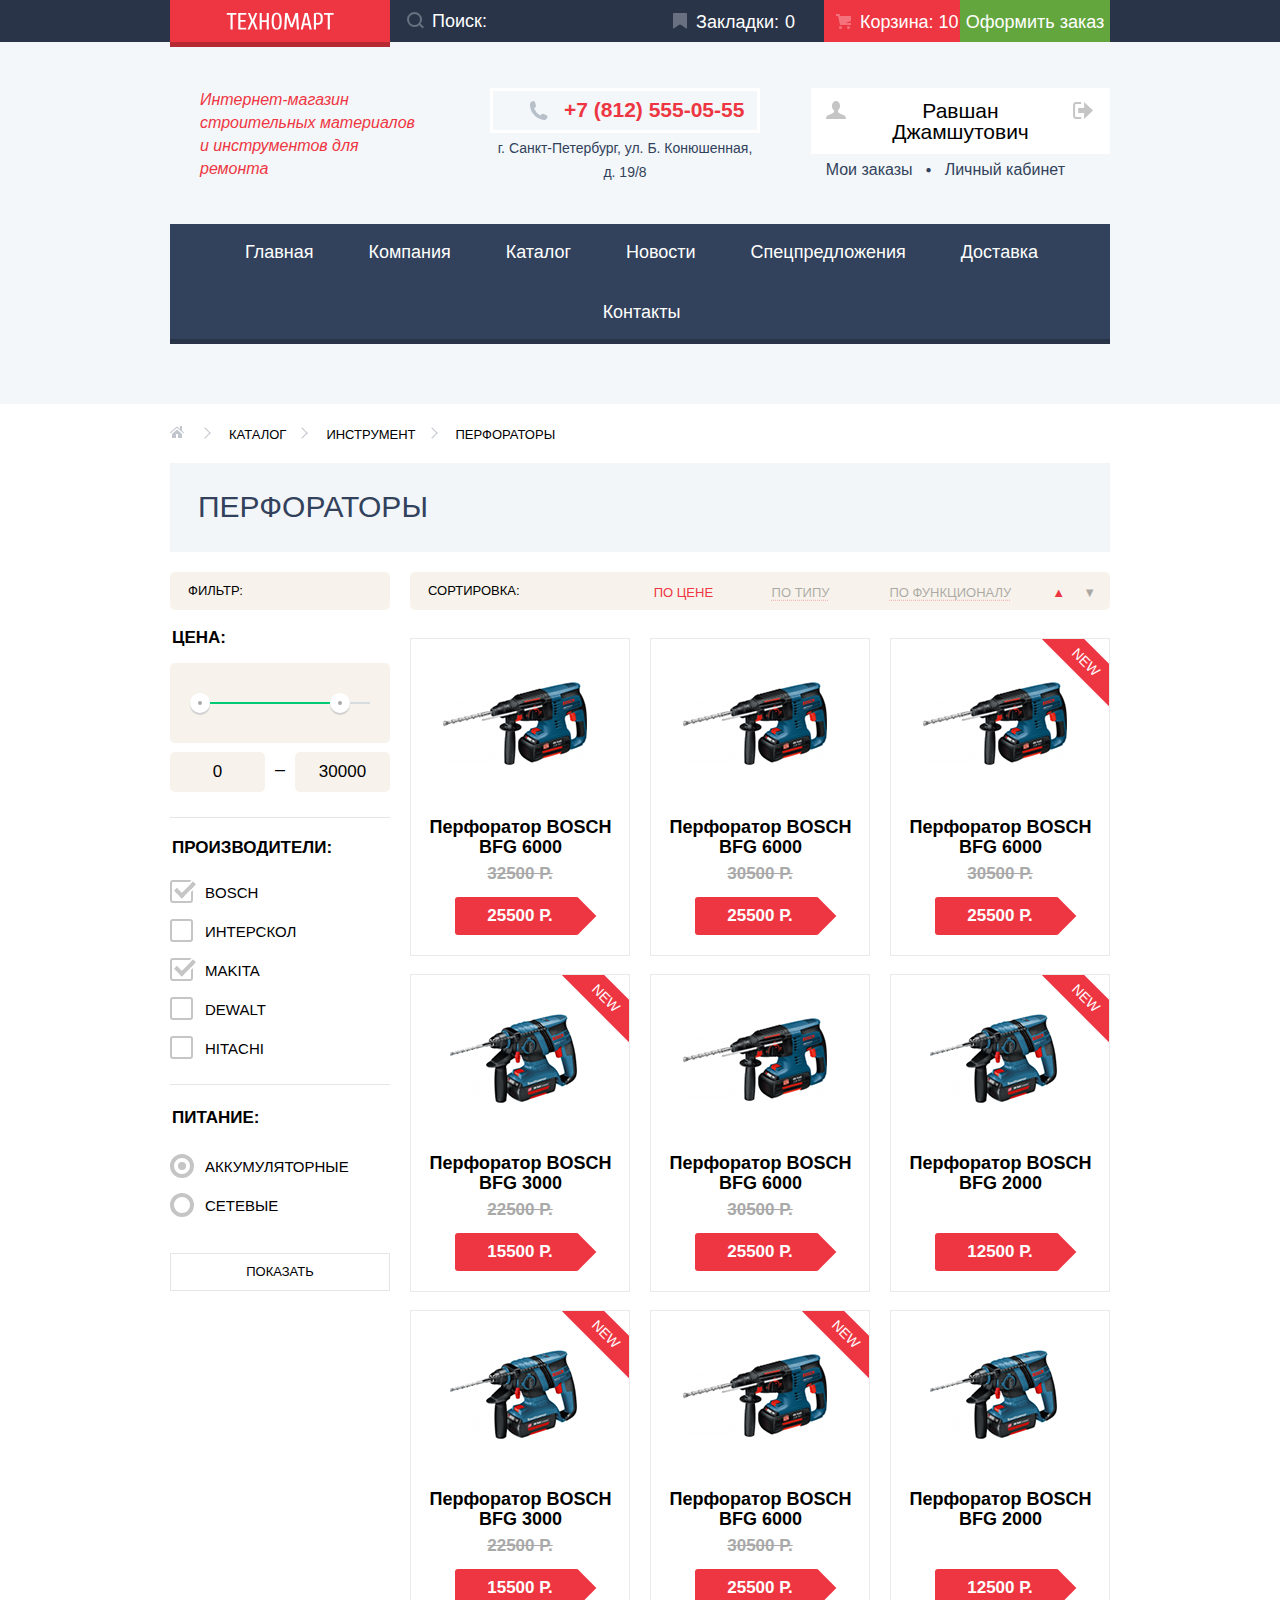
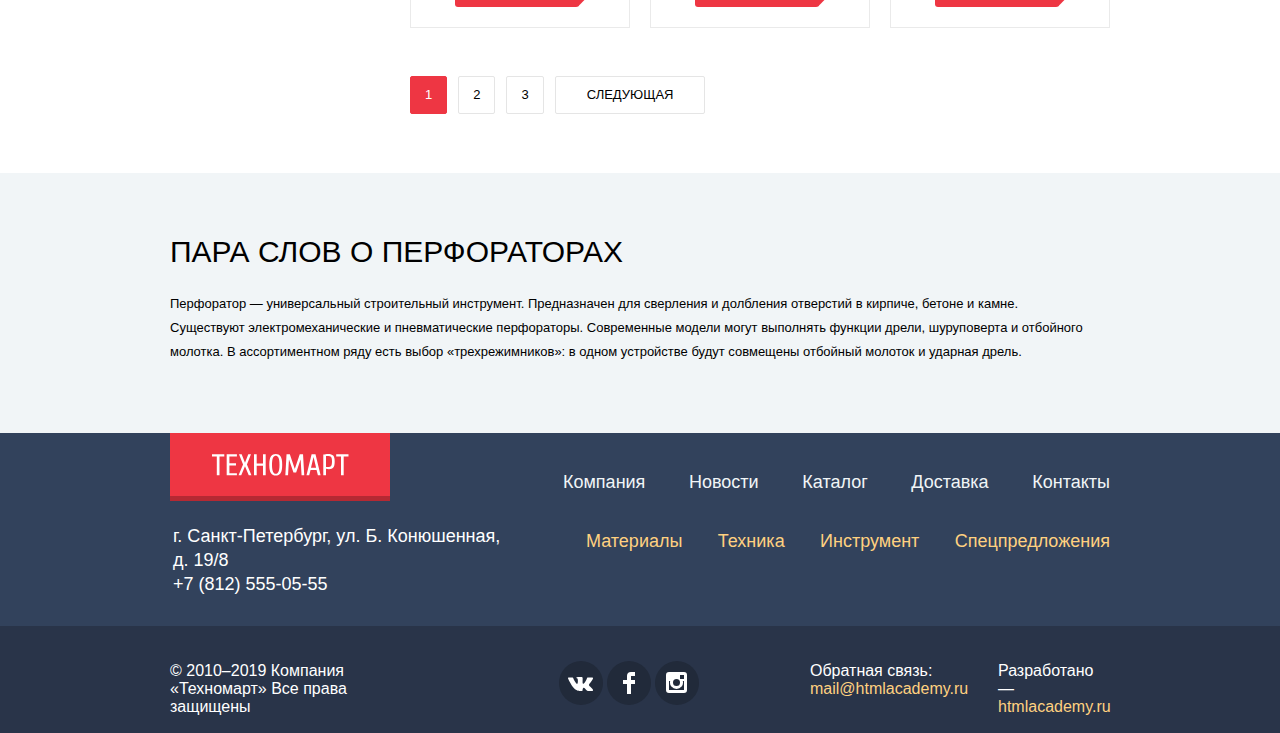
==== commit 519d2d19: "Логотип шопа" ====
--- a/catalog.html
+++ b/catalog.html
@@ -13,7 +13,7 @@
     <div class="container">
       <div class="bar-navigation">
         <a class="header-logo logo-link" title="Главная" href="index.html">
-          <img src="img/logo-technomart-24.svg" width="108" height="18" alt="Логотип «Техномарт»">
+          <img src="img/logo-technomart.svg" width="108" height="18" alt="Логотип «Техномарт»">
         </a>
         <form class="search-form" action="https://echo.htmlacademy.ru" method="get">
           <label class="search-block" for="search-field"> 
@@ -298,7 +298,7 @@
       <div class="container">
         <div class="footer-company">
           <a class="footer-logo logo-link" title="Главная" href="index.html">
-            <img src="img/logo-technomart-30.svg" width="138" height="23" alt="Логотип «Техномарт»">
+            <img src="img/logo-technomart.svg" width="138" height="23" alt="Логотип «Техномарт»">
           </a>
           <p class="p-2 footer-contacts">г.&#160;Санкт-Петербург, ул.&#160;Б.&#160;Конюшенная, д.&#160;19/8</p>
           <a class="p-2 footer-phone" href="tel:+78125550555">+7 (812) 555-05-55</a>
--- a/css/style.min.css
+++ b/css/style.min.css
@@ -1 +1 @@
-@-webkit-keyframes bounce{0%{transform:translateY(-2000px)}70%{transform:translateY(30px)}90%{transform:translateY(-10px)}to{transform:translateY(0)}}@keyframes bounce{0%{transform:translateY(-2000px)}70%{transform:translateY(30px)}90%{transform:translateY(-10px)}to{transform:translateY(0)}}@-webkit-keyframes shake{0%,to{transform:translateX(0)}10%,30%,50%,70%,90%{transform:translateX(-10px)}20%,40%,60%,80%{transform:translateX(10px)}}@keyframes shake{0%,to{transform:translateX(0)}10%,30%,50%,70%,90%{transform:translateX(-10px)}20%,40%,60%,80%{transform:translateX(10px)}}@font-face{font-family:"PT Sans";font-style:normal;font-weight:400;src:local("PT Sans Regular"),local("ptsans"),url(../fonts/ptsans.woff2) format("woff2"),url(../fonts/ptsans.woff) format("woff")}@font-face{font-family:"PT Sans";font-style:normal;font-weight:700;src:local("PT Sans Bold"),local("ptsansbold"),url(../fonts/ptsansbold.woff2) format("woff2"),url(../fonts/ptsansbold.woff) format("woff")}@font-face{font-family:"Cuprum";font-style:normal;font-weight:400;src:local("Cuprum Regular"),local("cuprum"),url(../fonts/cuprum.woff2) format("woff2"),url(../fonts/cuprum.woff) format("woff")}@font-face{font-family:"Cuprum";font-style:italic;font-weight:400;src:local("Cuprum Italic"),local("cuprumitalic"),url(../fonts/cuprumitalic.woff2) format("woff2"),url(../fonts/cuprumitalic.woff) format("woff")}@font-face{font-family:"Cuprum";font-style:normal;font-weight:700;src:local("Cuprum Bold"),local("cuprumbold"),url(../fonts/cuprumbold.woff2) format("woff2"),url(../fonts/cuprumbold.woff) format("woff")}@font-face{font-family:"Cuprum";font-style:italic;font-weight:700;src:local("Cuprum Bold Italic"),local("cuprumbolditalic"),url(../fonts/cuprumbolditalic.woff2) format("woff2"),url(../fonts/cuprumbolditalic.woff) format("woff")}:root{--beige: #F9F5F0;--black: #000000;--cadet-blue-crayola: #C1C6CE;--cobalt-blue: #1D2739;--dark-slate-gray: #677280;--dark-yellow-green: #63A63E;--deep-carmine-pink: #EE3643;--deep-yellow-green: #367315;--gainsboro: #E5E5E5;--granny-s-apples: #8ED78F;--herbal: #5FBB2D;--jade: #00CA74;--light-gray: #B5B5B5;--light-plum: #DC91D8;--light-telegray: #CFCFCF;--marengo: #405069;--moderate-blue: #3D546F;--night-blue: #293449;--orient-red: #BA2732;--pale-orange-yellow: #FFD180;--pale-smoky-white: #EAEAEA;--pearl-white: #F7F3EC;--periwinkle-crayola-light: #F1F5F7;--periwinkle-crayola-lighter: #F3F7F9;--periwinkle-crayola-very-light: #F2F6F8;--persian-red: #CA2C37;--sapphire-dark-blue: #161D29;--sapphire-blue: #212A3A;--shiny-orange: #FFBF47;--silver: #C5C5C5;--smoky-white: #F4F4F4;--twitter: #3BBCE3;--rich-yellowish-green: #518534;--very-pale-blue: #D7DCDE;--violet-blue: #32425C;--wet-asphalt: #565656;--white: #FFFFFF;--white-aluminum: #A9A9A9;--white-rgb: 255, 255, 255;--black-rgb: 0, 0, 0;--silver-rgb: 197, 197, 197;--white-aluminum-rgb: 169, 169, 169}body{min-width:940px;margin:0;padding:0;font-weight:400;font-size:14px;line-height:24px;color:var(--black);background-color:var(--white)}a{text-decoration:none}img{max-width:100%;height:auto}.h-1,.h-2,.h-3,.h-4,body{font-family:"Cuprum","Arial Narrow",sans-serif;font-style:normal}.h-1{font-weight:700;font-size:36px;line-height:36px;text-transform:uppercase}.h-2,.h-3,.h-4{line-height:30px}.h-2{font-weight:400;font-size:30px;text-transform:uppercase}.h-3,.h-4{font-weight:700;font-size:24px}.h-4{font-size:21px}.h-5{font-size:13px;line-height:18px;text-transform:uppercase}.h-5,.h-6,.p-1,.p-2,.p-3,.p-4{font-family:"PT Sans","Arial",sans-serif;font-style:normal;font-weight:400}.h-6{font-size:15px;line-height:19px;text-transform:uppercase}.p-1,.p-2,.p-3,.p-4{font-size:13px;line-height:24px}.p-2,.p-3,.p-4{font-family:"Cuprum","Arial Narrow",sans-serif;font-size:18px}.p-3,.p-4{font-size:16px;line-height:18px}.p-4{font-family:"PT Sans","Arial",sans-serif;font-weight:700;font-size:18px;line-height:20px}.bttn-txt,.desc-txt,.p-5,.p-6{font-family:"Cuprum","Arial Narrow",sans-serif;font-weight:400}.p-5{font-style:italic;font-size:16px;line-height:23px}.bttn-txt,.desc-txt,.p-6{font-style:normal}.p-6{font-size:21px;line-height:21px}.bttn-txt,.desc-txt{font-size:14px}.bttn-txt{line-height:18px;text-transform:uppercase}.desc-txt{line-height:24px}.filter-txt,.legend-txt,.price-txt{font-family:"PT Sans","Arial",sans-serif;font-style:normal;font-weight:700;font-size:17px;line-height:18px;text-transform:uppercase}.legend-txt{line-height:30px}.shadow{background:inherit;background-blend-mode:normal;-webkit-filter:drop-shadow(0 4px 20px rgba(var(--black-rgb).15));filter:drop-shadow(0 4px 20px rgba(var(--black-rgb).15))}.page{height:100%}.page-body{min-height:100%}.container{width:940px;margin:0 auto;padding:0}.page-header{display:grid;margin-bottom:59px}.header-bar{height:42px;position:relative;background:var(--night-blue)}.bar-navigation{display:grid}.header-logo{grid-column:1/2;grid-row:1/2;width:220px;height:35px}.header-logo.logo-link{padding-top:12px;padding-bottom:0;text-align:center;background-color:var(--deep-carmine-pink);box-shadow:inset 0 -5px 0 rgba(var(--black-rgb),.24)}.logo-link:active:not(.interactless){background-color:var(--orient-red)}.search-form{grid-column:2/3;grid-row:1/2}.search-block{width:270px;height:42px;display:flex}.search-field{width:100%;height:100%;margin:0;padding:0 0 0 42px;outline:0;border:0;color:var(--white);background:inherit}.search-field::-webkit-input-placeholder{color:inherit;background:inherit}.search-field::-moz-placeholder{color:inherit;background:inherit}.search-field::placeholder{color:inherit;background:inherit}.search-button{position:absolute;top:0;width:37px;height:42px;border:0;background:inherit;cursor:pointer}.search-icon{position:relative;background:inherit;order:-1}.search-icon::before{content:"";position:absolute;top:12px;left:17px;width:15px;height:15px;border:2px solid var(--dark-slate-gray);border-radius:50%;box-sizing:border-box}.search-icon::after{content:"";position:absolute;top:25px;left:29px;width:5px;height:2px;background-color:var(--dark-slate-gray);transform:rotate(45deg)}.search-field:hover+.search-icon::before{border:2px solid var(--white)}.search-field:hover+.search-icon::after{background-color:var(--white)}.search-field:focus{color:var(--black)}.search-field:focus,.search-field:focus+.search-icon{background:var(--white)}.search-field:focus+.search-icon::before{border:2px solid var(--deep-carmine-pink)}.search-field:focus+.search-icon::after{background-color:var(--deep-carmine-pink)}.bookmark-link{grid-column:3/4;grid-row:1/2}.basket-link,.order-link{grid-column:4/5;grid-row:1/2}.order-link{grid-column:5/6}.bookmark-link,.order-link{width:150px;height:42px;text-align:center;color:var(--white)}.basket-link{width:136px;height:42px;margin-left:14px;color:var(--white)}.order-link{background:var(--dark-yellow-green)}.basket-link span,.bookmark-link span,.order-link span{display:inline-block;vertical-align:middle}.bookmark-link span{padding:10px 2px 8px 4px}.basket-link span{padding:10px 1px 8px 4px}.order-link span{padding:10px 0 8px;text-align:center}.basket-link svg,.bookmark-link svg{vertical-align:middle}.basket-link svg{padding-left:12px}.basket-link:active,.bookmark-link:active,.order-link:active{background:var(--sapphire-dark-blue)}.order-link:focus,.order-link:hover{background:var(--herbal)}.order-link:active{color:rgba(var(--white-rgb),.5);background:var(--dark-yellow-green)}.basket-link:focus svg path,.basket-link:hover svg path,.bookmark-link:focus svg path,.bookmark-link:hover svg path{opacity:1}.basket-link:active svg path,.bookmark-link:active svg path{opacity:.3}.basket-link-active,.bookmark-link-active{background-color:var(--deep-carmine-pink)}.header-contacts .header-phone,.header-navigation{background:var(--periwinkle-crayola-lighter)}.main-navigation{padding-top:46px;margin-bottom:60px}.content-navigation{margin-bottom:40px;display:grid;grid-template-columns:1fr 1fr 1fr;gap:20px}.header-content{margin:0;padding:0 45px 0 30px;color:var(--deep-carmine-pink)}.header-contacts{padding-right:30px}.header-contacts .header-phone{width:270px;height:45px;padding-top:4px;padding-left:71px;display:block;border:3px solid var(--white);box-sizing:border-box;background-image:url(../img/icon-phone.svg);background-position:36px 10px;background-repeat:no-repeat}.header-phone{margin-bottom:3px;color:var(--deep-carmine-pink)}.header-address{text-align:center;color:var(--violet-blue)}.user-navigation{display:flex;flex-wrap:wrap;align-items:flex-start;align-content:flex-start;justify-content:flex-end}.login-link{width:121px;margin-right:10px;padding:12px 0;color:var(--black)}.login-link svg{padding-top:1px;vertical-align:top;margin-right:7px}.login-link,.register-link,.user-name{text-align:center;background:var(--white)}.register-link{width:150px;padding:12px 0;color:var(--black)}.user-name{position:relative;width:209px;padding:12px 45px}.user-link:nth-child(1) svg{position:absolute;top:13px;left:15px;background-position:0 0}.user-link:nth-child(2){color:var(--black)}.user-link:nth-child(3) svg{position:absolute;top:14px;right:17px;background-position:0 0}.user-marker,.user-order,.user-profile{margin-top:7px}.user-order,.user-profile{color:var(--violet-blue)}.user-profile{margin-right:45px}.user-marker{padding:0 13px;color:var(--violet-blue);font-size:10px;line-height:18px;cursor:pointer}.login-link:focus,.login-link:hover,.register-link:focus,.register-link:hover,.user-marker:focus,.user-marker:hover,.user-order:focus,.user-order:hover,.user-profile:focus,.user-profile:hover{color:var(--deep-carmine-pink)}.login-link:focus svg path,.login-link:hover svg path,.user-link:focus svg path,.user-link:hover svg path{fill:var(--moderate-blue)}.login-link:active,.register-link:active,.user-link:active,.user-marker:active,.user-order:active,.user-profile:active{color:var(--silver)}.login-link:active svg path,.user-link:active svg path{fill:var(--silver)}.site-navigation{margin:0;padding:0;list-style:none;text-align:center;background:var(--violet-blue);box-shadow:inset 0 -5px 0 var(--night-blue)}.site-navigation li{height:60px;display:inline-block;vertical-align:top}.site-navigation a{padding:16px 24px 20px 27px;display:block;color:var(--white)}.site-navigation a:focus:not(.interactless),.site-navigation a:hover:not(.interactless){background:var(--night-blue)}.site-navigation a:active:not(.interactless){opacity:.5;background:var(--cobalt-blue)}.breadcrumbs{position:absolute;margin-top:-150px;padding:0;list-style:none;display:flex;flex-wrap:wrap;justify-content:flex-start}.breadcrumbs-item{position:relative;margin-right:40px}.breadcrumbs-item-link{width:19px;height:19px;display:block;background-image:url(../img/icon-home.svg);background-position:0 4px;background-repeat:no-repeat}.breadcrumbs-item:last-child{margin-right:0}.breadcrumbs-item::after{content:"";position:absolute;top:7px;right:-20px;width:8px;height:8px;border-top:1px solid var(--cadet-blue-crayola);border-right:1px solid var(--cadet-blue-crayola);box-sizing:border-box;background-color:rgb(var(--white-rgb),0);transform:rotate(45deg)}.breadcrumbs-item-current::after{display:none}.breadcrumbs-item-current a,.filter-title h2,.filter-title h3{color:var(--black)}.breadcrumbs-item a:not(.interactless){color:var(--black)}.breadcrumbs-item a:focus:not(.interactless),.breadcrumbs-item a:hover:not(.interactless){text-decoration:underline}.page-title{padding:29px 14px 30px 28px;color:var(--violet-blue);background:var(--periwinkle-crayola-very-light)}.filters{display:flex;flex-wrap:wrap;flex-direction:row;align-items:flex-start;justify-content:space-between}.filter-products{width:220px}.select-products{width:700px;margin-bottom:59px}.select-products .product-item:nth-child(3n){margin-bottom:18px}.select-products .product-list{margin-bottom:30px}.filter-title{width:auto;height:38px;padding-left:18px;padding-right:14px;border-radius:5px;color:var(--black);background:var(--pearl-white);display:flex;align-items:center;justify-content:space-between}.filter-title:not(.filter-navigation){margin-bottom:13px}.filter-form,.filter-item label{padding:0;margin:0}.filter-navigation{margin-bottom:28px}.filter-navigation ul{width:auto;padding:0;margin:0;list-style:none}.filter-navigation li{margin-left:14px;display:inline-block;vertical-align:middle}.filter-navigation li:first-child{margin-left:0}.filter-navigation-price,.filter-navigation-type{width:100px}.filter-navigation-function{width:145px}.filter-navigation-fall,.filter-navigation-rise{width:auto}.filter-navigation-fall a,.filter-navigation-rise a{padding-right:0}.filter-link,.filter-link-triangle{opacity:.3;color:var(--black)}.filter-link:not(.filter-link-active){text-decoration:underline;-webkit-text-decoration-style:dotted;text-decoration-style:dotted;text-underline-position:under;-webkit-text-decoration-color:var(--deep-carmine-pink);text-decoration-color:var(--deep-carmine-pink)}.filter-link:focus:not(.filter-link-active),.filter-link:hover:not(.filter-link-active){opacity:1;color:var(--black);-webkit-text-decoration-style:solid;text-decoration-style:solid;-webkit-text-decoration-color:var(--deep-carmine-pink);text-decoration-color:var(--deep-carmine-pink)}.filter-link-triangle:focus:not(.filter-link-active),.filter-link-triangle:hover:not(.filter-link-active){opacity:1;color:var(--black)}.filter-link-active{opacity:1;color:var(--deep-carmine-pink);text-decoration:none;cursor:default}.filter-item{padding:0;margin:0;border:0}.filter-item:nth-child(1) legend{padding-top:0;padding-bottom:10px}.filter-item:nth-child(1){padding-bottom:25px;margin-bottom:15px}.filter-item:nth-child(2) legend{padding-bottom:20px}.filter-item:nth-child(2){padding-bottom:6px;margin-bottom:18px}.filter-item:nth-child(3) legend{padding-bottom:24px}.filter-item:nth-child(3){margin-bottom:18px}.filter-item:not(.filter-item-last){border-bottom:1px solid var(--gainsboro)}.range-controls{position:relative;height:41px;margin-bottom:9px;padding-top:39px;padding-right:20px;padding-left:20px;background-color:var(--pearl-white);border-radius:5px}.range-controls .scale{width:180px;height:2px;background:var(--very-pale-blue)}.range-controls .bar{width:152px;height:2px;background:var(--jade)}.range-controls .toggle{position:absolute;top:30px;left:0;width:4px;height:4px;border:8px solid var(--white);background-color:var(--white-aluminum);border-radius:50%;box-shadow:0 2px 1px 0 var(--light-telegray);cursor:pointer}.range-controls .toggle-min{left:20px}.range-controls .toggle-max{left:160px}.price-controls{display:flex;justify-content:space-between}.price-controls span{padding:10px 0;font-size:10px}.price-controls input{width:75px;padding:10px;text-align:center;color:var(--black);border:0;border-radius:5px;background:var(--pearl-white);font-family:inherit;font-size:inherit}.filter-item ul{padding:0;margin:0;list-style:none}.filter-option{padding-bottom:20px;padding-left:35px}.filter-option label{position:relative;display:block;cursor:pointer;-webkit-user-select:none;-moz-user-select:none;user-select:none}.range-filter{width:220px;margin-top:0}.filter-input-checkbox+label::before{content:"";position:absolute;left:-35px;top:-3px;width:23px;height:23px;border:2px solid var(--silver);border-radius:3px;box-sizing:border-box}.filter-input-checkbox:checked+label::after{content:"";position:absolute;top:-1px;left:-30px;width:20px;height:11px;border-left:4px solid var(--silver);border-bottom:4px solid var(--silver);box-sizing:border-box;box-shadow:0 2px 0 var(--white),inset 0 -2px 0 var(--white);background:rgb(var(--white-rgb),0);transform:rotate(-45deg)}.filter-input-radio+label::before{content:"";position:absolute;left:-35px;top:-3px;width:24px;height:24px;border:4px solid var(--silver);border-radius:50%;box-sizing:border-box}.filter-input-radio:checked+label::after{content:"";position:absolute;top:5px;left:-27px;width:8px;height:8px;background-color:var(--silver);border-radius:50%}.filter-button{width:100%;height:38px;color:var(--black);border:1px solid var(--gainsboro);box-sizing:border-box;background:var(--white);cursor:pointer}.filter-input-checkbox:focus+label::before,.filter-input-checkbox:hover+label::before{border:2px solid var(--light-gray)}.filter-input-checkbox:checked:focus+label::after,.filter-input-checkbox:checked:hover+label::after{border-left:4px solid var(--light-gray);border-bottom:4px solid var(--light-gray)}.filter-input-radio:focus+label::before,.filter-input-radio:hover+label::before{border:4px solid var(--light-gray)}.filter-input-radio:checked:focus+label::after,.filter-input-radio:checked:hover+label::after{background-color:var(--light-gray)}.filter-input-checkbox:disabled+label,.filter-input-radio:disabled+label{color:var(--black);mix-blend-mode:normal;opacity:.4;cursor:default}.features{margin-bottom:59px}.feature-gallery{margin:0;padding:0;list-style:none;display:grid;grid-template-columns:1fr 1fr 1fr;gap:20px;align-content:start}.feature-item{width:300px;height:123px;display:flex;flex-direction:column}.feature-item:nth-child(1){grid-column:1/2;grid-row:1/2;background:var(--shiny-orange);background-image:url(../img/icon-1.svg);background-position:213px 31px;background-repeat:no-repeat}.feature-item:nth-child(2){grid-column:2/3;grid-row:1/2;background:var(--twitter);background-image:url(../img/icon-2.svg);background-position:194px 34px;background-repeat:no-repeat}.feature-item:nth-child(3){grid-column:3/4;grid-row:1/2;background:var(--light-plum);background-image:url(../img/icon-3.svg);background-position:191px 31px;background-repeat:no-repeat}.feature-item:nth-child(4){grid-column:3/4;grid-row:2/3;background:var(--granny-s-apples);background-image:url(../img/icon-4.svg);background-position:196px 26px;background-repeat:no-repeat}.feature-item:nth-child(5){grid-column:3/4;grid-row:3/4;background:var(--pale-orange-yellow);background-image:url(../img/icon-5.svg);background-position:191px 32px;background-repeat:no-repeat}.feature-link,.feature-title{display:flex;color:var(--white)}.feature-title{margin:20px 23px 14px}.feature-link{width:135px;height:38px;margin-left:23px;align-items:center;justify-content:center;background:rgba(var(--white-rgb),.3)}.feature-link:focus,.feature-link:hover{background:rgba(var(--silver-rgb),.3);background-blend-mode:normal}.feature-link:active{background:rgba(var(--white-aluminum-rgb),.3)}.gallery-sliders{width:620px;height:266px;margin:0;padding:0;grid-column:1/3;grid-row:2/4;background:var(--silver)}.gallery-drill{background-image:url(../img/snippet-drill.jpg)}.gallery-perforator{background-image:url(../img/snippet-perforator.jpg)}.gallery-slider{display:none;width:620px;height:104px;margin:0 0 20px;padding:0;background:rgb(var(--black-rgb),.25)}.gallery-slider-active{display:block}.gallery-text,.gallery-title{margin:0;padding:23px 20px 5px 24px;color:var(--white)}.gallery-text{padding:0 20px 0 24px}.gallery-slider-button{margin:0 20px 38px 24px;display:flex;justify-content:space-between}.gallery-button{width:22px;height:40px;border:0;background:rgb(var(--white-rgb),0);cursor:pointer}.gallery-button-back,.gallery-button-next{position:relative}.gallery-button-next{transform:rotate(-180deg)}.gallery-button-back::after,.gallery-button-next::after{content:"";position:absolute;bottom:6px;left:6px;width:28px;height:28px;border-bottom:3px solid var(--white);border-left:3px solid var(--white);box-sizing:border-box;background-color:rgb(var(--white-rgb),0);background-position:0 0;transform:rotate(45deg)}.gallery-slider-bottom{height:38px;display:grid;grid-template-columns:216px 1fr;align-items:flex-end}.catalog-link{margin-left:24px}.gallery-radio-group{width:188px;height:30px;display:flex;flex-wrap:nowrap;flex-direction:row;align-items:center;justify-content:center}.gallery-radio-button{width:10px;height:10px;display:block;margin:5px;border:2px solid var(--white);border-radius:50%;box-sizing:border-box;background:var(--white)}.gallery-radio-active{background:var(--deep-carmine-pink)}.gallery-radio-button:not(.gallery-radio-active){cursor:pointer}.gallery-radio-button:focus:not(.gallery-radio-active),.gallery-radio-button:hover:not(.gallery-radio-active){background:rgb(var(--white-rgb),0)}.gallery-button:hover{outline:0}.button{width:192px;padding:10px 0;display:block;text-align:center;color:var(--white);background:var(--deep-carmine-pink)}.button:focus,.button:hover{background:var(--persian-red)}.button:active{background:var(--orient-red)}.populars{height:89px;margin-bottom:20px;padding-left:28px;padding-right:14px;display:flex;flex-direction:row;align-items:center;justify-content:space-between;background:var(--beige)}.popular-title{color:var(--violet-blue);background:inherit}.popular-products{margin-bottom:52px}.product-list{margin:0;padding:0;list-style:none;display:flex;flex-wrap:wrap;align-content:flex-start;justify-content:space-between}.popular-products .product-item:nth-child(4n){margin-bottom:18px}.product-item{position:relative;width:220px;height:318px;margin:0;padding:0;background:rbga(var(--white),0);border:1px solid var(--pale-smoky-white);box-sizing:border-box}.product-link{width:100%;height:100%;margin:0;padding:0}.product-title{margin:178px 16px 8px 17px;padding:0;text-align:center;color:var(--black)}.product-picture{position:absolute;background-position:0 0;z-index:-1}.snippet-32961{top:5px;left:17px}.snippet-18927{top:28px;left:39px}.snippet-945{top:21px;left:32px}.old-price{margin:0 50px 14px 44px;padding:0 0 0 6px;text-align:center;-webkit-text-decoration-line:line-through;text-decoration-line:line-through;color:var(--white-aluminum)}.new-price{position:relative;margin:0 50px 0 44px;padding:10px 0 10px 6px;text-align:center;border-radius:3px;color:var(--white);background:var(--deep-carmine-pink)}.basket-button::before,.new-price::after{content:"";position:absolute;background-position:0 0}.new-price::after{width:26px;height:26px;top:6px;right:-12px;background-color:var(--deep-carmine-pink);transform:rotate(45deg)}.basket-button,.bookmark-button{position:absolute;left:41px;text-align:center;border-radius:2px;visibility:hidden}.basket-button{min-width:120px;padding:10px 0 10px 15px;top:38px;color:var(--white);background:var(--dark-yellow-green);box-shadow:inset 0 -3px 0 var(--deep-yellow-green)}.bookmark-button{min-width:135px;padding:7px;top:86px;color:var(--violet-blue);border:3px solid var(--dark-yellow-green);box-sizing:border-box}.basket-button::before{width:15px;height:15px;left:30px;opacity:.3;background-image:url(../img/icon-cart.svg);background-repeat:no-repeat;background-size:cover}.product-item:focus,.product-item:hover{background-blend-mode:normal;box-shadow:0 4px 20px rgba(var(--black-rgb),.15);-webkit-filter:drop-shadow(0 4px 20px rgba(var(--black-rgb),.15));filter:drop-shadow(0 4px 20px rgba(var(--black-rgb),.15))}.product-item:focus .product-picture,.product-item:hover .product-picture{visibility:hidden}.product-item:focus .basket-button,.product-item:focus .bookmark-button,.product-item:hover .basket-button,.product-item:hover .bookmark-button{visibility:visible}.basket-button:focus,.basket-button:hover{background:var(--herbal)}.bookmark-button:focus,.bookmark-button:hover{border:3px solid var(--violet-blue)}.basket-button:active{background:var(--rich-yellowish-green)}.bookmark-button:active{opacity:.5}.new-action{position:relative;overflow:hidden}.new-action::before{content:"new";position:absolute;width:100px;padding:6px 0;top:8px;right:-27px;text-align:center;text-transform:uppercase;font-family:"Cuprum","Arial Narrow",sans-serif;font-style:normal;font-weight:400;font-size:14px;line-height:18px;color:var(--white);background-color:var(--deep-carmine-pink);background-position:0 0;transform:rotate(45deg)}.pagination-list{display:flex;flex-wrap:wrap;padding:0;margin:0;list-style:none}.pagination-item{margin-right:11px}.pagination-item:last-child{margin-right:0}.pagination-item a{display:block;padding:9px 14px;background:var(--white);border:1px solid var(--gainsboro);box-sizing:border-box;border-radius:2px}.pagination-item:last-child a{padding:9px 31px}.pagination-list a:not(.interactless){color:var(--black)}.pagination-item a:focus:not(.interactless),.pagination-item a:hover:not(.interactless){border:1px solid var(--silver)}.pagination-item a:active:not(.interactless){border:1px solid var(--deep-carmine-pink)}.pagination-item-current a,.pagination-item-current a:active,.pagination-item-current a:focus,.pagination-item-current a:hover{color:var(--white);border:1px solid var(--deep-carmine-pink);background-color:var(--deep-carmine-pink)}.popular-brands{margin-bottom:70px}.brand-list{margin:0;padding:0;list-style:none;display:grid;grid-template-columns:1fr 1fr 1fr 1fr;gap:20px}.brand-list li{width:220px;height:145px;background:var(--white);border:1px solid var(--pale-smoky-white);box-sizing:border-box}.brand-list a{width:100%;height:100%;display:flex;flex-wrap:wrap;align-items:center;justify-content:center}.brand-list li:focus,.brand-list li:hover{background-blend-mode:normal;-webkit-filter:drop-shadow(0 4px 20px rgba(var(--black-rgb),.15));filter:drop-shadow(0 4px 20px rgba(var(--black-rgb),.15))}.brand-list li:active{opacity:.5}.main-services{background:var(--periwinkle-crayola-light)}.main-services .container{display:grid;grid-template-columns:1fr 2fr;gap:10px}.services{margin-top:40px;grid-column:1/3;grid-row:1/2}.services p{margin:0;padding:0}.service-aside{position:relative;width:240px;min-height:279px;padding-top:61px;padding-bottom:4px;grid-column:1/2;grid-row:2/3}.service-aside::before{content:"";position:absolute;width:10px;min-height:279px;top:0;right:0;background-blend-mode:normal;background-image:url(../img/aside-border.png);background-position:0 0;background-repeat:no-repeat;z-index:1}.service-list{margin:0;padding:0;list-style:none}.service-item{width:240px;height:61px;color:var(--white);background:var(--violet-blue);background-blend-mode:normal;box-shadow:inset 0 1px 0 var(--marengo);-webkit-filter:drop-shadow(0 1px 0 var(--night-blue));filter:drop-shadow(0 1px 0 var(--night-blue))}.service-item-active{color:var(--violet-blue);background:var(--white);background-blend-mode:normal;box-shadow:0 1px 0 var(--white);-webkit-filter:drop-shadow(0 1px 0 var(--white));filter:drop-shadow(0 1px 0 var(--white))}.service-item label{margin:auto 0;padding:13px 22px;display:block;cursor:pointer}.service-item:focus:not(.service-item-active),.service-item:hover:not(.service-item-active){background:var(--night-blue)}.service-sliders{padding-top:17px;grid-column:2/3;grid-row:2/3}.service-slider{width:619px;height:auto;margin:0;padding:0;display:none}.modal-basket-top h3,.modal-bookmark-top h3,.service-delivery,.service-discount,.service-guarantee{position:relative}.service-delivery::after,.service-discount::after,.service-guarantee::after{content:"";position:absolute;width:468px;height:261px;bottom:4px;right:1px;background-image:url(../img/snippet-delivery.png);background-repeat:no-repeat;background-position:0 0}.service-discount::after,.service-guarantee::after{width:389px;height:283px;right:-10px;background-image:url(../img/snippet-guarantee.png)}.service-discount::after{width:465px;height:285px;bottom:2px;background-image:url(../img/snippet-discount.png)}.service-slider-active{display:block}.service-title{margin-right:260px;margin-bottom:30px;color:var(--violet-blue)}.service-slider p{margin:0 260px 0 0}.service-slider a{margin-top:24px;margin-bottom:114px}.main-bottom{padding-bottom:70px}.main-bottom .container{display:grid;grid-template-columns:2fr 1fr;-moz-column-gap:40px;column-gap:40px}.company{padding-top:46px}.company-content{margin-right:140px;margin-bottom:26px}.company-service{margin-right:200px}.company-service p{margin-bottom:2px}.partner-list{margin-bottom:7px;display:flex;flex-wrap:wrap;flex-direction:column}.partner-link{margin-left:37px;margin-bottom:12px;position:relative;color:var(--black)}.partner-link::after{content:"";position:absolute;top:12px;left:-37px;width:25px;height:2px;background-color:var(--deep-carmine-pink)}.company .button{width:220px}.contacts{padding-top:46px}.contacts-content{margin-right:100px;margin-bottom:32px}.contacts-map{width:300px;height:158px;padding:0;margin-bottom:25px}.contacts .button{width:100%}.main-articles{display:grid;background:var(--periwinkle-crayola-light)}.articles{margin-top:64px;padding-bottom:56px}.main-footer{display:grid;grid-template-rows:193px 107px}.top-footer{background:var(--violet-blue)}.top-footer .container{display:grid;grid-template-columns:389px 1fr;-moz-column-gap:4px;column-gap:4px}.footer-company{display:flex;flex-wrap:wrap;color:var(--white)}.footer-logo{width:220px;height:48px;margin-bottom:5px}.footer-logo.logo-link{padding-top:20px;padding-bottom:0;text-align:center;background-color:var(--deep-carmine-pink);box-shadow:inset 0 -5px 0 rgba(var(--black-rgb),.24)}.footer-contacts,.footer-phone{margin-left:3px;margin-bottom:0;color:inherit}.footer-navigation{margin-top:37px}.top-navigation{margin:0;padding:0;list-style:none;display:flex;flex-wrap:wrap;flex-direction:row;justify-content:space-between}.top-navigation a{color:var(--periwinkle-crayola-light)}.top-navigation a:focus:not(.interactless),.top-navigation a:hover:not(.interactless){-webkit-text-decoration-line:underline;text-decoration-line:underline}.top-navigation a:active:not(.interactless){-webkit-text-decoration-line:none;text-decoration-line:none;opacity:.5}.bottom-navigation{margin:34px 0 0 23px;padding:0;list-style:none;display:flex;flex-wrap:wrap;flex-direction:row;justify-content:space-between}.bottom-navigation a,.developer a{color:var(--pale-orange-yellow)}.bottom-navigation a:focus:not(.interactless),.bottom-navigation a:hover:not(.interactless){-webkit-text-decoration-line:underline;text-decoration-line:underline}.bottom-navigation a:active:not(.interactless){opacity:.5;-webkit-text-decoration-line:none;text-decoration-line:none}.bottom-footer{background:var(--night-blue)}.bottom-footer .container{padding-top:20px;display:grid;grid-template-columns:389px 251px 188px 1fr 1px}.copyright{margin-right:150px;color:var(--white)}.footer-social{width:140px;margin:0;padding:0;list-style:none;text-align:center}.social-icon{width:44px;height:44px;margin-top:15px;display:inline-block;vertical-align:top;text-align:center;border-radius:50%;box-sizing:border-box;background-color:var(--sapphire-blue);background-position:center center;background-repeat:no-repeat}.icon-vk{padding-top:13px}.icon-fb,.icon-ig{padding-top:11px}.social-link{width:100%;height:100%;display:block;color:var(--white)}.social-icon:active,.social-icon:focus,.social-icon:hover{background-color:var(--deep-carmine-pink)}.developer{color:var(--white)}.developer a:focus,.developer a:hover{-webkit-text-decoration-line:underline;text-decoration-line:underline}.developer a:active{color:var(--deep-carmine-pink);-webkit-text-decoration-line:none;text-decoration-line:none}.hidden-content{visibility:hidden}.visually-hidden{position:absolute;width:1px;height:1px;margin:-1px;border:0;padding:0;white-space:nowrap;-webkit-clip-path:inset(100%);clip-path:inset(100%);clip:rect(0 0 0 0);overflow:hidden}.cut-down{display:none}.interactless{pointer-events:none}.modal{position:fixed;top:0;right:0;bottom:0;left:0;display:none;margin:auto;border-top:7px solid var(--deep-carmine-pink);box-shadow:0 0 14.7px rgba(47,42,43,.5)}.modal-close,.modal-map{background-repeat:no-repeat}.modal-close{position:absolute;width:21px;height:21px;top:10px;right:10px;border:0;background:rgba(var(--white-rgb),0);background-position:top right;background-size:cover;cursor:pointer}.modal-close::after,.modal-close::before{content:"";position:absolute;top:8px;left:-4px;width:28px;height:5px;background-color:var(--deep-carmine-pink);transform:rotate(45deg)}.modal-close::after{transform:rotate(-45deg)}.modal-map{width:943px;height:442px;color:var(--wet-asphalt);background:var(--wet-asphalt);background-image:url(../img/popup-map.jpg);background-position:center center}.modal-map iframe{border:0}.modal-map-show{display:block;-webkit-animation:bounce .6s;animation:bounce .6s}.modal-feedback{width:620px;height:423px}.modal-feedback-show{display:block;-webkit-animation:bounce .6s;animation:bounce .6s}.modal-feedback-error{-webkit-animation:shake .6s;animation:shake .6s}.modal-feedback-form{display:grid;grid-template-rows:311px 112px;background:var(--white)}.modal-feedback-top{margin:40px 80px;width:460px;display:flex;flex-wrap:wrap;align-items:flex-start;align-content:start;justify-content:space-between;background:var(--white)}.modal-feedback-wrapper{display:block;margin-bottom:11px;color:var(--black)}.modal-feedback-field,.modal-feedback-textarea{padding:7px 12px;color:var(--greydark);background:var(--white);border:2px solid var(--silver);box-sizing:border-box;border-radius:2px}.modal-feedback-field{width:220px;height:38px;margin-bottom:13px}.modal-feedback-textarea{width:460px;height:114px}.modal-feedback-bottom{display:flex;flex-wrap:wrap;align-items:center;justify-content:center;background:var(--pale-smoky-white)}.modal-feedback-button{width:460px;height:38px;text-align:center;text-transform:uppercase;border:0;color:var(--white);background:var(--deep-carmine-pink);cursor:pointer}.modal-basket,.modal-bookmark{width:620px;height:275px}.modal-basket-show,.modal-bookmark-show{display:block;-webkit-animation:bounce .6s;animation:bounce .6s}.modal-basket-form,.modal-bookmark-form{display:grid;grid-template-rows:163px 112px;background:var(--white)}.modal-basket-bottom,.modal-basket-top,.modal-bookmark-bottom,.modal-bookmark-top{display:flex;flex-wrap:wrap;align-items:center;justify-content:center}.modal-basket-top h3::before,.modal-bookmark-top h3::before{content:"";position:absolute;top:-19px;left:-95px;width:66px;height:66px;border-radius:50%;box-sizing:border-box;background-position:0 0;background:var(--dark-yellow-green)}.modal-basket-top h3::after,.modal-bookmark-top h3::after{content:"";position:absolute;top:2px;left:-78px;width:35px;height:20px;border-left:7px solid var(--white);border-bottom:7px solid var(--white);box-sizing:border-box;background-position:0 0;background:rgb(var(--white-rgb),0);transform:rotate(-45deg)}.modal-basket-bottom,.modal-bookmark-bottom{background:var(--pale-smoky-white)}.modal-basket-button,.modal-bookmark-button{width:192px;min-height:38px;text-align:center;text-transform:uppercase;border:0;color:var(--white);background:var(--deep-carmine-pink);cursor:pointer}.modal-basket-button:first-child,.modal-bookmark-button:first-child{margin-right:5px;color:var(--white);background:var(--deep-carmine-pink)}.modal-basket-button:last-child,.modal-bookmark-button:last-child{margin-left:5px;color:var(--black);background:var(--white)}
+@-webkit-keyframes bounce{0%{transform:translateY(-2000px)}70%{transform:translateY(30px)}90%{transform:translateY(-10px)}to{transform:translateY(0)}}@keyframes bounce{0%{transform:translateY(-2000px)}70%{transform:translateY(30px)}90%{transform:translateY(-10px)}to{transform:translateY(0)}}@-webkit-keyframes shake{0%,to{transform:translateX(0)}10%,30%,50%,70%,90%{transform:translateX(-10px)}20%,40%,60%,80%{transform:translateX(10px)}}@keyframes shake{0%,to{transform:translateX(0)}10%,30%,50%,70%,90%{transform:translateX(-10px)}20%,40%,60%,80%{transform:translateX(10px)}}@font-face{font-family:"PT Sans";font-style:normal;font-weight:400;src:local("PT Sans Regular"),local("ptsans"),url(../fonts/ptsans.woff2) format("woff2"),url(../fonts/ptsans.woff) format("woff")}@font-face{font-family:"PT Sans";font-style:normal;font-weight:700;src:local("PT Sans Bold"),local("ptsansbold"),url(../fonts/ptsansbold.woff2) format("woff2"),url(../fonts/ptsansbold.woff) format("woff")}@font-face{font-family:"Cuprum";font-style:normal;font-weight:400;src:local("Cuprum Regular"),local("cuprum"),url(../fonts/cuprum.woff2) format("woff2"),url(../fonts/cuprum.woff) format("woff")}@font-face{font-family:"Cuprum";font-style:italic;font-weight:400;src:local("Cuprum Italic"),local("cuprumitalic"),url(../fonts/cuprumitalic.woff2) format("woff2"),url(../fonts/cuprumitalic.woff) format("woff")}@font-face{font-family:"Cuprum";font-style:normal;font-weight:700;src:local("Cuprum Bold"),local("cuprumbold"),url(../fonts/cuprumbold.woff2) format("woff2"),url(../fonts/cuprumbold.woff) format("woff")}@font-face{font-family:"Cuprum";font-style:italic;font-weight:700;src:local("Cuprum Bold Italic"),local("cuprumbolditalic"),url(../fonts/cuprumbolditalic.woff2) format("woff2"),url(../fonts/cuprumbolditalic.woff) format("woff")}:root{--beige: #F9F5F0;--black: #000000;--cadet-blue-crayola: #C1C6CE;--cobalt-blue: #1D2739;--dark-slate-gray: #677280;--dark-yellow-green: #63A63E;--deep-carmine-pink: #EE3643;--deep-yellow-green: #367315;--gainsboro: #E5E5E5;--granny-s-apples: #8ED78F;--herbal: #5FBB2D;--jade: #00CA74;--light-gray: #B5B5B5;--light-plum: #DC91D8;--light-telegray: #CFCFCF;--marengo: #405069;--moderate-blue: #3D546F;--night-blue: #293449;--orient-red: #BA2732;--pale-orange-yellow: #FFD180;--pale-smoky-white: #EAEAEA;--pearl-white: #F7F3EC;--periwinkle-crayola-light: #F1F5F7;--periwinkle-crayola-lighter: #F3F7F9;--periwinkle-crayola-very-light: #F2F6F8;--persian-red: #CA2C37;--sapphire-dark-blue: #161D29;--sapphire-blue: #212A3A;--shiny-orange: #FFBF47;--silver: #C5C5C5;--smoky-white: #F4F4F4;--twitter: #3BBCE3;--rich-yellowish-green: #518534;--very-pale-blue: #D7DCDE;--violet-blue: #32425C;--wet-asphalt: #565656;--white: #FFFFFF;--white-aluminum: #A9A9A9;--white-rgb: 255, 255, 255;--black-rgb: 0, 0, 0;--silver-rgb: 197, 197, 197;--white-aluminum-rgb: 169, 169, 169}body{min-width:940px;margin:0;padding:0;font-weight:400;font-size:14px;line-height:24px;color:var(--black);background-color:var(--white)}a{text-decoration:none}img{max-width:100%;height:auto}.h-1,.h-2,.h-3,.h-4,body{font-family:"Cuprum","Arial Narrow",sans-serif;font-style:normal}.h-1{font-weight:700;font-size:36px;line-height:36px;text-transform:uppercase}.h-2,.h-3,.h-4{line-height:30px}.h-2{font-weight:400;font-size:30px;text-transform:uppercase}.h-3,.h-4{font-weight:700;font-size:24px}.h-4{font-size:21px}.h-5{font-size:13px;line-height:18px;text-transform:uppercase}.h-5,.h-6,.p-1,.p-2,.p-3,.p-4{font-family:"PT Sans","Arial",sans-serif;font-style:normal;font-weight:400}.h-6{font-size:15px;line-height:19px;text-transform:uppercase}.p-1,.p-2,.p-3,.p-4{font-size:13px;line-height:24px}.p-2,.p-3,.p-4{font-family:"Cuprum","Arial Narrow",sans-serif;font-size:18px}.p-3,.p-4{font-size:16px;line-height:18px}.p-4{font-family:"PT Sans","Arial",sans-serif;font-weight:700;font-size:18px;line-height:20px}.bttn-txt,.desc-txt,.p-5,.p-6{font-family:"Cuprum","Arial Narrow",sans-serif;font-weight:400}.p-5{font-style:italic;font-size:16px;line-height:23px}.bttn-txt,.desc-txt,.p-6{font-style:normal}.p-6{font-size:21px;line-height:21px}.bttn-txt,.desc-txt{font-size:14px}.bttn-txt{line-height:18px;text-transform:uppercase}.desc-txt{line-height:24px}.filter-txt,.legend-txt,.price-txt{font-family:"PT Sans","Arial",sans-serif;font-style:normal;font-weight:700;font-size:17px;line-height:18px;text-transform:uppercase}.legend-txt{line-height:30px}.shadow{background:inherit;background-blend-mode:normal;-webkit-filter:drop-shadow(0 4px 20px rgba(var(--black-rgb).15));filter:drop-shadow(0 4px 20px rgba(var(--black-rgb).15))}.page{height:100%}.page-body{min-height:100%}.container{width:940px;margin:0 auto;padding:0}.page-header{display:grid;margin-bottom:59px}.header-bar{height:42px;position:relative;background:var(--night-blue)}.bar-navigation{display:grid}.header-logo{grid-column:1/2;grid-row:1/2;width:220px;height:35px}.header-logo.logo-link{padding-top:12px;padding-bottom:0;text-align:center;background-color:var(--deep-carmine-pink);box-shadow:inset 0 -5px 0 rgba(var(--black-rgb),.24)}.logo-link:active:not(.interactless){background-color:var(--orient-red)}.search-form{grid-column:2/3;grid-row:1/2}.search-block{width:270px;height:42px;display:flex}.search-field{width:100%;height:100%;margin:0;padding:0 0 0 42px;outline:0;border:0;color:var(--white);background:inherit}.search-field::-webkit-input-placeholder{color:inherit;background:inherit}.search-field::-moz-placeholder{color:inherit;background:inherit}.search-field::placeholder{color:inherit;background:inherit}.search-button{position:absolute;top:0;width:37px;height:42px;border:0;background:inherit;cursor:pointer}.search-icon{position:relative;background:inherit;order:-1}.search-icon::before{content:"";position:absolute;top:12px;left:17px;width:15px;height:15px;border:2px solid var(--dark-slate-gray);border-radius:50%;box-sizing:border-box}.search-icon::after{content:"";position:absolute;top:25px;left:29px;width:5px;height:2px;background-color:var(--dark-slate-gray);transform:rotate(45deg)}.search-field:hover+.search-icon::before{border:2px solid var(--white)}.search-field:hover+.search-icon::after{background-color:var(--white)}.search-field:focus{color:var(--black)}.search-field:focus,.search-field:focus+.search-icon{background:var(--white)}.search-field:focus+.search-icon::before{border:2px solid var(--deep-carmine-pink)}.search-field:focus+.search-icon::after{background-color:var(--deep-carmine-pink)}.bookmark-link{grid-column:3/4;grid-row:1/2}.basket-link,.order-link{grid-column:4/5;grid-row:1/2}.order-link{grid-column:5/6}.bookmark-link,.order-link{width:150px;height:42px;text-align:center;color:var(--white)}.basket-link{width:136px;height:42px;margin-left:14px;color:var(--white)}.order-link{background:var(--dark-yellow-green)}.basket-link span,.bookmark-link span,.order-link span{display:inline-block;vertical-align:middle}.bookmark-link span{padding:10px 2px 8px 4px}.basket-link span{padding:10px 1px 8px 4px}.order-link span{padding:10px 0 8px;text-align:center}.basket-link svg,.bookmark-link svg{vertical-align:middle}.basket-link svg{padding-left:12px}.basket-link:active,.bookmark-link:active,.order-link:active{background:var(--sapphire-dark-blue)}.order-link:focus,.order-link:hover{background:var(--herbal)}.order-link:active{color:rgba(var(--white-rgb),.5);background:var(--dark-yellow-green)}.basket-link:focus svg path,.basket-link:hover svg path,.bookmark-link:focus svg path,.bookmark-link:hover svg path{opacity:1}.basket-link:active svg path,.bookmark-link:active svg path{opacity:.3}.basket-link-active,.bookmark-link-active{background-color:var(--deep-carmine-pink)}.header-contacts .header-phone,.header-navigation{background:var(--periwinkle-crayola-lighter)}.main-navigation{padding-top:46px;margin-bottom:60px}.content-navigation{margin-bottom:40px;display:grid;grid-template-columns:1fr 1fr 1fr;gap:20px}.header-content{margin:0;padding:0 45px 0 30px;color:var(--deep-carmine-pink)}.header-contacts{padding-right:30px}.header-contacts .header-phone{width:270px;height:45px;padding-top:4px;padding-left:71px;display:block;border:3px solid var(--white);box-sizing:border-box;background-image:url(../img/icon-phone.svg);background-position:36px 10px;background-repeat:no-repeat}.header-phone{margin-bottom:3px;color:var(--deep-carmine-pink)}.header-address{text-align:center;color:var(--violet-blue)}.user-navigation{display:flex;flex-wrap:wrap;align-items:flex-start;align-content:flex-start;justify-content:flex-end}.login-link{width:121px;margin-right:10px;padding:12px 0;color:var(--black)}.login-link svg{padding-top:1px;vertical-align:top;margin-right:7px}.login-link,.register-link,.user-name{text-align:center;background:var(--white)}.register-link{width:150px;padding:12px 0;color:var(--black)}.user-name{position:relative;width:209px;padding:12px 45px}.user-link:nth-child(1) svg{position:absolute;top:13px;left:15px;background-position:0 0}.user-link:nth-child(2){color:var(--black)}.user-link:nth-child(3) svg{position:absolute;top:14px;right:17px;background-position:0 0}.user-marker,.user-order,.user-profile{margin-top:7px}.user-order,.user-profile{color:var(--violet-blue)}.user-profile{margin-right:45px}.user-marker{padding:0 13px;color:var(--violet-blue);font-size:10px;line-height:18px;cursor:pointer}.login-link:focus,.login-link:hover,.register-link:focus,.register-link:hover,.user-marker:focus,.user-marker:hover,.user-order:focus,.user-order:hover,.user-profile:focus,.user-profile:hover{color:var(--deep-carmine-pink)}.login-link:focus svg path,.login-link:hover svg path,.user-link:focus svg path,.user-link:hover svg path{fill:var(--moderate-blue)}.login-link:active,.register-link:active,.user-link:active,.user-marker:active,.user-order:active,.user-profile:active{color:var(--silver)}.login-link:active svg path,.user-link:active svg path{fill:var(--silver)}.site-navigation{margin:0;padding:0;list-style:none;text-align:center;background:var(--violet-blue);box-shadow:inset 0 -5px 0 var(--night-blue)}.site-navigation li{height:60px;display:inline-block;vertical-align:top}.site-navigation a{padding:16px 24px 20px 27px;display:block;color:var(--white)}.site-navigation a:focus:not(.interactless),.site-navigation a:hover:not(.interactless){background:var(--night-blue)}.site-navigation a:active:not(.interactless){opacity:.5;background:var(--cobalt-blue)}.breadcrumbs{position:absolute;margin-top:-150px;padding:0;list-style:none;display:flex;flex-wrap:wrap;justify-content:flex-start}.breadcrumbs-item{position:relative;margin-right:40px}.breadcrumbs-item-link{width:19px;height:19px;display:block;background-image:url(../img/icon-home.svg);background-position:0 4px;background-repeat:no-repeat}.breadcrumbs-item:last-child{margin-right:0}.breadcrumbs-item::after{content:"";position:absolute;top:7px;right:-20px;width:8px;height:8px;border-top:1px solid var(--cadet-blue-crayola);border-right:1px solid var(--cadet-blue-crayola);box-sizing:border-box;background-color:rgb(var(--white-rgb),0);transform:rotate(45deg)}.breadcrumbs-item-current::after{display:none}.breadcrumbs-item-current a,.filter-title h2,.filter-title h3{color:var(--black)}.breadcrumbs-item a:not(.interactless){color:var(--black)}.breadcrumbs-item a:focus:not(.interactless),.breadcrumbs-item a:hover:not(.interactless){text-decoration:underline}.page-title{padding:29px 14px 30px 28px;color:var(--violet-blue);background:var(--periwinkle-crayola-very-light)}.filters{display:flex;flex-wrap:wrap;flex-direction:row;align-items:flex-start;justify-content:space-between}.filter-products{width:220px}.select-products{width:700px;margin-bottom:59px}.select-products .product-item:nth-child(3n){margin-bottom:18px}.select-products .product-list{margin-bottom:30px}.filter-title{width:auto;height:38px;padding-left:18px;padding-right:14px;border-radius:5px;color:var(--black);background:var(--pearl-white);display:flex;align-items:center;justify-content:space-between}.filter-title:not(.filter-navigation){margin-bottom:13px}.filter-form,.filter-item label{padding:0;margin:0}.filter-navigation{margin-bottom:28px}.filter-navigation ul{width:auto;padding:0;margin:0;list-style:none}.filter-navigation li{margin-left:14px;display:inline-block;vertical-align:middle}.filter-navigation li:first-child{margin-left:0}.filter-navigation-price,.filter-navigation-type{width:100px}.filter-navigation-function{width:145px}.filter-navigation-fall,.filter-navigation-rise{width:auto}.filter-navigation-fall a,.filter-navigation-rise a{padding-right:0}.filter-link,.filter-link-triangle{opacity:.3;color:var(--black)}.filter-link:not(.filter-link-active){text-decoration:underline;-webkit-text-decoration-style:dotted;text-decoration-style:dotted;text-underline-position:under;-webkit-text-decoration-color:var(--deep-carmine-pink);text-decoration-color:var(--deep-carmine-pink)}.filter-link:focus:not(.filter-link-active),.filter-link:hover:not(.filter-link-active){opacity:1;color:var(--black);-webkit-text-decoration-style:solid;text-decoration-style:solid;-webkit-text-decoration-color:var(--deep-carmine-pink);text-decoration-color:var(--deep-carmine-pink)}.filter-link-triangle:focus:not(.filter-link-active),.filter-link-triangle:hover:not(.filter-link-active){opacity:1;color:var(--black)}.filter-link-active{opacity:1;color:var(--deep-carmine-pink);text-decoration:none;cursor:default}.filter-item{padding:0;margin:0;border:0}.filter-item:nth-child(1) legend{padding-top:0;padding-bottom:10px}.filter-item:nth-child(1){padding-bottom:25px;margin-bottom:15px}.filter-item:nth-child(2) legend{padding-bottom:20px}.filter-item:nth-child(2){padding-bottom:6px;margin-bottom:18px}.filter-item:nth-child(3) legend{padding-bottom:24px}.filter-item:nth-child(3){margin-bottom:18px}.filter-item:not(.filter-item-last){border-bottom:1px solid var(--gainsboro)}.range-controls{position:relative;height:41px;margin-bottom:9px;padding-top:39px;padding-right:20px;padding-left:20px;background-color:var(--pearl-white);border-radius:5px}.range-controls .scale{width:180px;height:2px;background:var(--very-pale-blue)}.range-controls .bar{width:152px;height:2px;background:var(--jade)}.range-controls .toggle{position:absolute;top:30px;left:0;width:4px;height:4px;border:8px solid var(--white);background-color:var(--white-aluminum);border-radius:50%;box-shadow:0 2px 1px 0 var(--light-telegray);cursor:pointer}.range-controls .toggle-min{left:20px}.range-controls .toggle-max{left:160px}.price-controls{display:flex;justify-content:space-between}.price-controls span{padding:10px 0;font-size:10px}.price-controls input{width:75px;padding:10px;text-align:center;color:var(--black);border:0;border-radius:5px;background:var(--pearl-white);font-family:inherit;font-size:inherit}.filter-item ul{padding:0;margin:0;list-style:none}.filter-option{padding-bottom:20px;padding-left:35px}.filter-option label{position:relative;display:block;cursor:pointer;-webkit-user-select:none;-moz-user-select:none;user-select:none}.range-filter{width:220px;margin-top:0}.filter-input-checkbox+label::before{content:"";position:absolute;left:-35px;top:-3px;width:23px;height:23px;border:2px solid var(--silver);border-radius:3px;box-sizing:border-box}.filter-input-checkbox:checked+label::after{content:"";position:absolute;top:-1px;left:-30px;width:20px;height:11px;border-left:4px solid var(--silver);border-bottom:4px solid var(--silver);box-sizing:border-box;box-shadow:0 2px 0 var(--white),inset 0 -2px 0 var(--white);background:rgb(var(--white-rgb),0);transform:rotate(-45deg)}.filter-input-radio+label::before{content:"";position:absolute;left:-35px;top:-3px;width:24px;height:24px;border:4px solid var(--silver);border-radius:50%;box-sizing:border-box}.filter-input-radio:checked+label::after{content:"";position:absolute;top:5px;left:-27px;width:8px;height:8px;background-color:var(--silver);border-radius:50%}.filter-button{width:100%;height:38px;color:var(--black);border:1px solid var(--gainsboro);box-sizing:border-box;background:var(--white);cursor:pointer}.filter-input-checkbox:focus+label::before,.filter-input-checkbox:hover+label::before{border:2px solid var(--light-gray)}.filter-input-checkbox:checked:focus+label::after,.filter-input-checkbox:checked:hover+label::after{border-left:4px solid var(--light-gray);border-bottom:4px solid var(--light-gray)}.filter-input-radio:focus+label::before,.filter-input-radio:hover+label::before{border:4px solid var(--light-gray)}.filter-input-radio:checked:focus+label::after,.filter-input-radio:checked:hover+label::after{background-color:var(--light-gray)}.filter-input-checkbox:disabled+label,.filter-input-radio:disabled+label{color:var(--black);mix-blend-mode:normal;opacity:.4;cursor:default}.features{margin-bottom:59px}.feature-gallery{margin:0;padding:0;list-style:none;display:grid;grid-template-columns:1fr 1fr 1fr;gap:20px;align-content:start}.feature-item{width:300px;height:123px;display:flex;flex-direction:column}.feature-item:nth-child(1){grid-column:1/2;grid-row:1/2;background:var(--shiny-orange);background-image:url(../img/icon-1.svg);background-position:213px 31px;background-repeat:no-repeat}.feature-item:nth-child(2){grid-column:2/3;grid-row:1/2;background:var(--twitter);background-image:url(../img/icon-2.svg);background-position:194px 34px;background-repeat:no-repeat}.feature-item:nth-child(3){grid-column:3/4;grid-row:1/2;background:var(--light-plum);background-image:url(../img/icon-3.svg);background-position:191px 31px;background-repeat:no-repeat}.feature-item:nth-child(4){grid-column:3/4;grid-row:2/3;background:var(--granny-s-apples);background-image:url(../img/icon-4.svg);background-position:196px 26px;background-repeat:no-repeat}.feature-item:nth-child(5){grid-column:3/4;grid-row:3/4;background:var(--pale-orange-yellow);background-image:url(../img/icon-5.svg);background-position:191px 32px;background-repeat:no-repeat}.feature-link,.feature-title{display:flex;color:var(--white)}.feature-title{margin:20px 23px 14px}.feature-link{width:135px;height:38px;margin-left:23px;align-items:center;justify-content:center;background:rgba(var(--white-rgb),.3)}.feature-link:focus,.feature-link:hover{background:rgba(var(--silver-rgb),.3);background-blend-mode:normal}.feature-link:active{background:rgba(var(--white-aluminum-rgb),.3)}.gallery-sliders{width:620px;height:266px;margin:0;padding:0;grid-column:1/3;grid-row:2/4;background:var(--silver)}.gallery-drill{background-image:url(../img/snippet-drill.jpg)}.gallery-perforator{background-image:url(../img/snippet-perforator.jpg)}.gallery-slider{display:none;width:620px;height:104px;margin:0 0 20px;padding:0;background:rgb(var(--black-rgb),.25)}.gallery-slider-active{display:block}.gallery-text,.gallery-title{margin:0;padding:23px 20px 5px 24px;color:var(--white)}.gallery-text{padding:0 20px 0 24px}.gallery-slider-button{margin:0 20px 38px 24px;display:flex;justify-content:space-between}.gallery-button{width:22px;height:40px;border:0;background:rgb(var(--white-rgb),0);cursor:pointer}.gallery-button-back,.gallery-button-next{position:relative}.gallery-button-next{transform:rotate(-180deg)}.gallery-button-back::after,.gallery-button-next::after{content:"";position:absolute;bottom:6px;left:6px;width:28px;height:28px;border-bottom:3px solid var(--white);border-left:3px solid var(--white);box-sizing:border-box;background-color:rgb(var(--white-rgb),0);background-position:0 0;transform:rotate(45deg)}.gallery-slider-bottom{height:38px;display:grid;grid-template-columns:216px 1fr;align-items:flex-end}.catalog-link{margin-left:24px}.gallery-radio-group{width:188px;height:30px;display:flex;flex-wrap:nowrap;flex-direction:row;align-items:center;justify-content:center}.gallery-radio-button{width:10px;height:10px;display:block;margin:5px;border:2px solid var(--white);border-radius:50%;box-sizing:border-box;background:var(--white)}.gallery-radio-active{background:var(--deep-carmine-pink)}.gallery-radio-button:not(.gallery-radio-active){cursor:pointer}.gallery-radio-button:focus:not(.gallery-radio-active),.gallery-radio-button:hover:not(.gallery-radio-active){background:rgb(var(--white-rgb),0)}.gallery-button:hover{outline:0}.like-a-button-link{width:192px;padding:10px 0;display:block;text-align:center;color:var(--white);background:var(--deep-carmine-pink)}.like-a-button-link:focus,.like-a-button-link:hover{background:var(--persian-red)}.like-a-button-link:active{background:var(--orient-red)}.populars{height:89px;margin-bottom:20px;padding-left:28px;padding-right:14px;display:flex;flex-direction:row;align-items:center;justify-content:space-between;background:var(--beige)}.popular-title{color:var(--violet-blue);background:inherit}.popular-products{margin-bottom:52px}.product-list{margin:0;padding:0;list-style:none;display:flex;flex-wrap:wrap;align-content:flex-start;justify-content:space-between}.popular-products .product-item:nth-child(4n){margin-bottom:18px}.product-item{position:relative;width:220px;height:318px;margin:0;padding:0;background:rbga(var(--white),0);border:1px solid var(--pale-smoky-white);box-sizing:border-box}.product-link{width:100%;height:100%;margin:0;padding:0}.product-title{margin:178px 16px 8px 17px;padding:0;text-align:center;color:var(--black)}.product-picture{position:absolute;background-position:0 0;z-index:-1}.snippet-32961{top:5px;left:17px}.snippet-18927{top:28px;left:39px}.snippet-945{top:21px;left:32px}.old-price{margin:0 50px 14px 44px;padding:0 0 0 6px;text-align:center;-webkit-text-decoration-line:line-through;text-decoration-line:line-through;color:var(--white-aluminum)}.new-price{position:relative;margin:0 50px 0 44px;padding:10px 0 10px 6px;text-align:center;border-radius:3px;color:var(--white);background:var(--deep-carmine-pink)}.basket-button::before,.new-price::after{content:"";position:absolute;background-position:0 0}.new-price::after{width:26px;height:26px;top:6px;right:-12px;background-color:var(--deep-carmine-pink);transform:rotate(45deg)}.basket-button,.bookmark-button{position:absolute;left:41px;text-align:center;border-radius:2px;visibility:hidden}.basket-button{min-width:120px;padding:10px 0 10px 15px;top:38px;color:var(--white);background:var(--dark-yellow-green);box-shadow:inset 0 -3px 0 var(--deep-yellow-green)}.bookmark-button{min-width:135px;padding:7px;top:86px;color:var(--violet-blue);border:3px solid var(--dark-yellow-green);box-sizing:border-box}.basket-button::before{width:15px;height:15px;left:30px;opacity:.3;background-image:url(../img/icon-cart.svg);background-repeat:no-repeat;background-size:cover}.product-item:focus,.product-item:hover{background-blend-mode:normal;box-shadow:0 4px 20px rgba(var(--black-rgb),.15)}.product-item:focus .product-picture,.product-item:hover .product-picture{visibility:hidden}.product-item:focus .basket-button,.product-item:focus .bookmark-button,.product-item:hover .basket-button,.product-item:hover .bookmark-button{visibility:visible}.basket-button:focus,.basket-button:hover{background:var(--herbal)}.bookmark-button:focus,.bookmark-button:hover{border:3px solid var(--violet-blue)}.basket-button:active{background:var(--rich-yellowish-green)}.bookmark-button:active{opacity:.5}.new-action{position:relative;overflow:hidden}.new-action::before{content:"new";position:absolute;width:100px;padding:6px 0;top:8px;right:-27px;text-align:center;text-transform:uppercase;font-family:"Cuprum","Arial Narrow",sans-serif;font-style:normal;font-weight:400;font-size:14px;line-height:18px;color:var(--white);background-color:var(--deep-carmine-pink);background-position:0 0;transform:rotate(45deg)}.pagination-list{display:flex;flex-wrap:wrap;padding:0;margin:0;list-style:none}.pagination-item{margin-right:11px}.pagination-item:last-child{margin-right:0}.pagination-item a{display:block;padding:9px 14px;background:var(--white);border:1px solid var(--gainsboro);box-sizing:border-box;border-radius:2px}.pagination-item:last-child a{padding:9px 31px}.pagination-list a:not(.interactless){color:var(--black)}.pagination-item a:focus:not(.interactless),.pagination-item a:hover:not(.interactless){border:1px solid var(--silver)}.pagination-item a:active:not(.interactless){border:1px solid var(--deep-carmine-pink)}.pagination-item-current a,.pagination-item-current a:active,.pagination-item-current a:focus,.pagination-item-current a:hover{color:var(--white);border:1px solid var(--deep-carmine-pink);background-color:var(--deep-carmine-pink)}.popular-brands{margin-bottom:70px}.brand-list{margin:0;padding:0;list-style:none;display:grid;grid-template-columns:1fr 1fr 1fr 1fr;gap:20px}.brand-list li{width:220px;height:145px;background:var(--white);border:1px solid var(--pale-smoky-white);box-sizing:border-box}.brand-list a{width:100%;height:100%;display:flex;flex-wrap:wrap;align-items:center;justify-content:center}.brand-list li:focus,.brand-list li:hover{background-blend-mode:normal;-webkit-filter:drop-shadow(0 4px 20px rgba(var(--black-rgb),.15));filter:drop-shadow(0 4px 20px rgba(var(--black-rgb),.15))}.brand-list li:active{opacity:.5}.main-services{background:var(--periwinkle-crayola-light)}.main-services .container{display:grid;grid-template-columns:1fr 2fr;gap:10px}.services{margin-top:40px;grid-column:1/3;grid-row:1/2}.services p{margin:0;padding:0}.service-aside{position:relative;width:240px;min-height:279px;padding-top:61px;padding-bottom:4px;grid-column:1/2;grid-row:2/3}.service-aside::before{content:"";position:absolute;width:10px;min-height:279px;top:0;right:0;background-blend-mode:normal;background-image:url(../img/aside-border.png);background-position:0 0;background-repeat:no-repeat;z-index:1}.service-list{margin:0;padding:0;list-style:none}.service-item{width:240px;height:61px;color:var(--white);background:var(--violet-blue);background-blend-mode:normal;box-shadow:inset 0 1px 0 var(--marengo);-webkit-filter:drop-shadow(0 1px 0 var(--night-blue));filter:drop-shadow(0 1px 0 var(--night-blue))}.service-item-active{color:var(--violet-blue);background:var(--white);background-blend-mode:normal;box-shadow:0 1px 0 var(--white);-webkit-filter:drop-shadow(0 1px 0 var(--white));filter:drop-shadow(0 1px 0 var(--white))}.service-item label{margin:auto 0;padding:13px 22px;display:block;cursor:pointer}.service-item:focus:not(.service-item-active),.service-item:hover:not(.service-item-active){background:var(--night-blue)}.service-sliders{padding-top:17px;grid-column:2/3;grid-row:2/3}.service-slider{width:619px;height:auto;margin:0;padding:0;display:none}.modal-basket-top h3,.modal-bookmark-top h3,.service-delivery,.service-discount,.service-guarantee{position:relative}.service-delivery::after,.service-discount::after,.service-guarantee::after{content:"";position:absolute;width:468px;height:261px;bottom:4px;right:1px;background-image:url(../img/snippet-delivery.png);background-repeat:no-repeat;background-position:0 0}.service-discount::after,.service-guarantee::after{width:389px;height:283px;right:-10px;background-image:url(../img/snippet-guarantee.png)}.service-discount::after{width:465px;height:285px;bottom:2px;background-image:url(../img/snippet-discount.png)}.service-slider-active{display:block}.service-title{margin-right:260px;margin-bottom:30px;color:var(--violet-blue)}.service-slider p{margin:0 260px 0 0}.service-slider a{margin-top:24px;margin-bottom:114px}.main-bottom{padding-bottom:70px}.main-bottom .container{display:grid;grid-template-columns:2fr 1fr;-moz-column-gap:40px;column-gap:40px}.company{padding-top:46px}.company-content{margin-right:140px;margin-bottom:26px}.company-service{margin-right:200px}.company-service p{margin-bottom:2px}.partner-list{margin-bottom:7px;display:flex;flex-wrap:wrap;flex-direction:column}.partner-link{margin-left:37px;margin-bottom:12px;position:relative;color:var(--black)}.partner-link::after{content:"";position:absolute;top:12px;left:-37px;width:25px;height:2px;background-color:var(--deep-carmine-pink)}.company .like-a-button-link{width:220px}.contacts{padding-top:46px}.contacts-content{margin-right:100px;margin-bottom:32px}.contacts-map{width:300px;height:158px;padding:0;margin-bottom:25px}.contacts .like-a-button-link{width:100%}.main-articles{display:grid;background:var(--periwinkle-crayola-light)}.articles{margin-top:64px;padding-bottom:56px}.main-footer{display:grid;grid-template-rows:193px 107px}.top-footer{background:var(--violet-blue)}.top-footer .container{display:grid;grid-template-columns:389px 1fr;-moz-column-gap:4px;column-gap:4px}.footer-company{display:flex;flex-wrap:wrap;color:var(--white)}.footer-logo{width:220px;height:48px;margin-bottom:5px}.footer-logo.logo-link{padding-top:20px;padding-bottom:0;text-align:center;background-color:var(--deep-carmine-pink);box-shadow:inset 0 -5px 0 rgba(var(--black-rgb),.24)}.footer-contacts,.footer-phone{margin-left:3px;margin-bottom:0;color:inherit}.footer-navigation{margin-top:37px}.top-navigation{margin:0;padding:0;list-style:none;display:flex;flex-wrap:wrap;flex-direction:row;justify-content:space-between}.top-navigation a{color:var(--periwinkle-crayola-light)}.top-navigation a:focus:not(.interactless),.top-navigation a:hover:not(.interactless){-webkit-text-decoration-line:underline;text-decoration-line:underline}.top-navigation a:active:not(.interactless){-webkit-text-decoration-line:none;text-decoration-line:none;opacity:.5}.bottom-navigation{margin:34px 0 0 23px;padding:0;list-style:none;display:flex;flex-wrap:wrap;flex-direction:row;justify-content:space-between}.bottom-navigation a,.developer a{color:var(--pale-orange-yellow)}.bottom-navigation a:focus:not(.interactless),.bottom-navigation a:hover:not(.interactless){-webkit-text-decoration-line:underline;text-decoration-line:underline}.bottom-navigation a:active:not(.interactless){opacity:.5;-webkit-text-decoration-line:none;text-decoration-line:none}.bottom-footer{background:var(--night-blue)}.bottom-footer .container{padding-top:20px;display:grid;grid-template-columns:389px 251px 188px 1fr 1px}.copyright{margin-right:150px;color:var(--white)}.footer-social{width:140px;margin:0;padding:0;list-style:none;text-align:center}.social-icon{width:44px;height:44px;margin-top:15px;display:inline-block;vertical-align:top;text-align:center;border-radius:50%;box-sizing:border-box;background-color:var(--sapphire-blue);background-position:center center;background-repeat:no-repeat}.icon-vk{padding-top:13px}.icon-fb,.icon-ig{padding-top:11px}.social-link{width:100%;height:100%;display:block;color:var(--white)}.social-icon:active,.social-icon:focus,.social-icon:hover{background-color:var(--deep-carmine-pink)}.developer{color:var(--white)}.developer a:focus,.developer a:hover{-webkit-text-decoration-line:underline;text-decoration-line:underline}.developer a:active{color:var(--deep-carmine-pink);-webkit-text-decoration-line:none;text-decoration-line:none}.hidden-content{visibility:hidden}.visually-hidden{position:absolute;width:1px;height:1px;margin:-1px;border:0;padding:0;white-space:nowrap;-webkit-clip-path:inset(100%);clip-path:inset(100%);clip:rect(0 0 0 0);overflow:hidden}.cut-down{display:none}.interactless{pointer-events:none}.modal{position:fixed;top:0;right:0;bottom:0;left:0;display:none;margin:auto;border-top:7px solid var(--deep-carmine-pink);box-shadow:0 0 14.7px rgba(47,42,43,.5)}.modal-close,.modal-map{background-repeat:no-repeat}.modal-close{position:absolute;width:21px;height:21px;top:10px;right:10px;border:0;background:rgba(var(--white-rgb),0);background-position:top right;background-size:cover;cursor:pointer}.modal-close::after,.modal-close::before{content:"";position:absolute;top:8px;left:-4px;width:28px;height:5px;background-color:var(--deep-carmine-pink);transform:rotate(45deg)}.modal-close::after{transform:rotate(-45deg)}.modal-map{width:943px;height:442px;color:var(--wet-asphalt);background:var(--wet-asphalt);background-image:url(../img/popup-map.jpg);background-position:center center}.modal-map iframe{border:0}.modal-map-show{display:block;-webkit-animation:bounce .6s;animation:bounce .6s}.modal-feedback{width:620px;height:423px}.modal-feedback-show{display:block;-webkit-animation:bounce .6s;animation:bounce .6s}.modal-feedback-error{-webkit-animation:shake .6s;animation:shake .6s}.modal-feedback-form{display:grid;grid-template-rows:311px 112px;background:var(--white)}.modal-feedback-top{margin:40px 80px;width:460px;display:flex;flex-wrap:wrap;align-items:flex-start;align-content:start;justify-content:space-between;background:var(--white)}.modal-feedback-wrapper{display:block;margin-bottom:11px;color:var(--black)}.modal-feedback-field,.modal-feedback-textarea{padding:7px 12px;color:var(--greydark);background:var(--white);border:2px solid var(--silver);box-sizing:border-box;border-radius:2px}.modal-feedback-field{width:220px;height:38px;margin-bottom:13px}.modal-feedback-textarea{width:460px;height:114px}.modal-feedback-bottom{display:flex;flex-wrap:wrap;align-items:center;justify-content:center;background:var(--pale-smoky-white)}.modal-feedback-button{width:460px;height:38px;text-align:center;text-transform:uppercase;border:0;color:var(--white);background:var(--deep-carmine-pink);cursor:pointer}.modal-basket,.modal-bookmark{width:620px;height:275px}.modal-basket-show,.modal-bookmark-show{display:block;-webkit-animation:bounce .6s;animation:bounce .6s}.modal-basket-form,.modal-bookmark-form{display:grid;grid-template-rows:163px 112px;background:var(--white)}.modal-basket-bottom,.modal-basket-top,.modal-bookmark-bottom,.modal-bookmark-top{display:flex;flex-wrap:wrap;align-items:center;justify-content:center}.modal-basket-top h3::before,.modal-bookmark-top h3::before{content:"";position:absolute;top:-19px;left:-95px;width:66px;height:66px;border-radius:50%;box-sizing:border-box;background-position:0 0;background:var(--dark-yellow-green)}.modal-basket-top h3::after,.modal-bookmark-top h3::after{content:"";position:absolute;top:2px;left:-78px;width:35px;height:20px;border-left:7px solid var(--white);border-bottom:7px solid var(--white);box-sizing:border-box;background-position:0 0;background:rgb(var(--white-rgb),0);transform:rotate(-45deg)}.modal-basket-bottom,.modal-bookmark-bottom{background:var(--pale-smoky-white)}.modal-basket-button,.modal-bookmark-button{width:192px;min-height:38px;text-align:center;text-transform:uppercase;border:0;color:var(--white);background:var(--deep-carmine-pink);cursor:pointer}.modal-basket-button:first-child,.modal-bookmark-button:first-child{margin-right:5px;color:var(--white);background:var(--deep-carmine-pink)}.modal-basket-button:last-child,.modal-bookmark-button:last-child{margin-left:5px;color:var(--black);background:var(--white)}
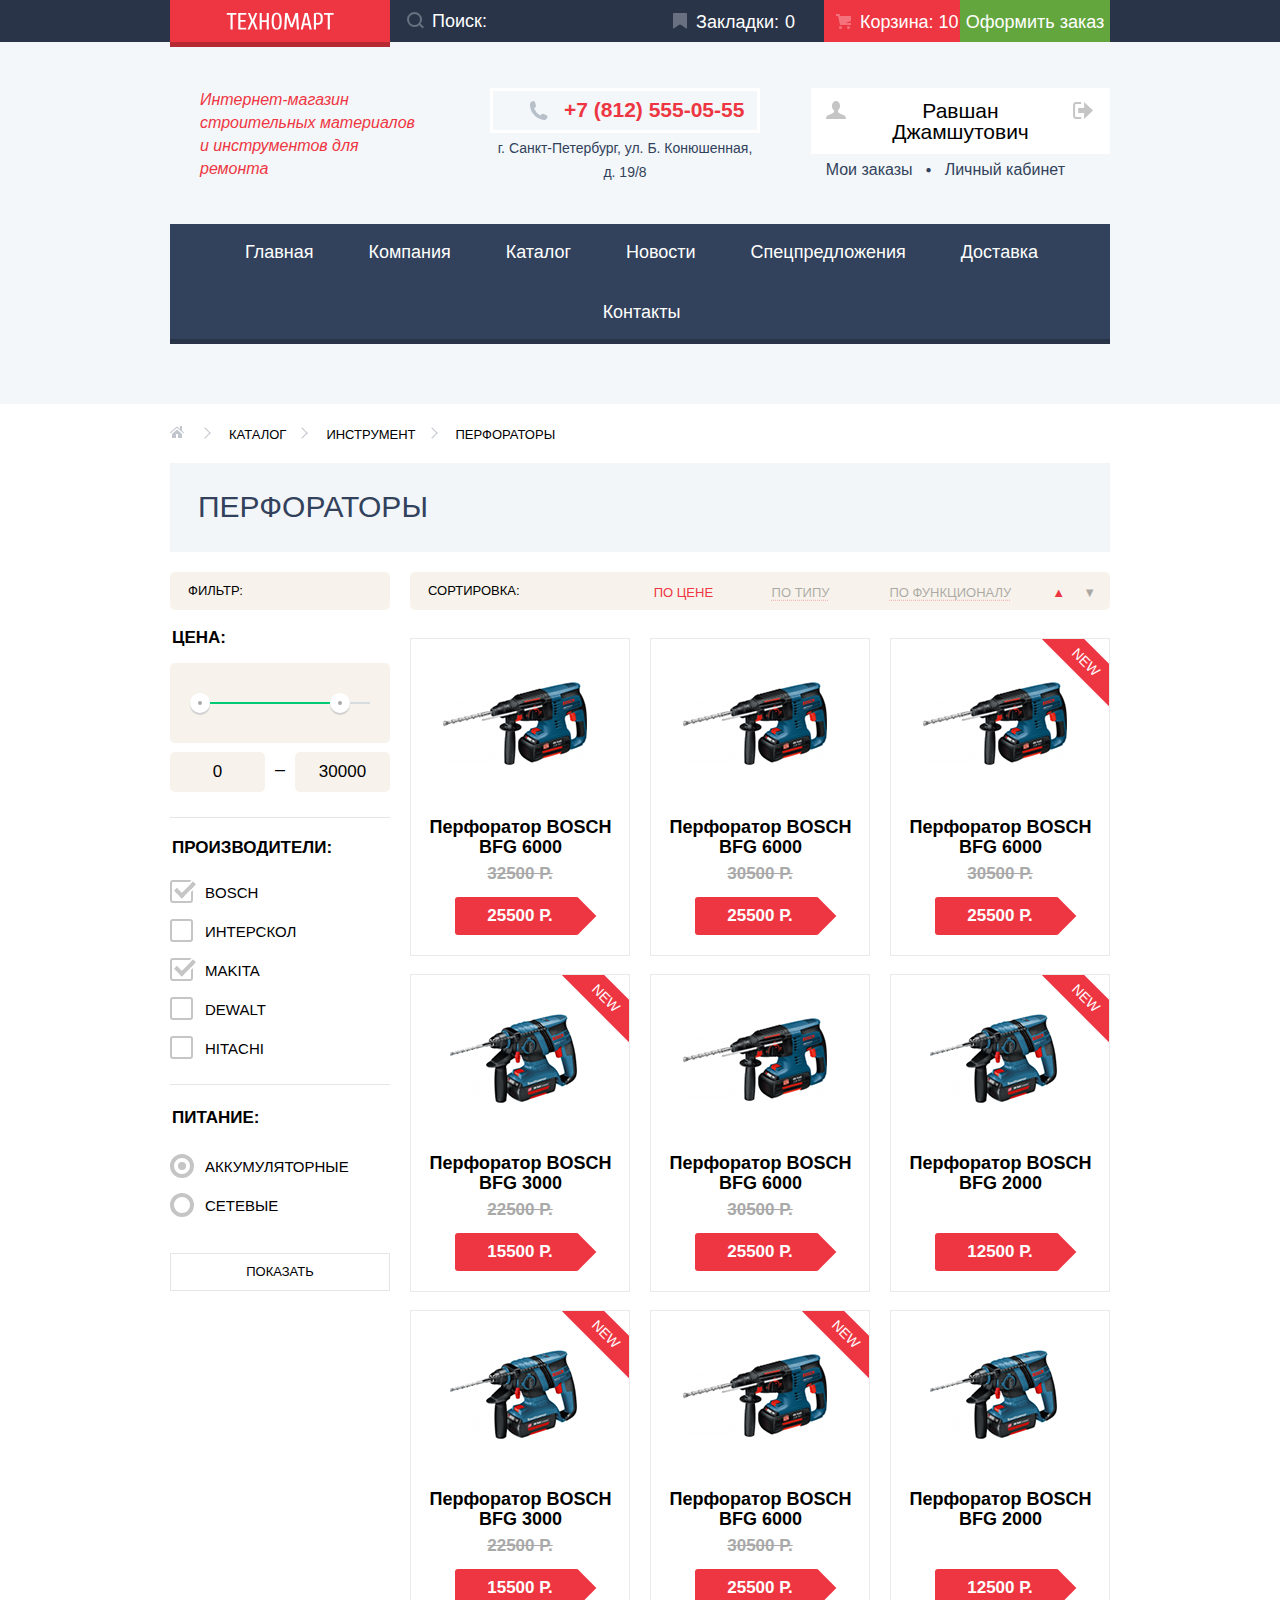
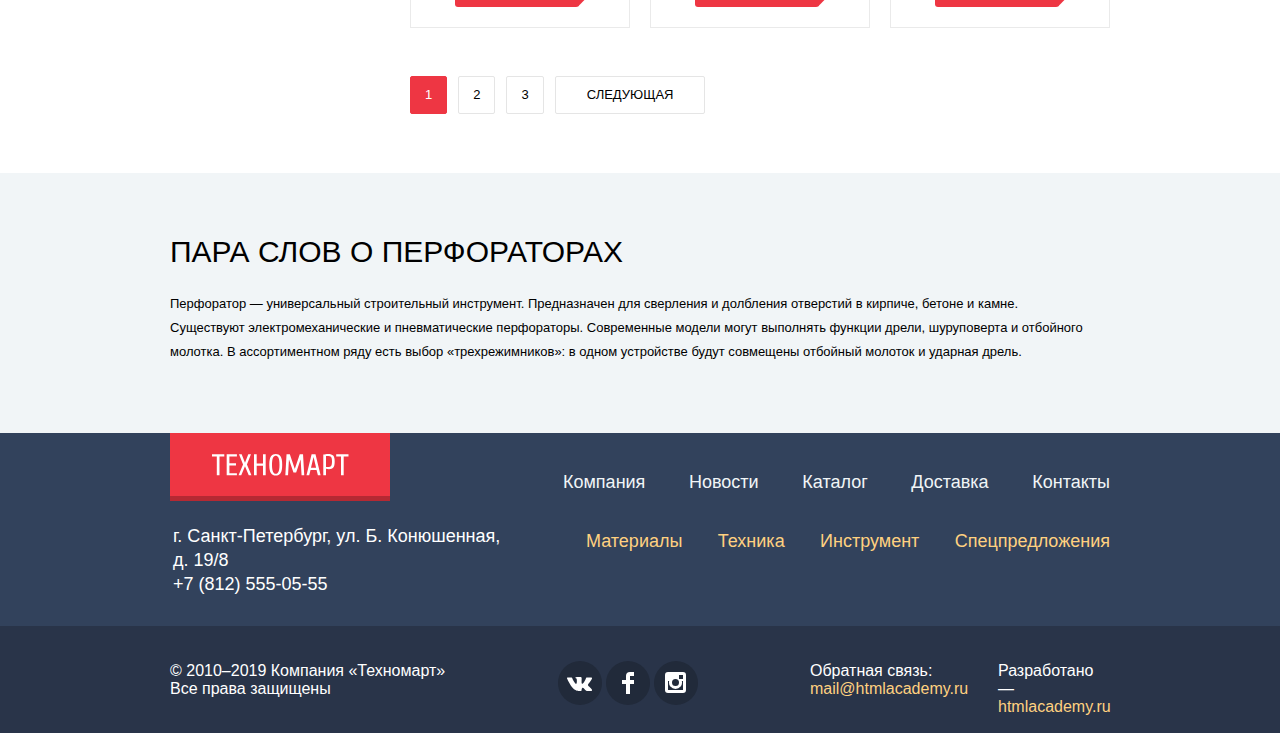
==== commit 757020bf: "Контент подвала" ====
--- a/catalog.html
+++ b/catalog.html
@@ -322,7 +322,7 @@
     </div>
     <div class="bottom-footer">
       <div class="container">
-        <p class="p-3 copyright">&#169; 2010–2019 Компания «Техномарт» Все права защищены</p>
+        <p class="p-3 copyright">&#169; 2010–2019 Компания «Техномарт» Все&#160;права защищены</p>
         <ul class="footer-social">
           <li class="social-icon">
             <a class="icon-vk social-link" title="Соцсеть «Вконтакте»" href="https://vk.com/">
--- a/css/style.min.css
+++ b/css/style.min.css
@@ -1 +1 @@
-@-webkit-keyframes bounce{0%{transform:translateY(-2000px)}70%{transform:translateY(30px)}90%{transform:translateY(-10px)}to{transform:translateY(0)}}@keyframes bounce{0%{transform:translateY(-2000px)}70%{transform:translateY(30px)}90%{transform:translateY(-10px)}to{transform:translateY(0)}}@-webkit-keyframes shake{0%,to{transform:translateX(0)}10%,30%,50%,70%,90%{transform:translateX(-10px)}20%,40%,60%,80%{transform:translateX(10px)}}@keyframes shake{0%,to{transform:translateX(0)}10%,30%,50%,70%,90%{transform:translateX(-10px)}20%,40%,60%,80%{transform:translateX(10px)}}@font-face{font-family:"PT Sans";font-style:normal;font-weight:400;src:local("PT Sans Regular"),local("ptsans"),url(../fonts/ptsans.woff2) format("woff2"),url(../fonts/ptsans.woff) format("woff")}@font-face{font-family:"PT Sans";font-style:normal;font-weight:700;src:local("PT Sans Bold"),local("ptsansbold"),url(../fonts/ptsansbold.woff2) format("woff2"),url(../fonts/ptsansbold.woff) format("woff")}@font-face{font-family:"Cuprum";font-style:normal;font-weight:400;src:local("Cuprum Regular"),local("cuprum"),url(../fonts/cuprum.woff2) format("woff2"),url(../fonts/cuprum.woff) format("woff")}@font-face{font-family:"Cuprum";font-style:italic;font-weight:400;src:local("Cuprum Italic"),local("cuprumitalic"),url(../fonts/cuprumitalic.woff2) format("woff2"),url(../fonts/cuprumitalic.woff) format("woff")}@font-face{font-family:"Cuprum";font-style:normal;font-weight:700;src:local("Cuprum Bold"),local("cuprumbold"),url(../fonts/cuprumbold.woff2) format("woff2"),url(../fonts/cuprumbold.woff) format("woff")}@font-face{font-family:"Cuprum";font-style:italic;font-weight:700;src:local("Cuprum Bold Italic"),local("cuprumbolditalic"),url(../fonts/cuprumbolditalic.woff2) format("woff2"),url(../fonts/cuprumbolditalic.woff) format("woff")}:root{--beige: #F9F5F0;--black: #000000;--cadet-blue-crayola: #C1C6CE;--cobalt-blue: #1D2739;--dark-slate-gray: #677280;--dark-yellow-green: #63A63E;--deep-carmine-pink: #EE3643;--deep-yellow-green: #367315;--gainsboro: #E5E5E5;--granny-s-apples: #8ED78F;--herbal: #5FBB2D;--jade: #00CA74;--light-gray: #B5B5B5;--light-plum: #DC91D8;--light-telegray: #CFCFCF;--marengo: #405069;--moderate-blue: #3D546F;--night-blue: #293449;--orient-red: #BA2732;--pale-orange-yellow: #FFD180;--pale-smoky-white: #EAEAEA;--pearl-white: #F7F3EC;--periwinkle-crayola-light: #F1F5F7;--periwinkle-crayola-lighter: #F3F7F9;--periwinkle-crayola-very-light: #F2F6F8;--persian-red: #CA2C37;--sapphire-dark-blue: #161D29;--sapphire-blue: #212A3A;--shiny-orange: #FFBF47;--silver: #C5C5C5;--smoky-white: #F4F4F4;--twitter: #3BBCE3;--rich-yellowish-green: #518534;--very-pale-blue: #D7DCDE;--violet-blue: #32425C;--wet-asphalt: #565656;--white: #FFFFFF;--white-aluminum: #A9A9A9;--white-rgb: 255, 255, 255;--black-rgb: 0, 0, 0;--silver-rgb: 197, 197, 197;--white-aluminum-rgb: 169, 169, 169}body{min-width:940px;margin:0;padding:0;font-weight:400;font-size:14px;line-height:24px;color:var(--black);background-color:var(--white)}a{text-decoration:none}img{max-width:100%;height:auto}.h-1,.h-2,.h-3,.h-4,body{font-family:"Cuprum","Arial Narrow",sans-serif;font-style:normal}.h-1{font-weight:700;font-size:36px;line-height:36px;text-transform:uppercase}.h-2,.h-3,.h-4{line-height:30px}.h-2{font-weight:400;font-size:30px;text-transform:uppercase}.h-3,.h-4{font-weight:700;font-size:24px}.h-4{font-size:21px}.h-5{font-size:13px;line-height:18px;text-transform:uppercase}.h-5,.h-6,.p-1,.p-2,.p-3,.p-4{font-family:"PT Sans","Arial",sans-serif;font-style:normal;font-weight:400}.h-6{font-size:15px;line-height:19px;text-transform:uppercase}.p-1,.p-2,.p-3,.p-4{font-size:13px;line-height:24px}.p-2,.p-3,.p-4{font-family:"Cuprum","Arial Narrow",sans-serif;font-size:18px}.p-3,.p-4{font-size:16px;line-height:18px}.p-4{font-family:"PT Sans","Arial",sans-serif;font-weight:700;font-size:18px;line-height:20px}.bttn-txt,.desc-txt,.p-5,.p-6{font-family:"Cuprum","Arial Narrow",sans-serif;font-weight:400}.p-5{font-style:italic;font-size:16px;line-height:23px}.bttn-txt,.desc-txt,.p-6{font-style:normal}.p-6{font-size:21px;line-height:21px}.bttn-txt,.desc-txt{font-size:14px}.bttn-txt{line-height:18px;text-transform:uppercase}.desc-txt{line-height:24px}.filter-txt,.legend-txt,.price-txt{font-family:"PT Sans","Arial",sans-serif;font-style:normal;font-weight:700;font-size:17px;line-height:18px;text-transform:uppercase}.legend-txt{line-height:30px}.shadow{background:inherit;background-blend-mode:normal;-webkit-filter:drop-shadow(0 4px 20px rgba(var(--black-rgb).15));filter:drop-shadow(0 4px 20px rgba(var(--black-rgb).15))}.page{height:100%}.page-body{min-height:100%}.container{width:940px;margin:0 auto;padding:0}.page-header{display:grid;margin-bottom:59px}.header-bar{height:42px;position:relative;background:var(--night-blue)}.bar-navigation{display:grid}.header-logo{grid-column:1/2;grid-row:1/2;width:220px;height:35px}.header-logo.logo-link{padding-top:12px;padding-bottom:0;text-align:center;background-color:var(--deep-carmine-pink);box-shadow:inset 0 -5px 0 rgba(var(--black-rgb),.24)}.logo-link:active:not(.interactless){background-color:var(--orient-red)}.search-form{grid-column:2/3;grid-row:1/2}.search-block{width:270px;height:42px;display:flex}.search-field{width:100%;height:100%;margin:0;padding:0 0 0 42px;outline:0;border:0;color:var(--white);background:inherit}.search-field::-webkit-input-placeholder{color:inherit;background:inherit}.search-field::-moz-placeholder{color:inherit;background:inherit}.search-field::placeholder{color:inherit;background:inherit}.search-button{position:absolute;top:0;width:37px;height:42px;border:0;background:inherit;cursor:pointer}.search-icon{position:relative;background:inherit;order:-1}.search-icon::before{content:"";position:absolute;top:12px;left:17px;width:15px;height:15px;border:2px solid var(--dark-slate-gray);border-radius:50%;box-sizing:border-box}.search-icon::after{content:"";position:absolute;top:25px;left:29px;width:5px;height:2px;background-color:var(--dark-slate-gray);transform:rotate(45deg)}.search-field:hover+.search-icon::before{border:2px solid var(--white)}.search-field:hover+.search-icon::after{background-color:var(--white)}.search-field:focus{color:var(--black)}.search-field:focus,.search-field:focus+.search-icon{background:var(--white)}.search-field:focus+.search-icon::before{border:2px solid var(--deep-carmine-pink)}.search-field:focus+.search-icon::after{background-color:var(--deep-carmine-pink)}.bookmark-link{grid-column:3/4;grid-row:1/2}.basket-link,.order-link{grid-column:4/5;grid-row:1/2}.order-link{grid-column:5/6}.bookmark-link,.order-link{width:150px;height:42px;text-align:center;color:var(--white)}.basket-link{width:136px;height:42px;margin-left:14px;color:var(--white)}.order-link{background:var(--dark-yellow-green)}.basket-link span,.bookmark-link span,.order-link span{display:inline-block;vertical-align:middle}.bookmark-link span{padding:10px 2px 8px 4px}.basket-link span{padding:10px 1px 8px 4px}.order-link span{padding:10px 0 8px;text-align:center}.basket-link svg,.bookmark-link svg{vertical-align:middle}.basket-link svg{padding-left:12px}.basket-link:active,.bookmark-link:active,.order-link:active{background:var(--sapphire-dark-blue)}.order-link:focus,.order-link:hover{background:var(--herbal)}.order-link:active{color:rgba(var(--white-rgb),.5);background:var(--dark-yellow-green)}.basket-link:focus svg path,.basket-link:hover svg path,.bookmark-link:focus svg path,.bookmark-link:hover svg path{opacity:1}.basket-link:active svg path,.bookmark-link:active svg path{opacity:.3}.basket-link-active,.bookmark-link-active{background-color:var(--deep-carmine-pink)}.header-contacts .header-phone,.header-navigation{background:var(--periwinkle-crayola-lighter)}.main-navigation{padding-top:46px;margin-bottom:60px}.content-navigation{margin-bottom:40px;display:grid;grid-template-columns:1fr 1fr 1fr;gap:20px}.header-content{margin:0;padding:0 45px 0 30px;color:var(--deep-carmine-pink)}.header-contacts{padding-right:30px}.header-contacts .header-phone{width:270px;height:45px;padding-top:4px;padding-left:71px;display:block;border:3px solid var(--white);box-sizing:border-box;background-image:url(../img/icon-phone.svg);background-position:36px 10px;background-repeat:no-repeat}.header-phone{margin-bottom:3px;color:var(--deep-carmine-pink)}.header-address{text-align:center;color:var(--violet-blue)}.user-navigation{display:flex;flex-wrap:wrap;align-items:flex-start;align-content:flex-start;justify-content:flex-end}.login-link{width:121px;margin-right:10px;padding:12px 0;color:var(--black)}.login-link svg{padding-top:1px;vertical-align:top;margin-right:7px}.login-link,.register-link,.user-name{text-align:center;background:var(--white)}.register-link{width:150px;padding:12px 0;color:var(--black)}.user-name{position:relative;width:209px;padding:12px 45px}.user-link:nth-child(1) svg{position:absolute;top:13px;left:15px;background-position:0 0}.user-link:nth-child(2){color:var(--black)}.user-link:nth-child(3) svg{position:absolute;top:14px;right:17px;background-position:0 0}.user-marker,.user-order,.user-profile{margin-top:7px}.user-order,.user-profile{color:var(--violet-blue)}.user-profile{margin-right:45px}.user-marker{padding:0 13px;color:var(--violet-blue);font-size:10px;line-height:18px;cursor:pointer}.login-link:focus,.login-link:hover,.register-link:focus,.register-link:hover,.user-marker:focus,.user-marker:hover,.user-order:focus,.user-order:hover,.user-profile:focus,.user-profile:hover{color:var(--deep-carmine-pink)}.login-link:focus svg path,.login-link:hover svg path,.user-link:focus svg path,.user-link:hover svg path{fill:var(--moderate-blue)}.login-link:active,.register-link:active,.user-link:active,.user-marker:active,.user-order:active,.user-profile:active{color:var(--silver)}.login-link:active svg path,.user-link:active svg path{fill:var(--silver)}.site-navigation{margin:0;padding:0;list-style:none;text-align:center;background:var(--violet-blue);box-shadow:inset 0 -5px 0 var(--night-blue)}.site-navigation li{height:60px;display:inline-block;vertical-align:top}.site-navigation a{padding:16px 24px 20px 27px;display:block;color:var(--white)}.site-navigation a:focus:not(.interactless),.site-navigation a:hover:not(.interactless){background:var(--night-blue)}.site-navigation a:active:not(.interactless){opacity:.5;background:var(--cobalt-blue)}.breadcrumbs{position:absolute;margin-top:-150px;padding:0;list-style:none;display:flex;flex-wrap:wrap;justify-content:flex-start}.breadcrumbs-item{position:relative;margin-right:40px}.breadcrumbs-item-link{width:19px;height:19px;display:block;background-image:url(../img/icon-home.svg);background-position:0 4px;background-repeat:no-repeat}.breadcrumbs-item:last-child{margin-right:0}.breadcrumbs-item::after{content:"";position:absolute;top:7px;right:-20px;width:8px;height:8px;border-top:1px solid var(--cadet-blue-crayola);border-right:1px solid var(--cadet-blue-crayola);box-sizing:border-box;background-color:rgb(var(--white-rgb),0);transform:rotate(45deg)}.breadcrumbs-item-current::after{display:none}.breadcrumbs-item-current a,.filter-title h2,.filter-title h3{color:var(--black)}.breadcrumbs-item a:not(.interactless){color:var(--black)}.breadcrumbs-item a:focus:not(.interactless),.breadcrumbs-item a:hover:not(.interactless){text-decoration:underline}.page-title{padding:29px 14px 30px 28px;color:var(--violet-blue);background:var(--periwinkle-crayola-very-light)}.filters{display:flex;flex-wrap:wrap;flex-direction:row;align-items:flex-start;justify-content:space-between}.filter-products{width:220px}.select-products{width:700px;margin-bottom:59px}.select-products .product-item:nth-child(3n){margin-bottom:18px}.select-products .product-list{margin-bottom:30px}.filter-title{width:auto;height:38px;padding-left:18px;padding-right:14px;border-radius:5px;color:var(--black);background:var(--pearl-white);display:flex;align-items:center;justify-content:space-between}.filter-title:not(.filter-navigation){margin-bottom:13px}.filter-form,.filter-item label{padding:0;margin:0}.filter-navigation{margin-bottom:28px}.filter-navigation ul{width:auto;padding:0;margin:0;list-style:none}.filter-navigation li{margin-left:14px;display:inline-block;vertical-align:middle}.filter-navigation li:first-child{margin-left:0}.filter-navigation-price,.filter-navigation-type{width:100px}.filter-navigation-function{width:145px}.filter-navigation-fall,.filter-navigation-rise{width:auto}.filter-navigation-fall a,.filter-navigation-rise a{padding-right:0}.filter-link,.filter-link-triangle{opacity:.3;color:var(--black)}.filter-link:not(.filter-link-active){text-decoration:underline;-webkit-text-decoration-style:dotted;text-decoration-style:dotted;text-underline-position:under;-webkit-text-decoration-color:var(--deep-carmine-pink);text-decoration-color:var(--deep-carmine-pink)}.filter-link:focus:not(.filter-link-active),.filter-link:hover:not(.filter-link-active){opacity:1;color:var(--black);-webkit-text-decoration-style:solid;text-decoration-style:solid;-webkit-text-decoration-color:var(--deep-carmine-pink);text-decoration-color:var(--deep-carmine-pink)}.filter-link-triangle:focus:not(.filter-link-active),.filter-link-triangle:hover:not(.filter-link-active){opacity:1;color:var(--black)}.filter-link-active{opacity:1;color:var(--deep-carmine-pink);text-decoration:none;cursor:default}.filter-item{padding:0;margin:0;border:0}.filter-item:nth-child(1) legend{padding-top:0;padding-bottom:10px}.filter-item:nth-child(1){padding-bottom:25px;margin-bottom:15px}.filter-item:nth-child(2) legend{padding-bottom:20px}.filter-item:nth-child(2){padding-bottom:6px;margin-bottom:18px}.filter-item:nth-child(3) legend{padding-bottom:24px}.filter-item:nth-child(3){margin-bottom:18px}.filter-item:not(.filter-item-last){border-bottom:1px solid var(--gainsboro)}.range-controls{position:relative;height:41px;margin-bottom:9px;padding-top:39px;padding-right:20px;padding-left:20px;background-color:var(--pearl-white);border-radius:5px}.range-controls .scale{width:180px;height:2px;background:var(--very-pale-blue)}.range-controls .bar{width:152px;height:2px;background:var(--jade)}.range-controls .toggle{position:absolute;top:30px;left:0;width:4px;height:4px;border:8px solid var(--white);background-color:var(--white-aluminum);border-radius:50%;box-shadow:0 2px 1px 0 var(--light-telegray);cursor:pointer}.range-controls .toggle-min{left:20px}.range-controls .toggle-max{left:160px}.price-controls{display:flex;justify-content:space-between}.price-controls span{padding:10px 0;font-size:10px}.price-controls input{width:75px;padding:10px;text-align:center;color:var(--black);border:0;border-radius:5px;background:var(--pearl-white);font-family:inherit;font-size:inherit}.filter-item ul{padding:0;margin:0;list-style:none}.filter-option{padding-bottom:20px;padding-left:35px}.filter-option label{position:relative;display:block;cursor:pointer;-webkit-user-select:none;-moz-user-select:none;user-select:none}.range-filter{width:220px;margin-top:0}.filter-input-checkbox+label::before{content:"";position:absolute;left:-35px;top:-3px;width:23px;height:23px;border:2px solid var(--silver);border-radius:3px;box-sizing:border-box}.filter-input-checkbox:checked+label::after{content:"";position:absolute;top:-1px;left:-30px;width:20px;height:11px;border-left:4px solid var(--silver);border-bottom:4px solid var(--silver);box-sizing:border-box;box-shadow:0 2px 0 var(--white),inset 0 -2px 0 var(--white);background:rgb(var(--white-rgb),0);transform:rotate(-45deg)}.filter-input-radio+label::before{content:"";position:absolute;left:-35px;top:-3px;width:24px;height:24px;border:4px solid var(--silver);border-radius:50%;box-sizing:border-box}.filter-input-radio:checked+label::after{content:"";position:absolute;top:5px;left:-27px;width:8px;height:8px;background-color:var(--silver);border-radius:50%}.filter-button{width:100%;height:38px;color:var(--black);border:1px solid var(--gainsboro);box-sizing:border-box;background:var(--white);cursor:pointer}.filter-input-checkbox:focus+label::before,.filter-input-checkbox:hover+label::before{border:2px solid var(--light-gray)}.filter-input-checkbox:checked:focus+label::after,.filter-input-checkbox:checked:hover+label::after{border-left:4px solid var(--light-gray);border-bottom:4px solid var(--light-gray)}.filter-input-radio:focus+label::before,.filter-input-radio:hover+label::before{border:4px solid var(--light-gray)}.filter-input-radio:checked:focus+label::after,.filter-input-radio:checked:hover+label::after{background-color:var(--light-gray)}.filter-input-checkbox:disabled+label,.filter-input-radio:disabled+label{color:var(--black);mix-blend-mode:normal;opacity:.4;cursor:default}.features{margin-bottom:59px}.feature-gallery{margin:0;padding:0;list-style:none;display:grid;grid-template-columns:1fr 1fr 1fr;gap:20px;align-content:start}.feature-item{width:300px;height:123px;display:flex;flex-direction:column}.feature-item:nth-child(1){grid-column:1/2;grid-row:1/2;background:var(--shiny-orange);background-image:url(../img/icon-1.svg);background-position:213px 31px;background-repeat:no-repeat}.feature-item:nth-child(2){grid-column:2/3;grid-row:1/2;background:var(--twitter);background-image:url(../img/icon-2.svg);background-position:194px 34px;background-repeat:no-repeat}.feature-item:nth-child(3){grid-column:3/4;grid-row:1/2;background:var(--light-plum);background-image:url(../img/icon-3.svg);background-position:191px 31px;background-repeat:no-repeat}.feature-item:nth-child(4){grid-column:3/4;grid-row:2/3;background:var(--granny-s-apples);background-image:url(../img/icon-4.svg);background-position:196px 26px;background-repeat:no-repeat}.feature-item:nth-child(5){grid-column:3/4;grid-row:3/4;background:var(--pale-orange-yellow);background-image:url(../img/icon-5.svg);background-position:191px 32px;background-repeat:no-repeat}.feature-link,.feature-title{display:flex;color:var(--white)}.feature-title{margin:20px 23px 14px}.feature-link{width:135px;height:38px;margin-left:23px;align-items:center;justify-content:center;background:rgba(var(--white-rgb),.3)}.feature-link:focus,.feature-link:hover{background:rgba(var(--silver-rgb),.3);background-blend-mode:normal}.feature-link:active{background:rgba(var(--white-aluminum-rgb),.3)}.gallery-sliders{width:620px;height:266px;margin:0;padding:0;grid-column:1/3;grid-row:2/4;background:var(--silver)}.gallery-drill{background-image:url(../img/snippet-drill.jpg)}.gallery-perforator{background-image:url(../img/snippet-perforator.jpg)}.gallery-slider{display:none;width:620px;height:104px;margin:0 0 20px;padding:0;background:rgb(var(--black-rgb),.25)}.gallery-slider-active{display:block}.gallery-text,.gallery-title{margin:0;padding:23px 20px 5px 24px;color:var(--white)}.gallery-text{padding:0 20px 0 24px}.gallery-slider-button{margin:0 20px 38px 24px;display:flex;justify-content:space-between}.gallery-button{width:22px;height:40px;border:0;background:rgb(var(--white-rgb),0);cursor:pointer}.gallery-button-back,.gallery-button-next{position:relative}.gallery-button-next{transform:rotate(-180deg)}.gallery-button-back::after,.gallery-button-next::after{content:"";position:absolute;bottom:6px;left:6px;width:28px;height:28px;border-bottom:3px solid var(--white);border-left:3px solid var(--white);box-sizing:border-box;background-color:rgb(var(--white-rgb),0);background-position:0 0;transform:rotate(45deg)}.gallery-slider-bottom{height:38px;display:grid;grid-template-columns:216px 1fr;align-items:flex-end}.catalog-link{margin-left:24px}.gallery-radio-group{width:188px;height:30px;display:flex;flex-wrap:nowrap;flex-direction:row;align-items:center;justify-content:center}.gallery-radio-button{width:10px;height:10px;display:block;margin:5px;border:2px solid var(--white);border-radius:50%;box-sizing:border-box;background:var(--white)}.gallery-radio-active{background:var(--deep-carmine-pink)}.gallery-radio-button:not(.gallery-radio-active){cursor:pointer}.gallery-radio-button:focus:not(.gallery-radio-active),.gallery-radio-button:hover:not(.gallery-radio-active){background:rgb(var(--white-rgb),0)}.gallery-button:hover{outline:0}.like-a-button-link{width:192px;padding:10px 0;display:block;text-align:center;color:var(--white);background:var(--deep-carmine-pink)}.like-a-button-link:focus,.like-a-button-link:hover{background:var(--persian-red)}.like-a-button-link:active{background:var(--orient-red)}.populars{height:89px;margin-bottom:20px;padding-left:28px;padding-right:14px;display:flex;flex-direction:row;align-items:center;justify-content:space-between;background:var(--beige)}.popular-title{color:var(--violet-blue);background:inherit}.popular-products{margin-bottom:52px}.product-list{margin:0;padding:0;list-style:none;display:flex;flex-wrap:wrap;align-content:flex-start;justify-content:space-between}.popular-products .product-item:nth-child(4n){margin-bottom:18px}.product-item{position:relative;width:220px;height:318px;margin:0;padding:0;background:rbga(var(--white),0);border:1px solid var(--pale-smoky-white);box-sizing:border-box}.product-link{width:100%;height:100%;margin:0;padding:0}.product-title{margin:178px 16px 8px 17px;padding:0;text-align:center;color:var(--black)}.product-picture{position:absolute;background-position:0 0;z-index:-1}.snippet-32961{top:5px;left:17px}.snippet-18927{top:28px;left:39px}.snippet-945{top:21px;left:32px}.old-price{margin:0 50px 14px 44px;padding:0 0 0 6px;text-align:center;-webkit-text-decoration-line:line-through;text-decoration-line:line-through;color:var(--white-aluminum)}.new-price{position:relative;margin:0 50px 0 44px;padding:10px 0 10px 6px;text-align:center;border-radius:3px;color:var(--white);background:var(--deep-carmine-pink)}.basket-button::before,.new-price::after{content:"";position:absolute;background-position:0 0}.new-price::after{width:26px;height:26px;top:6px;right:-12px;background-color:var(--deep-carmine-pink);transform:rotate(45deg)}.basket-button,.bookmark-button{position:absolute;left:41px;text-align:center;border-radius:2px;visibility:hidden}.basket-button{min-width:120px;padding:10px 0 10px 15px;top:38px;color:var(--white);background:var(--dark-yellow-green);box-shadow:inset 0 -3px 0 var(--deep-yellow-green)}.bookmark-button{min-width:135px;padding:7px;top:86px;color:var(--violet-blue);border:3px solid var(--dark-yellow-green);box-sizing:border-box}.basket-button::before{width:15px;height:15px;left:30px;opacity:.3;background-image:url(../img/icon-cart.svg);background-repeat:no-repeat;background-size:cover}.product-item:focus,.product-item:hover{background-blend-mode:normal;box-shadow:0 4px 20px rgba(var(--black-rgb),.15)}.product-item:focus .product-picture,.product-item:hover .product-picture{visibility:hidden}.product-item:focus .basket-button,.product-item:focus .bookmark-button,.product-item:hover .basket-button,.product-item:hover .bookmark-button{visibility:visible}.basket-button:focus,.basket-button:hover{background:var(--herbal)}.bookmark-button:focus,.bookmark-button:hover{border:3px solid var(--violet-blue)}.basket-button:active{background:var(--rich-yellowish-green)}.bookmark-button:active{opacity:.5}.new-action{position:relative;overflow:hidden}.new-action::before{content:"new";position:absolute;width:100px;padding:6px 0;top:8px;right:-27px;text-align:center;text-transform:uppercase;font-family:"Cuprum","Arial Narrow",sans-serif;font-style:normal;font-weight:400;font-size:14px;line-height:18px;color:var(--white);background-color:var(--deep-carmine-pink);background-position:0 0;transform:rotate(45deg)}.pagination-list{display:flex;flex-wrap:wrap;padding:0;margin:0;list-style:none}.pagination-item{margin-right:11px}.pagination-item:last-child{margin-right:0}.pagination-item a{display:block;padding:9px 14px;background:var(--white);border:1px solid var(--gainsboro);box-sizing:border-box;border-radius:2px}.pagination-item:last-child a{padding:9px 31px}.pagination-list a:not(.interactless){color:var(--black)}.pagination-item a:focus:not(.interactless),.pagination-item a:hover:not(.interactless){border:1px solid var(--silver)}.pagination-item a:active:not(.interactless){border:1px solid var(--deep-carmine-pink)}.pagination-item-current a,.pagination-item-current a:active,.pagination-item-current a:focus,.pagination-item-current a:hover{color:var(--white);border:1px solid var(--deep-carmine-pink);background-color:var(--deep-carmine-pink)}.popular-brands{margin-bottom:70px}.brand-list{margin:0;padding:0;list-style:none;display:grid;grid-template-columns:1fr 1fr 1fr 1fr;gap:20px}.brand-list li{width:220px;height:145px;background:var(--white);border:1px solid var(--pale-smoky-white);box-sizing:border-box}.brand-list a{width:100%;height:100%;display:flex;flex-wrap:wrap;align-items:center;justify-content:center}.brand-list li:focus,.brand-list li:hover{background-blend-mode:normal;-webkit-filter:drop-shadow(0 4px 20px rgba(var(--black-rgb),.15));filter:drop-shadow(0 4px 20px rgba(var(--black-rgb),.15))}.brand-list li:active{opacity:.5}.main-services{background:var(--periwinkle-crayola-light)}.main-services .container{display:grid;grid-template-columns:1fr 2fr;gap:10px}.services{margin-top:40px;grid-column:1/3;grid-row:1/2}.services p{margin:0;padding:0}.service-aside{position:relative;width:240px;min-height:279px;padding-top:61px;padding-bottom:4px;grid-column:1/2;grid-row:2/3}.service-aside::before{content:"";position:absolute;width:10px;min-height:279px;top:0;right:0;background-blend-mode:normal;background-image:url(../img/aside-border.png);background-position:0 0;background-repeat:no-repeat;z-index:1}.service-list{margin:0;padding:0;list-style:none}.service-item{width:240px;height:61px;color:var(--white);background:var(--violet-blue);background-blend-mode:normal;box-shadow:inset 0 1px 0 var(--marengo);-webkit-filter:drop-shadow(0 1px 0 var(--night-blue));filter:drop-shadow(0 1px 0 var(--night-blue))}.service-item-active{color:var(--violet-blue);background:var(--white);background-blend-mode:normal;box-shadow:0 1px 0 var(--white);-webkit-filter:drop-shadow(0 1px 0 var(--white));filter:drop-shadow(0 1px 0 var(--white))}.service-item label{margin:auto 0;padding:13px 22px;display:block;cursor:pointer}.service-item:focus:not(.service-item-active),.service-item:hover:not(.service-item-active){background:var(--night-blue)}.service-sliders{padding-top:17px;grid-column:2/3;grid-row:2/3}.service-slider{width:619px;height:auto;margin:0;padding:0;display:none}.modal-basket-top h3,.modal-bookmark-top h3,.service-delivery,.service-discount,.service-guarantee{position:relative}.service-delivery::after,.service-discount::after,.service-guarantee::after{content:"";position:absolute;width:468px;height:261px;bottom:4px;right:1px;background-image:url(../img/snippet-delivery.png);background-repeat:no-repeat;background-position:0 0}.service-discount::after,.service-guarantee::after{width:389px;height:283px;right:-10px;background-image:url(../img/snippet-guarantee.png)}.service-discount::after{width:465px;height:285px;bottom:2px;background-image:url(../img/snippet-discount.png)}.service-slider-active{display:block}.service-title{margin-right:260px;margin-bottom:30px;color:var(--violet-blue)}.service-slider p{margin:0 260px 0 0}.service-slider a{margin-top:24px;margin-bottom:114px}.main-bottom{padding-bottom:70px}.main-bottom .container{display:grid;grid-template-columns:2fr 1fr;-moz-column-gap:40px;column-gap:40px}.company{padding-top:46px}.company-content{margin-right:140px;margin-bottom:26px}.company-service{margin-right:200px}.company-service p{margin-bottom:2px}.partner-list{margin-bottom:7px;display:flex;flex-wrap:wrap;flex-direction:column}.partner-link{margin-left:37px;margin-bottom:12px;position:relative;color:var(--black)}.partner-link::after{content:"";position:absolute;top:12px;left:-37px;width:25px;height:2px;background-color:var(--deep-carmine-pink)}.company .like-a-button-link{width:220px}.contacts{padding-top:46px}.contacts-content{margin-right:100px;margin-bottom:32px}.contacts-map{width:300px;height:158px;padding:0;margin-bottom:25px}.contacts .like-a-button-link{width:100%}.main-articles{display:grid;background:var(--periwinkle-crayola-light)}.articles{margin-top:64px;padding-bottom:56px}.main-footer{display:grid;grid-template-rows:193px 107px}.top-footer{background:var(--violet-blue)}.top-footer .container{display:grid;grid-template-columns:389px 1fr;-moz-column-gap:4px;column-gap:4px}.footer-company{display:flex;flex-wrap:wrap;color:var(--white)}.footer-logo{width:220px;height:48px;margin-bottom:5px}.footer-logo.logo-link{padding-top:20px;padding-bottom:0;text-align:center;background-color:var(--deep-carmine-pink);box-shadow:inset 0 -5px 0 rgba(var(--black-rgb),.24)}.footer-contacts,.footer-phone{margin-left:3px;margin-bottom:0;color:inherit}.footer-navigation{margin-top:37px}.top-navigation{margin:0;padding:0;list-style:none;display:flex;flex-wrap:wrap;flex-direction:row;justify-content:space-between}.top-navigation a{color:var(--periwinkle-crayola-light)}.top-navigation a:focus:not(.interactless),.top-navigation a:hover:not(.interactless){-webkit-text-decoration-line:underline;text-decoration-line:underline}.top-navigation a:active:not(.interactless){-webkit-text-decoration-line:none;text-decoration-line:none;opacity:.5}.bottom-navigation{margin:34px 0 0 23px;padding:0;list-style:none;display:flex;flex-wrap:wrap;flex-direction:row;justify-content:space-between}.bottom-navigation a,.developer a{color:var(--pale-orange-yellow)}.bottom-navigation a:focus:not(.interactless),.bottom-navigation a:hover:not(.interactless){-webkit-text-decoration-line:underline;text-decoration-line:underline}.bottom-navigation a:active:not(.interactless){opacity:.5;-webkit-text-decoration-line:none;text-decoration-line:none}.bottom-footer{background:var(--night-blue)}.bottom-footer .container{padding-top:20px;display:grid;grid-template-columns:389px 251px 188px 1fr 1px}.copyright{margin-right:150px;color:var(--white)}.footer-social{width:140px;margin:0;padding:0;list-style:none;text-align:center}.social-icon{width:44px;height:44px;margin-top:15px;display:inline-block;vertical-align:top;text-align:center;border-radius:50%;box-sizing:border-box;background-color:var(--sapphire-blue);background-position:center center;background-repeat:no-repeat}.icon-vk{padding-top:13px}.icon-fb,.icon-ig{padding-top:11px}.social-link{width:100%;height:100%;display:block;color:var(--white)}.social-icon:active,.social-icon:focus,.social-icon:hover{background-color:var(--deep-carmine-pink)}.developer{color:var(--white)}.developer a:focus,.developer a:hover{-webkit-text-decoration-line:underline;text-decoration-line:underline}.developer a:active{color:var(--deep-carmine-pink);-webkit-text-decoration-line:none;text-decoration-line:none}.hidden-content{visibility:hidden}.visually-hidden{position:absolute;width:1px;height:1px;margin:-1px;border:0;padding:0;white-space:nowrap;-webkit-clip-path:inset(100%);clip-path:inset(100%);clip:rect(0 0 0 0);overflow:hidden}.cut-down{display:none}.interactless{pointer-events:none}.modal{position:fixed;top:0;right:0;bottom:0;left:0;display:none;margin:auto;border-top:7px solid var(--deep-carmine-pink);box-shadow:0 0 14.7px rgba(47,42,43,.5)}.modal-close,.modal-map{background-repeat:no-repeat}.modal-close{position:absolute;width:21px;height:21px;top:10px;right:10px;border:0;background:rgba(var(--white-rgb),0);background-position:top right;background-size:cover;cursor:pointer}.modal-close::after,.modal-close::before{content:"";position:absolute;top:8px;left:-4px;width:28px;height:5px;background-color:var(--deep-carmine-pink);transform:rotate(45deg)}.modal-close::after{transform:rotate(-45deg)}.modal-map{width:943px;height:442px;color:var(--wet-asphalt);background:var(--wet-asphalt);background-image:url(../img/popup-map.jpg);background-position:center center}.modal-map iframe{border:0}.modal-map-show{display:block;-webkit-animation:bounce .6s;animation:bounce .6s}.modal-feedback{width:620px;height:423px}.modal-feedback-show{display:block;-webkit-animation:bounce .6s;animation:bounce .6s}.modal-feedback-error{-webkit-animation:shake .6s;animation:shake .6s}.modal-feedback-form{display:grid;grid-template-rows:311px 112px;background:var(--white)}.modal-feedback-top{margin:40px 80px;width:460px;display:flex;flex-wrap:wrap;align-items:flex-start;align-content:start;justify-content:space-between;background:var(--white)}.modal-feedback-wrapper{display:block;margin-bottom:11px;color:var(--black)}.modal-feedback-field,.modal-feedback-textarea{padding:7px 12px;color:var(--greydark);background:var(--white);border:2px solid var(--silver);box-sizing:border-box;border-radius:2px}.modal-feedback-field{width:220px;height:38px;margin-bottom:13px}.modal-feedback-textarea{width:460px;height:114px}.modal-feedback-bottom{display:flex;flex-wrap:wrap;align-items:center;justify-content:center;background:var(--pale-smoky-white)}.modal-feedback-button{width:460px;height:38px;text-align:center;text-transform:uppercase;border:0;color:var(--white);background:var(--deep-carmine-pink);cursor:pointer}.modal-basket,.modal-bookmark{width:620px;height:275px}.modal-basket-show,.modal-bookmark-show{display:block;-webkit-animation:bounce .6s;animation:bounce .6s}.modal-basket-form,.modal-bookmark-form{display:grid;grid-template-rows:163px 112px;background:var(--white)}.modal-basket-bottom,.modal-basket-top,.modal-bookmark-bottom,.modal-bookmark-top{display:flex;flex-wrap:wrap;align-items:center;justify-content:center}.modal-basket-top h3::before,.modal-bookmark-top h3::before{content:"";position:absolute;top:-19px;left:-95px;width:66px;height:66px;border-radius:50%;box-sizing:border-box;background-position:0 0;background:var(--dark-yellow-green)}.modal-basket-top h3::after,.modal-bookmark-top h3::after{content:"";position:absolute;top:2px;left:-78px;width:35px;height:20px;border-left:7px solid var(--white);border-bottom:7px solid var(--white);box-sizing:border-box;background-position:0 0;background:rgb(var(--white-rgb),0);transform:rotate(-45deg)}.modal-basket-bottom,.modal-bookmark-bottom{background:var(--pale-smoky-white)}.modal-basket-button,.modal-bookmark-button{width:192px;min-height:38px;text-align:center;text-transform:uppercase;border:0;color:var(--white);background:var(--deep-carmine-pink);cursor:pointer}.modal-basket-button:first-child,.modal-bookmark-button:first-child{margin-right:5px;color:var(--white);background:var(--deep-carmine-pink)}.modal-basket-button:last-child,.modal-bookmark-button:last-child{margin-left:5px;color:var(--black);background:var(--white)}
+@-webkit-keyframes bounce{0%{transform:translateY(-2000px)}70%{transform:translateY(30px)}90%{transform:translateY(-10px)}to{transform:translateY(0)}}@keyframes bounce{0%{transform:translateY(-2000px)}70%{transform:translateY(30px)}90%{transform:translateY(-10px)}to{transform:translateY(0)}}@-webkit-keyframes shake{0%,to{transform:translateX(0)}10%,30%,50%,70%,90%{transform:translateX(-10px)}20%,40%,60%,80%{transform:translateX(10px)}}@keyframes shake{0%,to{transform:translateX(0)}10%,30%,50%,70%,90%{transform:translateX(-10px)}20%,40%,60%,80%{transform:translateX(10px)}}@font-face{font-family:"PT Sans";font-style:normal;font-weight:400;src:local("PT Sans Regular"),local("ptsans"),url(../fonts/ptsans.woff2) format("woff2"),url(../fonts/ptsans.woff) format("woff")}@font-face{font-family:"PT Sans";font-style:normal;font-weight:700;src:local("PT Sans Bold"),local("ptsansbold"),url(../fonts/ptsansbold.woff2) format("woff2"),url(../fonts/ptsansbold.woff) format("woff")}@font-face{font-family:"Cuprum";font-style:normal;font-weight:400;src:local("Cuprum Regular"),local("cuprum"),url(../fonts/cuprum.woff2) format("woff2"),url(../fonts/cuprum.woff) format("woff")}@font-face{font-family:"Cuprum";font-style:italic;font-weight:400;src:local("Cuprum Italic"),local("cuprumitalic"),url(../fonts/cuprumitalic.woff2) format("woff2"),url(../fonts/cuprumitalic.woff) format("woff")}@font-face{font-family:"Cuprum";font-style:normal;font-weight:700;src:local("Cuprum Bold"),local("cuprumbold"),url(../fonts/cuprumbold.woff2) format("woff2"),url(../fonts/cuprumbold.woff) format("woff")}@font-face{font-family:"Cuprum";font-style:italic;font-weight:700;src:local("Cuprum Bold Italic"),local("cuprumbolditalic"),url(../fonts/cuprumbolditalic.woff2) format("woff2"),url(../fonts/cuprumbolditalic.woff) format("woff")}:root{--beige: #F9F5F0;--black: #000000;--cadet-blue-crayola: #C1C6CE;--cobalt-blue: #1D2739;--dark-slate-gray: #677280;--dark-yellow-green: #63A63E;--deep-carmine-pink: #EE3643;--deep-yellow-green: #367315;--gainsboro: #E5E5E5;--granny-s-apples: #8ED78F;--herbal: #5FBB2D;--jade: #00CA74;--light-gray: #B5B5B5;--light-plum: #DC91D8;--light-telegray: #CFCFCF;--marengo: #405069;--moderate-blue: #3D546F;--night-blue: #293449;--orient-red: #BA2732;--pale-orange-yellow: #FFD180;--pale-smoky-white: #EAEAEA;--pearl-white: #F7F3EC;--periwinkle-crayola-light: #F1F5F7;--periwinkle-crayola-lighter: #F3F7F9;--periwinkle-crayola-very-light: #F2F6F8;--persian-red: #CA2C37;--sapphire-dark-blue: #161D29;--sapphire-blue: #212A3A;--shiny-orange: #FFBF47;--silver: #C5C5C5;--smoky-white: #F4F4F4;--twitter: #3BBCE3;--rich-yellowish-green: #518534;--very-pale-blue: #D7DCDE;--violet-blue: #32425C;--wet-asphalt: #565656;--white: #FFFFFF;--white-aluminum: #A9A9A9;--white-rgb: 255, 255, 255;--black-rgb: 0, 0, 0;--silver-rgb: 197, 197, 197;--white-aluminum-rgb: 169, 169, 169}body{min-width:940px;margin:0;padding:0;font-weight:400;font-size:14px;line-height:24px;color:var(--black);background-color:var(--white)}a{text-decoration:none}img{max-width:100%;height:auto}.h-1,.h-2,.h-3,.h-4,body{font-family:"Cuprum","Arial Narrow",sans-serif;font-style:normal}.h-1{font-weight:700;font-size:36px;line-height:36px;text-transform:uppercase}.h-2,.h-3,.h-4{line-height:30px}.h-2{font-weight:400;font-size:30px;text-transform:uppercase}.h-3,.h-4{font-weight:700;font-size:24px}.h-4{font-size:21px}.h-5{font-size:13px;line-height:18px;text-transform:uppercase}.h-5,.h-6,.p-1,.p-2,.p-3,.p-4{font-family:"PT Sans","Arial",sans-serif;font-style:normal;font-weight:400}.h-6{font-size:15px;line-height:19px;text-transform:uppercase}.p-1,.p-2,.p-3,.p-4{font-size:13px;line-height:24px}.p-2,.p-3,.p-4{font-family:"Cuprum","Arial Narrow",sans-serif;font-size:18px}.p-3,.p-4{font-size:16px;line-height:18px}.p-4{font-family:"PT Sans","Arial",sans-serif;font-weight:700;font-size:18px;line-height:20px}.bttn-txt,.desc-txt,.p-5,.p-6{font-family:"Cuprum","Arial Narrow",sans-serif;font-weight:400}.p-5{font-style:italic;font-size:16px;line-height:23px}.bttn-txt,.desc-txt,.p-6{font-style:normal}.p-6{font-size:21px;line-height:21px}.bttn-txt,.desc-txt{font-size:14px}.bttn-txt{line-height:18px;text-transform:uppercase}.desc-txt{line-height:24px}.filter-txt,.legend-txt,.price-txt{font-family:"PT Sans","Arial",sans-serif;font-style:normal;font-weight:700;font-size:17px;line-height:18px;text-transform:uppercase}.legend-txt{line-height:30px}.shadow{background:inherit;background-blend-mode:normal;-webkit-filter:drop-shadow(0 4px 20px rgba(var(--black-rgb).15));filter:drop-shadow(0 4px 20px rgba(var(--black-rgb).15))}.page{height:100%}.page-body{min-height:100%}.container{width:940px;margin:0 auto;padding:0}.page-header{display:grid;margin-bottom:59px}.header-bar{height:42px;position:relative;background:var(--night-blue)}.bar-navigation{display:grid}.header-logo{grid-column:1/2;grid-row:1/2;width:220px;height:35px}.header-logo.logo-link{padding-top:12px;padding-bottom:0;text-align:center;background-color:var(--deep-carmine-pink);box-shadow:inset 0 -5px 0 rgba(var(--black-rgb),.24)}.logo-link:active:not(.interactless){background-color:var(--orient-red)}.search-form{grid-column:2/3;grid-row:1/2}.search-block{width:270px;height:42px;display:flex}.search-field{width:100%;height:100%;margin:0;padding:0 0 0 42px;outline:0;border:0;color:var(--white);background:inherit}.search-field::-webkit-input-placeholder{color:inherit;background:inherit}.search-field::-moz-placeholder{color:inherit;background:inherit}.search-field::placeholder{color:inherit;background:inherit}.search-button{position:absolute;top:0;width:37px;height:42px;border:0;background:inherit;cursor:pointer}.search-icon{position:relative;background:inherit;order:-1}.search-icon::before{content:"";position:absolute;top:12px;left:17px;width:15px;height:15px;border:2px solid var(--dark-slate-gray);border-radius:50%;box-sizing:border-box}.search-icon::after{content:"";position:absolute;top:25px;left:29px;width:5px;height:2px;background-color:var(--dark-slate-gray);transform:rotate(45deg)}.search-field:hover+.search-icon::before{border:2px solid var(--white)}.search-field:hover+.search-icon::after{background-color:var(--white)}.search-field:focus{color:var(--black)}.search-field:focus,.search-field:focus+.search-icon{background:var(--white)}.search-field:focus+.search-icon::before{border:2px solid var(--deep-carmine-pink)}.search-field:focus+.search-icon::after{background-color:var(--deep-carmine-pink)}.bookmark-link{grid-column:3/4;grid-row:1/2}.basket-link,.order-link{grid-column:4/5;grid-row:1/2}.order-link{grid-column:5/6}.bookmark-link,.order-link{width:150px;height:42px;text-align:center;color:var(--white)}.basket-link{width:136px;height:42px;margin-left:14px;color:var(--white)}.order-link{background:var(--dark-yellow-green)}.basket-link span,.bookmark-link span,.order-link span{display:inline-block;vertical-align:middle}.bookmark-link span{padding:10px 2px 8px 4px}.basket-link span{padding:10px 1px 8px 4px}.order-link span{padding:10px 0 8px;text-align:center}.basket-link svg,.bookmark-link svg{vertical-align:middle}.basket-link svg{padding-left:12px}.basket-link:active,.bookmark-link:active,.order-link:active{background:var(--sapphire-dark-blue)}.order-link:focus,.order-link:hover{background:var(--herbal)}.order-link:active{color:rgba(var(--white-rgb),.5);background:var(--dark-yellow-green)}.basket-link:focus svg path,.basket-link:hover svg path,.bookmark-link:focus svg path,.bookmark-link:hover svg path{opacity:1}.basket-link:active svg path,.bookmark-link:active svg path{opacity:.3}.basket-link-active,.bookmark-link-active{background-color:var(--deep-carmine-pink)}.header-contacts .header-phone,.header-navigation{background:var(--periwinkle-crayola-lighter)}.main-navigation{padding-top:46px;margin-bottom:60px}.content-navigation{margin-bottom:40px;display:grid;grid-template-columns:1fr 1fr 1fr;gap:20px}.header-content{margin:0;padding:0 45px 0 30px;color:var(--deep-carmine-pink)}.header-contacts{padding-right:30px}.header-contacts .header-phone{width:270px;height:45px;padding-top:4px;padding-left:71px;display:block;border:3px solid var(--white);box-sizing:border-box;background-image:url(../img/icon-phone.svg);background-position:36px 10px;background-repeat:no-repeat}.header-phone{margin-bottom:3px;color:var(--deep-carmine-pink)}.header-address{text-align:center;color:var(--violet-blue)}.user-navigation{display:flex;flex-wrap:wrap;align-items:flex-start;align-content:flex-start;justify-content:flex-end}.login-link{width:121px;margin-right:10px;padding:12px 0;color:var(--black)}.login-link svg{padding-top:1px;vertical-align:top;margin-right:7px}.login-link,.register-link,.user-name{text-align:center;background:var(--white)}.register-link{width:150px;padding:12px 0;color:var(--black)}.user-name{position:relative;width:209px;padding:12px 45px}.user-link:nth-child(1) svg{position:absolute;top:13px;left:15px;background-position:0 0}.user-link:nth-child(2){color:var(--black)}.user-link:nth-child(3) svg{position:absolute;top:14px;right:17px;background-position:0 0}.user-marker,.user-order,.user-profile{margin-top:7px}.user-order,.user-profile{color:var(--violet-blue)}.user-profile{margin-right:45px}.user-marker{padding:0 13px;color:var(--violet-blue);font-size:10px;line-height:18px;cursor:pointer}.login-link:focus,.login-link:hover,.register-link:focus,.register-link:hover,.user-marker:focus,.user-marker:hover,.user-order:focus,.user-order:hover,.user-profile:focus,.user-profile:hover{color:var(--deep-carmine-pink)}.login-link:focus svg path,.login-link:hover svg path,.user-link:focus svg path,.user-link:hover svg path{fill:var(--moderate-blue)}.login-link:active,.register-link:active,.user-link:active,.user-marker:active,.user-order:active,.user-profile:active{color:var(--silver)}.login-link:active svg path,.user-link:active svg path{fill:var(--silver)}.site-navigation{margin:0;padding:0;list-style:none;text-align:center;background:var(--violet-blue);box-shadow:inset 0 -5px 0 var(--night-blue)}.site-navigation li{height:60px;display:inline-block;vertical-align:top}.site-navigation a{padding:16px 24px 20px 27px;display:block;color:var(--white)}.site-navigation a:focus:not(.interactless),.site-navigation a:hover:not(.interactless){background:var(--night-blue)}.site-navigation a:active:not(.interactless){opacity:.5;background:var(--cobalt-blue)}.breadcrumbs{position:absolute;margin-top:-150px;padding:0;list-style:none;display:flex;flex-wrap:wrap;justify-content:flex-start}.breadcrumbs-item{position:relative;margin-right:40px}.breadcrumbs-item-link{width:19px;height:19px;display:block;background-image:url(../img/icon-home.svg);background-position:0 4px;background-repeat:no-repeat}.breadcrumbs-item:last-child{margin-right:0}.breadcrumbs-item::after{content:"";position:absolute;top:7px;right:-20px;width:8px;height:8px;border-top:1px solid var(--cadet-blue-crayola);border-right:1px solid var(--cadet-blue-crayola);box-sizing:border-box;background-color:rgb(var(--white-rgb),0);transform:rotate(45deg)}.breadcrumbs-item-current::after{display:none}.breadcrumbs-item-current a,.filter-title h2,.filter-title h3{color:var(--black)}.breadcrumbs-item a:not(.interactless){color:var(--black)}.breadcrumbs-item a:focus:not(.interactless),.breadcrumbs-item a:hover:not(.interactless){text-decoration:underline}.page-title{padding:29px 14px 30px 28px;color:var(--violet-blue);background:var(--periwinkle-crayola-very-light)}.filters{display:flex;flex-wrap:wrap;flex-direction:row;align-items:flex-start;justify-content:space-between}.filter-products{width:220px}.select-products{width:700px;margin-bottom:59px}.select-products .product-item:nth-child(3n){margin-bottom:18px}.select-products .product-list{margin-bottom:30px}.filter-title{width:auto;height:38px;padding-left:18px;padding-right:14px;border-radius:5px;color:var(--black);background:var(--pearl-white);display:flex;align-items:center;justify-content:space-between}.filter-title:not(.filter-navigation){margin-bottom:13px}.filter-form,.filter-item label{padding:0;margin:0}.filter-navigation{margin-bottom:28px}.filter-navigation ul{width:auto;padding:0;margin:0;list-style:none}.filter-navigation li{margin-left:14px;display:inline-block;vertical-align:middle}.filter-navigation li:first-child{margin-left:0}.filter-navigation-price,.filter-navigation-type{width:100px}.filter-navigation-function{width:145px}.filter-navigation-fall,.filter-navigation-rise{width:auto}.filter-navigation-fall a,.filter-navigation-rise a{padding-right:0}.filter-link,.filter-link-triangle{opacity:.3;color:var(--black)}.filter-link:not(.filter-link-active){text-decoration:underline;-webkit-text-decoration-style:dotted;text-decoration-style:dotted;text-underline-position:under;-webkit-text-decoration-color:var(--deep-carmine-pink);text-decoration-color:var(--deep-carmine-pink)}.filter-link:focus:not(.filter-link-active),.filter-link:hover:not(.filter-link-active){opacity:1;color:var(--black);-webkit-text-decoration-style:solid;text-decoration-style:solid;-webkit-text-decoration-color:var(--deep-carmine-pink);text-decoration-color:var(--deep-carmine-pink)}.filter-link-triangle:focus:not(.filter-link-active),.filter-link-triangle:hover:not(.filter-link-active){opacity:1;color:var(--black)}.filter-link-active{opacity:1;color:var(--deep-carmine-pink);text-decoration:none;cursor:default}.filter-item{padding:0;margin:0;border:0}.filter-item:nth-child(1) legend{padding-top:0;padding-bottom:10px}.filter-item:nth-child(1){padding-bottom:25px;margin-bottom:15px}.filter-item:nth-child(2) legend{padding-bottom:20px}.filter-item:nth-child(2){padding-bottom:6px;margin-bottom:18px}.filter-item:nth-child(3) legend{padding-bottom:24px}.filter-item:nth-child(3){margin-bottom:18px}.filter-item:not(.filter-item-last){border-bottom:1px solid var(--gainsboro)}.range-controls{position:relative;height:41px;margin-bottom:9px;padding-top:39px;padding-right:20px;padding-left:20px;background-color:var(--pearl-white);border-radius:5px}.range-controls .scale{width:180px;height:2px;background:var(--very-pale-blue)}.range-controls .bar{width:152px;height:2px;background:var(--jade)}.range-controls .toggle{position:absolute;top:30px;left:0;width:4px;height:4px;border:8px solid var(--white);background-color:var(--white-aluminum);border-radius:50%;box-shadow:0 2px 1px 0 var(--light-telegray);cursor:pointer}.range-controls .toggle-min{left:20px}.range-controls .toggle-max{left:160px}.price-controls{display:flex;justify-content:space-between}.price-controls span{padding:10px 0;font-size:10px}.price-controls input{width:75px;padding:10px;text-align:center;color:var(--black);border:0;border-radius:5px;background:var(--pearl-white);font-family:inherit;font-size:inherit}.filter-item ul{padding:0;margin:0;list-style:none}.filter-option{padding-bottom:20px;padding-left:35px}.filter-option label{position:relative;display:block;cursor:pointer;-webkit-user-select:none;-moz-user-select:none;user-select:none}.range-filter{width:220px;margin-top:0}.filter-input-checkbox+label::before{content:"";position:absolute;left:-35px;top:-3px;width:23px;height:23px;border:2px solid var(--silver);border-radius:3px;box-sizing:border-box}.filter-input-checkbox:checked+label::after{content:"";position:absolute;top:-1px;left:-30px;width:20px;height:11px;border-left:4px solid var(--silver);border-bottom:4px solid var(--silver);box-sizing:border-box;box-shadow:0 2px 0 var(--white),inset 0 -2px 0 var(--white);background:rgb(var(--white-rgb),0);transform:rotate(-45deg)}.filter-input-radio+label::before{content:"";position:absolute;left:-35px;top:-3px;width:24px;height:24px;border:4px solid var(--silver);border-radius:50%;box-sizing:border-box}.filter-input-radio:checked+label::after{content:"";position:absolute;top:5px;left:-27px;width:8px;height:8px;background-color:var(--silver);border-radius:50%}.filter-button{width:100%;height:38px;color:var(--black);border:1px solid var(--gainsboro);box-sizing:border-box;background:var(--white);cursor:pointer}.filter-input-checkbox:focus+label::before,.filter-input-checkbox:hover+label::before{border:2px solid var(--light-gray)}.filter-input-checkbox:checked:focus+label::after,.filter-input-checkbox:checked:hover+label::after{border-left:4px solid var(--light-gray);border-bottom:4px solid var(--light-gray)}.filter-input-radio:focus+label::before,.filter-input-radio:hover+label::before{border:4px solid var(--light-gray)}.filter-input-radio:checked:focus+label::after,.filter-input-radio:checked:hover+label::after{background-color:var(--light-gray)}.filter-input-checkbox:disabled+label,.filter-input-radio:disabled+label{color:var(--black);mix-blend-mode:normal;opacity:.4;cursor:default}.features{margin-bottom:59px}.feature-gallery{margin:0;padding:0;list-style:none;display:grid;grid-template-columns:1fr 1fr 1fr;gap:20px;align-content:start}.feature-item{width:300px;height:123px;display:flex;flex-direction:column}.feature-item:nth-child(1){grid-column:1/2;grid-row:1/2;background:var(--shiny-orange);background-image:url(../img/icon-1.svg);background-position:213px 31px;background-repeat:no-repeat}.feature-item:nth-child(2){grid-column:2/3;grid-row:1/2;background:var(--twitter);background-image:url(../img/icon-2.svg);background-position:194px 34px;background-repeat:no-repeat}.feature-item:nth-child(3){grid-column:3/4;grid-row:1/2;background:var(--light-plum);background-image:url(../img/icon-3.svg);background-position:191px 31px;background-repeat:no-repeat}.feature-item:nth-child(4){grid-column:3/4;grid-row:2/3;background:var(--granny-s-apples);background-image:url(../img/icon-4.svg);background-position:196px 26px;background-repeat:no-repeat}.feature-item:nth-child(5){grid-column:3/4;grid-row:3/4;background:var(--pale-orange-yellow);background-image:url(../img/icon-5.svg);background-position:191px 32px;background-repeat:no-repeat}.feature-link,.feature-title{display:flex;color:var(--white)}.feature-title{margin:20px 23px 14px}.feature-link{width:135px;height:38px;margin-left:23px;align-items:center;justify-content:center;background:rgba(var(--white-rgb),.3)}.feature-link:focus,.feature-link:hover{background:rgba(var(--silver-rgb),.3);background-blend-mode:normal}.feature-link:active{background:rgba(var(--white-aluminum-rgb),.3)}.gallery-sliders{width:620px;height:266px;margin:0;padding:0;grid-column:1/3;grid-row:2/4;background:var(--silver)}.gallery-drill{background-image:url(../img/snippet-drill.jpg)}.gallery-perforator{background-image:url(../img/snippet-perforator.jpg)}.gallery-slider{display:none;width:620px;height:104px;margin:0 0 20px;padding:0;background:rgb(var(--black-rgb),.25)}.gallery-slider-active{display:block}.gallery-text,.gallery-title{margin:0;padding:23px 20px 5px 24px;color:var(--white)}.gallery-text{padding:0 20px 0 24px}.gallery-slider-button{margin:0 20px 38px 24px;display:flex;justify-content:space-between}.gallery-button{width:22px;height:40px;border:0;background:rgb(var(--white-rgb),0);cursor:pointer}.gallery-button-back,.gallery-button-next{position:relative}.gallery-button-next{transform:rotate(-180deg)}.gallery-button-back::after,.gallery-button-next::after{content:"";position:absolute;bottom:6px;left:6px;width:28px;height:28px;border-bottom:3px solid var(--white);border-left:3px solid var(--white);box-sizing:border-box;background-color:rgb(var(--white-rgb),0);background-position:0 0;transform:rotate(45deg)}.gallery-slider-bottom{height:38px;display:grid;grid-template-columns:216px 1fr;align-items:flex-end}.catalog-link{margin-left:24px}.gallery-radio-group{width:188px;height:30px;display:flex;flex-wrap:nowrap;flex-direction:row;align-items:center;justify-content:center}.gallery-radio-button{width:10px;height:10px;display:block;margin:5px;border:2px solid var(--white);border-radius:50%;box-sizing:border-box;background:var(--white)}.gallery-radio-active{background:var(--deep-carmine-pink)}.gallery-radio-button:not(.gallery-radio-active){cursor:pointer}.gallery-radio-button:focus:not(.gallery-radio-active),.gallery-radio-button:hover:not(.gallery-radio-active){background:rgb(var(--white-rgb),0)}.gallery-button:hover{outline:0}.like-a-button-link{width:192px;padding:10px 0;display:block;text-align:center;color:var(--white);background:var(--deep-carmine-pink)}.like-a-button-link:focus,.like-a-button-link:hover{background:var(--persian-red)}.like-a-button-link:active{background:var(--orient-red)}.populars{height:89px;margin-bottom:20px;padding-left:28px;padding-right:14px;display:flex;flex-direction:row;align-items:center;justify-content:space-between;background:var(--beige)}.popular-title{color:var(--violet-blue);background:inherit}.popular-products{margin-bottom:52px}.product-list{margin:0;padding:0;list-style:none;display:flex;flex-wrap:wrap;align-content:flex-start;justify-content:space-between}.popular-products .product-item:nth-child(4n){margin-bottom:18px}.product-item{position:relative;width:220px;height:318px;margin:0;padding:0;background:rbga(var(--white),0);border:1px solid var(--pale-smoky-white);box-sizing:border-box}.product-link{width:100%;height:100%;margin:0;padding:0}.product-title{margin:178px 16px 8px 17px;padding:0;text-align:center;color:var(--black)}.product-picture{position:absolute;background-position:0 0;z-index:-1}.snippet-32961{top:5px;left:17px}.snippet-18927{top:28px;left:39px}.snippet-945{top:21px;left:32px}.old-price{margin:0 50px 14px 44px;padding:0 0 0 6px;text-align:center;-webkit-text-decoration-line:line-through;text-decoration-line:line-through;color:var(--white-aluminum)}.new-price{position:relative;margin:0 50px 0 44px;padding:10px 0 10px 6px;text-align:center;border-radius:3px;color:var(--white);background:var(--deep-carmine-pink)}.basket-button::before,.new-price::after{content:"";position:absolute;background-position:0 0}.new-price::after{width:26px;height:26px;top:6px;right:-12px;background-color:var(--deep-carmine-pink);transform:rotate(45deg)}.basket-button,.bookmark-button{position:absolute;left:41px;text-align:center;border-radius:2px;visibility:hidden}.basket-button{min-width:120px;padding:10px 0 10px 15px;top:38px;color:var(--white);background:var(--dark-yellow-green);box-shadow:inset 0 -3px 0 var(--deep-yellow-green)}.bookmark-button{min-width:135px;padding:7px;top:86px;color:var(--violet-blue);border:3px solid var(--dark-yellow-green);box-sizing:border-box}.basket-button::before{width:15px;height:15px;left:30px;opacity:.3;background-image:url(../img/icon-cart.svg);background-repeat:no-repeat;background-size:cover}.product-item:focus,.product-item:hover{background-blend-mode:normal;box-shadow:0 4px 20px rgba(var(--black-rgb),.15)}.product-item:focus .product-picture,.product-item:hover .product-picture{visibility:hidden}.product-item:focus .basket-button,.product-item:focus .bookmark-button,.product-item:hover .basket-button,.product-item:hover .bookmark-button{visibility:visible}.basket-button:focus,.basket-button:hover{background:var(--herbal)}.bookmark-button:focus,.bookmark-button:hover{border:3px solid var(--violet-blue)}.basket-button:active{background:var(--rich-yellowish-green)}.bookmark-button:active{opacity:.5}.new-action{position:relative;overflow:hidden}.new-action::before{content:"new";position:absolute;width:100px;padding:6px 0;top:8px;right:-27px;text-align:center;text-transform:uppercase;font-family:"Cuprum","Arial Narrow",sans-serif;font-style:normal;font-weight:400;font-size:14px;line-height:18px;color:var(--white);background-color:var(--deep-carmine-pink);background-position:0 0;transform:rotate(45deg)}.pagination-list{display:flex;flex-wrap:wrap;padding:0;margin:0;list-style:none}.pagination-item{margin-right:11px}.pagination-item:last-child{margin-right:0}.pagination-item a{display:block;padding:9px 14px;background:var(--white);border:1px solid var(--gainsboro);box-sizing:border-box;border-radius:2px}.pagination-item:last-child a{padding:9px 31px}.pagination-list a:not(.interactless){color:var(--black)}.pagination-item a:focus:not(.interactless),.pagination-item a:hover:not(.interactless){border:1px solid var(--silver)}.pagination-item a:active:not(.interactless){border:1px solid var(--deep-carmine-pink)}.pagination-item-current a,.pagination-item-current a:active,.pagination-item-current a:focus,.pagination-item-current a:hover{color:var(--white);border:1px solid var(--deep-carmine-pink);background-color:var(--deep-carmine-pink)}.popular-brands{margin-bottom:70px}.brand-list{margin:0;padding:0;list-style:none;display:grid;grid-template-columns:1fr 1fr 1fr 1fr;gap:20px}.brand-list li{width:220px;height:145px;background:var(--white);border:1px solid var(--pale-smoky-white);box-sizing:border-box}.brand-list a{width:100%;height:100%;display:flex;flex-wrap:wrap;align-items:center;justify-content:center}.brand-list li:focus,.brand-list li:hover{background-blend-mode:normal;-webkit-filter:drop-shadow(0 4px 20px rgba(var(--black-rgb),.15));filter:drop-shadow(0 4px 20px rgba(var(--black-rgb),.15))}.brand-list li:active{opacity:.5}.main-services{background:var(--periwinkle-crayola-light)}.main-services .container{display:grid;grid-template-columns:1fr 2fr;gap:10px}.services{margin-top:40px;grid-column:1/3;grid-row:1/2}.services p{margin:0;padding:0}.service-aside{position:relative;width:240px;min-height:279px;padding-top:61px;padding-bottom:4px;grid-column:1/2;grid-row:2/3}.service-aside::before{content:"";position:absolute;width:10px;min-height:279px;top:0;right:0;background-blend-mode:normal;background-image:url(../img/aside-border.png);background-position:0 0;background-repeat:no-repeat;z-index:1}.service-list{margin:0;padding:0;list-style:none}.service-item{width:240px;height:61px;color:var(--white);background:var(--violet-blue);background-blend-mode:normal;box-shadow:inset 0 1px 0 var(--marengo);-webkit-filter:drop-shadow(0 1px 0 var(--night-blue));filter:drop-shadow(0 1px 0 var(--night-blue))}.service-item-active{color:var(--violet-blue);background:var(--white);background-blend-mode:normal;box-shadow:0 1px 0 var(--white);-webkit-filter:drop-shadow(0 1px 0 var(--white));filter:drop-shadow(0 1px 0 var(--white))}.service-item label{margin:auto 0;padding:13px 22px;display:block;cursor:pointer}.service-item:focus:not(.service-item-active),.service-item:hover:not(.service-item-active){background:var(--night-blue)}.service-sliders{padding-top:17px;grid-column:2/3;grid-row:2/3}.service-slider{width:619px;height:auto;margin:0;padding:0;display:none}.modal-basket-top h3,.modal-bookmark-top h3,.service-delivery,.service-discount,.service-guarantee{position:relative}.service-delivery::after,.service-discount::after,.service-guarantee::after{content:"";position:absolute;width:468px;height:261px;bottom:4px;right:1px;background-image:url(../img/snippet-delivery.png);background-repeat:no-repeat;background-position:0 0}.service-discount::after,.service-guarantee::after{width:389px;height:283px;right:-10px;background-image:url(../img/snippet-guarantee.png)}.service-discount::after{width:465px;height:285px;bottom:2px;background-image:url(../img/snippet-discount.png)}.service-slider-active{display:block}.service-title{margin-right:260px;margin-bottom:30px;color:var(--violet-blue)}.service-slider p{margin:0 260px 0 0}.service-slider a{margin-top:24px;margin-bottom:114px}.main-bottom{padding-bottom:70px}.main-bottom .container{display:grid;grid-template-columns:2fr 1fr;-moz-column-gap:40px;column-gap:40px}.company{padding-top:46px}.company-content{margin-right:140px;margin-bottom:26px}.company-service{margin-right:200px}.company-service p{margin-bottom:2px}.partner-list{margin-bottom:7px;display:flex;flex-wrap:wrap;flex-direction:column}.partner-link{margin-left:37px;margin-bottom:12px;position:relative;color:var(--black)}.partner-link::after{content:"";position:absolute;top:12px;left:-37px;width:25px;height:2px;background-color:var(--deep-carmine-pink)}.company .like-a-button-link{width:220px}.contacts{padding-top:46px}.contacts-content{margin-right:100px;margin-bottom:32px}.contacts-map{width:300px;height:158px;padding:0;margin-bottom:25px}.contacts .like-a-button-link{width:100%}.main-articles{display:grid;background:var(--periwinkle-crayola-light)}.articles{margin-top:64px;padding-bottom:56px}.main-footer{display:grid;grid-template-rows:max-content min-content}.top-footer{min-height:193px;background:var(--violet-blue)}.top-footer .container{display:grid;grid-template-columns:389px 1fr;-moz-column-gap:4px;column-gap:4px}.footer-company{display:flex;flex-wrap:wrap;color:var(--white)}.footer-logo{width:220px;height:48px;margin-bottom:5px}.footer-logo.logo-link{padding-top:20px;padding-bottom:0;text-align:center;background-color:var(--deep-carmine-pink);box-shadow:inset 0 -5px 0 rgba(var(--black-rgb),.24)}.footer-contacts,.footer-phone{margin-left:3px;margin-bottom:0;color:inherit}.footer-navigation{margin-top:37px}.top-navigation{margin:0;padding:0;list-style:none;display:flex;flex-wrap:wrap;flex-direction:row;justify-content:space-between}.top-navigation a{color:var(--periwinkle-crayola-light)}.top-navigation a:focus:not(.interactless),.top-navigation a:hover:not(.interactless){-webkit-text-decoration-line:underline;text-decoration-line:underline}.top-navigation a:active:not(.interactless){-webkit-text-decoration-line:none;text-decoration-line:none;opacity:.5}.bottom-navigation{margin:34px 0 0 23px;padding:0;list-style:none;display:flex;flex-wrap:wrap;flex-direction:row;justify-content:space-between}.bottom-navigation a,.developer a{color:var(--pale-orange-yellow)}.bottom-navigation a:focus:not(.interactless),.bottom-navigation a:hover:not(.interactless){-webkit-text-decoration-line:underline;text-decoration-line:underline}.bottom-navigation a:active:not(.interactless){opacity:.5;-webkit-text-decoration-line:none;text-decoration-line:none}.bottom-footer{min-height:107px;background:var(--night-blue)}.bottom-footer .container{padding-top:20px;display:grid;grid-template-columns:276px 364px 188px 1fr 1px}.copyright{color:var(--white)}.footer-social{margin:0;padding:0;list-style:none;text-align:center}.social-icon{width:44px;height:44px;margin-top:15px;display:inline-block;vertical-align:top;text-align:center;border-radius:50%;box-sizing:border-box;background-color:var(--sapphire-blue);background-position:center center;background-repeat:no-repeat}.icon-vk{padding-top:13px}.icon-fb,.icon-ig{padding-top:11px}.social-link{width:100%;height:100%;display:block;color:var(--white)}.social-icon:active,.social-icon:focus,.social-icon:hover{background-color:var(--deep-carmine-pink)}.developer{color:var(--white)}.developer a:focus,.developer a:hover{-webkit-text-decoration-line:underline;text-decoration-line:underline}.developer a:active{color:var(--deep-carmine-pink);-webkit-text-decoration-line:none;text-decoration-line:none}.hidden-content{visibility:hidden}.visually-hidden{position:absolute;width:1px;height:1px;margin:-1px;border:0;padding:0;white-space:nowrap;-webkit-clip-path:inset(100%);clip-path:inset(100%);clip:rect(0 0 0 0);overflow:hidden}.cut-down{display:none}.interactless{pointer-events:none}.modal{position:fixed;top:0;right:0;bottom:0;left:0;display:none;margin:auto;border-top:7px solid var(--deep-carmine-pink);box-shadow:0 0 14.7px rgba(47,42,43,.5)}.modal-close,.modal-map{background-repeat:no-repeat}.modal-close{position:absolute;width:21px;height:21px;top:10px;right:10px;border:0;background:rgba(var(--white-rgb),0);background-position:top right;background-size:cover;cursor:pointer}.modal-close::after,.modal-close::before{content:"";position:absolute;top:8px;left:-4px;width:28px;height:5px;background-color:var(--deep-carmine-pink);transform:rotate(45deg)}.modal-close::after{transform:rotate(-45deg)}.modal-map{width:943px;height:442px;color:var(--wet-asphalt);background:var(--wet-asphalt);background-image:url(../img/popup-map.jpg);background-position:center center}.modal-map iframe{border:0}.modal-map-show{display:block;right:50%;margin-right:-463px;-webkit-animation:bounce .6s;animation:bounce .6s}.modal-feedback{width:620px;height:423px}.modal-feedback-show{display:block;right:50%;margin-right:-302px;-webkit-animation:bounce .6s;animation:bounce .6s}.modal-feedback-error{-webkit-animation:shake .6s;animation:shake .6s}.modal-feedback-form{display:grid;grid-template-rows:311px 112px;background:var(--white)}.modal-feedback-top{margin:40px 80px;width:460px;display:flex;flex-wrap:wrap;align-items:flex-start;align-content:start;justify-content:space-between;background:var(--white)}.modal-feedback-wrapper{display:block;margin-bottom:11px;color:var(--black)}.modal-feedback-field,.modal-feedback-textarea{padding:7px 12px;color:var(--greydark);background:var(--white);border:2px solid var(--silver);box-sizing:border-box;border-radius:2px}.modal-feedback-field{width:220px;height:38px;margin-bottom:13px}.modal-feedback-textarea{width:460px;height:114px}.modal-feedback-bottom{display:flex;flex-wrap:wrap;align-items:center;justify-content:center;background:var(--pale-smoky-white)}.modal-feedback-button{width:460px;height:38px;text-align:center;text-transform:uppercase;border:0;color:var(--white);background:var(--deep-carmine-pink);cursor:pointer}.modal-basket,.modal-bookmark{width:620px;height:275px}.modal-basket-show,.modal-bookmark-show{display:block;left:50%;margin-left:-294px;-webkit-animation:bounce .6s;animation:bounce .6s}.modal-basket-form,.modal-bookmark-form{display:grid;grid-template-rows:163px 112px;background:var(--white)}.modal-basket-bottom,.modal-basket-top,.modal-bookmark-bottom,.modal-bookmark-top{display:flex;flex-wrap:wrap;align-items:center;justify-content:center}.modal-basket-top h3::before,.modal-bookmark-top h3::before{content:"";position:absolute;top:-19px;left:-95px;width:66px;height:66px;border-radius:50%;box-sizing:border-box;background-position:0 0;background:var(--dark-yellow-green)}.modal-basket-top h3::after,.modal-bookmark-top h3::after{content:"";position:absolute;top:2px;left:-78px;width:35px;height:20px;border-left:7px solid var(--white);border-bottom:7px solid var(--white);box-sizing:border-box;background-position:0 0;background:rgb(var(--white-rgb),0);transform:rotate(-45deg)}.modal-basket-bottom,.modal-bookmark-bottom{background:var(--pale-smoky-white)}.modal-basket-button,.modal-bookmark-button{width:192px;min-height:38px;text-align:center;text-transform:uppercase;border:0;color:var(--white);background:var(--deep-carmine-pink);cursor:pointer}.modal-basket-button:first-child,.modal-bookmark-button:first-child{margin-right:5px;color:var(--white);background:var(--deep-carmine-pink)}.modal-basket-button:last-child,.modal-bookmark-button:last-child{margin-left:5px;color:var(--black);background:var(--white)}
